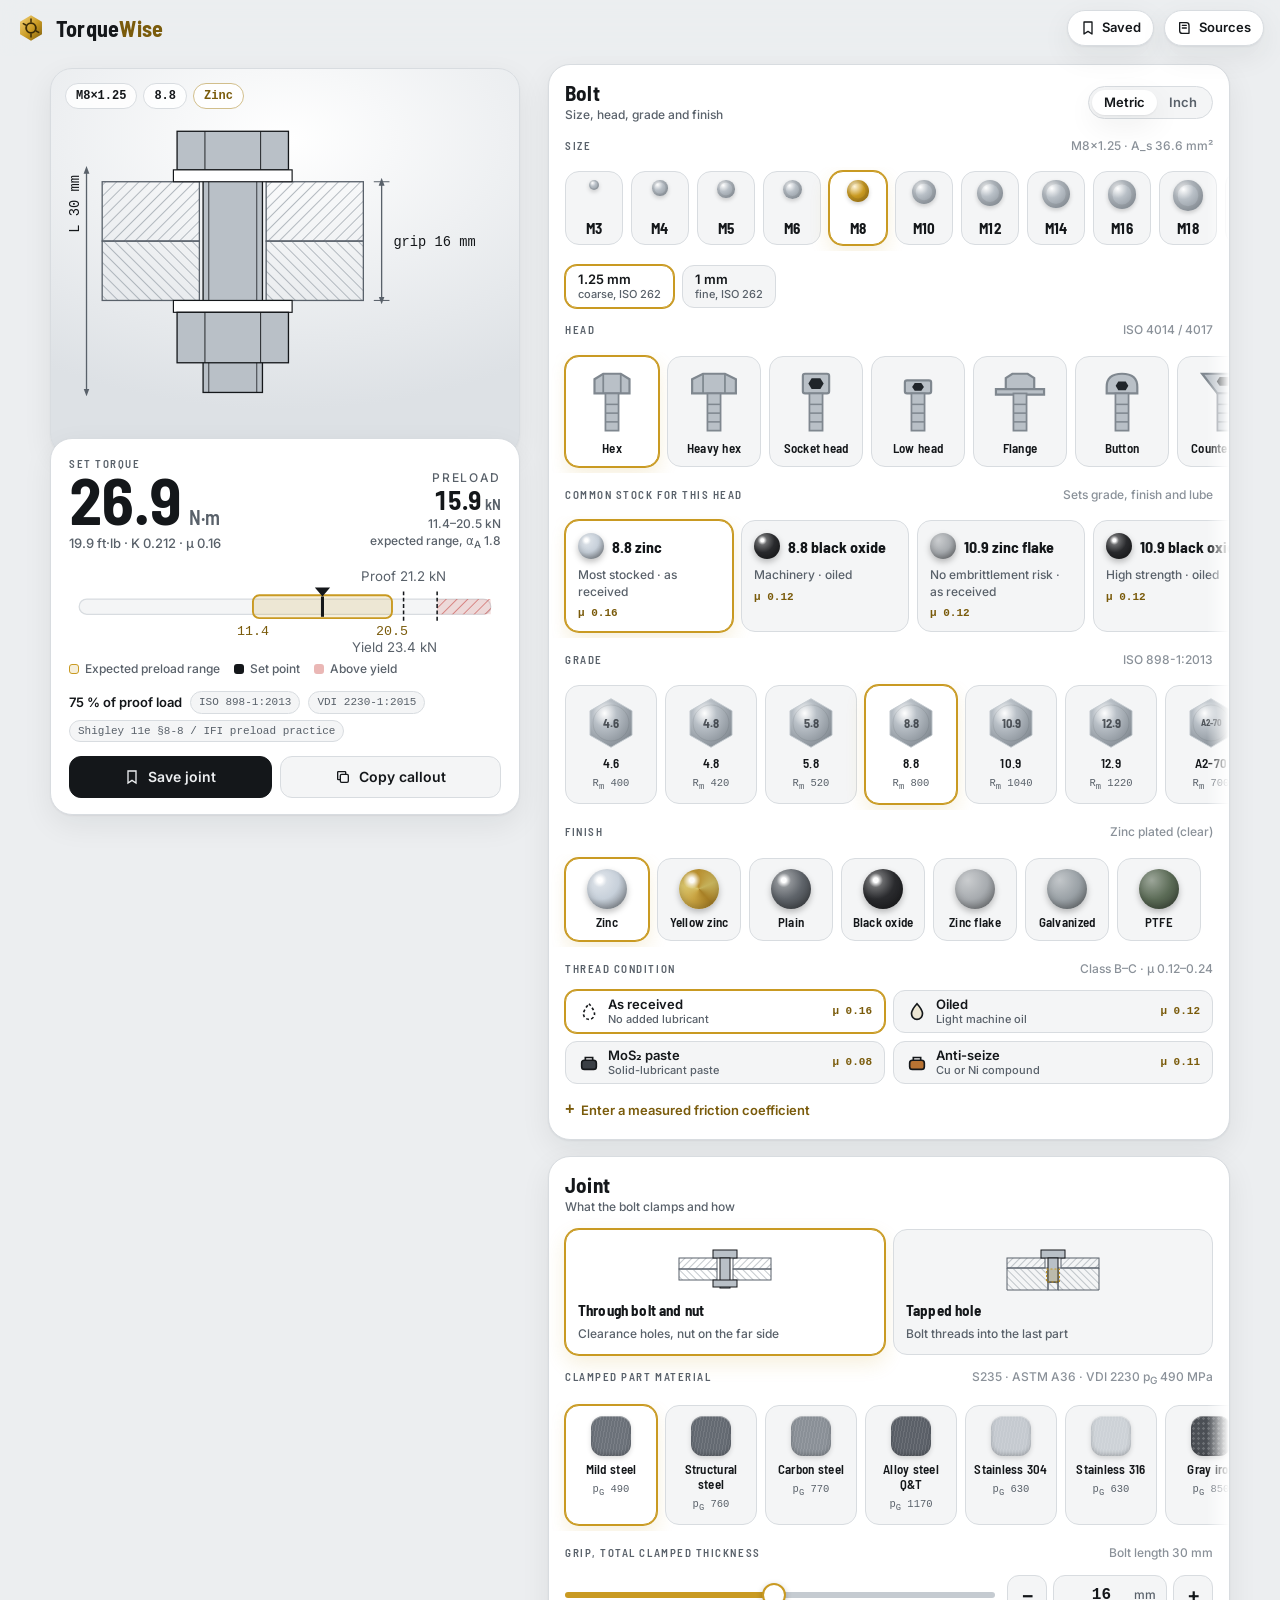
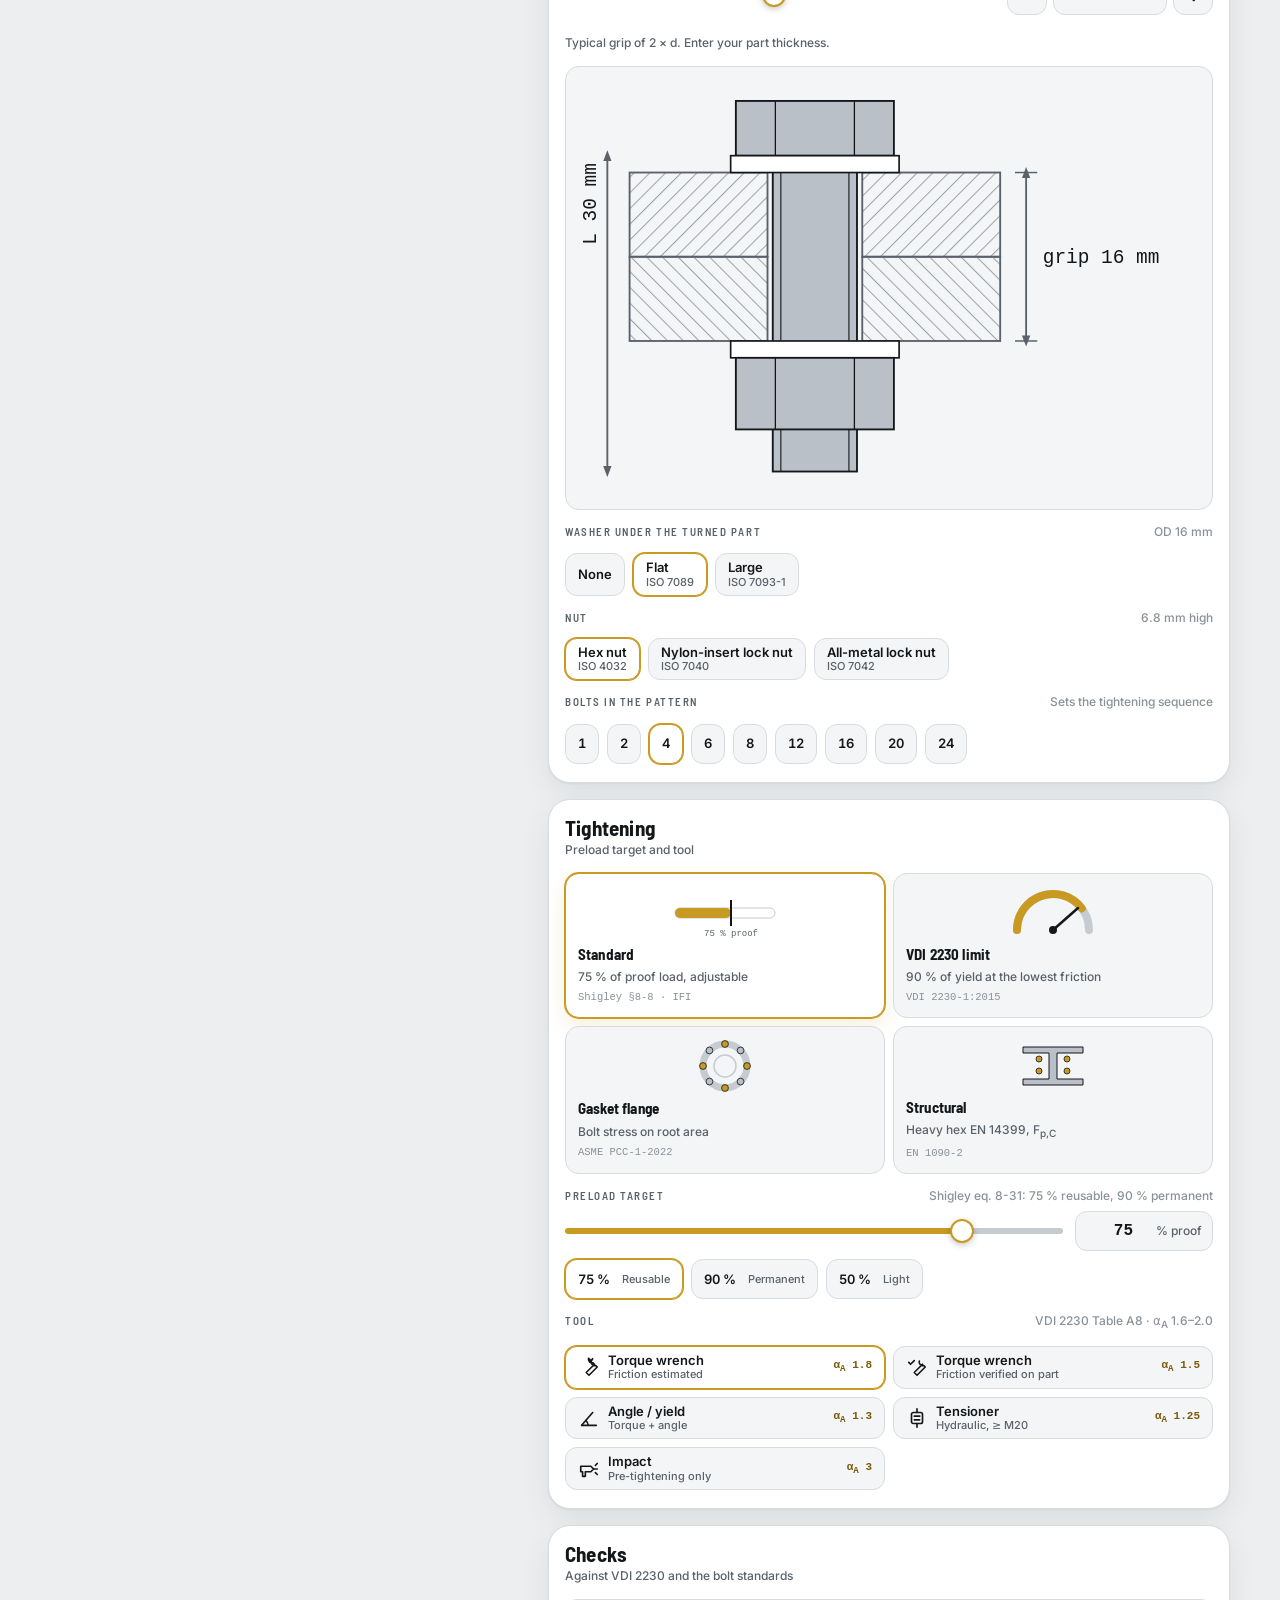
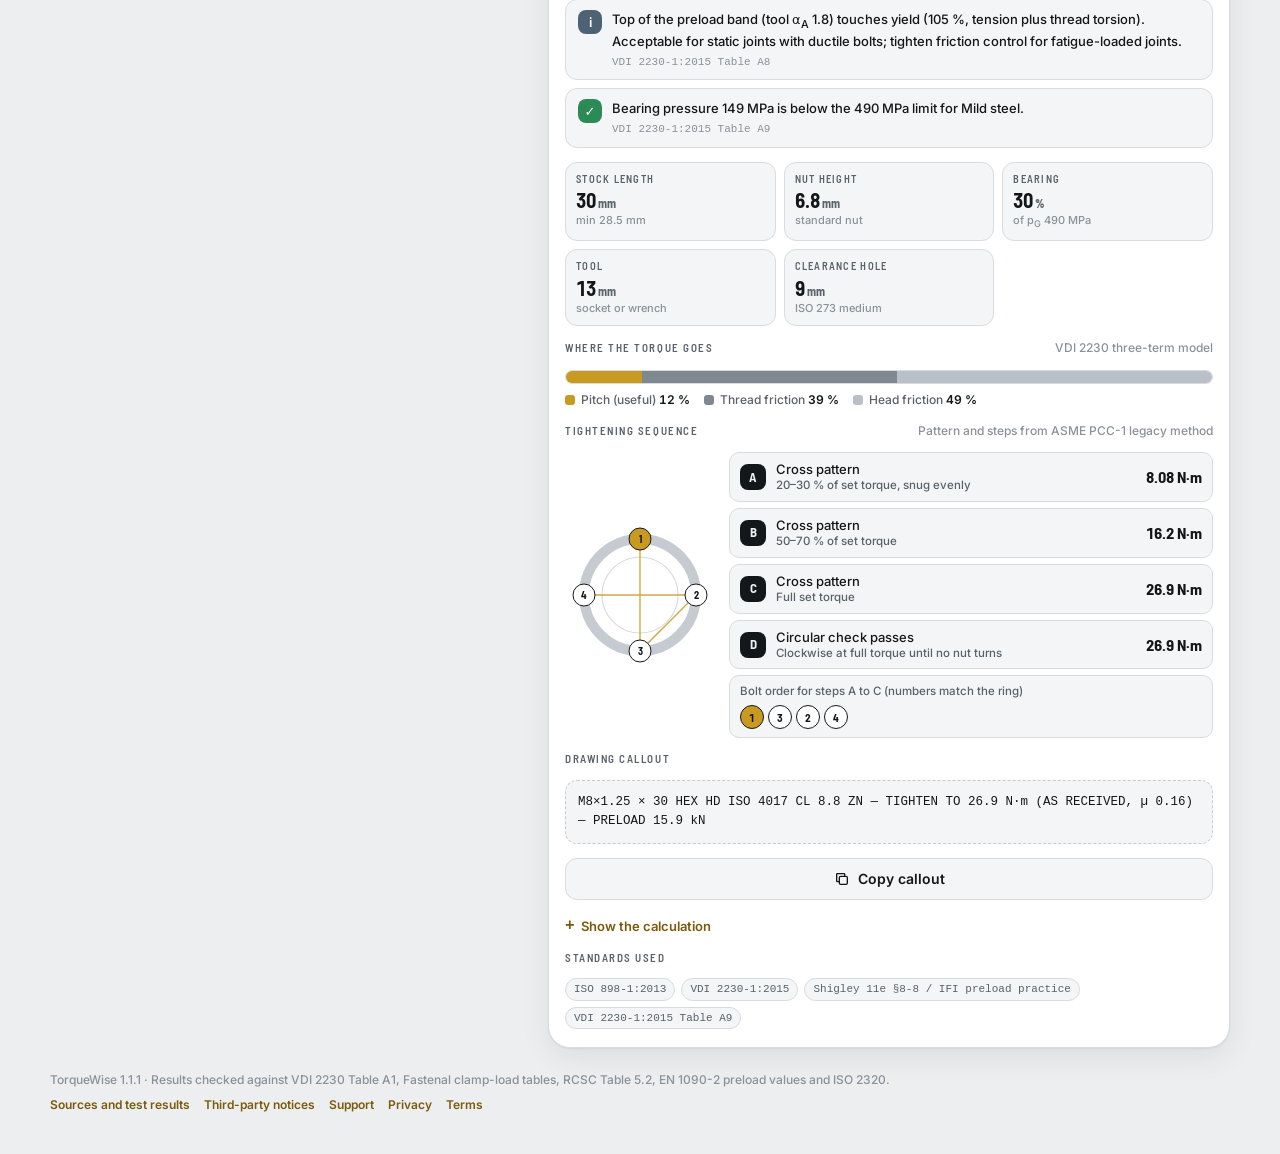
==== index.html @ 6f6f35ef "TorqueWise website: the calculator, support, privacy and terms The web edition of TorqueWise 1.1.1 a" ====
<!doctype html><html lang="en"><head><meta charset="utf-8"><meta name="viewport" content="width=device-width,initial-scale=1,viewport-fit=cover"><style>:root{color-scheme:light;padding-top:env(safe-area-inset-top);padding-bottom:env(safe-area-inset-bottom)}body{margin:0;font:14px system-ui}img{max-width:100%}[hidden]{display:none!important}</style>
<title>TorqueWise</title>
<meta name="claude:viewport-fit-sides" content="cover">
<meta name="description" content="Bolt torque and preload calculator built on VDI 2230, ISO 898-1, SAE J429, RCSC and ASME PCC-1.">
<style>
@font-face{font-family:"Barlow Semi Condensed";font-style:normal;font-weight:500;font-display:swap;src:url(fonts/barlow-semi-condensed-latin-500-normal.woff2) format("woff2");unicode-range:U+0000-00FF,U+0131,U+0152-0153,U+02BB-02BC,U+02C6,U+02DA,U+02DC,U+0304,U+0308,U+0329,U+2000-206F,U+20AC,U+2122,U+2191,U+2193,U+2212,U+2215,U+FEFF,U+FFFD}
@font-face{font-family:"Barlow Semi Condensed";font-style:normal;font-weight:500;font-display:swap;src:url(fonts/barlow-semi-condensed-latin-ext-500-normal.woff2) format("woff2");unicode-range:U+0100-02BA,U+02BD-02C5,U+02C7-02CC,U+02CE-02D7,U+02DD-02FF,U+0304,U+0308,U+0329,U+1D00-1DBF,U+1E00-1E9F,U+1EF2-1EFF,U+2020,U+20A0-20AB,U+20AD-20C0,U+2113,U+2C60-2C7F,U+A720-A7FF}
@font-face{font-family:"Barlow Semi Condensed";font-style:normal;font-weight:600;font-display:swap;src:url(fonts/barlow-semi-condensed-latin-600-normal.woff2) format("woff2");unicode-range:U+0000-00FF,U+0131,U+0152-0153,U+02BB-02BC,U+02C6,U+02DA,U+02DC,U+0304,U+0308,U+0329,U+2000-206F,U+20AC,U+2122,U+2191,U+2193,U+2212,U+2215,U+FEFF,U+FFFD}
@font-face{font-family:"Barlow Semi Condensed";font-style:normal;font-weight:600;font-display:swap;src:url(fonts/barlow-semi-condensed-latin-ext-600-normal.woff2) format("woff2");unicode-range:U+0100-02BA,U+02BD-02C5,U+02C7-02CC,U+02CE-02D7,U+02DD-02FF,U+0304,U+0308,U+0329,U+1D00-1DBF,U+1E00-1E9F,U+1EF2-1EFF,U+2020,U+20A0-20AB,U+20AD-20C0,U+2113,U+2C60-2C7F,U+A720-A7FF}
@font-face{font-family:"Barlow Semi Condensed";font-style:normal;font-weight:700;font-display:swap;src:url(fonts/barlow-semi-condensed-latin-700-normal.woff2) format("woff2");unicode-range:U+0000-00FF,U+0131,U+0152-0153,U+02BB-02BC,U+02C6,U+02DA,U+02DC,U+0304,U+0308,U+0329,U+2000-206F,U+20AC,U+2122,U+2191,U+2193,U+2212,U+2215,U+FEFF,U+FFFD}
@font-face{font-family:"Barlow Semi Condensed";font-style:normal;font-weight:700;font-display:swap;src:url(fonts/barlow-semi-condensed-latin-ext-700-normal.woff2) format("woff2");unicode-range:U+0100-02BA,U+02BD-02C5,U+02C7-02CC,U+02CE-02D7,U+02DD-02FF,U+0304,U+0308,U+0329,U+1D00-1DBF,U+1E00-1E9F,U+1EF2-1EFF,U+2020,U+20A0-20AB,U+20AD-20C0,U+2113,U+2C60-2C7F,U+A720-A7FF}
@font-face{font-family:"Inter";font-style:normal;font-weight:400;font-display:swap;src:url(fonts/inter-latin-400-normal.woff2) format("woff2");unicode-range:U+0000-00FF,U+0131,U+0152-0153,U+02BB-02BC,U+02C6,U+02DA,U+02DC,U+0304,U+0308,U+0329,U+2000-206F,U+20AC,U+2122,U+2191,U+2193,U+2212,U+2215,U+FEFF,U+FFFD}
@font-face{font-family:"Inter";font-style:normal;font-weight:400;font-display:swap;src:url(fonts/inter-latin-ext-400-normal.woff2) format("woff2");unicode-range:U+0100-02BA,U+02BD-02C5,U+02C7-02CC,U+02CE-02D7,U+02DD-02FF,U+0304,U+0308,U+0329,U+1D00-1DBF,U+1E00-1E9F,U+1EF2-1EFF,U+2020,U+20A0-20AB,U+20AD-20C0,U+2113,U+2C60-2C7F,U+A720-A7FF}
@font-face{font-family:"Inter";font-style:normal;font-weight:400;font-display:swap;src:url(fonts/inter-greek-400-normal.woff2) format("woff2");unicode-range:U+0370-0377,U+037A-037F,U+0384-038A,U+038C,U+038E-03A1,U+03A3-03FF}
@font-face{font-family:"Inter";font-style:normal;font-weight:500;font-display:swap;src:url(fonts/inter-latin-500-normal.woff2) format("woff2");unicode-range:U+0000-00FF,U+0131,U+0152-0153,U+02BB-02BC,U+02C6,U+02DA,U+02DC,U+0304,U+0308,U+0329,U+2000-206F,U+20AC,U+2122,U+2191,U+2193,U+2212,U+2215,U+FEFF,U+FFFD}
@font-face{font-family:"Inter";font-style:normal;font-weight:500;font-display:swap;src:url(fonts/inter-latin-ext-500-normal.woff2) format("woff2");unicode-range:U+0100-02BA,U+02BD-02C5,U+02C7-02CC,U+02CE-02D7,U+02DD-02FF,U+0304,U+0308,U+0329,U+1D00-1DBF,U+1E00-1E9F,U+1EF2-1EFF,U+2020,U+20A0-20AB,U+20AD-20C0,U+2113,U+2C60-2C7F,U+A720-A7FF}
@font-face{font-family:"Inter";font-style:normal;font-weight:500;font-display:swap;src:url(fonts/inter-greek-500-normal.woff2) format("woff2");unicode-range:U+0370-0377,U+037A-037F,U+0384-038A,U+038C,U+038E-03A1,U+03A3-03FF}
@font-face{font-family:"Inter";font-style:normal;font-weight:600;font-display:swap;src:url(fonts/inter-latin-600-normal.woff2) format("woff2");unicode-range:U+0000-00FF,U+0131,U+0152-0153,U+02BB-02BC,U+02C6,U+02DA,U+02DC,U+0304,U+0308,U+0329,U+2000-206F,U+20AC,U+2122,U+2191,U+2193,U+2212,U+2215,U+FEFF,U+FFFD}
@font-face{font-family:"Inter";font-style:normal;font-weight:600;font-display:swap;src:url(fonts/inter-latin-ext-600-normal.woff2) format("woff2");unicode-range:U+0100-02BA,U+02BD-02C5,U+02C7-02CC,U+02CE-02D7,U+02DD-02FF,U+0304,U+0308,U+0329,U+1D00-1DBF,U+1E00-1E9F,U+1EF2-1EFF,U+2020,U+20A0-20AB,U+20AD-20C0,U+2113,U+2C60-2C7F,U+A720-A7FF}
@font-face{font-family:"Inter";font-style:normal;font-weight:600;font-display:swap;src:url(fonts/inter-greek-600-normal.woff2) format("woff2");unicode-range:U+0370-0377,U+037A-037F,U+0384-038A,U+038C,U+038E-03A1,U+03A3-03FF}
@font-face{font-family:"JetBrains Mono";font-style:normal;font-weight:400;font-display:swap;src:url(fonts/jetbrains-mono-latin-400-normal.woff2) format("woff2");unicode-range:U+0000-00FF,U+0131,U+0152-0153,U+02BB-02BC,U+02C6,U+02DA,U+02DC,U+0304,U+0308,U+0329,U+2000-206F,U+20AC,U+2122,U+2191,U+2193,U+2212,U+2215,U+FEFF,U+FFFD}
@font-face{font-family:"JetBrains Mono";font-style:normal;font-weight:400;font-display:swap;src:url(fonts/jetbrains-mono-latin-ext-400-normal.woff2) format("woff2");unicode-range:U+0100-02BA,U+02BD-02C5,U+02C7-02CC,U+02CE-02D7,U+02DD-02FF,U+0304,U+0308,U+0329,U+1D00-1DBF,U+1E00-1E9F,U+1EF2-1EFF,U+2020,U+20A0-20AB,U+20AD-20C0,U+2113,U+2C60-2C7F,U+A720-A7FF}
@font-face{font-family:"JetBrains Mono";font-style:normal;font-weight:400;font-display:swap;src:url(fonts/jetbrains-mono-greek-400-normal.woff2) format("woff2");unicode-range:U+0370-0377,U+037A-037F,U+0384-038A,U+038C,U+038E-03A1,U+03A3-03FF}
@font-face{font-family:"JetBrains Mono";font-style:normal;font-weight:500;font-display:swap;src:url(fonts/jetbrains-mono-latin-500-normal.woff2) format("woff2");unicode-range:U+0000-00FF,U+0131,U+0152-0153,U+02BB-02BC,U+02C6,U+02DA,U+02DC,U+0304,U+0308,U+0329,U+2000-206F,U+20AC,U+2122,U+2191,U+2193,U+2212,U+2215,U+FEFF,U+FFFD}
@font-face{font-family:"JetBrains Mono";font-style:normal;font-weight:500;font-display:swap;src:url(fonts/jetbrains-mono-latin-ext-500-normal.woff2) format("woff2");unicode-range:U+0100-02BA,U+02BD-02C5,U+02C7-02CC,U+02CE-02D7,U+02DD-02FF,U+0304,U+0308,U+0329,U+1D00-1DBF,U+1E00-1E9F,U+1EF2-1EFF,U+2020,U+20A0-20AB,U+20AD-20C0,U+2113,U+2C60-2C7F,U+A720-A7FF}
@font-face{font-family:"JetBrains Mono";font-style:normal;font-weight:500;font-display:swap;src:url(fonts/jetbrains-mono-greek-500-normal.woff2) format("woff2");unicode-range:U+0370-0377,U+037A-037F,U+0384-038A,U+038C,U+038E-03A1,U+03A3-03FF}
@font-face{font-family:"JetBrains Mono";font-style:normal;font-weight:600;font-display:swap;src:url(fonts/jetbrains-mono-latin-600-normal.woff2) format("woff2");unicode-range:U+0000-00FF,U+0131,U+0152-0153,U+02BB-02BC,U+02C6,U+02DA,U+02DC,U+0304,U+0308,U+0329,U+2000-206F,U+20AC,U+2122,U+2191,U+2193,U+2212,U+2215,U+FEFF,U+FFFD}
@font-face{font-family:"JetBrains Mono";font-style:normal;font-weight:600;font-display:swap;src:url(fonts/jetbrains-mono-latin-ext-600-normal.woff2) format("woff2");unicode-range:U+0100-02BA,U+02BD-02C5,U+02C7-02CC,U+02CE-02D7,U+02DD-02FF,U+0304,U+0308,U+0329,U+1D00-1DBF,U+1E00-1E9F,U+1EF2-1EFF,U+2020,U+20A0-20AB,U+20AD-20C0,U+2113,U+2C60-2C7F,U+A720-A7FF}
@font-face{font-family:"JetBrains Mono";font-style:normal;font-weight:600;font-display:swap;src:url(fonts/jetbrains-mono-greek-600-normal.woff2) format("woff2");unicode-range:U+0370-0377,U+037A-037F,U+0384-038A,U+038C,U+038E-03A1,U+03A3-03FF}
</style>
<style>
/* Layout: workbench. A live 3D bolt sits on a studio stage with the torque readout pinned under it;
   tap-to-pick rails below set the bolt, joint and method; results read like instrument cards.
   Desktop splits into a sticky stage column and a controls column. */
:root {
  --bg: #eceef0;
  --surface: #ffffff;
  --surface-2: #f4f5f6;
  --line: #d8dce0;
  --line-2: #c5cbd1;
  --ink: #14171a;
  --muted: #59616a;
  --faint: #8a9199;
  --accent: #c99a22;          /* yellow zinc chromate */
  --accent-ink: #7a5b0b;
  --accent-soft: rgba(201, 154, 34, .16);
  --ok: #2c8a57;
  --warn: #c8560e;
  --stop: #c3302b;
  --info: #4d6272;
  --stage-1: #ffffff;
  --stage-2: #dde1e5;
  --shadow: 0 1px 2px rgba(20, 23, 26, .06), 0 10px 30px rgba(20, 23, 26, .07);
  --shadow-press: inset 0 1px 2px rgba(20, 23, 26, .10);
  --hatch: #9aa2aa;
  --bolt-fill: #b9c0c7;
  --bolt-dark: #7f878f;

  --f-display: "Barlow Semi Condensed", "Arial Narrow", "Helvetica Neue", system-ui, sans-serif;
  --f-body: "Inter", system-ui, -apple-system, "Segoe UI", Roboto, sans-serif;
  --f-mono: "JetBrains Mono", ui-monospace, "SF Mono", Menlo, Consolas, monospace;

  --r-lg: 22px;
  --r-md: 14px;
  --r-sm: 10px;
}
@media (prefers-color-scheme: dark) {
  :root:not([data-theme="light"]) {
    --bg: #0f1113; --surface: #171a1d; --surface-2: #1e2226; --line: #2a2f34; --line-2: #39404a;
    --ink: #eceff1; --muted: #a2aab2; --faint: #737c85;
    --accent: #e2b547; --accent-ink: #f0c96a; --accent-soft: rgba(226, 181, 71, .14);
    --ok: #4cc285; --warn: #f07a3a; --stop: #f0605b; --info: #8fa3b3;
    --stage-1: #23272c; --stage-2: #0f1113;
    --shadow: 0 1px 0 rgba(255,255,255,.03) inset, 0 12px 30px rgba(0,0,0,.35);
    --shadow-press: inset 0 1px 3px rgba(0,0,0,.4);
    --hatch: #59616a; --bolt-fill: #6f7780; --bolt-dark: #4a5158;
    color-scheme: dark;
  }
}
:root[data-theme="dark"] {
  --bg: #0f1113; --surface: #171a1d; --surface-2: #1e2226; --line: #2a2f34; --line-2: #39404a;
  --ink: #eceff1; --muted: #a2aab2; --faint: #737c85;
  --accent: #e2b547; --accent-ink: #f0c96a; --accent-soft: rgba(226, 181, 71, .14);
  --ok: #4cc285; --warn: #f07a3a; --stop: #f0605b; --info: #8fa3b3;
  --stage-1: #23272c; --stage-2: #0f1113;
  --shadow: 0 1px 0 rgba(255,255,255,.03) inset, 0 12px 30px rgba(0,0,0,.35);
  --shadow-press: inset 0 1px 3px rgba(0,0,0,.4);
  --hatch: #59616a; --bolt-fill: #6f7780; --bolt-dark: #4a5158;
  color-scheme: dark;
}

* { box-sizing: border-box; }
html { -webkit-text-size-adjust: 100%; }
body {
  background: var(--bg); color: var(--ink);
  font: 15px/1.5 var(--f-body);
  padding-left: max(16px, env(safe-area-inset-left, 0px));
  padding-right: max(16px, env(safe-area-inset-right, 0px));
  padding-block: 0 40px;
  -webkit-font-smoothing: antialiased;
}
body::before { content: ""; position: fixed; inset: 0 0 auto; height: env(safe-area-inset-top, 0px); z-index: 30; background: var(--bg); }
button, input, select { font: inherit; color: inherit; }
button { cursor: pointer; }
:focus-visible { outline: 2px solid var(--accent); outline-offset: 2px; border-radius: 8px; }
.num { font-variant-numeric: tabular-nums; }
.mono { font-family: var(--f-mono); }

/* ── Top bar ── */
.topbar {
  position: sticky; top: env(safe-area-inset-top, 0px); z-index: 20;
  display: flex; align-items: center; gap: 10px; height: 56px;
  margin-left: calc(-1 * max(16px, env(safe-area-inset-left, 0px))); margin-right: calc(-1 * max(16px, env(safe-area-inset-right, 0px)));
  padding-left: max(16px, env(safe-area-inset-left, 0px)); padding-right: max(16px, env(safe-area-inset-right, 0px));
  background: color-mix(in srgb, var(--bg) 86%, transparent);
  -webkit-backdrop-filter: saturate(140%) blur(14px); backdrop-filter: saturate(140%) blur(14px);
  border-bottom: 1px solid transparent; transition: border-color .2s;
}
.topbar.scrolled { border-bottom-color: var(--line); }
.brand { display: flex; align-items: center; gap: 10px; margin-right: auto; min-width: 0; }
.brand-mark { width: 30px; height: 30px; flex: none; }
.brand-name { font: 700 22px/1 var(--f-display); letter-spacing: .01em; }
.brand-name span { color: var(--accent-ink); }
.mini {
  display: flex; align-items: baseline; gap: 8px; min-width: 0;
  font: 600 15px/1 var(--f-display); opacity: 0; transform: translateY(4px); transition: .2s; pointer-events: none;
}
.topbar.show-mini .mini { opacity: 1; transform: none; pointer-events: auto; }
.topbar.show-mini .brand-name { display: none; }
.mini b { font-size: 22px; font-variant-numeric: tabular-nums; }
.mini small { color: var(--muted); font: 500 12px/1 var(--f-body); white-space: nowrap; overflow: hidden; text-overflow: ellipsis; }
.icon-btn {
  display: inline-flex; align-items: center; gap: 6px; height: 36px; padding: 0 12px; flex: none;
  border-radius: 999px; border: 1px solid var(--line); background: var(--surface); color: var(--ink);
  font: 600 13px/1 var(--f-body); box-shadow: var(--shadow);
}
.icon-btn svg { width: 16px; height: 16px; }
.icon-btn .count { font-variant-numeric: tabular-nums; color: var(--accent-ink); }
.icon-btn .count:empty { display: none; }
@media (max-width: 430px) { #open-refs .lbl { display: none; } #open-refs { padding: 0 10px; } }

/* ── Page grid ── */
.page { max-width: 1180px; margin: 0 auto; display: grid; gap: 18px; padding-top: 8px; }
.col-stage, .col-controls { display: grid; gap: 16px; align-content: start; min-width: 0; }
@media (min-width: 980px) {
  .page { grid-template-columns: minmax(0, 470px) minmax(0, 1fr); gap: 28px; align-items: start; }
  .col-stage { position: sticky; top: calc(env(safe-area-inset-top, 0px) + 68px); }
}

/* ── Stage ── */
.stage {
  position: relative; border-radius: var(--r-lg); overflow: hidden; isolation: isolate;
  background: radial-gradient(120% 90% at 50% 18%, var(--stage-1) 0%, var(--stage-2) 78%);
  border: 1px solid var(--line); box-shadow: var(--shadow);
  aspect-ratio: 4 / 3.3; max-width: 100%;
}
.stage canvas { position: absolute; inset: 0; width: 100% !important; height: 100% !important; touch-action: pan-y; }
.stage .fallback { position: absolute; inset: 0; display: grid; place-items: center; }
.stage .fallback svg { width: 46%; height: auto; }
.stage .fallback .fb-section { width: 100%; height: 100%; display: grid; place-items: center; padding: 44px 12px 44px; }
.stage .fallback .fb-section svg { width: min(100%, 560px); height: auto; max-height: 100%; }
.stage-tag {
  position: absolute; left: 14px; top: 14px; z-index: 2; display: flex; flex-wrap: wrap; gap: 6px; max-width: calc(100% - 28px);
}
.tag {
  display: inline-flex; align-items: center; gap: 6px; padding: 5px 10px; border-radius: 999px;
  background: color-mix(in srgb, var(--surface) 82%, transparent); border: 1px solid var(--line);
  -webkit-backdrop-filter: blur(8px); backdrop-filter: blur(8px);
  font: 600 12px/1.2 var(--f-mono); color: var(--ink); white-space: nowrap;
}
.tag.gold { color: var(--accent-ink); border-color: color-mix(in srgb, var(--accent) 45%, var(--line)); }
.stage-hint { position: absolute; right: 14px; bottom: 46px; z-index: 2; font: 500 11px/1 var(--f-body); color: var(--faint); display: flex; gap: 6px; align-items: center; }
.stage-len {
  position: absolute; left: 14px; bottom: 46px; z-index: 2; font: 600 12px/1 var(--f-mono); color: var(--muted);
}

/* ── Answer card ── */
.answer {
  position: relative; margin-top: -34px; z-index: 3;
  border-radius: var(--r-lg); background: var(--surface); border: 1px solid var(--line); box-shadow: var(--shadow);
  padding: 18px 18px 16px; display: grid; gap: 14px;
}
.answer-top { display: grid; grid-template-columns: minmax(0, 1fr) auto; align-items: end; gap: 12px; }
.answer-top > div:first-child { min-width: 0; }
.eyebrow { font: 600 11px/1.2 var(--f-display); letter-spacing: .14em; text-transform: uppercase; color: var(--muted); }
.big { display: flex; align-items: baseline; gap: 8px; }
.big b { font: 700 clamp(48px, 13vw, 64px)/0.95 var(--f-display); letter-spacing: -.01em; font-variant-numeric: tabular-nums; }
.big span { font: 600 20px/1 var(--f-display); color: var(--muted); }
.alt-unit { font: 500 13px/1.3 var(--f-body); color: var(--muted); margin-top: 4px; }
.preload-box { text-align: right; max-width: 158px; }
.preload-box b { font: 700 26px/1 var(--f-display); font-variant-numeric: tabular-nums; }
.preload-box b small { font-size: 15px; color: var(--muted); font-weight: 600; margin-left: 3px; }
.preload-box div { font: 500 12px/1.4 var(--f-body); color: var(--muted); }
.basis { font: 500 13px/1.45 var(--f-body); color: var(--muted); display: flex; flex-wrap: wrap; gap: 6px 8px; align-items: center; }
.basis strong { color: var(--ink); font-weight: 600; }
.pill {
  display: inline-flex; align-items: center; gap: 4px; padding: 2px 8px; border-radius: 999px;
  border: 1px solid var(--line); background: var(--surface-2); font: 500 11px/1.5 var(--f-mono); color: var(--muted); white-space: nowrap;
}
.actions { display: flex; gap: 8px; flex-wrap: wrap; }
.btn {
  display: inline-flex; align-items: center; justify-content: center; gap: 8px; min-height: 42px; padding: 0 16px;
  border-radius: 12px; border: 1px solid var(--line); background: var(--surface-2); color: var(--ink);
  font: 600 14px/1 var(--f-body); flex: 1 1 auto;
}
.btn svg { width: 16px; height: 16px; flex: none; }
.btn.primary { background: var(--ink); color: var(--bg); border-color: var(--ink); }
.btn:active { box-shadow: var(--shadow-press); transform: translateY(1px); }

/* Gauge */
.gauge { display: grid; gap: 6px; }
.gauge svg { width: 100%; height: auto; display: block; overflow: visible; }
.gauge-legend { display: flex; flex-wrap: wrap; gap: 4px 14px; font: 500 12px/1.4 var(--f-body); color: var(--muted); }
.gauge-legend i { display: inline-block; width: 10px; height: 10px; border-radius: 3px; margin-right: 6px; vertical-align: -1px; }

/* ── Panels & sections ── */
.panel { border-radius: var(--r-lg); background: var(--surface); border: 1px solid var(--line); box-shadow: var(--shadow); padding: 16px 0 18px; display: grid; gap: 14px; min-width: 0; }
.panel > .panel-head, .panel > .block, #nut-block > .block { padding-inline: 16px; }
#nut-block { display: grid; gap: 12px; }
.panel-head { display: flex; align-items: center; justify-content: space-between; gap: 10px; }
.panel-head h2 { margin: 0; font: 700 21px/1.1 var(--f-display); letter-spacing: .01em; text-wrap: balance; }
.panel-head h2 small { display: block; font: 500 12px/1.4 var(--f-body); color: var(--muted); letter-spacing: 0; margin-top: 3px; }
.block { display: grid; gap: 8px; min-width: 0; }
.label { display: flex; align-items: baseline; justify-content: space-between; gap: 10px; }
.label > span:first-child { font: 600 11px/1.2 var(--f-display); letter-spacing: .14em; text-transform: uppercase; color: var(--muted); }
.label > span:last-child { font: 500 12px/1.3 var(--f-body); color: var(--faint); text-align: right; }

.seg { display: inline-flex; padding: 3px; border-radius: 999px; background: var(--surface-2); border: 1px solid var(--line); }
.seg button { border: 0; background: transparent; padding: 6px 12px; border-radius: 999px; font: 600 13px/1 var(--f-body); color: var(--muted); }
.seg button[aria-pressed="true"] { background: var(--surface); color: var(--ink); box-shadow: var(--shadow); }

/* Horizontal rails */
.rail {
  display: flex; gap: 8px; overflow-x: auto; scroll-snap-type: x proximity; overscroll-behavior-x: contain; scroll-padding-inline: 16px;
  padding: 4px 16px 6px; scrollbar-width: none; -webkit-overflow-scrolling: touch;
  mask-image: linear-gradient(90deg, transparent 0, #000 14px, #000 calc(100% - 22px), transparent);
}
.rail::-webkit-scrollbar { display: none; }
.rail > * { scroll-snap-align: start; flex: none; }
.tile {
  position: relative; border: 1px solid var(--line); background: var(--surface-2); border-radius: var(--r-md);
  display: grid; justify-items: center; align-content: start; gap: 6px; padding: 10px 8px; color: var(--ink);
  transition: transform .15s, border-color .15s, background .15s;
}
.tile:active { transform: scale(.97); }
.tile[aria-pressed="true"] {
  border-color: var(--accent); background: var(--surface);
  box-shadow: 0 0 0 1px var(--accent), 0 8px 20px var(--accent-soft);
}
.tile[disabled] { opacity: .35; cursor: not-allowed; }
.tile .t-name { font: 600 13px/1.15 var(--f-display); letter-spacing: .02em; text-align: center; }
.tile .t-sub { font: 500 11px/1.25 var(--f-body); color: var(--muted); text-align: center; }

/* Size ruler */
.size { width: 58px; height: 74px; padding: 8px 4px; align-content: space-between; }
.size .disc { width: var(--s); height: var(--s); border-radius: 50%; align-self: center; margin-top: auto;
  background: radial-gradient(circle at 35% 30%, #fff 0%, var(--bolt-fill) 35%, var(--bolt-dark) 100%);
  box-shadow: inset 0 0 0 calc(var(--s) * .16) rgba(0,0,0,.08), 0 2px 4px rgba(0,0,0,.18); }
.size[aria-pressed="true"] .disc { background: radial-gradient(circle at 35% 30%, #fff6dc 0%, var(--accent) 45%, #8b6510 100%); }
.size .t-name { font: 700 15px/1 var(--f-display); }

/* Head tiles */
.head { width: 94px; padding: 8px 6px 10px; }
.head .thumb { width: 70px; height: 70px; display: grid; place-items: center; }
.head .thumb img, .head .thumb svg { width: 70px; height: 70px; object-fit: contain; }

/* Preset cards */
.preset { width: 168px; justify-items: start; text-align: left; padding: 12px; gap: 8px; }
.preset .p-row { display: flex; align-items: center; gap: 8px; }
.preset .p-name { font: 700 16px/1.1 var(--f-display); }
.preset .p-sub { font: 500 12px/1.35 var(--f-body); color: var(--muted); text-align: left; }
.preset .p-mu { font: 600 11px/1 var(--f-mono); color: var(--accent-ink); }

/* Grade stamp tiles */
.grade { width: 92px; padding: 10px 6px; }
.grade svg { width: 54px; height: 54px; }
.grade .t-sub { font-family: var(--f-mono); font-size: 10.5px; }

/* Finish spheres */
.finish { width: 84px; padding: 10px 6px; }
.sphere { width: 40px; height: 40px; border-radius: 50%;
  background: radial-gradient(circle at 32% 28%, rgba(255,255,255,.95) 0 6%, color-mix(in srgb, var(--c) 70%, #fff) 18%, var(--c) 48%, color-mix(in srgb, var(--c) 55%, #000) 100%);
  box-shadow: 0 3px 6px rgba(0,0,0,.25), inset 0 -3px 6px rgba(0,0,0,.18); }
.sphere.iri { background:
  radial-gradient(circle at 32% 28%, rgba(255,255,255,.95) 0 6%, transparent 22%),
  conic-gradient(from 210deg at 50% 50%, #c9a442, #d8c36a, #b98f2f, #c5b25c, #a77f25, #c9a442);
  }
.sphere.matte { background: radial-gradient(circle at 32% 28%, color-mix(in srgb, var(--c) 60%, #fff) 0%, var(--c) 50%, color-mix(in srgb, var(--c) 60%, #000) 100%); }

/* Chips row (wrapping) */
.chips { display: flex; flex-wrap: wrap; gap: 8px; padding-inline: 16px; }
.chip {
  display: inline-flex; align-items: center; gap: 8px; min-height: 40px; padding: 6px 12px;
  border-radius: 12px; border: 1px solid var(--line); background: var(--surface-2); color: var(--ink);
  font: 600 13px/1.2 var(--f-body); text-align: left;
}
.chip small { display: block; font: 500 11px/1.2 var(--f-body); color: var(--muted); }
.chip .mu { font: 600 11px/1 var(--f-mono); color: var(--accent-ink); margin-left: 2px; }
.chip[aria-pressed="true"] { border-color: var(--accent); background: var(--surface); box-shadow: 0 0 0 1px var(--accent); }
.chip[disabled] { opacity: .4; cursor: not-allowed; }
.chip svg { width: 22px; height: 22px; flex: none; }
.chips.stack { display: grid; grid-template-columns: repeat(auto-fill, minmax(230px, 1fr)); }
.chips.stack .chip { width: 100%; }
.chips.stack .chip .mu { margin-left: auto; padding-left: 4px; white-space: nowrap; }

/* Option cards (2-up / 4-up grids) */
.cards { display: grid; grid-template-columns: repeat(2, minmax(0, 1fr)); gap: 8px; padding-inline: 16px; }
.card-opt {
  display: grid; gap: 6px; text-align: left; padding: 12px; border-radius: var(--r-md);
  border: 1px solid var(--line); background: var(--surface-2); color: var(--ink); min-width: 0;
}
.card-opt svg { width: 100%; height: 54px; }
.card-opt b { font: 700 15px/1.15 var(--f-display); letter-spacing: .01em; }
.card-opt span { font: 500 12px/1.35 var(--f-body); color: var(--muted); }
.card-opt .src { font: 500 10.5px/1.3 var(--f-mono); color: var(--faint); }
.card-opt[aria-pressed="true"] { border-color: var(--accent); background: var(--surface); box-shadow: 0 0 0 1px var(--accent), 0 8px 20px var(--accent-soft); }
.card-opt[disabled] { opacity: .4; cursor: not-allowed; }

/* Material swatches */
.mat { width: 92px; padding: 10px 6px; }
.swatch { width: 40px; height: 40px; border-radius: 12px; background: var(--c); position: relative; overflow: hidden;
  box-shadow: inset 0 1px 0 rgba(255,255,255,.35), inset 0 -2px 4px rgba(0,0,0,.2), 0 2px 5px rgba(0,0,0,.15); }
.swatch::after { content: ""; position: absolute; inset: 0;
  background: repeating-linear-gradient(100deg, rgba(255,255,255,.10) 0 1px, transparent 1px 3px); }
.swatch.cast::after { background: radial-gradient(rgba(255,255,255,.18) 1px, transparent 1.5px) 0 0 / 5px 5px; }
.mat .t-sub { font-family: var(--f-mono); font-size: 10.5px; }

/* Grip control + section drawing */
.grip-row { display: grid; grid-template-columns: minmax(0, 1fr) auto; gap: 12px; align-items: center; padding-inline: 16px; }
@media (max-width: 520px) { .grip-row.grip { grid-template-columns: 1fr; } .grip-row.grip .stepper { justify-self: end; } }
.stepper { display: inline-flex; align-items: center; gap: 6px; }
.step { width: 40px; height: 40px; border-radius: 12px; border: 1px solid var(--line); background: var(--surface-2); color: var(--ink); font: 600 20px/1 var(--f-body); cursor: pointer; display: grid; place-items: center; }
.step:active { transform: scale(.96); }
.step:focus-visible { outline: 2px solid var(--accent); outline-offset: 2px; }
.grip-meta { display: flex; justify-content: space-between; align-items: center; gap: 10px; padding: 6px 16px 0; font: 500 12px/1.4 var(--f-body); color: var(--muted); }
.link { background: none; border: 0; padding: 4px 0; color: var(--accent-ink); font: 600 12.5px/1 var(--f-body); text-decoration: underline; text-underline-offset: 2px; cursor: pointer; white-space: nowrap; }
.alt-unit.plus { margin-top: 2px; color: var(--accent-ink); }
input[type="range"] { -webkit-appearance: none; appearance: none; width: 100%; height: 30px; background: transparent; margin: 0; --p: 50%; }
input[type="range"]::-webkit-slider-runnable-track { height: 6px; border-radius: 3px; background: linear-gradient(90deg, var(--accent) var(--p), var(--line-2) var(--p)); }
input[type="range"]::-webkit-slider-thumb { -webkit-appearance: none; width: 24px; height: 24px; margin-top: -9px; border-radius: 50%; background: var(--surface); border: 2px solid var(--accent); box-shadow: 0 2px 6px rgba(0,0,0,.22); }
input[type="range"]::-moz-range-track { height: 6px; border-radius: 3px; background: var(--line-2); }
input[type="range"]::-moz-range-progress { height: 6px; border-radius: 3px; background: var(--accent); }
input[type="range"]::-moz-range-thumb { width: 20px; height: 20px; border-radius: 50%; background: var(--surface); border: 2px solid var(--accent); box-shadow: 0 2px 6px rgba(0,0,0,.22); }
input[type="range"]:focus-visible { outline: none; }
input[type="range"]:focus-visible::-webkit-slider-thumb { box-shadow: 0 0 0 4px var(--accent-soft); }
.num-input { display: inline-flex; align-items: center; gap: 6px; border: 1px solid var(--line); background: var(--surface-2); border-radius: 12px; padding: 0 10px; height: 40px; }
.num-input input { width: 64px; border: 0; background: transparent; font: 600 16px/1 var(--f-mono); text-align: right; outline: none; }
.num-input span { font: 500 12px/1 var(--f-body); color: var(--muted); }
.section-draw { margin-inline: 16px; border-radius: var(--r-md); background: var(--surface-2); border: 1px solid var(--line); padding: 8px; }
.section-draw svg { width: 100%; height: auto; display: block; }

/* Details / disclosure */
details.more { padding-inline: 16px; }
details.more > summary { list-style: none; cursor: pointer; font: 600 13px/1.4 var(--f-body); color: var(--accent-ink); display: inline-flex; align-items: center; gap: 6px; }
details.more > summary::-webkit-details-marker { display: none; }
details.more > summary::before { content: "+"; font: 700 16px/1 var(--f-mono); }
details.more[open] > summary::before { content: "–"; }
details.more .more-body { display: grid; gap: 10px; padding-top: 10px; }
.field-row { display: flex; align-items: center; justify-content: space-between; gap: 10px; flex-wrap: wrap; font: 500 13px/1.4 var(--f-body); color: var(--muted); }

/* ── Results ── */
.results { display: grid; gap: 16px; min-width: 0; }
.note-list { display: grid; gap: 8px; padding-inline: 16px; }
.note { display: grid; grid-template-columns: 24px minmax(0, 1fr); gap: 10px; padding: 10px 12px; border-radius: 12px; background: var(--surface-2); border: 1px solid var(--line); }
.note .dot { width: 24px; height: 24px; border-radius: 8px; display: grid; place-items: center; font: 700 13px/1 var(--f-body); color: #fff; }
.note.ok .dot { background: var(--ok); } .note.info .dot { background: var(--info); } .note.warn .dot { background: var(--warn); } .note.stop .dot { background: var(--stop); }
.note p { margin: 0; font: 500 13px/1.45 var(--f-body); }
.note .ref { display: block; margin-top: 4px; font: 500 11px/1.3 var(--f-mono); color: var(--faint); }
.note .fix { margin-top: 8px; }
.note .fix button { border: 1px solid var(--line-2); background: var(--surface); border-radius: 10px; padding: 6px 10px; font: 600 12px/1 var(--f-body); }

.stats { display: grid; grid-template-columns: repeat(3, minmax(0, 1fr)); gap: 8px; padding-inline: 16px; }
.stat { border-radius: 12px; background: var(--surface-2); border: 1px solid var(--line); padding: 10px; min-width: 0; }
.stat .k { font: 600 10.5px/1.2 var(--f-display); letter-spacing: .12em; text-transform: uppercase; color: var(--muted); }
.stat .v { font: 700 20px/1.1 var(--f-display); font-variant-numeric: tabular-nums; margin-top: 4px; white-space: nowrap; }
.stat .v small { font-size: 12px; color: var(--muted); margin-left: 2px; }
.stat .s { font: 500 11px/1.3 var(--f-body); color: var(--faint); margin-top: 2px; }

.split { margin-inline: 16px; display: grid; gap: 8px; }
.split-bar { display: flex; height: 14px; border-radius: 999px; overflow: hidden; border: 1px solid var(--line); }
.split-bar i { display: block; height: 100%; }
.split-legend { display: flex; flex-wrap: wrap; gap: 4px 14px; font: 500 12px/1.4 var(--f-body); color: var(--muted); }
.split-legend b { color: var(--ink); font-variant-numeric: tabular-nums; }

.seq { display: grid; grid-template-columns: 150px minmax(0, 1fr); gap: 14px; padding-inline: 16px; align-items: center; }
@media (max-width: 620px) { .seq { grid-template-columns: 1fr; justify-items: center; } }
.seq svg { width: 150px; height: 150px; }
.passes { display: grid; gap: 6px; width: 100%; min-width: 0; }
.pass { display: grid; grid-template-columns: 26px minmax(0, 1fr) auto; gap: 10px; align-items: center; padding: 8px 10px; border-radius: 10px; background: var(--surface-2); border: 1px solid var(--line); }
.pass .n { width: 26px; height: 26px; border-radius: 8px; background: var(--ink); color: var(--bg); display: grid; place-items: center; font: 700 13px/1 var(--f-display); }
.pass .w { font: 500 13px/1.3 var(--f-body); min-width: 0; }
.pass .w small { display: block; color: var(--muted); font-size: 11.5px; }
.pass .t { font: 700 16px/1 var(--f-display); font-variant-numeric: tabular-nums; white-space: nowrap; }
.pass.order { grid-template-columns: 1fr; }
.pass.order .ord { display: flex; flex-wrap: wrap; gap: 4px; margin-top: 6px; }
.pass.order .ord i { font-style: normal; width: 24px; height: 24px; border-radius: 50%; border: 1.2px solid var(--ink); background: var(--surface); color: var(--ink); display: grid; place-items: center; font: 700 11px/1 var(--f-display); font-variant-numeric: tabular-nums; }
.pass.order .ord i:first-child { background: var(--accent); color: #1b1504; }

.callout { margin-inline: 16px; padding: 12px; border-radius: 12px; background: var(--surface-2); border: 1px dashed var(--line-2); font: 500 12.5px/1.55 var(--f-mono); word-break: break-word; }

.calc { margin-inline: 16px; overflow-x: auto; border-radius: 12px; border: 1px solid var(--line); }
.calc table { width: 100%; border-collapse: collapse; font: 500 12.5px/1.4 var(--f-body); min-width: 340px; }
.calc td, .calc th { padding: 7px 10px; border-bottom: 1px solid var(--line); text-align: left; vertical-align: top; }
.calc th { font: 600 11px/1.2 var(--f-display); letter-spacing: .1em; text-transform: uppercase; color: var(--muted); background: var(--surface-2); }
.calc td:last-child { text-align: right; font-family: var(--f-mono); white-space: nowrap; }
.calc tr:last-child td { border-bottom: 0; }
.formula { margin-inline: 16px; padding: 12px; border-radius: 12px; background: var(--surface-2); border: 1px solid var(--line); font: 500 13px/1.6 var(--f-mono); overflow-x: auto; white-space: nowrap; }

.cites { display: flex; flex-wrap: wrap; gap: 6px; padding-inline: 16px; }

/* ── Sheets ── */
.scrim { position: fixed; inset: 0; z-index: 40; background: rgba(10, 12, 14, .45); opacity: 0; transition: opacity .2s; }
.scrim.on { opacity: 1; }
.sheet {
  position: fixed; z-index: 41; left: 0; right: 0; bottom: 0; max-height: min(88vh, 900px);
  background: var(--surface); border-radius: 22px 22px 0 0; border: 1px solid var(--line); box-shadow: 0 -20px 60px rgba(0,0,0,.25);
  display: grid; grid-template-rows: auto minmax(0, 1fr); transform: translateY(100%); transition: transform .28s cubic-bezier(.2,.8,.2,1);
  padding-bottom: env(safe-area-inset-bottom, 0px);
}
.sheet.on { transform: none; }
@media (min-width: 760px) { .sheet { left: auto; right: max(16px, env(safe-area-inset-right, 0px)); top: calc(16px + env(safe-area-inset-top, 0px)); bottom: calc(16px + env(safe-area-inset-bottom, 0px)); width: 560px; max-height: none; border-radius: 22px; transform: translateX(110%); } .sheet.on { transform: none; } }
.sheet-head { flex: none; display: flex; align-items: center; justify-content: space-between; gap: 10px; padding: 16px max(18px, env(safe-area-inset-right, 0px)) 12px max(18px, env(safe-area-inset-left, 0px)); border-bottom: 1px solid var(--line); }
.sheet-head h3 { margin: 0; font: 700 22px/1.1 var(--f-display); }
.sheet-body { overflow-y: auto; padding: 16px max(18px, env(safe-area-inset-right, 0px)) 28px max(18px, env(safe-area-inset-left, 0px)); display: grid; gap: 18px; align-content: start; }
.sheet-body h4 { margin: 4px 0 0; font: 700 16px/1.2 var(--f-display); letter-spacing: .02em; }
.sheet-body p { margin: 0; font: 400 14px/1.6 var(--f-body); color: var(--ink); max-width: 66ch; }
.sheet-body p.muted { color: var(--muted); }
.refs { margin: 0; padding-left: 22px; display: grid; gap: 10px; font: 400 13px/1.5 var(--f-body); }
.refs li::marker { font: 600 12px var(--f-mono); color: var(--muted); }
.refs a { color: var(--accent-ink); word-break: break-word; }
.refs .use { display: block; color: var(--muted); font-size: 12px; }
.tests { width: 100%; border-collapse: collapse; font: 500 12px/1.4 var(--f-body); }
.tests td, .tests th { padding: 7px 6px; border-bottom: 1px solid var(--line); text-align: left; vertical-align: top; }
.tests th { font: 600 11px/1.2 var(--f-display); letter-spacing: .1em; text-transform: uppercase; color: var(--muted); }
.tests td.r { text-align: right; font-family: var(--f-mono); white-space: nowrap; }
.badge { display: inline-block; padding: 2px 8px; border-radius: 999px; font: 700 11px/1.4 var(--f-body); color: #fff; }
.badge.pass { background: var(--ok); } .badge.fail { background: var(--stop); }
.table-wrap { overflow-x: auto; border: 1px solid var(--line); border-radius: 12px; }

.saved-list { display: grid; gap: 8px; }
.saved-item { display: grid; grid-template-columns: minmax(0, 1fr) auto; gap: 8px; align-items: center; padding: 10px 12px; border-radius: 12px; border: 1px solid var(--line); background: var(--surface-2); }
.saved-item button.load { text-align: left; border: 0; background: transparent; padding: 0; display: grid; gap: 2px; min-width: 0; }
.saved-item b { font: 700 16px/1.2 var(--f-display); }
.saved-item span { font: 500 12px/1.3 var(--f-body); color: var(--muted); overflow: hidden; text-overflow: ellipsis; white-space: nowrap; }
.saved-item .del { border: 1px solid var(--line); background: var(--surface); border-radius: 10px; padding: 6px 10px; font: 600 12px/1 var(--f-body); color: var(--muted); }
.saved-item .del.confirm { color: #fff; background: var(--stop); border-color: var(--stop); }
.empty { padding: 18px; border-radius: 14px; border: 1px dashed var(--line-2); color: var(--muted); font: 500 13px/1.5 var(--f-body); }
.save-row { display: flex; gap: 8px; }
.save-row input { flex: 1; min-width: 0; height: 42px; border-radius: 12px; border: 1px solid var(--line); background: var(--surface-2); padding: 0 12px; }

.toast {
  position: fixed; left: 50%; bottom: calc(18px + env(safe-area-inset-bottom, 0px)); z-index: 60; transform: translate(-50%, 20px);
  background: var(--ink); color: var(--bg); padding: 10px 16px; border-radius: 999px; font: 600 13px/1.2 var(--f-body);
  opacity: 0; transition: .2s; pointer-events: none; max-width: calc(100% - 32px);
}
.toast.on { opacity: 1; transform: translate(-50%, 0); }

footer.foot { max-width: 1180px; margin: 22px auto 0; font: 500 12px/1.6 var(--f-body); color: var(--faint); display: flex; flex-wrap: wrap; gap: 6px 14px; justify-content: space-between; }
footer.foot button, footer.foot a { border: 0; background: none; padding: 0; color: var(--accent-ink); font-weight: 600; text-decoration: none; }
footer.foot a:hover { text-decoration: underline; } /* the website's Support, Privacy and Terms links (npm run site) */
footer.foot .foot-links { display: flex; flex-wrap: wrap; gap: 6px 14px; }
.notices { margin: 0; white-space: pre-wrap; overflow-wrap: anywhere; font: 400 12px/1.55 var(--f-mono); color: var(--muted); }

@media (prefers-reduced-motion: reduce) {
  *, *::before, *::after { transition: none !important; animation: none !important; scroll-behavior: auto !important; }
}

</style>
<script type="importmap">{"imports":{"three":"./vendor/three/build/three.module.min.js","three/addons/":"./vendor/three/examples/jsm/"}}</script>
<link rel="manifest" href="manifest.webmanifest">
<link rel="icon" href="icons/icon.svg" type="image/svg+xml">
<link rel="apple-touch-icon" href="icons/apple-touch-icon.png">
<meta name="apple-mobile-web-app-title" content="TorqueWise">
<meta name="theme-color" content="#eceef0" media="(prefers-color-scheme: light)">
<meta name="theme-color" content="#0f1113" media="(prefers-color-scheme: dark)">
</head><body>
<header class="topbar" id="topbar">
  <div class="brand">
    <svg class="brand-mark" viewBox="0 0 32 32" aria-hidden="true">
      <defs><linearGradient id="bm" x1="0" y1="0" x2="1" y2="1"><stop offset="0" stop-color="#f3d27a"/><stop offset=".55" stop-color="#c99a22"/><stop offset="1" stop-color="#7a5b0b"/></linearGradient></defs>
      <path d="M16 2.5 27.7 9.25v13.5L16 29.5 4.3 22.75V9.25Z" fill="url(#bm)"/>
      <circle cx="16" cy="16" r="5.2" fill="none" stroke="#3b2c06" stroke-width="2"/>
      <path d="M16 6.5v3M16 22.5v3M7.8 11.3l2.6 1.5M21.6 19.2l2.6 1.5" stroke="#3b2c06" stroke-width="1.6" stroke-linecap="round"/>
    </svg>
    <span class="brand-name">Torque<span>Wise</span></span>
    <button class="mini" id="mini" type="button" aria-label="Back to the result">
      <b id="mini-t">–</b><span id="mini-u" class="eyebrow"></span><small id="mini-s"></small>
    </button>
  </div>
  <button class="icon-btn" id="open-saved" type="button" aria-haspopup="dialog">
    <svg viewBox="0 0 24 24" fill="none" stroke="currentColor" stroke-width="2" stroke-linecap="round" stroke-linejoin="round" aria-hidden="true"><path d="M6 3h12v18l-6-4-6 4Z"/></svg>
    <span class="lbl">Saved</span> <span class="count" id="saved-count"></span>
  </button>
  <button class="icon-btn" id="open-refs" type="button" aria-haspopup="dialog" aria-label="Sources and method">
    <svg viewBox="0 0 24 24" fill="none" stroke="currentColor" stroke-width="2" stroke-linecap="round" stroke-linejoin="round" aria-hidden="true"><path d="M4 4h10a4 4 0 0 1 4 4v12H8a4 4 0 0 1-4-4Z"/><path d="M8 8h6M8 12h6"/></svg>
    <span class="lbl">Sources</span>
  </button>
</header>

<main class="page">
  <div class="col-stage">
    <section class="stage" id="stage" aria-label="3D view of the selected bolt and joint">
      <div class="stage-tag" id="stage-tag"></div>
      <div class="fallback" id="stage-fallback" aria-hidden="true"></div>
      <div class="stage-len" id="stage-len"></div>
      <div class="stage-hint" id="stage-hint" hidden>
        <svg width="14" height="14" viewBox="0 0 24 24" fill="none" stroke="currentColor" stroke-width="2" aria-hidden="true"><path d="M21 12a9 9 0 1 1-3-6.7"/><path d="M21 4v5h-5"/></svg>Drag to turn
      </div>
    </section>
    <section class="answer" id="answer" aria-live="polite"></section>
  </div>

  <div class="col-controls">
    <section class="panel" id="p-bolt" aria-labelledby="h-bolt">
      <div class="panel-head">
        <h2 id="h-bolt">Bolt<small>Size, head, grade and finish</small></h2>
        <div class="seg" id="units" role="group" aria-label="Unit system">
          <button type="button" data-act="sys" data-v="metric">Metric</button>
          <button type="button" data-act="sys" data-v="inch">Inch</button>
        </div>
      </div>
      <div class="block"><div class="label"><span>Size</span><span id="size-note"></span></div></div>
      <div class="rail" id="rail-size" role="group" aria-label="Thread size"></div>
      <div class="chips" id="pitch" role="group" aria-label="Thread pitch"></div>

      <div class="block"><div class="label"><span>Head</span><span id="head-std"></span></div></div>
      <div class="rail" id="rail-head" role="group" aria-label="Head type"></div>

      <div class="block"><div class="label"><span>Common stock for this head</span><span>Sets grade, finish and lube</span></div></div>
      <div class="rail" id="rail-preset" role="group" aria-label="Common bolts"></div>

      <div class="block"><div class="label"><span>Grade</span><span id="grade-std"></span></div></div>
      <div class="rail" id="rail-grade" role="group" aria-label="Grade or property class"></div>

      <div class="block"><div class="label"><span>Finish</span><span id="finish-note"></span></div></div>
      <div class="rail" id="rail-finish" role="group" aria-label="Finish"></div>

      <div class="block"><div class="label"><span>Thread condition</span><span id="lube-note"></span></div></div>
      <div class="chips stack" id="lube" role="group" aria-label="Thread lubrication"></div>
      <details class="more" id="mu-more">
        <summary>Enter a measured friction coefficient</summary>
        <div class="more-body">
          <div class="field-row">
            <label for="mu-input">Measured µ (thread and head, per ISO 16047)</label>
            <span class="num-input"><input id="mu-input" type="number" inputmode="decimal" min="0.03" max="0.6" step="0.01" placeholder="0.12"><span>µ</span></span>
          </div>
          <div class="field-row"><span>Leave empty to use the value for the selected condition.</span><button type="button" class="chip" data-act="mu-clear">Clear</button></div>
        </div>
      </details>
    </section>

    <section class="panel" id="p-joint" aria-labelledby="h-joint">
      <div class="panel-head"><h2 id="h-joint">Joint<small>What the bolt clamps and how</small></h2></div>
      <div class="cards" id="jtype" role="group" aria-label="Joint type"></div>
      <div class="block"><div class="label"><span>Clamped part material</span><span id="mat-note"></span></div></div>
      <div class="rail" id="rail-mat" role="group" aria-label="Clamped material"></div>
      <details class="more" id="pg-more" hidden>
        <summary>Custom material limits</summary>
        <div class="more-body">
          <div class="field-row"><label for="pg-input">Allowable bearing pressure p<sub>G</sub></label><span class="num-input"><input id="pg-input" type="number" inputmode="decimal" min="10" max="2000" step="5"><span>MPa</span></span></div>
          <div class="field-row"><label for="eng-input">Minimum engagement for tapped holes</label><span class="num-input"><input id="eng-input" type="number" inputmode="decimal" min="0.5" max="4" step="0.1"><span>× d</span></span></div>
        </div>
      </details>
      <div class="block"><div class="label"><span>Grip, total clamped thickness</span><span id="grip-note"></span></div></div>
      <div class="grip-row grip">
        <input type="range" id="grip-range" min="0" max="1000" step="1" aria-label="Grip length">
        <span class="stepper">
          <button type="button" class="step" data-act="grip-step" data-v="-1" aria-label="Thinner">−</button>
          <span class="num-input"><input id="grip-input" type="number" inputmode="decimal" min="0.5" aria-label="Grip length value"><span id="grip-unit">mm</span></span>
          <button type="button" class="step" data-act="grip-step" data-v="1" aria-label="Thicker">+</button>
        </span>
      </div>
      <div class="grip-meta"><span id="grip-auto-note"></span><button type="button" class="link" data-act="grip-auto" id="grip-reset" hidden>Reset to 2 × d</button></div>
      <div class="section-draw" id="section" aria-label="Section view of the joint"></div>
      <div class="block"><div class="label"><span>Washer under the turned part</span><span id="washer-note"></span></div></div>
      <div class="chips" id="washer" role="group" aria-label="Washer"></div>
      <div id="nut-block">
        <div class="block"><div class="label"><span>Nut</span><span id="nut-note"></span></div></div>
        <div class="chips" id="nut" role="group" aria-label="Nut type"></div>
      </div>
      <div class="block"><div class="label"><span>Bolts in the pattern</span><span>Sets the tightening sequence</span></div></div>
      <div class="chips" id="count" role="group" aria-label="Number of bolts"></div>
    </section>

    <section class="panel" id="p-tight" aria-labelledby="h-tight">
      <div class="panel-head"><h2 id="h-tight">Tightening<small>Preload target and tool</small></h2></div>
      <div class="cards" id="purpose" role="group" aria-label="Preload target"></div>
      <div class="block" id="pct-block"></div>
      <div class="block"><div class="label"><span>Tool</span><span id="tool-note"></span></div></div>
      <div class="chips stack" id="tool" role="group" aria-label="Tightening tool"></div>
    </section>

    <section class="panel" id="p-results" aria-labelledby="h-results">
      <div class="panel-head"><h2 id="h-results">Checks<small>Against VDI 2230 and the bolt standards</small></h2></div>
      <div class="note-list" id="notes"></div>
      <div class="stats" id="stats"></div>
      <div class="block"><div class="label"><span>Where the torque goes</span><span>VDI 2230 three-term model</span></div></div>
      <div class="split" id="split"></div>
      <div class="block"><div class="label"><span id="seq-title">Tightening sequence</span><span id="seq-note"></span></div></div>
      <div class="seq" id="seq"></div>
      <div class="block"><div class="label"><span>Drawing callout</span><span></span></div></div>
      <div class="callout" id="callout"></div>
      <div class="block"><div class="actions"><button class="btn" type="button" data-act="copy"><svg viewBox="0 0 24 24" fill="none" stroke="currentColor" stroke-width="2" aria-hidden="true"><rect x="8" y="8" width="12" height="12" rx="2"/><path d="M16 8V5a1 1 0 0 0-1-1H5a1 1 0 0 0-1 1v10a1 1 0 0 0 1 1h3"/></svg>Copy callout</button></div></div>
      <details class="more" id="calc-more">
        <summary>Show the calculation</summary>
        <div class="more-body" id="calc-body"></div>
      </details>
      <div class="block"><div class="label"><span>Standards used</span><span></span></div></div>
      <div class="cites" id="cites"></div>
    </section>
  </div>
</main>

<footer class="foot">
  <span>TorqueWise 1.1.1 · Results checked against VDI 2230 Table A1, Fastenal clamp-load tables, RCSC Table 5.2, EN 1090-2 preload values and ISO 2320.</span>
  <span class="foot-links"><button type="button" data-act="open-refs">Sources and test results</button><button type="button" data-act="open-notices">Third-party notices</button><a href="support/">Support</a><a href="privacy/">Privacy</a><a href="terms/">Terms</a></span>
</footer>

<div class="scrim" id="scrim" hidden></div>
<section class="sheet" id="sheet-refs" role="dialog" aria-modal="true" aria-labelledby="refs-title" hidden>
  <div class="sheet-head"><h3 id="refs-title">Sources and method</h3><button class="icon-btn" type="button" data-act="close-sheet">Close</button></div>
  <div class="sheet-body" id="refs-body"></div>
</section>
<section class="sheet" id="sheet-notices" role="dialog" aria-modal="true" aria-labelledby="notices-title" hidden>
  <div class="sheet-head"><h3 id="notices-title">Third-party notices</h3><button class="icon-btn" type="button" data-act="close-sheet">Close</button></div>
  <div class="sheet-body"><pre class="notices">TorqueWise uses the open-source software listed here. three.js and the three fonts are part of every edition of TorqueWise; Capacitor and its Haptics and Preferences plugins are part of the iPhone and iPad app.

------------------------------------------------------------

three.js 0.160.0

The MIT License

Copyright © 2010-2023 three.js authors

Permission is hereby granted, free of charge, to any person obtaining a copy of this software and associated documentation files (the "Software"), to deal in the Software without restriction, including without limitation the rights to use, copy, modify, merge, publish, distribute, sublicense, and/or sell copies of the Software, and to permit persons to whom the Software is furnished to do so, subject to the following conditions:

The above copyright notice and this permission notice shall be included in all copies or substantial portions of the Software.

THE SOFTWARE IS PROVIDED "AS IS", WITHOUT WARRANTY OF ANY KIND, EXPRESS OR IMPLIED, INCLUDING BUT NOT LIMITED TO THE WARRANTIES OF MERCHANTABILITY, FITNESS FOR A PARTICULAR PURPOSE AND NONINFRINGEMENT. IN NO EVENT SHALL THE AUTHORS OR COPYRIGHT HOLDERS BE LIABLE FOR ANY CLAIM, DAMAGES OR OTHER LIABILITY, WHETHER IN AN ACTION OF CONTRACT, TORT OR OTHERWISE, ARISING FROM, OUT OF OR IN CONNECTION WITH THE SOFTWARE OR THE USE OR OTHER DEALINGS IN
THE SOFTWARE.

------------------------------------------------------------

Capacitor 8.5.3 (@capacitor/core, @capacitor/ios)

MIT License

Copyright (c) 2017-present Drifty Co.

Permission is hereby granted, free of charge, to any person obtaining a copy of this software and associated documentation files (the "Software"), to deal in the Software without restriction, including without limitation the rights to use, copy, modify, merge, publish, distribute, sublicense, and/or sell copies of the Software, and to permit persons to whom the Software is furnished to do so, subject to the following conditions:

The above copyright notice and this permission notice shall be included in all copies or substantial portions of the Software.

THE SOFTWARE IS PROVIDED "AS IS", WITHOUT WARRANTY OF ANY KIND, EXPRESS OR IMPLIED, INCLUDING BUT NOT LIMITED TO THE WARRANTIES OF MERCHANTABILITY, FITNESS FOR A PARTICULAR PURPOSE AND NONINFRINGEMENT. IN NO EVENT SHALL THE AUTHORS OR COPYRIGHT HOLDERS BE LIABLE FOR ANY CLAIM, DAMAGES OR OTHER LIABILITY, WHETHER IN AN ACTION OF CONTRACT, TORT OR OTHERWISE, ARISING FROM, OUT OF OR IN CONNECTION WITH THE SOFTWARE OR THE USE OR OTHER DEALINGS IN THE
SOFTWARE.

------------------------------------------------------------

Capacitor Haptics 8.0.2 and Capacitor Preferences 8.0.1

Copyright 2020-present Ionic https://ionic.io

MIT License

Permission is hereby granted, free of charge, to any person obtaining a copy of this software and associated documentation files (the "Software"), to deal in the Software without restriction, including without limitation the rights to use, copy, modify, merge, publish, distribute, sublicense, and/or sell copies of the Software, and to permit persons to whom the Software is furnished to do so, subject to the following conditions:

The above copyright notice and this permission notice shall be included in all copies or substantial portions of the Software.

THE SOFTWARE IS PROVIDED "AS IS", WITHOUT WARRANTY OF ANY KIND, EXPRESS OR IMPLIED, INCLUDING BUT NOT LIMITED TO THE WARRANTIES OF MERCHANTABILITY, FITNESS FOR A PARTICULAR PURPOSE AND NONINFRINGEMENT. IN NO EVENT SHALL THE AUTHORS OR COPYRIGHT HOLDERS BE LIABLE FOR ANY CLAIM, DAMAGES OR OTHER LIABILITY, WHETHER IN AN ACTION OF CONTRACT, TORT OR OTHERWISE, ARISING FROM, OUT OF OR IN CONNECTION WITH THE SOFTWARE OR THE USE OR OTHER DEALINGS IN THE SOFTWARE.

------------------------------------------------------------

Barlow Semi Condensed, Inter and JetBrains Mono (Fontsource 5.3.0)

Copyright 2017 The Barlow Project Authors (https://github.com/jpt/barlow)
Copyright 2016 The Inter Project Authors (https://github.com/rsms/inter)
Copyright 2020 The JetBrains Mono Project Authors (https://github.com/JetBrains/JetBrainsMono)

This Font Software is licensed under the SIL Open Font License, Version 1.1. This license is copied below, and is also available with a FAQ at: http://scripts.sil.org/OFL

-----------------------------------------------------------
SIL OPEN FONT LICENSE Version 1.1 - 26 February 2007
-----------------------------------------------------------

PREAMBLE
The goals of the Open Font License (OFL) are to stimulate worldwide development of collaborative font projects, to support the font creation efforts of academic and linguistic communities, and to provide a free and open framework in which fonts may be shared and improved in partnership with others.

The OFL allows the licensed fonts to be used, studied, modified and redistributed freely as long as they are not sold by themselves. The fonts, including any derivative works, can be bundled, embedded, redistributed and/or sold with any software provided that any reserved names are not used by derivative works. The fonts and derivatives, however, cannot be released under any other type of license. The requirement for fonts to remain under this license does not apply to any document created using the fonts or their derivatives.

DEFINITIONS
"Font Software" refers to the set of files released by the Copyright Holder(s) under this license and clearly marked as such. This may include source files, build scripts and documentation.

"Reserved Font Name" refers to any names specified as such after the copyright statement(s).

"Original Version" refers to the collection of Font Software components as distributed by the Copyright Holder(s).

"Modified Version" refers to any derivative made by adding to, deleting, or substituting -- in part or in whole -- any of the components of the Original Version, by changing formats or by porting the Font Software to a new environment.

"Author" refers to any designer, engineer, programmer, technical writer or other person who contributed to the Font Software.

PERMISSION &amp; CONDITIONS
Permission is hereby granted, free of charge, to any person obtaining a copy of the Font Software, to use, study, copy, merge, embed, modify, redistribute, and sell modified and unmodified copies of the Font Software, subject to the following conditions:

1) Neither the Font Software nor any of its individual components, in Original or Modified Versions, may be sold by itself.

2) Original or Modified Versions of the Font Software may be bundled, redistributed and/or sold with any software, provided that each copy contains the above copyright notice and this license. These can be included either as stand-alone text files, human-readable headers or in the appropriate machine-readable metadata fields within text or binary files as long as those fields can be easily viewed by the user.

3) No Modified Version of the Font Software may use the Reserved Font Name(s) unless explicit written permission is granted by the corresponding Copyright Holder. This restriction only applies to the primary font name as presented to the users.

4) The name(s) of the Copyright Holder(s) or the Author(s) of the Font Software shall not be used to promote, endorse or advertise any Modified Version, except to acknowledge the contribution(s) of the Copyright Holder(s) and the Author(s) or with their explicit written permission.

5) The Font Software, modified or unmodified, in part or in whole, must be distributed entirely under this license, and must not be distributed under any other license. The requirement for fonts to remain under this license does not apply to any document created using the Font Software.

TERMINATION
This license becomes null and void if any of the above conditions are not met.

DISCLAIMER
THE FONT SOFTWARE IS PROVIDED "AS IS", WITHOUT WARRANTY OF ANY KIND, EXPRESS OR IMPLIED, INCLUDING BUT NOT LIMITED TO ANY WARRANTIES OF MERCHANTABILITY, FITNESS FOR A PARTICULAR PURPOSE AND NONINFRINGEMENT OF COPYRIGHT, PATENT, TRADEMARK, OR OTHER RIGHT. IN NO EVENT SHALL THE COPYRIGHT HOLDER BE LIABLE FOR ANY CLAIM, DAMAGES OR OTHER LIABILITY, INCLUDING ANY GENERAL, SPECIAL, INDIRECT, INCIDENTAL, OR CONSEQUENTIAL DAMAGES, WHETHER IN AN ACTION OF CONTRACT, TORT OR OTHERWISE, ARISING FROM, OUT OF THE USE OR INABILITY TO USE THE FONT SOFTWARE OR FROM
OTHER DEALINGS IN THE FONT SOFTWARE.
</pre></div>
</section>
<section class="sheet" id="sheet-saved" role="dialog" aria-modal="true" aria-labelledby="saved-title" hidden>
  <div class="sheet-head"><h3 id="saved-title">Saved joints</h3><button class="icon-btn" type="button" data-act="close-sheet">Close</button></div>
  <div class="sheet-body" id="saved-body"></div>
</section>
<div class="toast" id="toast" role="status" aria-live="polite"></div>

<script>
/* TorqueWise engine v1.1.1 — pure functions + reference data.
   Units inside the engine: mm, N, MPa, N·mm. Inch inputs are converted at the edges. */
(function (root) {
'use strict';

const IN = 25.4;            // mm per inch
const LBF = 4.4482216;      // N per lbf
const KSI = 6.894757;       // MPa per ksi
const NM_PER_FTLB = 1.3558179;
const NM_PER_INLB = 0.11298483;

/* ───────── Threads ───────── */
// Metric ISO 261/262. p in mm.
const METRIC = [
  ['M3',3,0.5],['M4',4,0.7],['M5',5,0.8],['M6',6,1.0],['M8',8,1.25,[1.0]],['M10',10,1.5,[1.25,1.0]],
  ['M12',12,1.75,[1.5,1.25]],['M14',14,2.0,[1.5]],['M16',16,2.0,[1.5]],['M18',18,2.5,[1.5]],
  ['M20',20,2.5,[1.5]],['M22',22,2.5,[1.5]],['M24',24,3.0,[2.0]],['M27',27,3.0,[2.0]],
  ['M30',30,3.5,[2.0]],['M36',36,4.0,[3.0]],
];
// Inch ASME B1.1. [label, d (in), UNC tpi, UNF tpi]
const INCH = [
  ['#4',0.112,40,48],['#6',0.138,32,40],['#8',0.164,32,36],['#10',0.190,24,32],
  ['1/4',0.250,20,28],['5/16',0.3125,18,24],['3/8',0.375,16,24],['7/16',0.4375,14,20],
  ['1/2',0.500,13,20],['9/16',0.5625,12,18],['5/8',0.625,11,18],['3/4',0.750,10,16],
  ['7/8',0.875,9,14],['1',1.000,8,12],['1-1/8',1.125,7,12],['1-1/4',1.250,7,12],
  ['1-3/8',1.375,6,12],['1-1/2',1.500,6,12],
];

// Thread geometry. ISO 724 / ISO 898-1 for metric; ASME B1.1 for inch.
function threadGeom(sys, sizeIdx, pitchKey) {
  if (sys === 'metric') {
    const [label, d, pc, fines = []] = METRIC[sizeIdx];
    const P = pitchKey === 'coarse' || pitchKey == null ? pc : Number(pitchKey);
    const fine = P !== pc;
    const d2 = d - 0.649519 * P;
    const d3 = d - 1.226869 * P;               // ISO 898-1 minor diameter of external thread
    const As = Math.PI / 4 * Math.pow((d2 + d3) / 2, 2);   // ISO 898-1 eq. for As,nom
    return { sys, label: fine ? `${label}×${fmt(P)}` : `${label}×${fmt(P)}`, name: label, d, P, d2, d3, dS: (d2 + d3) / 2, As,
      Aroot: Math.PI / 4 * d3 * d3, fine, pitches: [pc, ...fines], series: fine ? 'Fine (ISO 262)' : 'Coarse (ISO 262)' };
  }
  const [label, din, unc, unf] = INCH[sizeIdx];
  const tpi = pitchKey === 'fine' ? unf : unc;
  const d = din * IN, P = IN / tpi;
  const d2 = d - 0.649519 * P;
  const dS = d - 0.974279 * P;                 // ASME B1.1: As = 0.7854 (D − 0.9743/n)²
  const dRoot = d - 1.299038 * P;              // root (minor) diameter used by ASME PCC-1
  return { sys, label: `${label}-${tpi}`, name: label, d, P, tpi, d2, d3: dRoot, dS, As: Math.PI / 4 * dS * dS,
    Aroot: Math.PI / 4 * dRoot * dRoot, fine: pitchKey === 'fine', pitches: ['coarse', 'fine'], series: pitchKey === 'fine' ? 'UNF' : 'UNC' };
}

/* ───────── Grades ───────── */
// Each grade returns {Rm, Rp, Sp} in MPa for a given nominal diameter (mm). Sp = null where the standard defines no proof stress.
const ksi = v => v * KSI;
const GRADES = {
  // ISO 898-1:2013 Table 3. fub: nominal ultimate tensile strength from EN 1993-1-8 Table 3.1, used only for the EN 1090-2 preload.
  'iso4.6':  { sys:'metric', name:'4.6',  std:'ISO 898-1:2013', mark:'4.6',  fub:400,  props:()=>({Rm:400, Rp:240, Sp:225}) },
  'iso4.8':  { sys:'metric', name:'4.8',  std:'ISO 898-1:2013', mark:'4.8',  fub:400,  props:()=>({Rm:420, Rp:340, Sp:310}) },
  'iso5.8':  { sys:'metric', name:'5.8',  std:'ISO 898-1:2013', mark:'5.8',  fub:500,  props:()=>({Rm:520, Rp:420, Sp:380}) },
  'iso8.8':  { sys:'metric', name:'8.8',  std:'ISO 898-1:2013', mark:'8.8',  fub:800,  props:d=> d<=16 ? {Rm:800, Rp:640, Sp:580} : {Rm:830, Rp:660, Sp:600} },
  'iso10.9': { sys:'metric', name:'10.9', std:'ISO 898-1:2013', mark:'10.9', fub:1000, props:()=>({Rm:1040, Rp:940, Sp:830}) },
  'iso12.9': { sys:'metric', name:'12.9', std:'ISO 898-1:2013', mark:'12.9', props:()=>({Rm:1220, Rp:1100, Sp:970}) },
  // ISO 3506-1:2020 (no proof stress defined)
  'a2-70':   { sys:'metric', name:'A2-70', std:'ISO 3506-1:2020', mark:'A2-70', stainless:true, props:()=>({Rm:700, Rp:450, Sp:null}) },
  'a4-70':   { sys:'metric', name:'A4-70', std:'ISO 3506-1:2020', mark:'A4-70', stainless:true, props:()=>({Rm:700, Rp:450, Sp:null}) },
  'a4-80':   { sys:'metric', name:'A4-80', std:'ISO 3506-1:2020', mark:'A4-80', stainless:true, props:()=>({Rm:800, Rp:600, Sp:null}) },
  // SAE J429 (Grade 1 values are used for low-carbon machine screws below 1/4 in)
  'gr1': { sys:'inch', name:'Grade 1', std:'SAE J429', mark:'gr1', props:()=>({Rm:ksi(60),Rp:ksi(36),Sp:ksi(33)}) },
  'gr2': { sys:'inch', name:'Grade 2', std:'SAE J429', mark:'gr2', props:d=> d<=0.75*IN+0.01 ? {Rm:ksi(74),Rp:ksi(57),Sp:ksi(55)} : {Rm:ksi(60),Rp:ksi(36),Sp:ksi(33)} },
  'gr5': { sys:'inch', name:'Grade 5', std:'SAE J429', mark:'gr5', props:d=> d<=1.0*IN+0.01 ? {Rm:ksi(120),Rp:ksi(92),Sp:ksi(85)} : {Rm:ksi(105),Rp:ksi(81),Sp:ksi(74)} },
  'gr8': { sys:'inch', name:'Grade 8', std:'SAE J429', mark:'gr8', props:()=>({Rm:ksi(150),Rp:ksi(130),Sp:ksi(120)}) },
  // ASTM A574 (alloy socket head cap screws)
  'a574': { sys:'inch', name:'A574', std:'ASTM A574', mark:'a574', props:d=> d<=0.5*IN+0.01 ? {Rm:ksi(180),Rp:ksi(153),Sp:ksi(140)} : {Rm:ksi(170),Rp:ksi(153),Sp:ksi(135)} },
  // ASTM F3125 (structural) — Group 120 (A325) and Group 150 (A490)
  'a325': { sys:'inch', name:'F3125 A325', std:'ASTM F3125/F3125M', mark:'A325', group:120, props:()=>({Rm:ksi(120),Rp:ksi(92),Sp:ksi(85)}) },
  'a490': { sys:'inch', name:'F3125 A490', std:'ASTM F3125/F3125M', mark:'A490', group:150, noHDG:true, props:()=>({Rm:ksi(150),Rp:ksi(130),Sp:ksi(120)}) },
  // ASTM A193 B7 (no proof stress defined)
  'b7': { sys:'inch', name:'A193 B7', std:'ASTM A193/A193M', mark:'B7', props:d=> d<=2.5*IN+0.01 ? {Rm:ksi(125),Rp:ksi(105),Sp:null} : {Rm:ksi(115),Rp:ksi(95),Sp:null} },
  // ASTM F593 stainless, condition CW (no proof stress defined)
  'f593': { sys:'inch', name:'F593 18-8/316', std:'ASTM F593', mark:'F593', stainless:true, props:d=> d<=0.625*IN+0.01 ? {Rm:ksi(100),Rp:ksi(65),Sp:null} : {Rm:ksi(85),Rp:ksi(45),Sp:null} },
};

/* ───────── Heads (bearing geometry) ───────── */
// Metric bearing diameters dw (mm): ISO 4014/4017 (hex), ISO 4762 (socket), ISO 7380-1:2022 (button), ISO 4162 (flange, approx.),
// ISO 10642 (countersunk, theoretical dk). Hole dh: ISO 273 medium.
const M_HOLE = {M3:3.4,M4:4.5,M5:5.5,M6:6.6,M8:9,M10:11,M12:13.5,M14:15.5,M16:17.5,M18:20,M20:22,M22:24,M24:26,M27:30,M30:33,M36:39};
const M_HEX = { // s, dw min
  M3:[5.5,4.57],M4:[7,5.88],M5:[8,6.88],M6:[10,8.88],M8:[13,11.63],M10:[16,14.63],M12:[18,16.63],M14:[21,19.64],M16:[24,22.49],
  M18:[27,25.34],M20:[30,28.19],M22:[34,31.71],M24:[36,33.61],M27:[41,38.0],M30:[46,42.75],M36:[55,51.11] };
const M_SHCS = { // dk, dw min
  M3:[5.5,5.07],M4:[7,6.53],M5:[8.5,8.03],M6:[10,9.38],M8:[13,12.33],M10:[16,15.33],M12:[18,17.23],M14:[21,20.17],M16:[24,23.17],
  M18:[27,25.87],M20:[30,28.87],M22:[33,31.81],M24:[36,34.81],M27:[40,38.61],M30:[45,43.61],M36:[54,52.54] };
const M_BUTTON = { M3:[5.7,4.97],M4:[7.6,6.66],M5:[9.5,8.41],M6:[10.5,9.26],M8:[14,12.48],M10:[17.5,15.70],M12:[21,18.84],M16:[28,25.28] };
const M_FLANGE = { M5:[11.4],M6:[13.6],M8:[17],M10:[20.8],M12:[24.7],M14:[28.6],M16:[32.8] }; // dc max; dw taken as 0.9·dc
const M_CSK = { M3:6.72,M4:8.96,M5:11.2,M6:13.44,M8:17.92,M10:22.4,M12:26.88,M14:30.24,M16:33.6,M20:40.32 };
const M_NUT = { M3:2.4,M4:3.2,M5:4.7,M6:5.2,M8:6.8,M10:8.4,M12:10.8,M14:12.8,M16:14.8,M18:15.8,M20:18,M22:19.4,M24:21.5,M27:23.8,M30:25.6,M36:31 };
const M_W7089 = { M3:[7,0.5],M4:[9,0.8],M5:[10,1],M6:[12,1.6],M8:[16,1.6],M10:[20,2],M12:[24,2.5],M14:[28,2.5],M16:[30,3],M18:[34,3],M20:[37,3],M22:[39,3],M24:[44,4],M27:[50,4],M30:[56,4],M36:[66,5] };
const M_W7093 = { M3:[9,0.8],M4:[12,1],M5:[15,1],M6:[18,1.6],M8:[24,2],M10:[30,2.5],M12:[37,3],M14:[44,3],M16:[50,3],M18:[56,4],M20:[60,4],M22:[66,5],M24:[72,5],M27:[85,6],M30:[92,6],M36:[110,8] };
// Inch (in). Holes: ASME B18.2.8 normal fit. Hex F: ASME B18.2.1. Socket A: ASME B18.3. Nut H: ASME B18.2.2.
const I_HOLE = {'#4':0.128,'#6':0.170,'#8':0.196,'#10':0.221,'1/4':0.281,'5/16':0.344,'3/8':0.406,'7/16':0.469,'1/2':0.562,'9/16':0.625,'5/8':0.688,'3/4':0.812,'7/8':0.938,'1':1.094,'1-1/8':1.219,'1-1/4':1.344,'1-3/8':1.500,'1-1/2':1.625};
const I_HEXF = {'#4':0.1875,'#6':0.25,'#8':0.25,'#10':0.3125,'1/4':0.4375,'5/16':0.5,'3/8':0.5625,'7/16':0.625,'1/2':0.75,'9/16':0.8125,'5/8':0.9375,'3/4':1.125,'7/8':1.3125,'1':1.5,'1-1/8':1.6875,'1-1/4':1.875,'1-3/8':2.0625,'1-1/2':2.25};
const I_SHCS = {'#4':0.183,'#6':0.226,'#8':0.270,'#10':0.312};
const I_NUT = {'#4':0.094,'#6':0.109,'#8':0.125,'#10':0.125,'1/4':0.219,'5/16':0.266,'3/8':0.328,'7/16':0.375,'1/2':0.438,'9/16':0.484,'5/8':0.547,'3/4':0.641,'7/8':0.75,'1':0.859,'1-1/8':0.969,'1-1/4':1.062,'1-3/8':1.172,'1-1/2':1.281};
const I_HNUT = {'1/2':0.484,'9/16':0.547,'5/8':0.609,'3/4':0.734,'7/8':0.859,'1':0.984,'1-1/8':1.109,'1-1/4':1.219,'1-3/8':1.344,'1-1/2':1.469};
const I_SAE = {'#4':[0.25,0.022],'#6':[0.312,0.035],'#8':[0.375,0.049],'#10':[0.406,0.049],'1/4':[0.625,0.065],'5/16':[0.688,0.065],'3/8':[0.812,0.065],'7/16':[0.922,0.065],'1/2':[1.062,0.095],'9/16':[1.156,0.095],'5/8':[1.312,0.095],'3/4':[1.469,0.134],'7/8':[1.75,0.134],'1':[2.0,0.134],'1-1/8':[2.25,0.134],'1-1/4':[2.5,0.165],'1-3/8':[2.75,0.165],'1-1/2':[3.0,0.165]};
const I_USS = {'1/4':[0.734,0.065],'5/16':[0.875,0.083],'3/8':[1.0,0.083],'7/16':[1.25,0.083],'1/2':[1.375,0.109],'9/16':[1.469,0.109],'5/8':[1.75,0.134],'3/4':[2.0,0.148],'7/8':[2.25,0.165],'1':[2.5,0.165],'1-1/8':[2.75,0.165],'1-1/4':[3.0,0.165],'1-3/8':[3.25,0.18],'1-1/2':[3.5,0.18]};
// EN 14399-4 (HV) heavy hex structural bolts: [s, k, dw min (null: not available here, 0.92 s used), HV nut height m]
const M_HV = { M12:[22,8,null,10], M16:[27,10,24.9,13], M20:[32,13,29.5,16], M22:[36,14,null,18], M24:[41,15,38.0,20], M27:[46,17,null,22], M30:[50,19,null,24], M36:[60,23,null,29] };
// EN 14399-6 hardened washers [OD, thickness]
const M_W14399 = { M12:[24,3], M16:[30,4], M20:[37,4], M22:[39,4], M24:[44,4], M27:[50,5], M30:[56,5], M36:[66,6] };
// DIN 7984 low head socket cap screws [k max, hex key]; head diameter and bearing face as ISO 4762
const M_LOWHEAD = { M3:[2,2], M4:[2.8,2.5], M5:[3.5,3], M6:[4,4], M8:[5,5], M10:[6,7], M12:[7,8], M14:[8,10], M16:[9,12], M18:[10,12], M20:[11,14], M22:[12,14], M24:[13,17] };
// ISO 7045 / ISO 14583 pan head [dk max, k max, hexalobular drive]
const M_PAN = { M3:[5.6,2.4,'T10'], M4:[8,3.1,'T20'], M5:[9.5,3.7,'T25'], M6:[12,4.6,'T30'], M8:[16,6.0,'T45'], M10:[20,7.5,'T50'] };
// ASME B18.6.3 pan head machine screws (in) [A, H]
const I_PAN = { '#4':[0.219,0.068], '#6':[0.270,0.082], '#8':[0.322,0.096], '#10':[0.373,0.110], '1/4':[0.492,0.144], '5/16':[0.615,0.178], '3/8':[0.740,0.212] };
// DIN 603 cup head square neck (carriage) bolts [dk, k, square neck depth], nominal
const M_CARRIAGE = { M5:[13,3,3.5], M6:[16,3.5,4], M8:[20,4.5,5], M10:[24,5,6], M12:[30,6.5,8], M16:[38,8.5,12], M20:[46,10.5,15] };
// Tool sizes: hex keys (mm / in) and wrench sizes
const M_KEY_SHCS = { M3:2.5,M4:3,M5:4,M6:5,M8:6,M10:8,M12:10,M14:12,M16:14,M18:14,M20:17,M22:17,M24:19,M27:19,M30:22,M36:27 };
const M_KEY_BUTTON = { M3:2,M4:2.5,M5:3,M6:4,M8:5,M10:6,M12:8,M16:10 };
const M_KEY_CSK = { M3:2,M4:2.5,M5:3,M6:4,M8:5,M10:6,M12:8,M14:10,M16:10,M20:12 };
const M_FLANGE_S = { M5:7,M6:8,M8:10,M10:13,M12:15,M14:18,M16:21 };
const I_KEY_SHCS = { '#4':'3/32','#6':'7/64','#8':'9/64','#10':'5/32','1/4':'3/16','5/16':'1/4','3/8':'5/16','7/16':'3/8','1/2':'3/8','5/8':'1/2','3/4':'5/8','7/8':'3/4','1':'3/4' };
const I_KEY_BUTTON = { '#4':'1/16','#6':'5/64','#8':'3/32','#10':'1/8','1/4':'5/32','5/16':'3/16','3/8':'1/4','1/2':'5/16' };
const I_KEY_FLAT = { '#4':'1/16','#6':'5/64','#8':'3/32','#10':'1/8','1/4':'5/32','5/16':'3/16','3/8':'7/32','7/16':'1/4','1/2':'5/16','5/8':'3/8','3/4':'1/2' };
// ASME B18.3 flat countersunk head diameter, theoretical sharp (max), in
const I_FLAT_DK = { '#4':0.255,'#6':0.307,'#8':0.359,'#10':0.411,'1/4':0.531,'5/16':0.656,'3/8':0.781,'7/16':0.844,'1/2':0.938,'5/8':1.188,'3/4':1.438 };
// Hex nut across flats (in): machine screw nuts #4–#10, ASME B18.2.2 finished hex nuts from 1/4
const I_NUT_S = { '#4':0.25,'#6':0.3125,'#8':0.34375,'#10':0.375,'1/4':0.4375,'5/16':0.5,'3/8':0.5625,'7/16':0.6875,'1/2':0.75,'9/16':0.875,'5/8':0.9375,'3/4':1.125,'7/8':1.3125,'1':1.5,'1-1/8':1.6875,'1-1/4':1.875,'1-3/8':2.0625,'1-1/2':2.25 };
// Tap drills (in) [UNC, UNF]
const I_TAP = { '#4':['#43','#42'], '#6':['#36','#33'], '#8':['#29','#29'], '#10':['#25','#21'], '1/4':['#7','#3'], '5/16':['F','I'], '3/8':['5/16','Q'], '7/16':['U','W'], '1/2':['27/64','29/64'], '9/16':['31/64','33/64'], '5/8':['17/32','37/64'], '3/4':['21/32','11/16'], '7/8':['49/64','13/16'], '1':['7/8','15/16'], '1-1/8':['63/64','1-3/64'], '1-1/4':['1-7/64','1-11/64'], '1-1/2':['1-11/32','1-27/64'] };
// Metric coarse tap drills (DIN 13 core hole drills)
const M_TAP = { M3:2.5,M4:3.3,M5:4.2,M6:5,M8:6.8,M10:8.5,M12:10.2,M14:12,M16:14,M18:15.5,M20:17.5,M22:19.5,M24:21,M27:24,M30:26.5,M36:32 };
const DRILL_DEC = { '#43':0.089, '#42':0.0935, '#36':0.1065, '#33':0.113, '#29':0.136, '#25':0.1495, '#21':0.159, '#7':0.201, '#3':0.213, 'F':0.257, 'I':0.272, 'Q':0.332, 'U':0.368, 'W':0.386 };
// Counterbores for socket head cap screws: metric diameter (MISUMI), inch [diameter, depth] (Machinery's Handbook)
const M_CBORE = { M3:6.5,M4:8,M5:9.5,M6:11,M8:14,M10:17.5,M12:20,M14:23,M16:26,M18:29,M20:32,M22:35,M24:39,M27:43,M30:48 };
const I_CBORE = { '#4':['7/32',0.112], '#6':['9/32',0.138], '#8':['5/16',0.164], '#10':['3/8',0.190], '1/4':['7/16',0.250], '5/16':['17/32',0.312], '3/8':['5/8',0.375], '7/16':['23/32',0.438], '1/2':['13/16',0.500], '5/8':['1',0.625], '3/4':['1-3/16',0.750], '7/8':['1-3/8',0.875], '1':['1-5/8',1.000], '1-1/4':['2',1.250], '1-1/2':['2-3/8',1.500] };
// ISO 2320 maximum prevailing torque at first installation, N·m [nut classes 5 and 8, class 10]; nuts with a non-metallic insert: 50 %
const ISO2320 = { M3:[0.43,0.6], M4:[0.9,1.2], M5:[1.6,2.1], M6:[3,4], M8:[6,8], M10:[10.5,14], M12:[15.5,21], M14:[24,31], M16:[32,42], M18:[42,56], M20:[54,72], M22:[68,90], M24:[80,106], M27:[94,123], M30:[108,140], M36:[136,180] };
const fracIn = t => { const m = String(t).match(/^(?:(\d+)-)?(\d+)\/(\d+)$/); if (m) return (m[1] ? +m[1] : 0) + m[2] / m[3]; const n = parseFloat(t); return isNaN(n) ? null : n; };
const toFrac64 = x => { const w = Math.floor(x + 1e-9); let n = Math.round((x - w) * 64), d = 64; if (n === 64) return `${w + 1}`; if (!n) return `${w}`; while (n % 2 === 0) { n /= 2; d /= 2; } return w ? `${w}-${n}/${d}` : `${n}/${d}`; };
const I_F436 = {'1/2':[1.063,0.134],'5/8':[1.313,0.134],'3/4':[1.469,0.134],'7/8':[1.75,0.134],'1':[2.0,0.134],'1-1/8':[2.25,0.134],'1-1/4':[2.5,0.134],'1-3/8':[2.75,0.134],'1-1/2':[3.0,0.134]};

const HEADS = {
  hex:      { name:'Hex',          metricStd:'ISO 4014 / 4017', inchStd:'ASME B18.2.1 hex cap screw' },
  heavyhex: { name:'Heavy hex',    metricStd:'EN 14399-4 (HV) / -3 (HR)', inchStd:'ASME B18.2.6 heavy hex structural', structuralHead:true },
  socket:   { name:'Socket head',  metricStd:'ISO 4762',        inchStd:'ASME B18.3 socket head cap screw' },
  lowhead:  { name:'Low head',     metricStd:'DIN 7984',        inchStd:null, metricOnly:true, reduced:true, reducedRef:'DIN 7984' },
  flange:   { name:'Flange',       metricStd:'ISO 4162',        inchStd:'ASME B18.2.1 hex flange screw' },
  button:   { name:'Button',       metricStd:'ISO 7380-1',      inchStd:'ASME B18.3 button head', reduced:true, reducedRef:'ISO 7380-1:2022' },
  flat:     { name:'Countersunk',  metricStd:'ISO 10642',       inchStd:'ASME B18.3 flat countersunk', reduced:true, countersunk:true, reducedRef:'ISO 10642:2026' },
  pan:      { name:'Pan head',     metricStd:'ISO 7045 / ISO 14583', inchStd:'ASME B18.6.3 pan head machine screw', machine:true },
  carriage: { name:'Carriage',     metricStd:'DIN 603',         inchStd:'ASME B18.5 carriage bolt', turnNut:true },
  stud:     { name:'Stud + nuts',  metricStd:'Stud with ISO 4032 nuts', inchStd:'Stud with ASME B18.2.2 heavy hex nuts', stud:true },
};

// Returns bearing geometry in mm: { dw, dh, Dkm, cone (rad or 0), avail, approx, nutH, nutS, headH, washers, tool, tap, cbore, csink }
function headGeom(sys, head, size, th) {
  const out = { avail:true, approx:false, cone:0 };
  if (sys === 'metric') {
    const key = size;
    out.dh = M_HOLE[key];
    out.nutH = M_NUT[key];
    out.nutS = M_HEX[key][0];                         // ISO 4032 nut across flats
    if (head === 'hex' || head === 'stud') { const v = M_HEX[key]; out.s = v[0]; out.dw = v[1]; out.headH = 0.65 * th.d; out.tool = { kind:'wrench', mm:v[0] }; }
    else if (head === 'heavyhex') { const v = M_HV[key]; if (!v) out.avail = false; else { out.s = v[0]; out.headH = v[1]; out.dw = v[2] || 0.92 * v[0]; out.approx = !v[2]; out.nutH = v[3]; out.nutS = v[0]; out.tool = { kind:'wrench', mm:v[0] }; } }
    else if (head === 'socket') { const v = M_SHCS[key]; out.dk = v[0]; out.dw = v[1]; out.headH = th.d; out.tool = { kind:'key', mm:M_KEY_SHCS[key] }; if (M_CBORE[key]) out.cbore = { d:M_CBORE[key], depth:th.d }; }
    else if (head === 'lowhead') { const v = M_SHCS[key], l = M_LOWHEAD[key]; if (!v || !l) out.avail = false; else { out.dk = v[0]; out.dw = v[1]; out.headH = l[0]; out.tool = { kind:'key', mm:l[1] }; if (M_CBORE[key]) out.cbore = { d:M_CBORE[key], depth:l[0] }; } }
    else if (head === 'button') { const v = M_BUTTON[key]; if (!v) out.avail = false; else { out.dk = v[0]; out.dw = v[1]; out.headH = 0.55 * th.d; out.tool = { kind:'key', mm:M_KEY_BUTTON[key] }; } }
    else if (head === 'flange') { const v = M_FLANGE[key]; if (!v) out.avail = false; else { out.dk = v[0]; out.dw = 0.9 * v[0]; out.approx = true; out.headH = 0.8 * th.d; out.flangeS = M_FLANGE_S[key]; out.tool = { kind:'wrench', mm:M_FLANGE_S[key] }; } }
    else if (head === 'flat') { const v = M_CSK[key]; if (!v) out.avail = false; else { out.dk = v; out.cone = 90 * Math.PI / 180; out.headH = 0.6 * th.d; out.tool = { kind:'key', mm:M_KEY_CSK[key] }; out.csink = { d:v, angle:90 }; } }
    else if (head === 'pan') { const v = M_PAN[key]; if (!v) out.avail = false; else { out.dk = v[0]; out.headH = v[1]; out.dw = 0.9 * v[0]; out.approx = true; out.tool = { kind:'drive', label:`${v[2]} hexalobular (ISO 14583)` }; } }
    else if (head === 'carriage') { const v = M_CARRIAGE[key]; if (!v) out.avail = false; else { out.dk = v[0]; out.headH = v[1]; out.neck = v[2]; const n = M_HEX[key]; out.dw = n[1]; out.tool = { kind:'wrench', mm:n[0], nut:true }; } }
    out.w7089 = head === 'heavyhex' ? M_W14399[key] : M_W7089[key]; out.w7093 = M_W7093[key];
    const tmm = th.fine ? Math.round((th.d - th.P) * 10) / 10 : (M_TAP[key] || th.d - th.P);
    out.tap = { mm: tmm, label: `${+tmm.toFixed(2)} mm`, basis: th.fine ? 'd − P' : 'DIN 13 tap drill' };
  } else {
    const key = size, din = th.d / IN;
    out.dh = I_HOLE[key] * IN;
    const heavyNut = (head === 'heavyhex' || head === 'stud') && I_HNUT[key];
    out.nutH = heavyNut ? I_HNUT[key] * IN : I_NUT[key] * IN;
    out.nutS = (heavyNut ? 1.5 * din + 0.125 : I_NUT_S[key]) * IN;
    if (head === 'hex' || head === 'stud') { out.s = I_HEXF[key] * IN; out.dw = 0.92 * out.s; out.approx = true; out.headH = 0.65 * th.d; if (head === 'stud' && I_HNUT[key]) { out.s = (1.5 * din + 0.125) * IN; out.dw = 0.92 * out.s; } out.tool = { kind:'wrench', inch: out.s / IN }; }
    else if (head === 'heavyhex') { /* ASME B18.2.6 / ASTM F3125: 1/2 to 1-1/2 in, no 9/16 */ if (din < 0.5 - 1e-6 || key === '9/16') out.avail = false; else { out.s = (1.5 * din + 0.125) * IN; out.dw = 0.92 * out.s; out.approx = true; out.headH = 0.65 * th.d; out.tool = { kind:'wrench', inch: out.s / IN }; } }
    else if (head === 'socket') { const A = I_SHCS[key] != null ? I_SHCS[key] : 1.5 * din; out.dk = A * IN; out.dw = 0.95 * out.dk; out.approx = true; out.headH = th.d; if (I_KEY_SHCS[key]) out.tool = { kind:'key', frac:I_KEY_SHCS[key] }; if (I_CBORE[key]) out.cbore = { d: fracIn(I_CBORE[key][0]) * IN, frac: I_CBORE[key][0], depth: I_CBORE[key][1] * IN }; }
    else if (head === 'lowhead') out.avail = false;
    else if (head === 'button') { if (din > 0.625 + 1e-6) out.avail = false; else { const A = din <= 0.5 + 1e-6 ? 1.75 * din : 1.6 * din; out.dk = A * IN; out.dw = 0.92 * out.dk; out.approx = true; out.headH = 0.55 * th.d; if (I_KEY_BUTTON[key]) out.tool = { kind:'key', frac:I_KEY_BUTTON[key] }; } }
    else if (head === 'flange') { if (din < 0.25 - 1e-6 || din > 0.75 + 1e-6) out.avail = false; else { out.dk = 2.0 * th.d; out.dw = 0.9 * out.dk; out.approx = true; out.headH = 0.8 * th.d; } }
    else if (head === 'flat') { if (din > 1.0 + 1e-6) out.avail = false; else { const A = I_FLAT_DK[key]; out.dk = (A || 2.0 * din) * IN; out.approx = !A; out.cone = 82 * Math.PI / 180; out.headH = 0.6 * th.d; if (I_KEY_FLAT[key]) out.tool = { kind:'key', frac:I_KEY_FLAT[key] }; out.csink = { d: out.dk, angle:82 }; } }
    else if (head === 'pan') { const v = I_PAN[key]; if (!v) out.avail = false; else { out.dk = v[0] * IN; out.headH = v[1] * IN; out.dw = 0.9 * out.dk; out.approx = true; out.tool = { kind:'drive', label:'Phillips or slotted (ASME B18.6.3)' }; } }
    else if (head === 'carriage') { if (din < 0.19 - 1e-6 || din > 1.0 + 1e-6) out.avail = false; else { out.dk = 2.5 * th.d; out.headH = 0.55 * th.d; out.neck = 0.6 * th.d; out.dw = 0.92 * out.nutS; out.approx = true; out.tool = { kind:'wrench', inch: out.nutS / IN, nut:true }; } }
    out.wSAE = I_SAE[key] && I_SAE[key].map(v => v * IN);
    out.wUSS = I_USS[key] && I_USS[key].map(v => v * IN);
    out.wF436 = I_F436[key] && I_F436[key].map(v => v * IN);
    const td = I_TAP[key] && I_TAP[key][th.fine ? 1 : 0];
    if (td) { const dec = DRILL_DEC[td] != null ? DRILL_DEC[td] : fracIn(td); out.tap = { mm: dec * IN, label: `${td} (${dec.toFixed(4).replace(/0+$/, '')} in)`, basis: 'tap drill chart, 75 % thread' }; }
    else { const dec = din - 0.974 / th.tpi; out.tap = { mm: dec * IN, label: `≈ ${toFrac64(dec)} in`, basis: 'd − 0.974/n, 75 % thread' }; }
  }
  if (out.avail) {
    // Friction diameter of the bearing face (VDI 2230-1:2015): D_Km = (d_w + d_h)/2; countersunk: (d_k + d_h)/2
    out.Dkm = out.cone ? (out.dk + out.dh) / 2 : (out.dw + out.dh) / 2;
  }
  return out;
}

// Anodic index (V), Engineers Edge galvanic compatibility table
const ANODIC_FINISH = { zinc:1.25, yzinc:1.25, flake:1.25, hdg:1.20, plain:0.85, black:0.85, ptfe:0.85, ss:0.50 };
const ANODIC_PART = { s235:0.85, s355:0.85, c45:0.85, qt:0.85, gjl:0.85, gjs:0.85, ss304:0.50, ss316:0.50, al6082:0.90, al5083:0.90, al7075:0.90, alcast:0.90, mg:1.75, ti:0.30 };
function galvanic(finishId, materialId) {
  const b = ANODIC_FINISH[finishId], p = ANODIC_PART[materialId];
  if (b == null || p == null) return null;
  const dv = Math.abs(b - p);
  const nm = MATERIALS[materialId].name, part = nm.charAt(0).toLowerCase() + nm.slice(1);
  const coated = b >= 1.2, steelBolt = b === 0.85, ssBolt = b === 0.50;
  const txt = `Anodic index difference ${dv.toFixed(2)} V; keep it below 0.15 V outdoors and 0.25 V indoors.`;
  if ((coated || steelBolt) && p <= 0.50) return { tone:'warn', dv, text:`The ${coated ? 'zinc coating, then the steel bolt,' : 'steel bolt'} corrodes against ${part} in damp or salty service: a small anode next to a large cathode. Use stainless bolts. ${txt}` };
  if (materialId === 'mg') return { tone:'warn', dv, text:`Magnesium corrodes quickly in contact with ${ssBolt ? 'stainless' : 'steel or zinc'} when wet. Keep the joint dry or sealed, use aluminum (5052 or 6061) washers under the head and nut, and coated bolts. ${txt}` };
  if (ssBolt && p >= 0.90) return { tone:'info', dv, text:`Stainless bolts in ${part}: in wet or salty service the ${part} around the hole corrodes. Isolate with sealant or non-conductive washers, or use zinc-flake coated steel bolts. ${txt}` };
  return null;
}

/* ───────── Friction (VDI 2230-1:2015 Table A5 classes) ───────── */
const CLASS_RANGE = { A:[0.04,0.10], B:[0.08,0.16], C:[0.14,0.24], D:[0.20,0.35], E:[0.30,0.45] };
const FINISHES = {
  plain:   { name:'Plain steel', short:'Plain', color:'#5f646a' },
  black:   { name:'Black oxide', short:'Black oxide', color:'#2a2b2e' },
  zinc:    { name:'Zinc plated (clear)', short:'Zinc', color:'#c7d0da', zinc:true },
  yzinc:   { name:'Zinc plated (yellow)', short:'Yellow zinc', color:'#d4b65c', zinc:true },
  flake:   { name:'Zinc flake + top coat', short:'Zinc flake', color:'#a7abaf' },
  hdg:     { name:'Hot-dip galvanized', short:'Galvanized', color:'#9aa1a6', hdg:true },
  ptfe:    { name:'PTFE / fluoropolymer', short:'PTFE', color:'#5b6b56' },
  ss:      { name:'Stainless (passivated)', short:'Stainless', color:'#d3d7db', stainlessFinish:true },
};
const LUBES = {
  dry:   { name:'As received', sub:'No added lubricant' },
  oil:   { name:'Oiled', sub:'Light machine oil' },
  paste: { name:'MoS₂ paste', sub:'Solid-lubricant paste' },
  seize: { name:'Anti-seize', sub:'Cu or Ni compound' },
};
// Returns {min, nom, max, cls, basis}
function friction(finishId, lubeId, stainlessBolt) {
  const ss = stainlessBolt || finishId === 'ss';
  if (ss) {
    if (lubeId === 'paste' || lubeId === 'seize') return { min:0.10, nom:0.14, max:0.20, cls:'B–C', basis:'Stainless with MoS₂ paste: µ 0.10–0.20 (VDI 2230 data via TR Fastenings)' };
    return { min:0.23, nom:0.30, max:0.50, cls:'D–E', basis:'Stainless, oiled or dry: µ 0.23–0.50 (VDI 2230 data via TR Fastenings); galling risk' };
  }
  if (finishId === 'ptfe') return { min:0.06, nom:0.08, max:0.10, cls:'A', basis:'Fluoropolymer coating = solid lubricant in lacquer, class A (VDI 2230 Table A5)' };
  if (lubeId === 'paste') return { min:0.04, nom:0.08, max:0.10, cls:'A', basis:'Solid-lubricant paste, class A (VDI 2230 Table A5)' };
  if (lubeId === 'seize') return { min:0.08, nom:0.11, max:0.14, cls:'A–B', basis:'Anti-seize paste, class A–B (VDI 2230 Table A5); K ≈ 0.15 equivalent' };
  if (lubeId === 'oil') return { min:0.08, nom:0.12, max:0.16, cls:'B', basis:'Oiled steel, zinc, black oxide or phosphate, class B (VDI 2230 Table A5)' };
  // dry / as received
  if (finishId === 'flake') return { min:0.08, nom:0.12, max:0.16, cls:'B', basis:'Zinc flake with integrated lubricant, class B (VDI 2230 Table A5)' };
  if (finishId === 'hdg') return { min:0.20, nom:0.25, max:0.35, cls:'D', basis:'Hot-dip galvanized, unlubricated, class D (VDI 2230 Table A5)' };
  if (finishId === 'zinc' || finishId === 'yzinc') return { min:0.12, nom:0.16, max:0.24, cls:'B–C', basis:'Zinc plated as received: K ≈ 0.20 (Shigley Table 8-15) gives µ ≈ 0.16; range per VDI 2230 Table A5 class C' };
  return { min:0.10, nom:0.15, max:0.24, cls:'B–C', basis:'Plain or black oxide as received (residual oil), class B–C (VDI 2230 Table A5); matches the K = 0.20 "dry" basis of US torque charts' };
}

/* ───────── Tightening tools (VDI 2230-1:2015 Table A8) ───────── */
const TOOLS = {
  wrench:  { name:'Torque wrench', sub:'Friction estimated', aA:1.8, range:'1.6–2.0', note:'Torque-controlled, set point from estimated friction (VDI 2230 Table A8)' },
  wrenchT: { name:'Torque wrench', sub:'Friction verified on part', aA:1.5, range:'1.4–1.6', note:'Torque-controlled with tightening torque determined on the original part (VDI 2230 Table A8)' },
  angle:   { name:'Angle / yield', sub:'Torque + angle', aA:1.3, range:'1.2–1.4', note:'Rotation-angle or yield-point controlled tightening (VDI 2230 Table A8)' },
  tension: { name:'Tensioner', sub:'Hydraulic, ≥ M20', aA:1.25, range:'1.1–1.4', note:'Hydraulic, frictionless, torsion-free tightening (VDI 2230 Table A8)' },
  impact:  { name:'Impact', sub:'Pre-tightening only', aA:3.0, range:'2.5–4.0', note:'Impact wrench or hand tightening: only suitable for preliminary tightening (VDI 2230 Table A8)' },
};

/* ───────── Clamped materials (VDI 2230-1:2015 Table A9 limiting surface pressure p_G) ───────── */
// eng: minimum engaged length factors (×d) for tapped holes [8.8, 10.9, 12.9] (Bossard T F.044 / VDI 2230), null = not listed.
const MATERIALS = {
  s235:  { name:'Mild steel', sub:'S235 · ASTM A36', pG:490,  eng:[1.0,1.25,1.4], color:'#6b7179', E:210 },
  s355:  { name:'Structural steel', sub:'S355 · A572-50', pG:760, eng:[0.9,1.0,1.2], color:'#646a72', E:210 },
  c45:   { name:'Carbon steel', sub:'C45 · 1045', pG:770, eng:[0.9,1.0,1.2], color:'#8a9097', E:210 },
  qt:    { name:'Alloy steel Q&T', sub:'34CrMo4 · 4140', pG:1170, eng:[0.8,0.9,1.0], color:'#5b6068', E:210 },
  ss304: { name:'Stainless 304', sub:'1.4303', pG:630, eng:[0.9,1.0,1.2], engApprox:true, color:'#c5cad0', E:200 },
  ss316: { name:'Stainless 316', sub:'1.4401', pG:630, eng:[0.9,1.0,1.2], engApprox:true, color:'#cdd2d7', E:200 },
  gjl:   { name:'Gray iron', sub:'GJL-250', pG:850, eng:[1.0,1.25,1.4], color:'#4b4f55', E:110 },
  gjs:   { name:'Ductile iron', sub:'GJS-400', pG:600, eng:[1.0,1.25,1.4], engApprox:true, color:'#575b61', E:170 },
  al6082:{ name:'Aluminum 6082-T6', sub:'≈ 6061-T6', pG:360, eng:[1.4,1.6,null], color:'#d6dade', E:70 },
  al5083:{ name:'Aluminum 5083', sub:'AlMg4.5Mn', pG:325, eng:[1.4,1.6,null], color:'#d0d4d8', E:70 },
  al7075:{ name:'Aluminum 7075-T6', sub:'AlZnMgCu1.5', pG:540, eng:[1.0,null,null], color:'#c8ccd1', E:72 },
  alcast:{ name:'Die-cast aluminum', sub:'A380 · AlSi9Cu3', pG:300, eng:[2.0,2.0,2.0], engApprox:true, color:'#bcc0c3', E:71 },
  mg:    { name:'Magnesium', sub:'AZ91 die-cast', pG:280, eng:[1.4,1.6,null], color:'#b9bbb4', E:45 },
  ti:    { name:'Titanium', sub:'Ti-6Al-4V', pG:1340, eng:[0.8,0.9,1.0], engApprox:true, color:'#8f8a83', E:114 },
};

function classRow(grade, props) {
  // Map bolt strength to the 8.8 / 10.9 / 12.9 columns of the engagement table.
  if (props.Rm >= 1150) return 2;
  if (props.Rm >= 950) return 1;
  return 0;
}

/* ───────── Core VDI 2230 relations ───────── */
// Torsion term in the permissible-preload equation (VDI 2230-1:2015, Eq. R7 with k_τ giving the 3/2 factor)
function torsionFactor(th, muG) {
  const t = 1.5 * (th.d2 / th.dS) * (th.P / (Math.PI * th.d2) + 1.155 * muG);
  return Math.sqrt(1 + 3 * t * t);
}
// Permissible assembly preload for utilization ν of Rp (N)
function preloadVDI(th, Rp, muG, nu = 0.9) { return th.As * nu * Rp / torsionFactor(th, muG); }
// Tightening torque (N·mm) — VDI 2230-1:2015: M_A = F_M (0.16 P + 0.58 d2 µG + D_Km/2 µK)
function torqueParts(F, th, hg, muG, muK) {
  const pitch = 0.16 * th.P;
  const thread = 0.58 * th.d2 * muG;
  const head = (hg.Dkm / 2) * muK / (hg.cone ? Math.sin(hg.cone / 2) : 1);
  return { pitch: F * pitch, thread: F * thread, head: F * head, total: F * (pitch + thread + head), lever: pitch + thread + head };
}
// Equivalent von Mises utilization of Rp for preload F at friction µG
function utilization(F, th, Rp, muG) { return (F / th.As) * torsionFactor(th, muG) / Rp; }

/* ───────── RCSC 2020 Table 5.2 minimum pretension (kips) ───────── */
const RCSC = { '1/2':[12,15], '5/8':[19,24], '3/4':[28,35], '7/8':[39,49], '1':[51,64], '1-1/8':[64,80], '1-1/4':[81,102], '1-3/8':[97,121], '1-1/2':[118,148] };
// Turn-of-nut, RCSC Table 8.1 (both faces normal / one sloped / both sloped)
function turnOfNut(L, d, faces = 0) {
  const r = L / d;
  const table = [[1/3,1/2,2/3],[1/2,2/3,5/6],[2/3,5/6,1]];
  if (r > 12) return null;
  const row = r <= 4 ? 0 : r <= 8 ? 1 : 2;
  return table[row][faces];
}

/* ───────── Stocked lengths ───────── */
const M_LEN = [6,8,10,12,14,16,18,20,22,25,28,30,35,40,45,50,55,60,65,70,75,80,90,100,110,120,130,140,150,160,180,200,220,240,260,280,300];
const I_LEN = (() => { const a = [0.25,0.375,0.5,0.625,0.75,0.875,1]; for (let x = 1.25; x <= 6.001; x += 0.25) a.push(+x.toFixed(3)); for (let x = 6.5; x <= 12.001; x += 0.5) a.push(+x.toFixed(3)); return a; })();

/* ───────── Star tightening sequence ───────── */
function starSequence(N) {
  if (N <= 1) return [1];
  if (N === 2) return [1, 2];
  if (N % 4 === 0) {
    // Cross pattern for multiples of 4 (matches the ASME PCC-1 legacy numbering for 4, 8, 12, 16 bolts):
    // tighten one bolt in each quarter, then advance by a bisection of the quarter.
    const order = [];
    const quarters = N / 4;
    const bis = (lo, hi, acc) => { if (lo > hi) return; const m = Math.floor((lo + hi) / 2); acc.push(m); bis(lo, m - 1, acc); bis(m + 1, hi, acc); };
    const offs = [0]; if (quarters > 1) { const rest = []; bis(1, quarters - 1, rest); offs.push(...rest); }
    for (const o of offs) for (const q of [0, 2, 1, 3]) order.push(1 + o + q * quarters);
    return order;
  }
  if (N % 2 === 1) {
    // Odd count: star polygon, step floor(N/2)
    const step = Math.floor(N / 2), out = [];
    for (let i = 0, k = 0; i < N; i++, k = (k + step) % N) out.push(k + 1);
    return out;
  }
  // N = 2m with m odd: tighten opposite pairs, walking the pairs as a star
  const m = N / 2, step = m === 3 ? 1 : Math.floor(m / 2), out = [];
  for (let i = 0, k = 0; i < m; i++, k = (k + step) % m) out.push(k + 1, k + 1 + m);
  return out;
}

/* ───────── Main calculation ───────── */
// s: { sys, sizeIdx, pitch, grade, head, finish, lube, tool, purpose, material, grip, jointType, washer,
//      pctProof, flangePct, pGCustom, engCustom, muOverride, faces }
function calculate(s) {
  const th = threadGeom(s.sys, s.sizeIdx, s.pitch);
  const grade = GRADES[s.grade];
  const props = grade.props(th.d);
  const head = HEADS[s.head];
  const hg = headGeom(s.sys, s.head, th.name, th);
  const fr = friction(s.finish, s.lube, !!grade.stainless);
  const tool = TOOLS[s.tool] || TOOLS.wrench;
  const mat = MATERIALS[s.material] || MATERIALS.s235;
  const notes = [];
  const cites = new Set([grade.std, 'VDI 2230-1:2015']);
  if (!hg.avail) return { error: `${head.name} heads are not a standard item in ${th.name}. Pick another head or size.`, th, grade, props, head };

  const purpose = s.purpose || 'general';
  const reduced = head.reduced && purpose !== 'structural' ? 0.8 : 1;
  const alpha = purpose === 'structural' ? null : tool.aA;
  const proofBased = props.Sp != null;
  const Fzul = mu => preloadVDI(th, props.Rp, mu, 0.9);

  let muT, Fset, Fmin, Fmax, basis, capped = false, structural = null, flange = null;
  if (purpose === 'vdi') {
    // VDI 2230 method: tightening torque at the minimum friction so the preload never exceeds 90 % yield utilization.
    muT = s.muOverride != null ? s.muOverride : fr.min;
    Fset = Fzul(muT) * reduced;
    Fmax = Fset; Fmin = Fset / alpha;
    basis = `90 % yield utilization at µ_min ${muT.toFixed(2)} (VDI 2230 Table A1 method)`;
  } else {
    muT = s.muOverride != null ? s.muOverride : fr.nom;
    if (purpose === 'structural' && grade.group && RCSC[th.name]) {
      const row = RCSC[th.name];
      const Tm = (grade.group === 120 ? row[0] : row[1]) * 1000 * LBF;
      structural = { Tm, verify: 1.05 * Tm, rcsc: true };
      Fset = 1.05 * Tm;
      basis = `RCSC minimum pretension ${grade.group === 120 ? 'Group 120' : 'Group 150'} (70 % of tensile strength)`;
      cites.add('RCSC Specification 2020');
    } else if (purpose === 'structural') {
      // EN 1090-2 / EN 1993-1-8 §3.9: F_p,C = 0.7 · f_ub · A_s with the nominal f_ub of Table 3.1 (800 MPa for 8.8, 1000 MPa for 10.9)
      const Fp = 0.7 * (grade.fub || props.Rm) * th.As;
      structural = { Tm: Fp, verify: null, en: true };
      Fset = Fp;
      basis = 'F_p,C = 0.7 · f_ub · A_s (EN 1090-2)';
      cites.add('EN 1090-2:2018');
    } else if (purpose === 'flange') {
      const frac = (s.flangePct != null ? s.flangePct : 50) / 100;
      flange = { frac };
      Fset = frac * props.Rp * th.Aroot;
      basis = `${Math.round(frac * 100)} % of yield on root area (ASME PCC-1)`;
      cites.add('ASME PCC-1-2022');
    } else {
      const pct = (s.pctProof != null ? s.pctProof : 75) / 100;
      if (proofBased) { Fset = pct * props.Sp * th.As; basis = `${Math.round(pct * 100)} % of proof load`; }
      else { Fset = pct * (0.70 / 0.75) * props.Rp * th.As; basis = `${Math.round(pct * 70 / 0.75)} % of yield (no proof load in ${grade.std})`; }
      cites.add('Shigley 11e §8-8 / IFI preload practice');
    }
    if (reduced < 1) { Fset *= reduced; basis += ', × 0.8 head loadability'; }
    if (purpose !== 'structural' && Fset > Fzul(muT) * reduced * 1.0001) {
      Fset = Fzul(muT) * reduced; capped = true;
      notes.push({ tone:'warn', text:`Target reduced to the VDI 2230 limit. At µ ${muT.toFixed(2)} the thread torsion would push the bolt past 90 % of yield.`, ref:'VDI 2230-1:2015, permissible assembly preload' });
    }
    if (alpha) { Fmax = Fset * 2 * alpha / (1 + alpha); Fmin = Fset * 2 / (1 + alpha); }
    else { Fmax = Fset; Fmin = structural ? structural.Tm : Fset; }
  }
  if (reduced < 1) cites.add(head.reducedRef);

  // Torque
  const tq = torqueParts(Fset, th, hg, muT, muT);
  const K = tq.total / (Fset * th.d);
  const uSet = utilization(Fset, th, props.Rp, muT);
  const uMax = utilization(Fmax, th, props.Rp, muT);

  // Washer + bearing pressure (VDI 2230 Table A9)
  let washerOD = null, washerT = 0;
  if (s.washer && s.washer !== 'none' && !head.countersunk) {
    let w = null;
    if (s.sys === 'metric') w = s.washer === 'large' ? hg.w7093 : hg.w7089;
    else w = s.washer === 'large' ? (hg.wUSS || hg.wSAE) : s.washer === 'hard' ? (hg.wF436 || hg.wSAE) : hg.wSAE;
    if (w) { washerOD = w[0]; washerT = w[1]; }
  }
  const pG = s.material === 'custom' ? (s.pGCustom || 300) : mat.pG;
  const bearOD = head.countersunk ? hg.dk : (washerOD || hg.dw);
  const Abear = Math.PI / 4 * (bearOD * bearOD - hg.dh * hg.dh);
  const pBear = Fmax / Abear;
  const FbearMax = pG * Abear;
  cites.add('VDI 2230-1:2015 Table A9');

  // Thread engagement for tapped holes
  let eng = null;
  if (s.jointType === 'tapped' && !head.stud && !head.turnNut) {
    const col = props.Rm >= 1150 ? 2 : props.Rm >= 950 ? 1 : 0;
    let f = s.material === 'custom' ? (s.engCustom || 2.0) : mat.eng[col];
    let est = s.material !== 'custom' && !!mat.engApprox;
    if (f == null) { f = Math.max(...mat.eng.filter(v => v != null)) * 1.25; est = true; }
    if (th.fine && s.material !== 'custom') f *= 1.1;
    eng = { factor: f, len: f * th.d, est };
    cites.add('Bossard T F.044 (engagement)');
  }

  // Length
  const nutH = hg.nutH, protr = 2 * th.P, grip = s.grip;
  let Lmin;
  if (head.stud) Lmin = grip + 2 * (nutH + protr) + 2 * washerT;
  else if (head.turnNut) Lmin = grip + washerT + nutH + protr;            // carriage bolt: washer under the nut only
  else if (s.jointType === 'tapped') Lmin = grip + washerT + eng.len;
  else Lmin = grip + 2 * washerT + nutH + protr;
  const lens = s.sys === 'metric' ? M_LEN : I_LEN.map(v => v * IN);
  const Lstock = lens.find(v => v >= Lmin - 1e-6) || null;
  const turn = structural && structural.rcsc ? turnOfNut(Lstock || Lmin, th.d, s.faces || 0) : null;

  // Notes
  const fin = FINISHES[s.finish];
  if (alpha && uMax > 1.10) notes.push({ tone:'warn', text:`Top of the preload band (tool α_A ${alpha}) reaches ${Math.round(uMax * 100)} % of yield during tightening. Verify friction on the part, use anti-seize, or pick a more precise method.`, ref:'VDI 2230-1:2015 Table A8' });
  else if (alpha && uMax > 1.0) notes.push({ tone:'info', text:`Top of the preload band (tool α_A ${alpha}) touches yield (${Math.round(uMax * 100)} %, tension plus thread torsion). Acceptable for static joints with ductile bolts; tighten friction control for fatigue-loaded joints.`, ref:'VDI 2230-1:2015 Table A8' });
  if (pBear > pG) notes.push({ tone:'stop', text:`Bearing pressure ${Math.round(pBear)} MPa exceeds the ${Math.round(pG)} MPa limit for ${s.material === 'custom' ? 'this material' : mat.name}. Use a larger hardened washer or reduce preload to ${fmtForce(FbearMax / (alpha ? 2 * alpha / (1 + alpha) : 1), s.sys)}.`, ref:'VDI 2230-1:2015 Table A9', fix:'bearing' });
  else notes.push({ tone:'ok', text:`Bearing pressure ${Math.round(pBear)} MPa is below the ${Math.round(pG)} MPa limit for ${s.material === 'custom' ? 'this material' : mat.name}.`, ref:'VDI 2230-1:2015 Table A9' });
  if (eng) notes.push({ tone: eng.est ? 'info' : 'ok', text:`Engage at least ${fmtLen(eng.len, s.sys)} of thread (${eng.factor.toFixed(2)} × d)${eng.est ? '; estimated from the nearest-strength row' : ''}.`, ref:'Bossard T F.044 / VDI 2230' });
  if (grade.stainless && (s.lube === 'dry' || s.lube === 'oil')) notes.push({ tone:'warn', text:'Stainless on stainless galls when dry or only oiled. Anti-seize or MoS₂ paste brings friction to µ 0.10–0.20 and makes preload predictable.', ref:'VDI 2230 friction data' });
  if (props.Rm >= 1000 && fin && (fin.zinc || fin.hdg)) notes.push({ tone:'warn', text:`Electroplated or galvanized ${grade.name} bolts can suffer hydrogen embrittlement. Specify baking per ISO 4042 or switch to zinc flake.`, ref:'ISO 4042:2022 / ISO 10683:2018' });
  if (grade.noHDG && fin && fin.hdg) notes.push({ tone:'stop', text:'ASTM F3125 does not permit hot-dip galvanizing of Grade A490.', ref:'ASTM F3125/F3125M' });
  if (head.reduced) notes.push({ tone:'info', text:`${head.name} heads have reduced loadability: the head carries about 80 % of the thread load, so preload is multiplied by 0.8.`, ref: head.reducedRef });
  if (hg.approx) notes.push({ tone:'info', text:'Bearing diameter for this head is estimated from the head width. Torque may differ a few percent from vendor tables.', ref:'Method note' });
  if (s.tool === 'impact') notes.push({ tone:'stop', text:'Impact tools scatter preload by ±43–60 %. Use them to snug only, then finish with a torque wrench.', ref:'VDI 2230-1:2015 Table A8' });
  if (s.tool === 'tension' && th.d < 19.9) notes.push({ tone:'info', text:'Hydraulic tensioners are normally used from M20 (3/4 in) up.', ref:'VDI 2230-1:2015 Table A8' });
  if (structural && structural.rcsc) notes.push({ tone:'info', text:'RCSC does not accept torque values from tables or formulas. Pretension by turn-of-nut, or verify the wrench daily on a tension calibrator to at least 1.05 × the minimum pretension.', ref:'RCSC 2020 §7.2, §8.2.2' });
  const hasNut = head.stud || head.turnNut || s.jointType !== 'tapped';
  if (head.turnNut) notes.push({ tone:'info', text:'Turn the nut, not the head. The square neck locks into a square hole or into wood, so torque is calculated at the nut face.', ref: s.sys === 'metric' ? 'DIN 603' : 'ASME B18.5' });
  if (grip < th.d) notes.push({ tone:'info', text:`Short grip (${fmtLen(grip, s.sys)}, less than one bolt diameter). The few micrometres the contact surfaces settle after tightening are a large share of the bolt's stretch, so more preload is lost. Use a longer bolt with a sleeve, or conical spring washers, where preload must last.`, ref:'VDI 2230-1:2015, embedding' });
  if (s.grade === 'a490') notes.push({ tone:'info', text:'Group 150 (A490) bolts shall not be reused.', ref:'RCSC 2020 §2.11.2' });
  else if (s.grade === 'a325') notes.push({ tone:'info', text: fin && (fin.hdg || fin.zinc || s.finish === 'flake' || s.finish === 'ptfe') ? 'Galvanized or coated A325 bolts shall not be reused.' : 'Plain A325 bolts may be reused in snug-tightened joints, and in pretensioned or slip-critical joints only with Engineer of Record approval. A bolt is fit for reuse if the nut runs up the full thread by hand.', ref:'RCSC 2020 §2.11' });
  const galv = s.material !== 'custom' ? galvanic(s.finish, s.material) : null;
  if (galv) notes.push({ tone: galv.tone, text: galv.text, ref:'Anodic index (Engineers Edge galvanic table)' });
  let prevail = null;
  if (hasNut && (s.nut === 'nyloc' || s.nut === 'metal')) {
    const row = s.sys === 'metric' ? ISO2320[th.name] : null;
    const maxNm = row ? row[props.Rm >= 950 ? 1 : 0] * (s.nut === 'nyloc' ? 0.5 : 1) : null;
    prevail = { maxNm, nyloc: s.nut === 'nyloc' };
    notes.push({ tone:'info', text:`Run the lock nut down and read the torque just before it seats: that prevailing torque is added to the set torque${maxNm != null ? `. ISO 2320 allows at most ${fmt(maxNm)} N·m at first installation for this size` : ''}. Prevailing torque drops with each reuse; replace the nut where the joint matters.`, ref: s.sys === 'metric' ? 'ISO 2320' : 'IFI-100/107 (measure on the part)' });
    cites.add(s.sys === 'metric' ? 'ISO 2320' : 'IFI-100/107');
  }
  if (purpose === 'vdi' && s.muOverride == null) notes.push({ tone:'info', text:`VDI 2230 sets the torque at the lowest friction of class ${fr.cls} (µ ${fr.min.toFixed(2)}), so the bolt stays below 90 % of yield even on the slipperiest parts. Preload on average parts is lower.`, ref:'VDI 2230-1:2015 §5.4.3' });

  return {
    th, grade, props, head, hg, fr, muT, tool, mat, pG, purpose,
    F: Fset, Fmin, Fmax, basis, capped, K, tq, uSet, uMax,
    pBear, FbearMax, Abear, eng, Lmin, Lstock, washerOD, washerT, nutH,
    structural, flange, turn, notes, cites: [...cites], alpha, reduced, prevail, hasNut,
    tool: hg.tool || null, nutS: hasNut ? hg.nutS : null, tap: s.jointType === 'tapped' && !head.stud && !head.turnNut ? hg.tap : null, cbore: hg.cbore || null, csink: hg.csink || null,
    proof: props.Sp != null ? props.Sp * th.As : null, yieldLoad: props.Rp * th.As, FzulNom: Fzul(muT),
  };
}

function fmtLen(mm, sys) { return sys === 'metric' ? `${mm.toFixed(1)} mm` : `${(mm / IN).toFixed(2)} in`; }
function fmt(v) { return String(+(+v).toFixed(3)); }
function fmtForce(N, sys) { return sys === 'metric' ? `${(N / 1000).toFixed(1)} kN` : `${Math.round(N / LBF).toLocaleString()} lbf`; }

const api = { IN, LBF, KSI, NM_PER_FTLB, NM_PER_INLB, METRIC, INCH, GRADES, HEADS, FINISHES, LUBES, TOOLS, MATERIALS, CLASS_RANGE, RCSC, ISO2320,
  fracIn, toFrac64, galvanic, threadGeom, headGeom, friction, torsionFactor, preloadVDI, torqueParts, utilization, turnOfNut, starSequence, calculate, M_LEN, I_LEN };
if (typeof module !== 'undefined') module.exports = api; else root.TW = api;
})(typeof window !== 'undefined' ? window : globalThis);

</script>
<script>
(function () {
'use strict';
const TW = window.TW;
const $ = (s, el = document) => el.querySelector(s);
const IN = TW.IN, LBF = TW.LBF, KSI = TW.KSI;

/* ───────── State ───────── */
// Defaults: the most stocked bolt (M8 8.8 zinc hex, as received), a steel through-bolted joint with a grip of 2 × d,
// flat washers and a click torque wrench at 75 % of proof load.
const DEFAULT = {
  sys: 'metric', sizeIdx: 4, pitch: 'coarse', head: 'hex', grade: 'iso8.8', finish: 'zinc', lube: 'dry',
  purpose: 'general', pctProof: 75, flangePct: 50, tool: 'wrench', material: 's235', jointType: 'through',
  grip: 16, gripAuto: true, washer: 'std', nut: 'std', boltCount: 4, faces: 0, muOverride: null, pGCustom: 300, engCustom: 2.0,
};
const KEY = 'torquewise-v1.1-state';
let S = Object.assign({}, DEFAULT, readJSON(KEY) || {});
let R = null;

function readJSON(k) { try { const v = localStorage.getItem(k); return v ? JSON.parse(v) : null; } catch (e) { return null; } }
function writeJSON(k, v) { try { localStorage.setItem(k, JSON.stringify(v)); } catch (e) { /* storage blocked */ } }

const METRIC_SIZES = TW.METRIC, INCH_SIZES = TW.INCH;
const sizes = () => (S.sys === 'metric' ? METRIC_SIZES : INCH_SIZES);
const sizeName = (sys, i) => (sys === 'metric' ? METRIC_SIZES : INCH_SIZES)[i][0];
const sizeDiaMM = (sys, i) => sys === 'metric' ? METRIC_SIZES[i][1] : INCH_SIZES[i][1] * IN;

function headAvailable(sys, head, i) {
  const th = TW.threadGeom(sys, i, 'coarse');
  return TW.headGeom(sys, head, th.name, th).avail;
}
function nearestAvailable(sys, head, i) {
  const n = (sys === 'metric' ? METRIC_SIZES : INCH_SIZES).length;
  for (let k = 0; k < n; k++) {
    for (const j of [i - k, i + k]) if (j >= 0 && j < n && headAvailable(sys, head, j)) return j;
  }
  return -1;
}

const GRADE_MAP = {
  toInch: { 'iso4.6': 'gr2', 'iso4.8': 'gr1', 'iso5.8': 'gr2', 'iso8.8': 'gr5', 'iso10.9': 'gr8', 'iso12.9': 'a574', 'a2-70': 'f593', 'a4-70': 'f593', 'a4-80': 'f593' },
  toMetric: { gr1: 'iso4.8', gr2: 'iso5.8', gr5: 'iso8.8', gr8: 'iso10.9', a574: 'iso12.9', a325: 'iso8.8', a490: 'iso10.9', b7: 'iso8.8', f593: 'a2-70' },
};
const GRADE_ORDER = {
  metric: ['iso4.6', 'iso4.8', 'iso5.8', 'iso8.8', 'iso10.9', 'iso12.9', 'a2-70', 'a4-70', 'a4-80'],
  inch: ['gr1', 'gr2', 'gr5', 'gr8', 'a574', 'a325', 'a490', 'b7', 'f593'],
};
const HEAD_ORDER = { metric: ['hex', 'heavyhex', 'socket', 'lowhead', 'flange', 'button', 'flat', 'pan', 'carriage', 'stud'], inch: ['hex', 'heavyhex', 'socket', 'flange', 'button', 'flat', 'pan', 'carriage', 'stud'] };
const FINISH_ORDER = ['zinc', 'yzinc', 'plain', 'black', 'flake', 'hdg', 'ptfe', 'ss'];

const PRESETS = {
  metric: {
    hex: [['iso8.8', 'zinc', 'dry', '8.8 zinc', 'Most stocked'], ['iso8.8', 'black', 'oil', '8.8 black oxide', 'Machinery'], ['iso10.9', 'flake', 'dry', '10.9 zinc flake', 'No embrittlement risk'], ['iso10.9', 'black', 'oil', '10.9 black oxide', 'High strength'], ['a2-70', 'ss', 'seize', 'A2-70 stainless', '304 type'], ['a4-70', 'ss', 'seize', 'A4-70 stainless', '316 type, marine']],
    socket: [['iso12.9', 'black', 'oil', '12.9 black oxide', 'Standard cap screw'], ['iso8.8', 'zinc', 'dry', '8.8 zinc', 'Light duty'], ['iso10.9', 'flake', 'dry', '10.9 zinc flake', 'Coated alloy'], ['a2-70', 'ss', 'seize', 'A2-70 stainless', '304 type']],
    flange: [['iso8.8', 'zinc', 'dry', '8.8 zinc', 'ISO 4162 / DIN 6921'], ['iso10.9', 'flake', 'dry', '10.9 zinc flake', 'Automotive'], ['a2-70', 'ss', 'seize', 'A2-70 stainless', '304 type']],
    button: [['iso10.9', 'black', 'oil', '010.9 black oxide', 'ISO 7380 standard'], ['a2-70', 'ss', 'seize', 'A2-70 stainless', '304 type']],
    flat: [['iso10.9', 'black', 'oil', '010.9 black oxide', 'ISO 10642 standard'], ['a2-70', 'ss', 'seize', 'A2-70 stainless', '304 type']],
    stud: [['iso8.8', 'plain', 'seize', '8.8 plain', 'Threaded rod or stud'], ['iso10.9', 'black', 'paste', '10.9 black oxide', 'High strength stud']],
    heavyhex: [['iso10.9', 'black', 'oil', '10.9 HV black', 'EN 14399-4, lubricated nut'], ['iso10.9', 'hdg', 'oil', '10.9 HV galvanized', 'EN 14399-4, lubricated nut'], ['iso8.8', 'black', 'oil', '8.8 HR black', 'EN 14399-3']],
    lowhead: [['iso8.8', 'zinc', 'dry', '08.8 zinc', 'DIN 7984 standard'], ['iso8.8', 'black', 'oil', '08.8 black oxide', 'DIN 7984 oiled'], ['a2-70', 'ss', 'seize', 'A2-70 stainless', '304 type']],
    pan: [['iso4.8', 'zinc', 'dry', '4.8 zinc', 'Most stocked'], ['a2-70', 'ss', 'seize', 'A2-70 stainless', '304 type']],
    carriage: [['iso4.6', 'zinc', 'dry', '4.6 zinc', 'DIN 603 standard'], ['iso8.8', 'zinc', 'dry', '8.8 zinc', 'High-strength variant'], ['iso4.6', 'hdg', 'dry', '4.6 galvanized', 'Outdoor timber'], ['a2-70', 'ss', 'seize', 'A2-70 stainless', '304 type']],
  },
  inch: {
    hex: [['gr5', 'zinc', 'dry', 'Grade 5 zinc', 'Most stocked'], ['gr8', 'yzinc', 'dry', 'Grade 8 yellow zinc', 'High strength'], ['gr2', 'zinc', 'dry', 'Grade 2 zinc', 'Low strength'], ['f593', 'ss', 'seize', '18-8 stainless', 'ASTM F593']],
    heavyhex: [['a325', 'plain', 'oil', 'A325 plain', 'Group 120'], ['a325', 'hdg', 'oil', 'A325 galvanized', 'Group 120, waxed nut'], ['a490', 'plain', 'oil', 'A490 plain', 'Group 150, no galvanizing']],
    socket: [['a574', 'black', 'oil', 'A574 black oxide', 'Standard cap screw'], ['f593', 'ss', 'seize', '18-8 stainless', 'ASTM F593']],
    flange: [['gr5', 'zinc', 'dry', 'Grade 5 zinc', 'Hex flange screw'], ['gr8', 'yzinc', 'dry', 'Grade 8 yellow zinc', 'High strength']],
    button: [['a574', 'black', 'oil', 'Alloy black oxide', 'ASME B18.3'], ['f593', 'ss', 'seize', '18-8 stainless', 'ASTM F593']],
    flat: [['a574', 'black', 'oil', 'Alloy black oxide', '82° countersink'], ['f593', 'ss', 'seize', '18-8 stainless', 'ASTM F593']],
    stud: [['b7', 'plain', 'seize', 'B7 plain', '2H heavy hex nuts'], ['b7', 'ptfe', 'dry', 'B7 PTFE coated', 'Fluoropolymer, 2H nuts']],
    pan: [['gr1', 'zinc', 'dry', 'Low-carbon zinc', 'Most stocked'], ['f593', 'ss', 'seize', '18-8 stainless', 'ASTM F593 values']],
    carriage: [['gr2', 'zinc', 'dry', 'Grade 2 zinc', 'Most stocked'], ['gr5', 'zinc', 'dry', 'Grade 5 zinc', 'High strength'], ['gr2', 'hdg', 'dry', 'Grade 2 galvanized', 'Outdoor timber'], ['f593', 'ss', 'seize', '18-8 stainless', 'ASTM F593']],
  },
};

// Structural pretension needs heavy hex structural assemblies: F3125 A325/A490 (RCSC) or EN 14399 8.8/10.9 (EN 1090-2)
function structuralAllowed() {
  if (S.head !== 'heavyhex') return false;
  const g = TW.GRADES[S.grade];
  if (S.sys === 'inch') return !!g.group;
  return S.grade === 'iso8.8' || S.grade === 'iso10.9';
}
// Typical grip of 2 × d, rounded to 1 mm or 1/16 in
function autoGrip() {
  const d = sizeDiaMM(S.sys, S.sizeIdx);
  return S.sys === 'metric' ? Math.max(2, Math.round(2 * d)) : Math.max(1, Math.round(2 * d / IN * 16)) / 16 * IN;
}

function normalize() {
  if (!['metric', 'inch'].includes(S.sys)) S.sys = 'metric';
  const list = sizes();
  if (!(S.sizeIdx >= 0 && S.sizeIdx < list.length)) S.sizeIdx = S.sys === 'metric' ? 4 : 8;
  if (!TW.GRADES[S.grade] || TW.GRADES[S.grade].sys !== S.sys) S.grade = (S.sys === 'metric' ? GRADE_MAP.toMetric : GRADE_MAP.toInch)[S.grade] || (S.sys === 'metric' ? 'iso8.8' : 'gr5');
  if (!HEAD_ORDER[S.sys].includes(S.head)) S.head = 'hex';
  if (!headAvailable(S.sys, S.head, S.sizeIdx)) {
    const j = nearestAvailable(S.sys, S.head, S.sizeIdx);
    if (j >= 0) { toast(`${TW.HEADS[S.head].name} heads come in ${sizeName(S.sys, j)} at the nearest size`); S.sizeIdx = j; }
    else S.head = 'hex';
  }
  // pitch
  if (S.sys === 'metric') {
    const fines = METRIC_SIZES[S.sizeIdx][3] || [];
    if (S.pitch !== 'coarse' && !fines.includes(Number(S.pitch))) S.pitch = 'coarse';
  } else if (S.pitch !== 'coarse' && S.pitch !== 'fine') S.pitch = 'coarse';
  // finish
  const g = TW.GRADES[S.grade];
  if (g.stainless) S.finish = 'ss';
  else if (S.finish === 'ss' || !TW.FINISHES[S.finish]) S.finish = 'zinc';
  if (!TW.LUBES[S.lube]) S.lube = 'dry';
  if (!TW.MATERIALS[S.material] && S.material !== 'custom') S.material = 's235';
  if (TW.HEADS[S.head].stud || TW.HEADS[S.head].turnNut) S.jointType = 'through';
  if (!['std', 'nyloc', 'metal'].includes(S.nut)) S.nut = 'std';
  if (TW.HEADS[S.head].countersunk && S.washer !== 'none') S.washer = 'none';
  if (S.purpose === 'structural' && !structuralAllowed()) S.purpose = 'general';
  if (!TW.TOOLS[S.tool]) S.tool = 'wrench';
  if (S.gripAuto || !(S.grip > 0)) S.grip = autoGrip();
  S.boltCount = Math.max(1, Math.min(24, S.boltCount | 0 || 1));
}

function args() {
  return {
    sys: S.sys, sizeIdx: S.sizeIdx, pitch: S.pitch, grade: S.grade, head: S.head, finish: S.finish, lube: S.lube,
    tool: S.tool, purpose: S.purpose, material: S.material, grip: S.grip, jointType: S.jointType, washer: S.washer,
    pctProof: S.pctProof, flangePct: S.flangePct, pGCustom: S.pGCustom, engCustom: S.engCustom,
    muOverride: S.muOverride, faces: S.faces, nut: S.nut,
  };
}

/* ───────── Formatting ───────── */
const sig = (v, n = 3) => { if (!isFinite(v)) return '–'; const a = Math.abs(v); const dp = a >= 100 ? 0 : a >= 10 ? Math.max(0, n - 2) : a >= 1 ? n - 1 : n; return v.toFixed(Math.min(dp, 3)); };
const comma = v => Math.round(v).toLocaleString('en-US');
function torqueParts(Nmm) {
  const Nm = Nmm / 1000;
  if (S.sys === 'metric') {
    const ft = Nm / TW.NM_PER_FTLB;
    return { v: sig(Nm), u: 'N·m', alt: ft < 10 ? `${sig(Nm / TW.NM_PER_INLB)} in·lb` : `${sig(ft)} ft·lb` };
  }
  const ft = Nm / TW.NM_PER_FTLB;
  if (ft < 10) return { v: sig(Nm / TW.NM_PER_INLB), u: 'in·lb', alt: `${sig(Nm)} N·m` };
  return { v: sig(ft), u: 'ft·lb', alt: `${sig(Nm)} N·m` };
}
const tStr = Nmm => { const t = torqueParts(Nmm); return `${t.v} ${t.u}`; };
function fStr(N, unit = true) {
  if (S.sys === 'metric') return `${sig(N / 1000)}${unit ? ' kN' : ''}`;
  return `${comma(N / LBF)}${unit ? ' lbf' : ''}`;
}
function fParts(N) { return S.sys === 'metric' ? { v: sig(N / 1000), u: 'kN' } : { v: comma(N / LBF), u: 'lbf' }; }
function frac(x) {
  const w = Math.floor(x + 1e-9); const r = Math.round((x - w) * 16);
  if (r === 0) return `${w}`; if (r === 16) return `${w + 1}`;
  let n = r, d = 16; while (n % 2 === 0) { n /= 2; d /= 2; }
  return w ? `${w}-${n}/${d}` : `${n}/${d}`;
}
// Nut rotations in RCSC Table 8.1 are thirds and sixths of a turn
function turnStr(t) {
  const known = [[1 / 3, '1/3'], [1 / 2, '1/2'], [2 / 3, '2/3'], [5 / 6, '5/6'], [1, '1']];
  const hit = known.find(([v]) => Math.abs(v - t) < 0.01);
  return hit ? hit[1] : (+t.toFixed(2)).toString();
}
function lenStr(mm, opts = {}) {
  if (S.sys === 'metric') return `${mm >= 100 ? Math.round(mm) : +mm.toFixed(1)} mm`;
  const inch = mm / IN;
  return opts.dec ? `${inch.toFixed(3)} in` : `${frac(inch)} in`;
}
const stress = MPa => S.sys === 'metric' ? `${Math.round(MPa)} MPa` : `${+(MPa / KSI).toFixed(1)} ksi`;
// Subscripts for engineering symbols written with underscores in plain-text notes
const SUBS = [['α_A', 'α<sub>A</sub>'], ['p_G', 'p<sub>G</sub>'], ['F_p,C', 'F<sub>p,C</sub>'], ['f_ub', 'f<sub>ub</sub>'], ['A_s', 'A<sub>s</sub>'], ['µ_min', 'µ<sub>min</sub>'], ['R_p0.2', 'R<sub>p0.2</sub>'], ['d_w', 'd<sub>w</sub>'], ['d_h', 'd<sub>h</sub>'], ['D_Km', 'D<sub>Km</sub>'], ['d_S', 'd<sub>S</sub>'], ['F_M', 'F<sub>M</sub>']];
const fmtSub = h => SUBS.reduce((t, [a, b]) => t.split(a).join(b), h);
const esc = s => String(s).replace(/[&<>"]/g, c => ({ '&': '&amp;', '<': '&lt;', '>': '&gt;', '"': '&quot;' }[c]));

/* ───────── Small SVG helpers ───────── */
const TONE_ICON = { ok: '✓', info: 'i', warn: '!', stop: '×' };
function hexPoints(cx, cy, r, rot = 0) {
  const pts = [];
  for (let k = 0; k < 6; k++) { const a = rot + Math.PI / 6 + k * Math.PI / 3; pts.push(`${(cx + r * Math.cos(a)).toFixed(2)},${(cy + r * Math.sin(a)).toFixed(2)}`); }
  return pts.join(' ');
}
function stampSVG(id) {
  const g = TW.GRADES[id];
  const metalGrad = `<defs><radialGradient id="mg-${id}" cx="35%" cy="30%" r="80%"><stop offset="0" stop-color="#ffffff" stop-opacity=".9"/><stop offset=".35" stop-color="var(--bolt-fill)"/><stop offset="1" stop-color="var(--bolt-dark)"/></radialGradient></defs>`;
  const ink = 'fill="#2b3036" opacity=".78"';
  let body = '', mark = '';
  if (id === 'a574') {
    body = `<circle cx="30" cy="30" r="26" fill="url(#mg-${id})" stroke="var(--line-2)"/><polygon points="${hexPoints(30, 30, 10)}" fill="#1d2125"/>`;
    mark = `<text x="30" y="52" text-anchor="middle" font-family="var(--f-mono)" font-size="6" ${ink}>A574</text>`;
  } else if (id === 'b7') {
    body = `<circle cx="30" cy="30" r="24" fill="url(#mg-${id})" stroke="var(--line-2)"/><circle cx="30" cy="30" r="19" fill="none" stroke="#2b3036" stroke-opacity=".25" stroke-dasharray="2 2"/>`;
    mark = `<text x="30" y="35" text-anchor="middle" font-family="var(--f-display)" font-weight="700" font-size="15" ${ink}>B7</text>`;
  } else {
    body = `<polygon points="${hexPoints(30, 30, 27)}" fill="url(#mg-${id})" stroke="var(--line-2)"/><circle cx="30" cy="30" r="20" fill="none" stroke="#2b3036" stroke-opacity=".12"/>`;
    if (id === 'gr2' || id === 'gr1') mark = '';
    else if (id === 'gr5' || id === 'gr8') {
      const n = id === 'gr5' ? 3 : 6;
      for (let k = 0; k < n; k++) { const a = -Math.PI / 2 + k * 2 * Math.PI / n; mark += `<line x1="${30 + 6 * Math.cos(a)}" y1="${30 + 6 * Math.sin(a)}" x2="${30 + 17 * Math.cos(a)}" y2="${30 + 17 * Math.sin(a)}" stroke="#2b3036" stroke-opacity=".8" stroke-width="2.4" stroke-linecap="round"/>`; }
    } else {
      const txt = g.mark; const fs = txt.length > 4 ? 10 : 14;
      mark = `<text x="30" y="${30 + fs * 0.36}" text-anchor="middle" font-family="var(--f-display)" font-weight="700" font-size="${fs}" ${ink}>${esc(txt)}</text>`;
    }
  }
  return `<svg viewBox="0 0 60 60" aria-hidden="true">${metalGrad}${body}${mark}</svg>`;
}
// Side-view head icons used until the 3D thumbnails are ready (or if WebGL is unavailable)
function headIconSVG(h) {
  const head = 'fill="var(--bolt-fill)" stroke="var(--bolt-dark)" stroke-width="1"';
  const shank = '<rect x="13" y="13" width="6" height="17" fill="var(--bolt-fill)" stroke="var(--bolt-dark)" stroke-width=".8"/><g stroke="var(--bolt-dark)" stroke-width=".7"><line x1="13" y1="18" x2="19" y2="18"/><line x1="13" y1="22" x2="19" y2="22"/><line x1="13" y1="26" x2="19" y2="26"/></g>';
  const map = {
    hex: `<path d="M8 13V6.5L12 4h8l4 2.5V13Z" ${head}/><path d="M12 4v9M20 4v9" stroke="var(--bolt-dark)" stroke-width=".8"/>${shank}`,
    heavyhex: `<path d="M6 13V6.5L11 4h10l5 2.5V13Z" ${head}/><path d="M11 4v9M21 4v9" stroke="var(--bolt-dark)" stroke-width=".8"/>${shank}`,
    socket: `<rect x="10" y="4" width="12" height="9" rx="1" ${head}/><path d="M14 6h4l1.5 2.5L18 11h-4l-1.5-2.5Z" fill="#20252a"/>${shank}`,
    flange: `<path d="M9.5 11V6l3-2h7l3 2v5Z" ${head}/><path d="M5 11h22v2.5H5Z" ${head}/>${shank}`,
    button: `<path d="M9 13v-3q0-6 7-6t7 6v3Z" ${head}/><path d="M14.3 7.5h3.4l1.2 2-1.2 2h-3.4l-1.2-2Z" fill="#20252a"/>${shank}`,
    flat: `<path d="M6 4h20l-7 9h-6Z" ${head}/><path d="M14 5.5h4l1.3 2-1.3 2h-4l-1.3-2Z" fill="#20252a"/>${shank}`,
    lowhead: `<rect x="10" y="7" width="12" height="6" rx="1" ${head}/><path d="M14.5 8.2h3l1.2 1.8-1.2 1.8h-3L13.3 10Z" fill="#20252a"/>${shank}`,
    pan: `<path d="M9 13v-4.5Q9 6 11.5 6h9Q23 6 23 8.5V13Z" ${head}/><path d="M14 8.5h4M16 7v3" stroke="#20252a" stroke-width="1.4"/>${shank}`,
    carriage: `<path d="M6 11q0-6 10-6t10 6v1H6Z" ${head}/><rect x="12.5" y="12" width="7" height="4" fill="var(--bolt-dark)" stroke="var(--bolt-dark)" stroke-width=".6"/><rect x="13" y="16" width="6" height="14" fill="var(--bolt-fill)" stroke="var(--bolt-dark)" stroke-width=".8"/><g stroke="var(--bolt-dark)" stroke-width=".7"><line x1="13" y1="21" x2="19" y2="21"/><line x1="13" y1="25" x2="19" y2="25"/></g>`,
    stud: `<rect x="13" y="2" width="6" height="28" fill="var(--bolt-fill)" stroke="var(--bolt-dark)" stroke-width=".8"/><g stroke="var(--bolt-dark)" stroke-width=".7"><line x1="13" y1="5" x2="19" y2="5"/><line x1="13" y1="8" x2="19" y2="8"/><line x1="13" y1="24" x2="19" y2="24"/><line x1="13" y1="27" x2="19" y2="27"/></g><path d="M9 10h14v4H9ZM9 18h14v4H9Z" ${head}/>`,
  };
  return `<svg viewBox="0 0 32 32" aria-hidden="true">${map[h] || map.hex}</svg>`;
}
const ICONS = {
  through: `<svg viewBox="0 0 120 54" aria-hidden="true"><defs><pattern id="hA" width="5" height="5" patternUnits="userSpaceOnUse" patternTransform="rotate(45)"><line x1="0" y1="0" x2="0" y2="5" stroke="var(--hatch)" stroke-width="1.2"/></pattern><pattern id="hB" width="5" height="5" patternUnits="userSpaceOnUse" patternTransform="rotate(-45)"><line x1="0" y1="0" x2="0" y2="5" stroke="var(--hatch)" stroke-width="1.2"/></pattern></defs><rect x="14" y="16" width="38" height="11" fill="url(#hA)" stroke="var(--muted)"/><rect x="68" y="16" width="38" height="11" fill="url(#hA)" stroke="var(--muted)"/><rect x="14" y="27" width="38" height="11" fill="url(#hB)" stroke="var(--muted)"/><rect x="68" y="27" width="38" height="11" fill="url(#hB)" stroke="var(--muted)"/><rect x="48" y="8" width="24" height="8" fill="var(--bolt-fill)" stroke="var(--ink)"/><rect x="55" y="16" width="10" height="30" fill="var(--bolt-fill)" stroke="var(--ink)"/><rect x="48" y="38" width="24" height="7" fill="var(--bolt-fill)" stroke="var(--ink)"/></svg>`,
  tapped: `<svg viewBox="0 0 120 54" aria-hidden="true"><rect x="14" y="16" width="38" height="10" fill="url(#hA)" stroke="var(--muted)"/><rect x="68" y="16" width="38" height="10" fill="url(#hA)" stroke="var(--muted)"/><path d="M14 26h41v22H14ZM65 26h41v22H65Z" fill="url(#hB)" stroke="var(--muted)"/><rect x="55" y="40" width="10" height="8" fill="url(#hB)" stroke="var(--muted)"/><rect x="48" y="8" width="24" height="8" fill="var(--bolt-fill)" stroke="var(--ink)"/><rect x="55" y="16" width="10" height="24" fill="var(--bolt-fill)" stroke="var(--ink)"/><rect x="53.5" y="27" width="13" height="13" fill="var(--accent-soft)" stroke="var(--accent)" stroke-dasharray="2 2"/></svg>`,
  general: `<svg viewBox="0 0 120 54" aria-hidden="true"><rect x="10" y="22" width="100" height="10" rx="5" fill="var(--surface)" stroke="var(--line-2)"/><rect x="10" y="22" width="56" height="10" rx="5" fill="var(--accent)"/><line x1="66" y1="14" x2="66" y2="40" stroke="var(--ink)" stroke-width="2"/><text x="66" y="50" text-anchor="middle" font-size="9" font-family="var(--f-mono)" fill="var(--muted)">75 % proof</text></svg>`,
  vdi: `<svg viewBox="0 0 120 54" aria-hidden="true"><path d="M24 44a36 36 0 0 1 72 0" fill="none" stroke="var(--line-2)" stroke-width="8" stroke-linecap="round"/><path d="M24 44a36 36 0 0 1 64.8-21.6" fill="none" stroke="var(--accent)" stroke-width="8" stroke-linecap="round"/><line x1="60" y1="44" x2="85" y2="22" stroke="var(--ink)" stroke-width="2.5" stroke-linecap="round"/><circle cx="60" cy="44" r="4" fill="var(--ink)"/></svg>`,
  flange: `<svg viewBox="0 0 120 54" aria-hidden="true"><circle cx="60" cy="27" r="22" fill="none" stroke="var(--line-2)" stroke-width="7"/><circle cx="60" cy="27" r="11" fill="none" stroke="var(--line-2)" stroke-width="1.5"/>${[0, 1, 2, 3, 4, 5, 6, 7].map(k => { const a = k * Math.PI / 4; return `<circle cx="${60 + 22 * Math.cos(a)}" cy="${27 + 22 * Math.sin(a)}" r="3.4" fill="${k % 2 ? 'var(--bolt-fill)' : 'var(--accent)'}" stroke="var(--ink)" stroke-width=".8"/>`; }).join('')}</svg>`,
  structural: `<svg viewBox="0 0 120 54" aria-hidden="true"><path d="M30 8h60v6H64v26h26v6H30v-6h26V14H30Z" fill="var(--bolt-fill)" stroke="var(--ink)"/>${[20, 32].map(y => `<circle cx="74" cy="${y}" r="3" fill="var(--accent)" stroke="var(--ink)" stroke-width=".8"/><circle cx="46" cy="${y}" r="3" fill="var(--accent)" stroke="var(--ink)" stroke-width=".8"/>`).join('')}</svg>`,
};
const TOOL_ICONS = {
  wrench: '<svg viewBox="0 0 24 24" fill="none" stroke="currentColor" stroke-width="1.8" stroke-linecap="round" stroke-linejoin="round"><path d="M14.5 5.5a4 4 0 0 0 4.9 4.9L21 12l-9 9-3-3 9-9-1.6-1.6a4 4 0 0 1-4.9-4.9l2.5 2.5 2-2Z"/></svg>',
  wrenchT: '<svg viewBox="0 0 24 24" fill="none" stroke="currentColor" stroke-width="1.8" stroke-linecap="round" stroke-linejoin="round"><path d="M14.5 5.5a4 4 0 0 0 4.9 4.9L21 12l-9 9-3-3 9-9"/><path d="m3 7 2 2 4-4"/></svg>',
  angle: '<svg viewBox="0 0 24 24" fill="none" stroke="currentColor" stroke-width="1.8" stroke-linecap="round" stroke-linejoin="round"><path d="M4 20h16"/><path d="M4 20 16 6"/><path d="M11 20a7 7 0 0 0-2.3-5.2"/></svg>',
  tension: '<svg viewBox="0 0 24 24" fill="none" stroke="currentColor" stroke-width="1.8" stroke-linecap="round" stroke-linejoin="round"><rect x="6" y="6" width="12" height="12" rx="2"/><path d="M12 2v4M12 18v4M9 10h6M9 14h6"/></svg>',
  impact: '<svg viewBox="0 0 24 24" fill="none" stroke="currentColor" stroke-width="1.8" stroke-linecap="round" stroke-linejoin="round"><path d="M3 9h11l3 3-3 3H8v5H5v-5H3Z"/><path d="M17 12h4"/><path d="m19 8 2-2M19 16l2 2"/></svg>',
};
const LUBE_ICONS = {
  dry: '<svg viewBox="0 0 24 24" fill="none" stroke="currentColor" stroke-width="1.8"><path d="M12 3s6 6.5 6 11a6 6 0 0 1-12 0c0-4.5 6-11 6-11Z" stroke-dasharray="3 2.5"/></svg>',
  oil: '<svg viewBox="0 0 24 24" fill="none" stroke="currentColor" stroke-width="1.8"><path d="M12 3s6 6.5 6 11a6 6 0 0 1-12 0c0-4.5 6-11 6-11Z" fill="var(--accent-soft)"/></svg>',
  paste: '<svg viewBox="0 0 24 24" fill="none" stroke="currentColor" stroke-width="1.8"><rect x="4" y="9" width="16" height="10" rx="3" fill="#3a3f45" stroke="currentColor"/><path d="M8 9V6h8v3"/></svg>',
  seize: '<svg viewBox="0 0 24 24" fill="none" stroke="currentColor" stroke-width="1.8"><rect x="4" y="9" width="16" height="10" rx="3" fill="#b87333" stroke="currentColor"/><path d="M8 9V6h8v3"/></svg>',
};
const WASHER_INFO = () => S.sys === 'metric'
  ? (S.head === 'heavyhex' ? { none: ['None', ''], std: ['Hardened', 'EN 14399-6'], large: ['Large', 'ISO 7093-1'] } : { none: ['None', ''], std: ['Flat', 'ISO 7089'], large: ['Large', 'ISO 7093-1'] })
  : { none: ['None', ''], std: ['SAE flat', 'B18.21.1'], large: ['USS wide', 'B18.21.1'], hard: ['Hardened', 'ASTM F436'] };
const NUT_INFO = () => S.sys === 'metric'
  ? { std: ['Hex nut', 'ISO 4032'], nyloc: ['Nylon-insert lock nut', 'ISO 7040'], metal: ['All-metal lock nut', 'ISO 7042'] }
  : { std: ['Hex nut', 'ASME B18.2.2'], nyloc: ['Nylon-insert lock nut', 'IFI-100/107'], metal: ['All-metal lock nut', 'IFI-100/107'] };
// Grip slider runs on a log scale so thin plates and long stacks are both easy to set
const GRIP_RANGE = () => S.sys === 'metric' ? [1, 300] : [IN / 16, 12 * IN];
const gripToPos = g => { const [a, b] = GRIP_RANGE(); return Math.round(1000 * Math.log(Math.min(b, Math.max(a, g)) / a) / Math.log(b / a)); };
const posToGrip = p => { const [a, b] = GRIP_RANGE(); return a * Math.pow(b / a, p / 1000); };
function snapGrip(g) {
  if (S.sys === 'metric') return g < 20 ? Math.max(0.5, Math.round(g * 2) / 2) : Math.round(g);
  return Math.max(1, Math.round(g / IN * 16)) / 16 * IN;
}

/* ───────── Rendering ───────── */
function paintRange(el) { if (!el) return; const lo = +el.min || 0, hi = +el.max || 100; el.style.setProperty('--p', `${Math.max(0, Math.min(100, (el.value - lo) / (hi - lo) * 100))}%`); }
function setHTML(el, html) {
  const x = el.scrollLeft;
  const focused = document.activeElement && el.contains(document.activeElement) ? document.activeElement : null;
  const fk = focused ? [focused.dataset.act, focused.dataset.v] : null;
  el.innerHTML = html;
  el.scrollLeft = x;
  if (fk) { const n = el.querySelector(`[data-act="${fk[0]}"][data-v="${CSS.escape(String(fk[1]))}"]`); if (n) n.focus({ preventScroll: true }); }
}
const pressed = b => `aria-pressed="${b ? 'true' : 'false'}"`;

let thumbs = {}; // head id → dataURL rendered by the 3D view
function renderBolt() {
  $('#units').querySelectorAll('button').forEach(b => b.setAttribute('aria-pressed', b.dataset.v === S.sys));
  // Size ruler: disc diameter proportional to the thread diameter
  const list = sizes();
  const dmin = sizeDiaMM(S.sys, 0), dmax = sizeDiaMM(S.sys, list.length - 1);
  setHTML($('#rail-size'), list.map((r, i) => {
    const d = sizeDiaMM(S.sys, i);
    const px = 10 + 30 * Math.sqrt((d - dmin) / (dmax - dmin));
    const ok = headAvailable(S.sys, S.head, i);
    return `<button type="button" class="tile size" data-act="size" data-v="${i}" ${pressed(i === S.sizeIdx)} ${ok ? '' : 'disabled title="Not standard for this head"'}><span class="disc" style="--s:${px.toFixed(1)}px"></span><span class="t-name">${esc(r[0])}</span></button>`;
  }).join(''));
  // Pitch
  const th = R.th;
  let pitchHTML = '';
  if (S.sys === 'metric') {
    const [, , pc, fines = []] = METRIC_SIZES[S.sizeIdx];
    if (fines.length) pitchHTML = [['coarse', pc, 'coarse'], ...fines.map(p => [String(p), p, 'fine'])]
      .map(([v, p, t]) => `<button type="button" class="chip" data-act="pitch" data-v="${v}" ${pressed(S.pitch === v)}><span>${p} mm <small>${t}, ISO 262</small></span></button>`).join('');
  } else {
    const [, , unc, unf] = INCH_SIZES[S.sizeIdx];
    pitchHTML = [['coarse', `UNC ${unc} tpi`], ['fine', `UNF ${unf} tpi`]].map(([v, t]) => `<button type="button" class="chip" data-act="pitch" data-v="${v}" ${pressed(S.pitch === v)}><span>${t} <small>ASME B1.1</small></span></button>`).join('');
  }
  setHTML($('#pitch'), pitchHTML);
  $('#pitch').hidden = !pitchHTML;
  $('#size-note').textContent = `${th.label} · A_s ${S.sys === 'metric' ? th.As.toFixed(1) + ' mm²' : (th.As / IN / IN).toFixed(4) + ' in²'}`;

  // Heads
  const head = TW.HEADS[S.head];
  $('#head-std').textContent = S.sys === 'metric' ? head.metricStd : head.inchStd;
  setHTML($('#rail-head'), HEAD_ORDER[S.sys].map(h => {
    const H = TW.HEADS[h];
    const img = thumbs[h] ? `<img src="${thumbs[h]}" alt="">` : headIconSVG(h);
    return `<button type="button" class="tile head" data-act="head" data-v="${h}" ${pressed(h === S.head)}><span class="thumb">${img}</span><span class="t-name">${esc(H.name)}</span></button>`;
  }).join(''));

  // Presets for this head
  const pre = (PRESETS[S.sys][S.head] || []);
  setHTML($('#rail-preset'), pre.map((p, i) => {
    const [g, f, l, name, sub] = p;
    const on = S.grade === g && S.finish === f && S.lube === l;
    const fr = TW.friction(f, l, !!TW.GRADES[g].stainless);
    const fin = TW.FINISHES[f];
    const sph = f === 'yzinc' ? 'sphere iri' : (f === 'flake' || f === 'ptfe' || f === 'hdg') ? 'sphere matte' : 'sphere';
    return `<button type="button" class="tile preset" data-act="preset" data-v="${i}" ${pressed(on)}><span class="p-row"><span class="${sph}" style="--c:${fin.color};width:26px;height:26px"></span><span class="p-name">${esc(name)}</span></span><span class="p-sub">${esc(sub)} · ${esc(TW.LUBES[l].name.toLowerCase())}</span><span class="p-mu">µ ${fr.nom.toFixed(2)}</span></button>`;
  }).join(''));

  // Grades
  const gObj = TW.GRADES[S.grade];
  $('#grade-std').textContent = gObj.std;
  setHTML($('#rail-grade'), GRADE_ORDER[S.sys].map(id => {
    const G = TW.GRADES[id]; const p = G.props(R.th.d);
    const sub = S.sys === 'metric' ? `R<sub>m</sub> ${p.Rm}` : `${Math.round(p.Rm / KSI)} ksi`;
    return `<button type="button" class="tile grade" data-act="grade" data-v="${id}" ${pressed(id === S.grade)}>${stampSVG(id)}<span class="t-name">${esc(G.name)}</span><span class="t-sub">${sub}</span></button>`;
  }).join(''));

  // Finishes
  const stainless = !!gObj.stainless;
  setHTML($('#rail-finish'), FINISH_ORDER.filter(f => stainless ? f === 'ss' : f !== 'ss').map(f => {
    const F = TW.FINISHES[f];
    const cls = f === 'yzinc' ? 'sphere iri' : (f === 'flake' || f === 'ptfe' || f === 'hdg') ? 'sphere matte' : 'sphere';
    return `<button type="button" class="tile finish" data-act="finish" data-v="${f}" ${pressed(f === S.finish)}><span class="${cls}" style="--c:${F.color}"></span><span class="t-name">${esc(F.short)}</span></button>`;
  }).join(''));
  $('#finish-note').textContent = stainless ? 'Stainless grades are passivated' : (TW.FINISHES[S.finish].name);

  // Lube
  setHTML($('#lube'), Object.entries(TW.LUBES).map(([id, L]) => {
    const fr = TW.friction(S.finish, id, stainless);
    return `<button type="button" class="chip" data-act="lube" data-v="${id}" ${pressed(id === S.lube)}>${LUBE_ICONS[id]}<span>${esc(L.name)}<small>${esc(L.sub)}</small></span><span class="mu">µ ${fr.nom.toFixed(2)}</span></button>`;
  }).join(''));
  const fr = R.fr;
  $('#lube-note').textContent = S.muOverride != null ? `Measured µ ${S.muOverride}` : `Class ${fr.cls} · µ ${fr.min.toFixed(2)}–${fr.max.toFixed(2)}`;
  const mi = $('#mu-input'); if (document.activeElement !== mi) mi.value = S.muOverride != null ? S.muOverride : '';
}

function renderJoint() {
  const head = TW.HEADS[S.head];
  setHTML($('#jtype'), [['through', 'Through bolt and nut', 'Clearance holes, nut on the far side'], ['tapped', 'Tapped hole', 'Bolt threads into the last part']].map(([v, b, s]) =>
    `<button type="button" class="card-opt" data-act="jtype" data-v="${v}" ${pressed(S.jointType === v)} ${(head.stud || head.turnNut) && v === 'tapped' ? 'disabled' : ''}>${ICONS[v]}<b>${b}</b><span>${s}</span></button>`).join(''));
  setHTML($('#rail-mat'), [...Object.entries(TW.MATERIALS).map(([id, M]) =>
    `<button type="button" class="tile mat" data-act="mat" data-v="${id}" ${pressed(S.material === id)}><span class="swatch${/gjl|gjs/.test(id) ? ' cast' : ''}" style="--c:${M.color}"></span><span class="t-name">${esc(M.name)}</span><span class="t-sub">p<sub>G</sub> ${M.pG}</span></button>`),
    `<button type="button" class="tile mat" data-act="mat" data-v="custom" ${pressed(S.material === 'custom')}><span class="swatch" style="--c:repeating-linear-gradient(45deg,var(--surface),var(--surface) 4px,var(--line) 4px,var(--line) 8px)"></span><span class="t-name">Other</span><span class="t-sub">enter p<sub>G</sub></span></button>`].join(''));
  const M = TW.MATERIALS[S.material];
  $('#mat-note').innerHTML = S.material === 'custom' ? 'Your limits' : `${esc(M.sub)} · VDI 2230 p<sub>G</sub> ${M.pG} MPa`;
  $('#pg-more').hidden = S.material !== 'custom';
  if (S.material === 'custom') { const pi = $('#pg-input'), ei = $('#eng-input'); if (document.activeElement !== pi) pi.value = S.pGCustom; if (document.activeElement !== ei) ei.value = S.engCustom; $('#pg-more').open = true; }

  // Grip
  const gr = $('#grip-range'), gi = $('#grip-input');
  $('#grip-unit').textContent = S.sys === 'metric' ? 'mm' : 'in';
  gi.step = S.sys === 'metric' ? '0.5' : '0.0625';
  const gv = S.sys === 'metric' ? S.grip : S.grip / IN;
  if (document.activeElement !== gr) gr.value = gripToPos(S.grip);
  paintRange(gr);
  if (document.activeElement !== gi) gi.value = S.sys === 'metric' ? +gv.toFixed(1) : +gv.toFixed(4);
  $('#grip-note').textContent = R.error ? '' : `Bolt length ${lenStr(R.Lstock || R.Lmin)}`;
  const ratio = S.grip / R.th.d;
  $('#grip-auto-note').textContent = S.gripAuto ? `Typical grip of 2 × d. Enter your part thickness.` : `Grip is ${ratio.toFixed(1)} × d`;
  $('#grip-reset').hidden = !!S.gripAuto;
  $('#section').innerHTML = R.error ? '' : sectionSVG();

  // Washer
  const W = WASHER_INFO();
  setHTML($('#washer'), Object.entries(W).map(([id, [n, s]]) =>
    `<button type="button" class="chip" data-act="washer" data-v="${id}" ${pressed(S.washer === id)} ${head.countersunk && id !== 'none' ? 'disabled' : ''}><span>${n}${s ? `<small>${s}</small>` : ''}</span></button>`).join(''));
  $('#washer-note').textContent = head.countersunk ? 'Countersunk heads sit in the part' : head.turnNut ? (R.washerOD ? `Under the nut, OD ${lenStr(R.washerOD, { dec: S.sys !== 'metric' })}` : 'Nut bears on the part') : (R.washerOD ? `OD ${lenStr(R.washerOD, { dec: S.sys !== 'metric' })}` : 'Head bears on the part');
  const showNut = !R.error && R.hasNut && S.head !== 'heavyhex';
  $('#nut-block').hidden = !showNut;
  if (showNut) {
    setHTML($('#nut'), Object.entries(NUT_INFO()).map(([id, [n, sub]]) => `<button type="button" class="chip" data-act="nut" data-v="${id}" ${pressed(S.nut === id)}><span>${n}<small>${sub}</small></span></button>`).join(''));
    $('#nut-note').textContent = R.prevail ? (R.prevail.maxNm != null ? `Prevailing torque up to ${R.prevail.maxNm} N·m, add to set torque` : 'Measure the prevailing torque and add it') : `${lenStr(R.nutH, { dec: S.sys !== 'metric' })} high`;
  }
  setHTML($('#count'), [1, 2, 4, 6, 8, 12, 16, 20, 24].map(n => `<button type="button" class="chip" data-act="count" data-v="${n}" ${pressed(S.boltCount === n)}><span class="num">${n}</span></button>`).join(''));
}

let pctKey = '';
function renderTight() {
  const sAllowed = structuralAllowed();
  const P = [
    ['general', 'Standard', '75 % of proof load, adjustable', 'Shigley §8-8 · IFI'],
    ['vdi', 'VDI 2230 limit', '90 % of yield at the lowest friction', 'VDI 2230-1:2015'],
    ['flange', 'Gasket flange', 'Bolt stress on root area', 'ASME PCC-1-2022'],
    ['structural', 'Structural', S.sys === 'inch' ? 'Heavy hex F3125, turn-of-nut' : 'Heavy hex EN 14399, F_p,C', S.sys === 'inch' ? 'RCSC 2020' : 'EN 1090-2'],
  ];
  setHTML($('#purpose'), P.map(([v, b, s, src]) =>
    `<button type="button" class="card-opt" data-act="purpose" data-v="${v}" ${pressed(S.purpose === v)} ${v === 'structural' && !sAllowed ? `title="${S.sys === 'inch' ? 'Switches to F3125 heavy hex structural bolts' : 'Switches to EN 14399 heavy hex structural bolts'}"` : ''}>${ICONS[v]}<b>${b}</b><span>${fmtSub(s)}</span><span class="src">${src}</span></button>`).join(''));
  let pct = '';
  const proofBased = R.props && R.props.Sp != null;
  const pctNote = proofBased ? 'Shigley eq. 8-31: 75 % reusable, 90 % permanent' : `No proof load in ${esc(R.grade.std)}: ${S.pctProof} % here = ${Math.round(S.pctProof * 70 / 75)} % of yield`;
  if (S.purpose === 'general') {
    pct = `<div class="label"><span>Preload target</span><span id="pct-note">${pctNote}</span></div>
      <div class="grip-row" style="padding-inline:0"><input type="range" id="pct-range" min="10" max="90" step="5" value="${S.pctProof}" aria-label="Preload target, percent of proof load">
      <span class="num-input"><input id="pct-input" type="number" min="10" max="90" step="5" value="${S.pctProof}" aria-label="Preload target percent"><span>${proofBased ? '% proof' : '% proof eq.'}</span></span></div>
      <div class="chips" style="padding-inline:0">${[[75, 'Reusable'], [90, 'Permanent'], [50, 'Light']].map(([v, n]) => `<button type="button" class="chip" data-act="pct" data-v="${v}" ${pressed(S.pctProof === v)}><span class="num">${v} %</span><small style="margin-left:4px">${n}</small></button>`).join('')}</div>`;
  } else if (S.purpose === 'flange') {
    pct = `<div class="label"><span>Target bolt stress</span><span>Select with PCC-1 Appendix O for your gasket</span></div>
      <div class="grip-row" style="padding-inline:0"><input type="range" id="fl-range" min="30" max="70" step="5" value="${S.flangePct}" aria-label="Target bolt stress, percent of yield">
      <span class="num-input"><input id="fl-input" type="number" min="30" max="70" step="5" value="${S.flangePct}" aria-label="Target bolt stress percent"><span>% yield</span></span></div>`;
  } else if (S.purpose === 'structural' && S.sys === 'inch') {
    pct = `<div class="label"><span>Outer faces of the joint</span><span>RCSC Table 8.1</span></div>
      <div class="chips" style="padding-inline:0">${[[0, 'Both normal'], [1, 'One sloped ≤ 1:20'], [2, 'Both sloped ≤ 1:20']].map(([v, n]) => `<button type="button" class="chip" data-act="faces" data-v="${v}" ${pressed(S.faces === v)}><span>${n}</span></button>`).join('')}</div>`;
  }
  // Rebuild only when the kind of control changes, so a slider being dragged or a field being typed in keeps focus
  const key = `${S.purpose}|${proofBased}|${S.sys}`;
  const blk = $('#pct-block');
  if (key !== pctKey) { blk.innerHTML = pct; pctKey = key; }
  else {
    const note = $('#pct-note'); if (note) note.innerHTML = pctNote;
    const val = S.purpose === 'flange' ? S.flangePct : S.pctProof;
    blk.querySelectorAll('input').forEach(el => { if (document.activeElement !== el) el.value = val; });
    blk.querySelectorAll('[data-act="pct"],[data-act="faces"]').forEach(b => b.setAttribute('aria-pressed', String(b.dataset.act === 'pct' ? +b.dataset.v === S.pctProof : +b.dataset.v === S.faces)));
  }
  paintRange($('#pct-range')); paintRange($('#fl-range'));
  blk.hidden = !pct;
  setHTML($('#tool'), Object.entries(TW.TOOLS).map(([id, T]) =>
    `<button type="button" class="chip" data-act="tool" data-v="${id}" ${pressed(S.tool === id)} ${S.purpose === 'structural' ? 'disabled' : ''}>${TOOL_ICONS[id]}<span>${esc(T.name)}<small>${esc(T.sub)}</small></span><span class="mu">α<sub>A</sub> ${T.aA}</span></button>`).join(''));
  $('#tool-note').innerHTML = S.purpose === 'structural' ? 'Set by the structural method' : `VDI 2230 Table A8 · α<sub>A</sub> ${TW.TOOLS[S.tool].range}`;
}

function gaugeSVG() {
  const W = 340, H = 70, x0 = 8, x1 = W - 8;
  const yl = R.yieldLoad;
  const max = Math.max(yl * 1.15, R.Fmax * 1.06);
  const X = F => x0 + (x1 - x0) * Math.min(F, max) / max;
  const y = 26, h = 12;
  let s = `<svg viewBox="0 0 ${W} ${H}" role="img" aria-label="Preload band against proof and yield load">
    <defs><pattern id="gz" width="6" height="6" patternUnits="userSpaceOnUse" patternTransform="rotate(45)"><rect width="6" height="6" fill="color-mix(in srgb, var(--stop) 14%, transparent)"/><line x1="0" y1="0" x2="0" y2="6" stroke="var(--stop)" stroke-width="1.4" stroke-opacity=".55"/></pattern></defs>
    <rect x="${x0}" y="${y}" width="${x1 - x0}" height="${h}" rx="6" fill="var(--surface-2)" stroke="var(--line)"/>
    <rect x="${X(yl)}" y="${y}" width="${x1 - X(yl)}" height="${h}" fill="url(#gz)"/>
    <rect x="${X(R.Fmin)}" y="${y - 3}" width="${Math.max(3, X(R.Fmax) - X(R.Fmin))}" height="${h + 6}" rx="5" fill="var(--accent-soft)" stroke="var(--accent)" stroke-width="1.5"/>`;
  const tick = (F, lab, dy, anchor) => `<line x1="${X(F)}" y1="${y - 6}" x2="${X(F)}" y2="${y + h + 6}" stroke="var(--ink)" stroke-width="1.2" stroke-dasharray="3 2"/><text x="${X(F)}" y="${dy}" text-anchor="${anchor}" font-size="10.5" font-family="var(--f-body)" fill="var(--muted)">${lab}</text>`;
  const anch = F => X(F) > W - 60 ? 'end' : X(F) < 60 ? 'start' : 'middle';
  if (R.proof) s += tick(R.proof, `Proof ${fStr(R.proof)}`, 12, anch(R.proof));
  s += tick(yl, `Yield ${fStr(yl)}`, H - 2, anch(yl));
  // Set point
  const xs = X(R.F);
  s += `<path d="M${xs - 6} ${y - 9} L${xs + 6} ${y - 9} L${xs} ${y - 2} Z" fill="var(--ink)"/><line x1="${xs}" y1="${y - 2}" x2="${xs}" y2="${y + h + 2}" stroke="var(--ink)" stroke-width="2.4"/>`;
  s += `<text x="${X(R.Fmin)}" y="${y + h + 16}" text-anchor="${anch(R.Fmin)}" font-size="10.5" font-family="var(--f-mono)" fill="var(--accent-ink)">${fStr(R.Fmin, false)}</text>`;
  if (R.Fmax - R.Fmin > max * 0.08) s += `<text x="${X(R.Fmax)}" y="${y + h + 16}" text-anchor="${anch(R.Fmax)}" font-size="10.5" font-family="var(--f-mono)" fill="var(--accent-ink)">${fStr(R.Fmax, false)}</text>`;
  return s + '</svg>';
}

function renderAnswer() {
  const el = $('#answer');
  if (R.error) {
    el.innerHTML = `<div class="note stop"><span class="dot">×</span><p>${esc(R.error)}</p></div>`;
    return;
  }
  const t = torqueParts(R.tq.total);
  const f = fParts(R.F);
  const isStruct = R.structural && R.structural.rcsc;
  const title = isStruct ? 'Turn-of-nut after snug' : 'Set torque';
  const turnTxt = R.turn != null ? `${turnStr(R.turn)} turn` : 'Test on calibrator';
  const main = isStruct
    ? `<div><div class="eyebrow">${title}</div><div class="big"><b>${R.turn != null ? turnStr(R.turn) : '—'}</b><span>${R.turn != null ? `turn · ${Math.round(R.turn * 360)}°` : ''}</span></div><div class="alt-unit">+60° / −0° tolerance · torque estimate ${t.v} ${t.u}, verify on a calibrator</div></div>`
    : `<div><div class="eyebrow">${title}</div><div class="big"><b>${t.v}</b><span>${t.u}</span></div><div class="alt-unit">${t.alt} · K ${R.K.toFixed(3)} · µ ${R.muT.toFixed(2)}</div>${R.prevail ? `<div class="alt-unit plus">+ the lock nut's prevailing torque, read just before it seats${R.prevail.maxNm != null ? ` (at most ${R.prevail.maxNm} N·m, ISO 2320)` : ''}</div>` : ''}</div>`;
  const preTitle = isStruct ? 'Min pretension' : R.structural ? 'Preload F<sub>p,C</sub>' : 'Preload';
  const preVal = isStruct ? fParts(R.structural.Tm) : f;
  const band = R.alpha ? `${fStr(R.Fmin, false)}–${fStr(R.Fmax)}<br>expected range, α<sub>A</sub> ${R.alpha}` : (isStruct ? `Calibrate to ≥ ${fStr(R.structural.verify)}` : '');
  const cites = R.cites.slice(0, 3).map(c => `<span class="pill">${esc(c)}</span>`).join('');
  el.innerHTML = `
    <div class="answer-top">${main}
      <div class="preload-box"><div class="eyebrow">${preTitle}</div><b>${preVal.v}<small>${preVal.u}</small></b><div>${band}</div></div>
    </div>
    <div class="gauge">${gaugeSVG()}
      <div class="gauge-legend"><span><i style="background:var(--accent-soft);border:1px solid var(--accent)"></i>Expected preload range</span><span><i style="background:var(--ink)"></i>Set point</span><span><i style="background:color-mix(in srgb,var(--stop) 35%,transparent)"></i>Above yield</span></div>
    </div>
    <div class="basis"><strong>${fmtSub(esc(R.basis))}</strong>${R.capped ? '<span class="pill" style="color:var(--warn)">capped by VDI 2230</span>' : ''}${cites}</div>
    <div class="actions">
      <button class="btn primary" type="button" data-act="save"><svg viewBox="0 0 24 24" fill="none" stroke="currentColor" stroke-width="2" aria-hidden="true"><path d="M6 3h12v18l-6-4-6 4Z"/></svg>Save joint</button>
      <button class="btn" type="button" data-act="copy"><svg viewBox="0 0 24 24" fill="none" stroke="currentColor" stroke-width="2" aria-hidden="true"><rect x="8" y="8" width="12" height="12" rx="2"/><path d="M16 8V5a1 1 0 0 0-1-1H5a1 1 0 0 0-1 1v10a1 1 0 0 0 1 1h3"/></svg>Copy callout</button>
    </div>`;
  // Mini bar
  $('#mini-t').textContent = isStruct ? turnTxt : t.v;
  $('#mini-u').textContent = isStruct ? '' : t.u;
  $('#mini-s').textContent = `${R.th.label} · ${R.grade.name} · ${R.head.name}`;
  // Stage tags
  const fin = TW.FINISHES[S.finish];
  $('#stage-tag').innerHTML = `<span class="tag">${esc(R.th.label)}</span><span class="tag">${esc(R.grade.name)}</span><span class="tag gold">${esc(fin.short)}</span>`;
  $('#stage-len').textContent = `L ${lenStr(R.Lstock || R.Lmin)}${R.head.countersunk ? ' overall' : ''}`;
}

// Tool needed for the turned part, and the nut tool when it differs
function toolText(t) {
  if (!t) return null;
  if (t.kind === 'drive') return { v: esc(t.label.split(' ')[0]), s: esc(t.label.split(' ').slice(1).join(' ')) };
  const size = t.mm != null ? `${+t.mm}<small>mm</small>` : t.frac ? `${t.frac}<small>in</small>` : `${TW.toFrac64(t.inch)}<small>in</small>`;
  return { v: size, s: t.kind === 'key' ? 'hex key' : t.nut ? 'wrench on the nut' : 'socket or wrench' };
}
function toolCard() {
  const t = toolText(R.tool);
  if (!t) return '';
  let sub = t.s;
  if (R.nutS && R.tool && R.tool.kind !== 'wrench') sub += ` · nut ${S.sys === 'metric' ? +R.nutS.toFixed(1) + ' mm' : TW.toFrac64(R.nutS / IN) + ' in'}`;
  else if (R.nutS && R.tool && R.tool.kind === 'wrench' && !R.tool.nut && Math.abs(R.nutS - (R.tool.mm || R.tool.inch * IN)) > 0.3) sub += ` · nut ${S.sys === 'metric' ? +R.nutS.toFixed(1) + ' mm' : TW.toFrac64(R.nutS / IN) + ' in'}`;
  return `<div class="stat"><div class="k">Tool</div><div class="v">${t.v}</div><div class="s">${sub}</div></div>`;
}
function holeCards() {
  let h = '';
  const L = v => S.sys === 'metric' ? `${+v.toFixed(1)}<small>mm</small>` : `${(v / IN).toFixed(3)}<small>in</small>`;
  if (R.tap) h += `<div class="stat"><div class="k">Tap drill</div><div class="v">${S.sys === 'metric' ? `${+R.tap.mm.toFixed(2)}<small>mm</small>` : esc(R.tap.label.replace(/ \(.*\)$/, ''))}</div><div class="s">${esc(S.sys === 'metric' ? R.tap.basis : R.tap.label.includes('(') ? R.tap.label.match(/\((.*)\)/)[1] + ', ' + R.tap.basis : R.tap.basis)}</div></div>`;
  else h += `<div class="stat"><div class="k">Clearance hole</div><div class="v">${L(R.hg.dh)}</div><div class="s">${S.sys === 'metric' ? 'ISO 273 medium' : 'ASME B18.2.8 normal fit'}</div></div>`;
  if (R.cbore) h += `<div class="stat"><div class="k">Counterbore</div><div class="v">Ø${S.sys === 'metric' ? `${+R.cbore.d.toFixed(1)}<small>mm</small>` : `${R.cbore.frac}<small>in</small>`}</div><div class="s">at least ${S.sys === 'metric' ? +R.cbore.depth.toFixed(1) + ' mm' : (R.cbore.depth / IN).toFixed(3) + ' in'} deep${R.washerT ? ' + washer' : ''}</div></div>`;
  if (R.csink) h += `<div class="stat"><div class="k">Countersink</div><div class="v">Ø${L(R.csink.d)}</div><div class="s">${R.csink.angle}° included</div></div>`;
  return h;
}
function renderResults() {
  if (R.error) { ['#notes', '#stats', '#split', '#seq', '#callout', '#calc-body', '#cites'].forEach(s => { $(s).innerHTML = ''; }); return; }
  // Notes (stop and warn first)
  const order = { stop: 0, warn: 1, info: 2, ok: 3 };
  const notes = [...R.notes].sort((a, b) => order[a.tone] - order[b.tone]);
  $('#notes').innerHTML = notes.map(n => `<div class="note ${n.tone}"><span class="dot">${TONE_ICON[n.tone]}</span><div><p>${fmtSub(esc(n.text))}</p><span class="ref">${esc(n.ref)}</span>${n.fix === 'bearing' ? `<div class="fix"><button type="button" data-act="fix-bearing">Limit preload to the part</button> <button type="button" data-act="fix-washer">Add a large washer</button></div>` : ''}</div></div>`).join('');

  // Stats
  const L = R.Lstock || R.Lmin;
  const engTxt = R.eng ? lenStr(R.eng.len, { dec: S.sys !== 'metric' }) : lenStr(R.nutH, { dec: S.sys !== 'metric' });
  $('#stats').innerHTML = `
    <div class="stat"><div class="k">Stock length</div><div class="v">${R.Lstock ? lenStr(R.Lstock).replace(/ (mm|in)$/, '<small>$1</small>') : '—'}</div><div class="s">min ${lenStr(R.Lmin, { dec: S.sys !== 'metric' })}</div></div>
    <div class="stat"><div class="k">${R.eng ? 'Engagement' : 'Nut height'}</div><div class="v">${engTxt.replace(/ (mm|in)$/, '<small>$1</small>')}</div><div class="s">${R.eng ? `${R.eng.factor.toFixed(2)} × d min` : 'standard nut'}</div></div>
    <div class="stat"><div class="k">Bearing</div><div class="v" style="color:${R.pBear > R.pG ? 'var(--stop)' : 'inherit'}">${Math.round(R.pBear / R.pG * 100)}<small>%</small></div><div class="s">of p<sub>G</sub> ${R.pG} MPa</div></div>
    ${toolCard()}${holeCards()}`;

  // Torque split
  const tq = R.tq, tot = tq.total;
  const parts = [['Pitch (useful)', tq.pitch, 'var(--accent)'], ['Thread friction', tq.thread, 'var(--bolt-dark)'], ['Head friction', tq.head, 'var(--bolt-fill)']];
  $('#split').innerHTML = `<div class="split-bar">${parts.map(([n, v, c]) => `<i style="width:${(v / tot * 100).toFixed(1)}%;background:${c}" title="${n}"></i>`).join('')}</div>
    <div class="split-legend">${parts.map(([n, v, c]) => `<span><i style="display:inline-block;width:10px;height:10px;border-radius:3px;background:${c};margin-right:6px;vertical-align:-1px"></i>${n} <b>${Math.round(v / tot * 100)} %</b></span>`).join('')}</div>`;

  renderSequence();
  $('#callout').textContent = calloutText();
  $('#calc-body').innerHTML = calcHTML();
  $('#cites').innerHTML = R.cites.map(c => `<span class="pill">${esc(c)}</span>`).join('');
}

function renderSequence() {
  const N = S.boltCount;
  const isStruct = R.structural && R.structural.rcsc;
  const T = R.tq.total;
  const ring = () => {
    const seq = TW.starSequence(N);
    const c = 75, rr = N > 12 ? 60 : 56, pts = [];
    for (let i = 0; i < N; i++) { const a = -Math.PI / 2 + i * 2 * Math.PI / N; pts.push([c + rr * Math.cos(a), c + rr * Math.sin(a)]); }
    const path = seq.map((b, i) => `${i ? 'L' : 'M'}${pts[b - 1][0].toFixed(1)} ${pts[b - 1][1].toFixed(1)}`).join(' ');
    const r = N > 16 ? 7.5 : N > 8 ? 9 : 11;
    return `<svg viewBox="0 0 150 150" role="img" aria-label="Bolt positions and cross pattern"><circle cx="75" cy="75" r="${rr}" fill="none" stroke="var(--line-2)" stroke-width="10"/><circle cx="75" cy="75" r="${rr - 18}" fill="none" stroke="var(--line)" stroke-width="1.2"/>
      ${N > 1 ? `<path d="${path}" fill="none" stroke="var(--accent)" stroke-width="1.4" stroke-opacity=".85"/>` : ''}
      ${pts.map((p, i) => `<circle cx="${p[0].toFixed(1)}" cy="${p[1].toFixed(1)}" r="${r}" fill="${seq[0] === i + 1 ? 'var(--accent)' : 'var(--surface)'}" stroke="var(--ink)" stroke-width="1"/><text x="${p[0].toFixed(1)}" y="${(p[1] + r * 0.38).toFixed(1)}" text-anchor="middle" font-size="${r * 0.95}" font-weight="700" font-family="var(--f-display)" fill="var(--ink)">${i + 1}</text>`).join('')}</svg>`;
  };
  const dial = () => {
    const f = R.turn || 0; const a = f * 2 * Math.PI; const cx = 75, cy = 75, r = 52;
    const x = cx + r * Math.sin(a), y = cy - r * Math.cos(a);
    const large = f > 0.5 ? 1 : 0;
    return `<svg viewBox="0 0 150 150" role="img" aria-label="Nut rotation from snug-tight"><circle cx="${cx}" cy="${cy}" r="${r}" fill="none" stroke="var(--line-2)" stroke-width="12"/>
      ${f >= 1 ? `<circle cx="${cx}" cy="${cy}" r="${r}" fill="none" stroke="var(--accent)" stroke-width="12"/>` : `<path d="M${cx} ${cy - r} A${r} ${r} 0 ${large} 1 ${x.toFixed(1)} ${y.toFixed(1)}" fill="none" stroke="var(--accent)" stroke-width="12" stroke-linecap="round"/>`}
      <polygon points="${hexPoints(cx, cy, 24, a)}" fill="var(--bolt-fill)" stroke="var(--ink)"/><line x1="${cx}" y1="${cy}" x2="${cx + 24 * Math.sin(a)}" y2="${cy - 24 * Math.cos(a)}" stroke="var(--stop)" stroke-width="2.5"/>
      <line x1="${cx}" y1="${cy - r - 9}" x2="${cx}" y2="${cy - r + 9}" stroke="var(--ink)" stroke-width="2"/><text x="${cx}" y="${cy + r + 18}" text-anchor="middle" font-size="12" font-weight="700" font-family="var(--f-display)" fill="var(--ink)">${f ? turnStr(f) + ' turn' : '> 12 d: test'}</text></svg>`;
  };
  let left = '', rows = '', title = 'Tightening sequence', note = '';
  // Steps are lettered so they are not read as bolt numbers, which the ring and the order line use
  const step = i => 'ABCDEFGH'[i];
  if (isStruct) {
    title = 'Turn-of-nut'; note = 'RCSC 2020 §8.2.1, Table 8.1';
    left = dial();
    rows = [
      ['Snug-tight every bolt', 'Work from the most rigid part of the joint outward (RCSC §8.1)', ''],
      ['Match-mark', 'Mark nut, bolt end and steel so rotation can be checked', ''],
      [`Turn the nut ${R.turn != null ? turnStr(R.turn) + ' turn' : 'per test'}`, 'Hold the head; tolerance +60° / −0°; same order as snugging. Valid only when all material in the grip is steel', R.turn != null ? `${Math.round(R.turn * 360)}°` : ''],
    ].map((r, i) => `<div class="pass"><span class="n" aria-label="Step ${step(i)}">${step(i)}</span><span class="w">${r[0]}<small>${r[1]}</small></span><span class="t">${r[2]}</span></div>`).join('');
  } else if (N > 1) {
    const seq = TW.starSequence(N);
    note = 'Pattern and steps from ASME PCC-1 legacy method';
    left = ring();
    rows = [
      ['Cross pattern', '20–30 % of set torque, snug evenly', 0.3],
      ['Cross pattern', '50–70 % of set torque', 0.6],
      ['Cross pattern', 'Full set torque', 1],
      ['Circular check passes', 'Clockwise at full torque until no nut turns', 1],
    ].map((r, i) => `<div class="pass"><span class="n" aria-label="Step ${step(i)}">${step(i)}</span><span class="w">${r[0]}<small>${r[1]}</small></span><span class="t">${tStr(T * r[2])}</span></div>`).join('')
      + `<div class="pass order"><span class="w"><small>Bolt order for steps A to C (numbers match the ring)</small><span class="ord" aria-label="Bolt order: ${seq.join(', ')}">${seq.map(n => `<i>${n}</i>`).join('')}</span></span></div>`;
  } else {
    note = 'One bolt';
    left = ring();
    rows = `<div class="pass"><span class="n" aria-label="Step A">A</span><span class="w">Run down and snug<small>Seat the head and parts by hand</small></span><span class="t"></span></div>
      <div class="pass"><span class="n" aria-label="Step B">B</span><span class="w">Pull smoothly to the set torque<small>One steady pull, stop at the click</small></span><span class="t">${tStr(T)}</span></div>`;
  }
  if (R.structural && R.structural.en) { note = 'EN 1090-2 §8.5'; rows += `<div class="pass" style="grid-template-columns:1fr"><span class="w"><small>Structural preloaded bolts: use the torque or combined method of EN 1090-2 with the k-class data supplied with the bolt assemblies.</small></span></div>`; }
  $('#seq-title').textContent = title;
  $('#seq-note').textContent = note;
  $('#seq').innerHTML = `${left}<div class="passes">${rows}</div>`;
}

// Thread length per the product standards; hex bolts switch from ISO 4017 (fully threaded) to ISO 4014 once a plain shank of about 1.5 d remains
function threadLen(L) {
  const d = R.th.d;
  if (S.head === 'button' || S.head === 'flat' || S.head === 'stud') return L;
  let b;
  if (S.sys === 'inch') b = S.head === 'heavyhex' ? 1.5 * d + 0.25 * IN : S.head === 'socket' ? 2 * d + 0.5 * IN : 2 * d + (L > 6 * IN ? 0.5 : 0.25) * IN;
  else b = S.head === 'socket' ? 2 * d + 12 : 2 * d + (L <= 125 ? 6 : L <= 200 ? 12 : 25);
  return L - b < (S.sys === 'metric' && S.head === 'hex' ? 1.5 : 0.5) * d ? L : b;
}
const fullyThreaded = L => threadLen(L) >= L;
function calloutText() {
  const head = R.head, th = R.th;
  const L = R.Lstock || R.Lmin;
  const abbr = { hex: 'HEX HD', heavyhex: 'HVY HEX', socket: 'SOC HD CAP', lowhead: 'LOW HD SOC CAP', flange: 'HEX FLG', button: 'BTN HD SOC', flat: 'FLAT HD SOC', pan: 'PAN HD', carriage: 'CARRIAGE BOLT', stud: 'STUD' }[S.head];
  let std = S.sys === 'metric' ? head.metricStd : head.inchStd.replace(/ hex cap screw| heavy hex structural| socket head cap screw| hex flange screw| button head| flat countersunk| heavy hex nuts| pan head machine screw| carriage bolt/, '');
  if (S.sys === 'metric' && S.head === 'hex') std = fullyThreaded(L) ? 'ISO 4017' : 'ISO 4014';
  if (S.sys === 'metric' && S.head === 'heavyhex') std = S.grade === 'iso10.9' ? 'EN 14399-4 HV' : 'EN 14399-3 HR';
  if (S.sys === 'metric' && S.head === 'pan') std = 'ISO 14583';
  if (S.head === 'stud') std = S.sys === 'metric' ? 'W/ ISO 4032 NUTS' : 'W/ B18.2.2 HVY HEX NUTS';
  const gname = S.sys === 'metric' && /^iso/.test(S.grade) ? `CL ${(head.reduced ? '0' : '') + R.grade.name}` : R.grade.name.toUpperCase();
  const fin = { zinc: 'ZN', yzinc: 'YEL ZN', plain: 'PLAIN', black: 'BLK OX', flake: 'ZN FLAKE', hdg: 'HDG', ptfe: 'PTFE', ss: 'PASSIVATED' }[S.finish];
  const len = S.sys === 'metric' ? `${Math.round(L)}` : frac(L / IN);
  const lube = { dry: 'AS RECEIVED', oil: 'OILED', paste: 'MoS₂ PASTE', seize: 'ANTI-SEIZE' }[S.lube];
  const lead = `${th.label} × ${len} ${abbr} ${std.toUpperCase()} ${gname} ${fin}`.replace(/\s+/g, ' ');
  if (R.structural && R.structural.rcsc) return `${lead} — PRETENSION BY TURN-OF-NUT, ${R.turn != null ? turnStr(R.turn) + ' TURN PAST SNUG' : 'ROTATION BY TEST'} (RCSC TABLE 8.1) — MIN PRETENSION ${fStr(R.structural.Tm)}`;
  if (R.structural) return `${lead} — PRELOAD F_p,C ${fStr(R.F)} (EN 1090-2), TORQUE ${tStr(R.tq.total)} AT µ ${R.muT.toFixed(2)}, VERIFY BY PROCEDURE TEST`;
  const nutTxt = R.prevail ? (R.prevail.nyloc ? ' W/ NYLON-INSERT LOCK NUT' : ' W/ ALL-METAL LOCK NUT') : '';
  const plus = R.prevail ? ' + PREVAILING TORQUE' : '';
  return `${lead}${nutTxt} — TIGHTEN TO ${tStr(R.tq.total)}${plus} (${lube}, µ ${R.muT.toFixed(2)}) — PRELOAD ${fStr(R.F)}`;
}

function calcHTML() {
  const th = R.th, hg = R.hg, p = R.props;
  const L = v => S.sys === 'metric' ? `${v.toFixed(3)} mm` : `${(v / IN).toFixed(4)} in`;
  const A = v => S.sys === 'metric' ? `${v.toFixed(2)} mm²` : `${(v / IN / IN).toFixed(4)} in²`;
  const rows = [
    ['Nominal diameter d', L(th.d)], ['Pitch P', S.sys === 'metric' ? `${th.P} mm` : `${th.tpi} tpi (${(th.P / IN).toFixed(5)} in)`],
    ['Pitch diameter d₂', L(th.d2)], ['Stress diameter d_S', L(th.dS)], ['Tensile stress area A_s', A(th.As)], ['Root area (PCC-1)', A(th.Aroot)],
    ['Tensile strength', stress(p.Rm)], ['Yield strength', stress(p.Rp)], ['Proof stress', p.Sp != null ? stress(p.Sp) : 'not specified'],
    ['Bearing diameter d_w', L(R.head.countersunk ? hg.dk : hg.dw)], ['Hole d_h', L(hg.dh)], ['Friction diameter D_Km', L(hg.Dkm)],
    ['Friction µ_G = µ_K', `${R.muT.toFixed(3)}`], ['Preload at set point', fStr(R.F)],
    ['Pitch term', tStr(R.tq.pitch)], ['Thread friction term', tStr(R.tq.thread)], ['Head friction term', tStr(R.tq.head)], ['Tightening torque', tStr(R.tq.total)],
    ['Nut factor K = T / (F·d)', R.K.toFixed(4)], ['Equivalent stress at set point', `${Math.round(R.uSet * 100)} % of yield`],
  ];
  const cone = R.hg.cone ? ` / sin(${Math.round(R.hg.cone * 180 / Math.PI / 2)}°)` : '';
  return `<div class="formula">M<sub>A</sub> = F<sub>M</sub> · (0.16·P + 0.58·d₂·µ<sub>G</sub> + D<sub>Km</sub>/2 · µ<sub>K</sub>${cone})</div>
    <div class="formula">F<sub>M,zul</sub> = A<sub>s</sub>·ν·R<sub>p0.2</sub> / √(1 + 3·[1.5·(d₂/d<sub>S</sub>)·(P/(π·d₂) + 1.155·µ<sub>G</sub>)]²), ν = 0.90</div>
    <div class="calc"><table><thead><tr><th>Quantity</th><th style="text-align:right">Value</th></tr></thead><tbody>${rows.map(r => `<tr><td>${r[0]}</td><td>${r[1]}</td></tr>`).join('')}</tbody></table></div>
    <p style="margin:0;font:500 12px/1.5 var(--f-body);color:var(--muted)">Both formulas are VDI 2230-1:2015. Thread friction and head friction use the same µ unless you enter a measured value. ${esc(R.fr.basis)}.</p>`;
}

/* ───────── Section drawing (ISO 128 conventions: parts hatched, bolts and nuts not) ───────── */
function sectionSVG() {
  const th = R.th, hg = R.hg, head = R.head;
  const d = th.d, k = hg.headH || 0.65 * d;
  const wT = R.washerT || 0, wOD = R.washerOD || 0;
  const tapped = S.jointType === 'tapped' && !head.stud;
  const grip = S.grip, m = R.nutH, P = th.P;
  const L = R.Lstock || R.Lmin;
  const sHead = head.countersunk || head.turnNut || S.head === 'pan' ? hg.dk : (hg.s ? hg.s * 1.1547 : (hg.dk || 1.6 * d));
  const wTop = head.turnNut ? 0 : wT;   // carriage bolts: the head sits on the part, the washer goes under the nut
  // vertical layout in mm (y down, 0 = top face of the clamped parts)
  let yTop, yTip, headY0, headY1, nutY0 = null;
  const engAct = tapped ? Math.max(0, L - wT - grip) : 0;
  const blockH = tapped ? Math.max(engAct + 2.5 * P, (R.eng ? R.eng.len : d) * 1.35) : 0;
  if (head.stud) {
    yTop = -(wT + m + 2 * P); yTip = grip + wT + m + 2 * P; nutY0 = grip + wT;
  } else if (head.countersunk) {
    headY0 = 0; headY1 = (hg.dk - d) / 2 / Math.tan(hg.cone / 2); yTop = 0; yTip = L;
    if (!tapped) nutY0 = grip;
  } else {
    headY1 = -wTop; headY0 = -wTop - k; yTop = headY0; yTip = -wTop + L;
    if (!tapped || head.turnNut) nutY0 = grip + wT;
  }
  const yBottom = Math.max(yTip, tapped ? grip + blockH : (nutY0 != null ? nutY0 + m : yTip));
  const plateW = Math.max(4.4 * d, wOD * 1.5, sHead * 1.8);
  const VW = 340, VH = 230, padT = 14, padB = 16;
  const sc = Math.min((VH - padT - padB) / (yBottom - yTop), 210 / plateW);
  const cx = 130, Y = v => padT + (v - yTop) * sc, Xw = v => v * sc;
  const pw = Xw(plateW), hw = Xw(hg.dh) / 2, bw = Xw(d) / 2, bw3 = Xw(th.d3) / 2;
  let s = `<svg viewBox="0 0 ${VW} ${VH}" role="img" aria-label="Section through the joint">
    <defs><pattern id="sA" width="6" height="6" patternUnits="userSpaceOnUse" patternTransform="rotate(45)"><line x1="0" y1="0" x2="0" y2="6" stroke="var(--hatch)" stroke-width="1.1"/></pattern>
    <pattern id="sB" width="6" height="6" patternUnits="userSpaceOnUse" patternTransform="rotate(-45)"><line x1="0" y1="0" x2="0" y2="6" stroke="var(--hatch)" stroke-width="1.1"/></pattern>
    <marker id="ar" viewBox="0 0 8 8" refX="4" refY="4" markerWidth="6" markerHeight="6" orient="auto-start-reverse"><path d="M0 1 L8 4 L0 7 Z" fill="var(--muted)"/></marker></defs>`;
  const plate = (y0, y1, pat) => {
    const a = Y(y0), b = Y(y1);
    let p = `<rect x="${cx - pw / 2}" y="${a}" width="${pw / 2 - hw}" height="${b - a}" fill="url(#${pat})" stroke="var(--muted)" stroke-width="1"/>
      <rect x="${cx + hw}" y="${a}" width="${pw / 2 - hw}" height="${b - a}" fill="url(#${pat})" stroke="var(--muted)" stroke-width="1"/>`;
    return p;
  };
  // clamped parts
  if (head.countersunk) {
    // upper plate with countersink
    const a = Y(0), b = Y(tapped ? grip : grip / 2), ck = Y(headY1);
    const xk = Xw(hg.dk) / 2;
    s += `<path d="M${cx - pw / 2} ${a}H${cx - xk}L${cx - hw} ${ck}V${b}H${cx - pw / 2}Z" fill="url(#sA)" stroke="var(--muted)"/><path d="M${cx + pw / 2} ${a}H${cx + xk}L${cx + hw} ${ck}V${b}H${cx + pw / 2}Z" fill="url(#sA)" stroke="var(--muted)"/>`;
    if (!tapped) s += plate(grip / 2, grip, 'sB');
  } else if (tapped) s += plate(0, grip, 'sA');
  else { s += plate(0, grip / 2, 'sA') + plate(grip / 2, grip, 'sB'); }
  if (tapped) {
    const a = Y(grip), holeB = Y(grip + Math.max(engAct + 1.5 * P, engAct * 1.1)), b = Y(grip + blockH);
    s += `<path d="M${cx - pw / 2} ${a}H${cx - bw}V${holeB}L${cx} ${holeB + bw * 0.58}L${cx + bw} ${holeB}V${a}H${cx + pw / 2}V${b}H${cx - pw / 2}Z" fill="url(#sB)" stroke="var(--muted)"/>`;
    // engaged thread zone
    s += `<rect x="${cx - bw - 2}" y="${a}" width="${2 * bw + 4}" height="${Y(grip + engAct) - a}" fill="var(--accent-soft)" stroke="var(--accent)" stroke-dasharray="3 2"/>`;
  }
  // bolt (not hatched)
  const shankTop = head.stud ? yTop : (head.countersunk ? headY1 : headY1);
  s += `<rect x="${cx - bw}" y="${Y(shankTop)}" width="${2 * bw}" height="${Y(yTip) - Y(shankTop)}" fill="var(--bolt-fill)" stroke="var(--ink)" stroke-width="1"/>`;
  // thread convention: thin line at minor diameter over threaded length
  const bLen = head.stud ? (yTip - yTop) : Math.min(L - (head.countersunk ? headY1 : 0), threadLen(L));
  const thrTop = head.stud ? yTop : Math.max(shankTop, yTip - bLen);
  s += `<line x1="${cx - bw3}" y1="${Y(thrTop)}" x2="${cx - bw3}" y2="${Y(yTip)}" stroke="var(--ink)" stroke-width=".6"/><line x1="${cx + bw3}" y1="${Y(thrTop)}" x2="${cx + bw3}" y2="${Y(yTip)}" stroke="var(--ink)" stroke-width=".6"/>`;
  if (!head.stud) s += `<line x1="${cx - bw}" y1="${Y(thrTop)}" x2="${cx + bw}" y2="${Y(thrTop)}" stroke="var(--ink)" stroke-width="1"/>`;
  // head
  if (!head.stud) {
    const h0 = Y(headY0), h1 = Y(headY1);
    if (head.countersunk) {
      const xk = Xw(hg.dk) / 2;
      s += `<path d="M${cx - xk} ${h0}H${cx + xk}L${cx + bw} ${h1}H${cx - bw}Z" fill="var(--bolt-fill)" stroke="var(--ink)"/>`;
    } else if (S.head === 'button') {
      const xk = Xw(hg.dk) / 2;
      s += `<path d="M${cx - xk} ${h1}V${h1 - (h1 - h0) * 0.3}Q${cx - xk} ${h0} ${cx} ${h0}Q${cx + xk} ${h0} ${cx + xk} ${h1 - (h1 - h0) * 0.3}V${h1}Z" fill="var(--bolt-fill)" stroke="var(--ink)"/>`;
    } else if (S.head === 'pan') {
      const xk = Xw(hg.dk) / 2, hh = h1 - h0, rec = Xw(0.35 * hg.dk) / 2;
      s += `<path d="M${cx - xk} ${h1}V${h1 - 0.5 * hh}Q${cx - xk} ${h0} ${cx - 0.7 * xk} ${h0}H${cx + 0.7 * xk}Q${cx + xk} ${h0} ${cx + xk} ${h1 - 0.5 * hh}V${h1}Z" fill="var(--bolt-fill)" stroke="var(--ink)"/><path d="M${cx - rec} ${h0}V${h0 + hh * 0.5}H${cx + rec}V${h0}" fill="none" stroke="var(--ink)" stroke-dasharray="3 2" stroke-width=".8"/>`;
    } else if (S.head === 'carriage') {
      const xk = Xw(hg.dk) / 2, nk = Xw(hg.neck || 0.6 * d);
      s += `<path d="M${cx - xk} ${h1}Q${cx - xk} ${h0} ${cx} ${h0}Q${cx + xk} ${h0} ${cx + xk} ${h1}Z" fill="var(--bolt-fill)" stroke="var(--ink)"/><rect x="${cx - bw}" y="${h1}" width="${2 * bw}" height="${nk}" fill="var(--bolt-dark)" fill-opacity=".35" stroke="var(--ink)" stroke-width=".8"/>`;
    } else if (S.head === 'socket' || S.head === 'lowhead') {
      const xk = Xw(hg.dk) / 2, key = Xw(R.tool && R.tool.mm ? R.tool.mm * 1.1547 : 0.8 * d) / 2;
      s += `<rect x="${cx - xk}" y="${h0}" width="${2 * xk}" height="${h1 - h0}" rx="2" fill="var(--bolt-fill)" stroke="var(--ink)"/><path d="M${cx - key} ${h0}V${h0 + (h1 - h0) * 0.55}H${cx + key}V${h0}" fill="none" stroke="var(--ink)" stroke-dasharray="3 2" stroke-width=".8"/>`;
    } else if (S.head === 'flange') {
      const xs = Xw(hg.dk) / 2, xh = Xw(hg.dk * 0.62) / 2, fl = (h1 - h0) * 0.22;
      s += `<rect x="${cx - xh}" y="${h0}" width="${2 * xh}" height="${h1 - h0 - fl}" fill="var(--bolt-fill)" stroke="var(--ink)"/><rect x="${cx - xs}" y="${h1 - fl}" width="${2 * xs}" height="${fl}" fill="var(--bolt-fill)" stroke="var(--ink)"/>`;
    } else {
      const xe = Xw(sHead) / 2;
      s += `<rect x="${cx - xe}" y="${h0}" width="${2 * xe}" height="${h1 - h0}" fill="var(--bolt-fill)" stroke="var(--ink)"/><line x1="${cx - xe / 2}" y1="${h0}" x2="${cx - xe / 2}" y2="${h1}" stroke="var(--ink)" stroke-width=".7"/><line x1="${cx + xe / 2}" y1="${h0}" x2="${cx + xe / 2}" y2="${h1}" stroke="var(--ink)" stroke-width=".7"/>`;
    }
    if (wT > 0 && !head.turnNut) s += `<rect x="${cx - Xw(wOD) / 2}" y="${Y(-wT)}" width="${Xw(wOD)}" height="${Math.max(1.5, Xw(wT))}" fill="var(--surface)" stroke="var(--ink)" stroke-width=".9"/>`;
  }
  // nuts and nut-side washers
  const nutW = Xw(nutAcross() * 1.1547) / 2;
  const drawNut = (y0) => `<rect x="${cx - nutW}" y="${Y(y0)}" width="${2 * nutW}" height="${Xw(m)}" fill="var(--bolt-fill)" stroke="var(--ink)"/><line x1="${cx - nutW / 2}" y1="${Y(y0)}" x2="${cx - nutW / 2}" y2="${Y(y0) + Xw(m)}" stroke="var(--ink)" stroke-width=".7"/><line x1="${cx + nutW / 2}" y1="${Y(y0)}" x2="${cx + nutW / 2}" y2="${Y(y0) + Xw(m)}" stroke="var(--ink)" stroke-width=".7"/>`;
  if (head.stud) {
    s += drawNut(-(wT + m)) + drawNut(grip + wT);
    if (wT > 0) s += `<rect x="${cx - Xw(wOD) / 2}" y="${Y(-wT)}" width="${Xw(wOD)}" height="${Math.max(1.5, Xw(wT))}" fill="var(--surface)" stroke="var(--ink)" stroke-width=".9"/><rect x="${cx - Xw(wOD) / 2}" y="${Y(grip)}" width="${Xw(wOD)}" height="${Math.max(1.5, Xw(wT))}" fill="var(--surface)" stroke="var(--ink)" stroke-width=".9"/>`;
  } else if (nutY0 != null) {
    if (wT > 0) s += `<rect x="${cx - Xw(wOD) / 2}" y="${Y(grip)}" width="${Xw(wOD)}" height="${Math.max(1.5, Xw(wT))}" fill="var(--surface)" stroke="var(--ink)" stroke-width=".9"/>`;
    s += drawNut(nutY0);
  }
  // dimensions (right side): grip and engagement
  const dx = cx + pw / 2 + 14;
  const dim = (y0, y1, label, x) => {
    const a = Y(y0), b = Y(y1);
    return `<line x1="${x}" y1="${a}" x2="${x}" y2="${b}" stroke="var(--muted)" stroke-width="1" marker-start="url(#ar)" marker-end="url(#ar)"/><line x1="${x - 6}" y1="${a}" x2="${x + 6}" y2="${a}" stroke="var(--muted)" stroke-width=".8"/><line x1="${x - 6}" y1="${b}" x2="${x + 6}" y2="${b}" stroke="var(--muted)" stroke-width=".8"/>
      <text x="${x + 9}" y="${(a + b) / 2 + 3.5}" font-size="10.5" font-family="var(--f-mono)" fill="var(--ink)">${label}</text>`;
  };
  s += dim(0, grip, `grip ${lenStr(grip, { dec: S.sys !== 'metric' })}`, dx);
  if (tapped && engAct > 0) s += dim(grip, grip + engAct, `eng ${lenStr(engAct, { dec: S.sys !== 'metric' })}`, dx);
  // overall length (left)
  const lx = cx - pw / 2 - 12;
  const l0 = head.stud ? yTop : (head.countersunk ? 0 : headY1);
  s += `<line x1="${lx}" y1="${Y(l0)}" x2="${lx}" y2="${Y(yTip)}" stroke="var(--muted)" stroke-width="1" marker-start="url(#ar)" marker-end="url(#ar)"/><text x="${lx - 4}" y="${(Y(l0) + Y(yTip)) / 2}" font-size="10.5" font-family="var(--f-mono)" fill="var(--ink)" text-anchor="end" transform="rotate(-90 ${lx - 4} ${(Y(l0) + Y(yTip)) / 2})" dx="${(Y(yTip) - Y(l0)) / 2 - 4}" dy="-2">L ${lenStr(L)}</text>`;
  return s + '</svg>';
}

/* ───────── References and tests ───────── */
const REFS = [
  ['VDI 2230 Part 1:2015', 'Systematic calculation of highly stressed bolted joints. Joints with one cylindrical bolt. Verein Deutscher Ingenieure, Düsseldorf.', 'Tightening-torque equation, permissible assembly preload (ν = 0.90), Table A1 values, friction classes (Table A5), tightening factors α_A (Table A8), limiting surface pressure p_G (Table A9).', ''],
  ['ISO 898-1:2013', 'Mechanical properties of fasteners made of carbon steel and alloy steel. Part 1: Bolts, screws and studs with specified property classes.', 'R_m, R_p0.2 and proof stress S_p for classes 4.6 to 12.9, including the 8.8 split at M16.', 'https://www.iso.org/standard/60610.html'],
  ['ISO 3506-1:2020', 'Fasteners. Mechanical properties of corrosion-resistant stainless steel fasteners. Part 1: Bolts, screws and studs.', 'Classes 50, 70 and 80 (R_m 500/700/800 MPa, R_p0.2 210/450/600 MPa). No proof stress is defined.', ''],
  ['SAE J429', 'Mechanical and Material Requirements for Externally Threaded Fasteners. SAE International.', 'Grades 2, 5 and 8 with their diameter splits.', ''],
  ['ASTM A574', 'Standard Specification for Alloy Steel Socket-Head Cap Screws. ASTM International.', 'Proof stress 140 ksi to 1/2 in, 135 ksi above; tensile 180 ksi to 1/2 in, 170 ksi above (Table 1).', ''],
  ['ASTM F3125/F3125M-25', 'Standard Specification for High Strength Structural Bolts and Assemblies. ASTM International.', 'Grades A325 (Group 120) and A490 (Group 150); A490 may not be hot-dip galvanized.', 'https://store.astm.org/f3125_f3125m-25.html'],
  ['ASTM A193/A193M', 'Alloy-Steel and Stainless Steel Bolting for High Temperature or High Pressure Service. ASTM International.', 'Grade B7: 125 ksi tensile, 105 ksi yield up to 2-1/2 in.', ''],
  ['ASTM F593', 'Standard Specification for Stainless Steel Bolts, Hex Cap Screws, and Studs. ASTM International.', 'Condition CW: 65 ksi yield to 5/8 in, 45 ksi above.', 'https://portlandbolt.com/print/?table=3435'],
  ['RCSC Specification for Structural Joints Using High-Strength Bolts (2020)', 'Research Council on Structural Connections, published as AISC A348-20.', 'Table 5.2 minimum pretension (70 % of tensile strength), Table 8.1 turn-of-nut rotation, §7.2 and §8.2.2 calibrated-wrench rules.', 'https://www.aisc.org/globalassets/aisc/publications/standards/a348-20w.pdf'],
  ['ASME PCC-1-2022', 'Pressure Boundary Bolted Flange Joint Assembly. ASME.', 'Legacy cross-pattern passes (20–30 %, 50–70 %, 100 %, circular check passes); bolt load on root area; target stress selection in Appendix O.', ''],
  ['EN 1090-2:2018', 'Execution of steel structures and aluminium structures. Part 2: Technical requirements for steel structures. CEN.', 'Preload level F_p,C = 0.7 · f_ub · A_s for preloaded structural bolts.', ''],
  ['ISO 7380-1:2022 and ISO 10642:2026', 'Button head and hexagon socket countersunk head screws with reduced loadability. ISO.', 'Head loadability taken as 80 % of the thread; zero-prefixed property class marking.', 'https://www.evs.ee/en/evs-en-iso-10642-2026'],
  ['ISO 4014 / ISO 4017, ISO 4762, ISO 4162, ISO 4032, ISO 273, ISO 7089, ISO 7093-1', 'Hexagon head bolts and screws, socket head cap screws, hexagon flange bolts, hexagon nuts, clearance holes (medium series), plain washers.', 'Bearing diameters d_w, hole diameters d_h, nut heights and washer sizes. Hex and socket d_w values per Bossard tables.', 'https://media.bossard.com/-/media/bossard-group/website/documents/technical-resources/en/f-040-en.pdf'],
  ['ASME B1.1, B18.2.1, B18.2.2, B18.2.6, B18.2.8, B18.3, B18.21.1 and ASTM F436', 'Unified inch threads, hex and heavy hex bolts and nuts, clearance holes, socket cap screws, plain and hardened washers.', 'A_s = 0.7854 (D − 0.9743/n)²; normal-fit clearance holes; head and nut sizes for inch fasteners.', 'https://mechanicalc.com/reference/fastener-size-tables'],
  ['ISO 16047', 'Fasteners. Torque/clamp force testing.', 'Defines thread and head friction coefficients and the nut factor used here.', ''],
  ['ISO 4042:2022 and ISO 10683:2018', 'Electroplated coating systems; non-electrolytically applied zinc flake coatings.', 'Hydrogen embrittlement risk of electroplated high-strength fasteners and the zinc flake alternative.', ''],
  ['Budynas, R. G. and Nisbett, J. K. Shigley’s Mechanical Engineering Design, 11th ed. McGraw-Hill, 2020.', '§8-8, eq. 8-31 and Table 8-15.', 'F_i = 0.75 F_p for reusable joints, 0.90 F_p for permanent joints; K = 0.20 for zinc-plated bolts.', ''],
  ['Fastenal Engineering. Torque-Tension Relationship for A307A, Grade 5, 8 & 9, and A574, Coarse Thread.', 'Fastenal Company.', 'Clamp load at 75 % of proof; K = 0.20 dry, 0.15 lubricated. Used to check inch results.', 'https://www.fastenal.com/content/feds/pdf/2016/01/Torque-Tension%20Relationship%20for%20A307%20A,%20Grade%205,%208%20&%209,%20and%20A574%20Coarse%20Thread.pdf'],
  ['Würth Industrie. DINO technical chapter 06, Tab. 5.', 'Würth Industrie Service.', 'VDI 2230 preload and torque table (ν = 0.90, µ_G = µ_K) used to check metric results.', 'https://prueflabor.wuerth-industrie.com/web/media/en/pictures/wuerthindustrie/technikportal/dinokapitel/Kapitel_06_DINO_techn_Teil.pdf'],
  ['Bossard. Technical information F.044, F.045, TF.045 and T F.044.', 'Bossard Group.', 'VDI 2230 friction classes, tightening factors, limiting surface pressures and minimum engagement lengths in tapped holes.', 'https://media.bossard.com/-/media/bossard-group/website/documents/technical-resources/en/f-045-en.pdf'],
  ['TR Fastenings. Guidelines for coefficients of friction, stainless steel fasteners.', 'TR Fastenings knowledge base.', 'Stainless friction from VDI 2230: oiled 0.23–0.50, MoS₂ paste 0.10–0.20.', 'https://www.trfastenings.com/knowledge-base/tolerances/coefficients-of-friction-stainless-steel'],
  ['EN 14399-4 (HV) and EN 14399-6', 'High-strength structural bolting assemblies for preloading, system HV hexagon bolt and nut assemblies; plain chamfered washers. CEN.', 'Heavy hex head and nut across flats, head height and nut height per Fasten.it (DIN EN 14399-4:2015); bearing diameter and washer size per NSS Fasteners data sheet for M16, M20 and M24.', 'https://fasten.it/Norms/Norm/DIN_EN_14399_4'],
  ['DIN 7984', 'Hexagon socket head cap screws with low head. DIN.', 'Head height and hex key; head diameter as ISO 4762. Reduced loadability, so preload is taken as 80 % (Westfield Fasteners summary).', 'https://www.westfieldfasteners.co.uk/Standards/ScrewBolt_SHCapLow_M.html'],
  ['ISO 7045 and ISO 14583; ASME B18.6.3', 'Pan head screws with cross recess and with hexalobular socket; inch machine screws.', 'Head diameter and height; hexalobular drive sizes T10 to T50 (Westfield Fasteners ISO 14583 table; Engineers Edge for ISO 7045 and ASME B18.6.3). Inch machine screws use SAE J429 Grade 1 strength values.', 'https://www.westfieldfasteners.co.uk/Standards/ScrewBolt-TXPan14583-M.html'],
  ['DIN 603 and ASME B18.5', 'Cup head square neck bolts (carriage bolts).', 'Head diameter, head height and square neck depth (Westfield Fasteners DIN 603 table). The nut is turned, so torque is taken at the nut bearing face. Inch head size is estimated.', 'https://www.westfieldfasteners.co.uk/Standards/ScrewBolt-CrgBlt-M.html'],
  ['ISO 2320', 'Prevailing torque type steel nuts. Mechanical and performance properties.', 'Maximum prevailing torque at first installation for nut classes 5, 8 and 10; nuts with a non-metallic insert at most 50 % of those values.', 'https://fasteners.eu/tech-info/ISO/2320'],
  ['RCSC 2020 §2.11 (reuse)', 'Research Council on Structural Connections.', 'Plain Group 120 bolts may be reused with Engineer of Record approval in pretensioned joints; galvanized or coated bolts and Group 150 bolts shall not be reused.', 'https://www.aisc.org/globalassets/aisc/publications/standards/a348-20w.pdf'],
  ['Galvanic compatibility, anodic index', 'Engineers Edge.', 'Anodic index of metals and finishes; differences up to 0.15 V for harsh, 0.25 V for normal and 0.50 V for controlled environments.', 'https://www.engineersedge.com/galvanic_capatability.htm'],
  ['Tap drills and holes', 'DIN 13 core-hole drills (norelem technical notes); ANSI tap drill chart (Engineers Edge); counterbores for socket head cap screws (MISUMI metric table; Machinery\'s Handbook via AmesWeb for inch).', 'Tap drill, counterbore diameter and depth shown in the Checks panel.', 'https://engineersedge.com/tap_drill_chart.htm'],
  ['Hex key and wrench sizes', 'Eugene Fasteners socket screw chart (ASME B18.3, ISO 4762); SC Fastening flat head socket cap screw table; AFT Fasteners ISO 4162 hex flange bolt table.', 'Tool size shown for each head.', 'https://www.eugenefast.com/Home/Page/resources/socket-screw-torque-hex-key-chart'],
];

const TESTS = (() => {
  const mi = l => TW.METRIC.findIndex(r => r[0] === l), ii = l => TW.INCH.findIndex(r => r[0] === l);
  const vdi = (size, g, mu, F, T) => ({
    name: `${size} ${g.replace('iso', '')}, µ ${mu}: VDI 2230 Table A1`, src: 'Würth DINO Tab. 5',
    run() {
      const th = TW.threadGeom('metric', mi(size), 'coarse'), hg = TW.headGeom('metric', 'hex', size, th);
      const Fc = TW.preloadVDI(th, TW.GRADES[g].props(th.d).Rp, mu, 0.9), Tc = TW.torqueParts(Fc, th, hg, mu, mu).total / 1000;
      const ok = Math.abs(Fc / 1000 - F) / F < 0.015 && Math.abs(Tc - T) / T < 0.025;
      return { exp: `${F} kN · ${T} N·m`, got: `${(Fc / 1000).toFixed(1)} kN · ${Tc.toFixed(1)} N·m`, ok };
    },
  });
  const clamp = (size, g, F) => ({
    name: `${size} ${TW.GRADES[g].name}: clamp load at 75 % proof`, src: 'Fastenal chart',
    run() { const th = TW.threadGeom('inch', ii(size), 'coarse'); const Fc = 0.75 * TW.GRADES[g].props(th.d).Sp * th.As / LBF; return { exp: `${F.toLocaleString('en-US')} lbf`, got: `${Math.round(Fc).toLocaleString('en-US')} lbf`, ok: Math.abs(Fc - F) / F < 0.003 }; },
  });
  const rcsc = (size, grp, k) => ({
    name: `${size} in Group ${grp}: 70 % of tensile × A_s`, src: 'RCSC 2020 Table 5.2',
    run() { const th = TW.threadGeom('inch', ii(size), 'coarse'); const v = 0.7 * (grp === 120 ? 120 : 150) * th.As / IN / IN; return { exp: `${k} kips`, got: `${v.toFixed(1)} kips`, ok: Math.abs(v - k) < 0.6 }; },
  });
  return [
    vdi('M6', 'iso10.9', 0.10, 15.3, 13.2), vdi('M8', 'iso8.8', 0.12, 18.6, 24.6), vdi('M10', 'iso12.9', 0.12, 50.8, 83),
    vdi('M12', 'iso10.9', 0.12, 63.2, 123), vdi('M16', 'iso8.8', 0.14, 78.8, 230), vdi('M20', 'iso8.8', 0.12, 130, 415),
    vdi('M24', 'iso12.9', 0.12, 313, 1190), vdi('M8', 'iso8.8', 0.20, 16.5, 34.3),
    clamp('1/2', 'gr5', 9046), clamp('3/4', 'gr5', 21322), clamp('1', 'gr5', 38616), clamp('1/2', 'gr8', 12771), clamp('1/2', 'a574', 14899),
    rcsc('3/4', 120, 28), rcsc('1', 150, 64), rcsc('1-1/8', 120, 64), rcsc('1-1/2', 150, 148),
    { name: 'M20 10.9 HV preload F_p,C', src: 'EN 1090-2 · EN 1993-1-8', run() {
      const r = TW.calculate({ sys: 'metric', sizeIdx: mi('M20'), pitch: 'coarse', grade: 'iso10.9', head: 'heavyhex', finish: 'black', lube: 'oil', tool: 'wrench', purpose: 'structural', material: 's355', grip: 40, jointType: 'through', washer: 'std' });
      const v = r.F / 1000; return { exp: '171.5 kN', got: `${v.toFixed(1)} kN`, ok: Math.abs(v - 171.5) / 171.5 < 0.005 }; } },
    { name: 'M10 tensile stress area', src: 'ISO 898-1', run() { const v = TW.threadGeom('metric', mi('M10'), 'coarse').As; return { exp: '58.0 mm²', got: `${v.toFixed(1)} mm²`, ok: Math.abs(v - 58.0) < 0.1 }; } },
    { name: '1/2-13 tensile stress area', src: 'ASME B1.1', run() { const v = TW.threadGeom('inch', ii('1/2'), 'coarse').As / IN / IN; return { exp: '0.1419 in²', got: `${v.toFixed(4)} in²`, ok: Math.abs(v - 0.1419) < 0.0001 }; } },
    { name: '8-bolt cross pattern', src: 'ASME PCC-1 legacy', run() { const v = TW.starSequence(8).join('-'); return { exp: '1-5-3-7-2-6-4-8', got: v, ok: v === '1-5-3-7-2-6-4-8' }; } },
    { name: '12-bolt cross pattern', src: 'ASME PCC-1 legacy', run() { const v = TW.starSequence(12).join('-'); return { exp: '1-7-4-10-2-8-5-11-3-9-6-12', got: v, ok: v === '1-7-4-10-2-8-5-11-3-9-6-12' }; } },
    { name: 'Turn-of-nut, L = 3.5 d / 6 d / 10 d', src: 'RCSC Table 8.1', run() { const v = [3.5, 6, 10].map(r => turnStr(TW.turnOfNut(r, 1, 0))).join(' / '); return { exp: '1/3 / 1/2 / 2/3', got: v, ok: v === '1/3 / 1/2 / 2/3' }; } },
    { name: 'Button head preload = 0.8 × hex', src: 'ISO 7380-1:2022', run() {
      const base = { sys: 'metric', sizeIdx: mi('M8'), pitch: 'coarse', grade: 'iso10.9', finish: 'black', lube: 'oil', tool: 'wrench', purpose: 'general', material: 'qt', grip: 10, jointType: 'tapped', washer: 'none' };
      const a = TW.calculate(Object.assign({}, base, { head: 'hex' })), b = TW.calculate(Object.assign({}, base, { head: 'button' }));
      const r = b.F / a.F; return { exp: '0.800', got: r.toFixed(3), ok: Math.abs(r - 0.8) < 0.001 }; } },
    { name: 'Carriage bolt torque = hex bolt torque (same nut)', src: 'DIN 603: nut is turned', run() {
      const base = { sys: 'metric', sizeIdx: mi('M10'), pitch: 'coarse', grade: 'iso8.8', finish: 'zinc', lube: 'dry', tool: 'wrench', purpose: 'general', material: 's235', grip: 20, jointType: 'through', washer: 'none' };
      const a = TW.calculate(Object.assign({}, base, { head: 'hex' })), b = TW.calculate(Object.assign({}, base, { head: 'carriage' }));
      const r = b.tq.total / a.tq.total; return { exp: '1.000', got: r.toFixed(3), ok: Math.abs(r - 1) < 0.001 }; } },
    { name: 'M8 nylon-insert nut, max prevailing torque', src: 'ISO 2320 (50 % of 6 N·m)', run() {
      const r = TW.calculate({ sys: 'metric', sizeIdx: mi('M8'), pitch: 'coarse', grade: 'iso8.8', head: 'hex', finish: 'zinc', lube: 'dry', tool: 'wrench', purpose: 'general', material: 's235', grip: 16, jointType: 'through', washer: 'std', nut: 'nyloc' });
      return { exp: '3 N·m', got: `${r.prevail.maxNm} N·m`, ok: r.prevail.maxNm === 3 }; } },
    { name: 'Tap drills M8, M12, 1/2-13, 1/4-28', src: 'DIN 13 · ANSI chart', run() {
      const t = (sys, i, p) => { const th = TW.threadGeom(sys, i, p); return TW.headGeom(sys, 'socket', th.name, th).tap.label.split(' ')[0]; };
      const v = [t('metric', mi('M8'), 'coarse'), t('metric', mi('M12'), 'coarse'), t('inch', ii('1/2'), 'coarse'), t('inch', ii('1/4'), 'fine')].join(' / ');
      return { exp: '6.8 / 10.2 / 27/64 / #3', got: v, ok: v === '6.8 / 10.2 / 27/64 / #3' }; } },
  ];
})();

function refsHTML() {
  const results = TESTS.map(t => { try { return Object.assign({ t }, t.run()); } catch (e) { return { t, exp: '', got: 'error', ok: false }; } });
  const passed = results.filter(r => r.ok).length;
  return `
    <p>TorqueWise computes torque with the VDI 2230 three-term model: one term lifts the bolt along the thread, one overcomes thread friction, one overcomes friction under the turned head or nut. Bearing and hole diameters come from the head and hole standards, so torque changes with head type and size the way published tables do.</p>
    <h4>Preload targets</h4>
    <p><b>Standard</b> uses a share of the proof load (Shigley §8-8 and the IFI practice behind US torque charts). For grades with no proof stress (stainless, B7, F593) the same share is applied to 0.70 × yield. <b>VDI 2230 limit</b> applies ν = 0.90 to the yield strength at the lowest friction of the selected condition. <b>Gasket flange</b> applies a share of yield to the thread root area, as ASME PCC-1 does. <b>Structural</b> uses the RCSC minimum pretension (inch) or EN 1090-2 preload level (metric). Every target except Structural is capped where tension plus thread torsion would take the bolt past 90 % of yield (VDI 2230).</p>
    <h4>Scatter and checks</h4>
    <p>The expected preload range comes from the tightening factor α<sub>A</sub> of the selected tool (VDI 2230 Table A8). Bearing pressure is checked at the top of that range against p<sub>G</sub> of the clamped material (VDI 2230 Table A9). Engagement in tapped holes uses the Bossard table derived from VDI 2230.</p>
    <h4>Test results <span class="pill" style="margin-left:6px">${passed}/${results.length} pass</span></h4>
    <div class="table-wrap"><table class="tests"><thead><tr><th>Check</th><th>Source</th><th style="text-align:right">Expected</th><th style="text-align:right">TorqueWise</th><th></th></tr></thead><tbody>
    ${results.map(r => `<tr><td>${esc(r.t.name)}</td><td>${esc(r.t.src)}</td><td class="r">${esc(r.exp)}</td><td class="r">${esc(r.got)}</td><td><span class="badge ${r.ok ? 'pass' : 'fail'}">${r.ok ? 'Pass' : 'Fail'}</span></td></tr>`).join('')}
    </tbody></table></div>
    <h4>References</h4>
    <ol class="refs">${REFS.map(([t, d, use, url]) => `<li><b>${esc(t)}</b>. ${esc(d)}<span class="use">${esc(use)}</span>${url ? `<a href="${esc(url)}" target="_blank" rel="noopener">${esc(url.replace(/^https?:\/\//, '').slice(0, 72))}${url.length > 80 ? '…' : ''}</a>` : ''}</li>`).join('')}</ol>
    <p class="muted">Limits: values assume room temperature, steel or listed clamped materials, and standard heads and holes. Inch head bearing diameters are estimated from the head width. Friction varies with the actual lot; for critical joints, measure friction per ISO 16047 and enter it, or verify preload directly.</p>`;
}

/* ───────── Saved joints (account sync when available, this device otherwise) ───────── */
const SAVED_KEY = 'torquewise-v1-saved';
const store = { mode: 'local', items: readJSON(SAVED_KEY) || [], col: null, note: '' };
async function initStore() {
  renderSavedCount();
  try {
    if (!window.claude || typeof window.claude.use !== 'function') return;
    const [db, user] = await Promise.all([window.claude.use('db'), window.claude.use('user')]);
    if (!db || !user) return;
    const uid = await user.id();
    if (!uid) return;
    const col = db.collection('data/users/' + uid);
    store.col = col; store.mode = 'cloud'; store.note = 'Loading your saved joints…';
    const local = store.items.slice();
    let timer = setTimeout(() => { store.note = 'Your saved joints could not be reached yet. Showing what is on this device.'; renderSavedBody(); }, 10000);
    col.onSnapshot(snap => {
      if (!snap.metadata.fromCache) { clearTimeout(timer); store.note = ''; }
      store.items = snap.docs.map(d => Object.assign({ id: d.id }, d.data())).sort((a, b) => (b.t || 0) - (a.t || 0));
      renderSavedCount(); renderSavedBody();
    }, err => { clearTimeout(timer); store.mode = 'local'; store.col = null; store.items = readJSON(SAVED_KEY) || []; store.note = ''; renderSavedCount(); renderSavedBody(); });
    // Move anything saved on this device before sync was available; keep any that fail to copy
    const keep = [];
    for (const it of local) { try { const { id, ...body } = it; await col.add(body); } catch (e) { keep.push(it); } }
    if (local.length) writeJSON(SAVED_KEY, keep);
  } catch (e) { /* stay local */ }
}
function renderSavedCount() { $('#saved-count').textContent = store.items.length ? store.items.length : ''; }
async function saveCurrent(name) {
  if (R.error) return;
  const t = torqueParts(R.tq.total);
  const item = {
    name: name || `${R.th.label} ${R.grade.name} ${R.head.name}`,
    torque: R.structural && R.structural.rcsc ? `${R.turn != null ? turnStr(R.turn) + ' turn' : 'test'}` : `${t.v} ${t.u}`,
    spec: `${R.th.label} · ${R.grade.name} · ${TW.FINISHES[S.finish].short} · ${TW.LUBES[S.lube].name.toLowerCase()} · ${R.mat ? (S.material === 'custom' ? 'custom part' : R.mat.name) : ''}`,
    state: Object.assign({}, S), t: Date.now(),
  };
  if (store.mode === 'cloud' && store.col) {
    try { await store.col.add(item); toast('Saved to your account'); return; }
    catch (e) { toast(e && e.code === 'quota_exceeded' ? 'Saved list is full. Delete some joints first.' : 'Could not save to your account. Saved on this device.'); }
  }
  item.id = 'l' + Date.now().toString(36);
  store.items.unshift(item); writeJSON(SAVED_KEY, store.items.filter(i => String(i.id).startsWith('l')));
  renderSavedCount(); renderSavedBody(); toast('Saved on this device');
}
async function deleteSaved(id) {
  if (store.mode === 'cloud' && store.col && !String(id).startsWith('l')) { try { await store.col.doc(id).delete(); } catch (e) { toast('Could not delete. Try again.'); } return; }
  store.items = store.items.filter(i => i.id !== id); writeJSON(SAVED_KEY, store.items); renderSavedCount(); renderSavedBody();
}
function renderSavedBody() {
  const el = $('#saved-body'); if (!el) return;
  const t = R && !R.error ? torqueParts(R.tq.total) : null;
  el.innerHTML = `
    <div class="save-row"><input id="save-name" type="text" maxlength="80" placeholder="Name this joint, e.g. Pump flange" aria-label="Joint name"><button class="btn primary" type="button" data-act="save-named" style="flex:none">Save current</button></div>
    ${t ? `<p class="muted" style="margin:0;font-size:13px">Current: ${esc(R.th.label)} · ${esc(R.grade.name)} · ${esc(R.head.name)} · ${esc(t.v)} ${esc(t.u)}</p>` : ''}
    <p class="muted" style="margin:0;font-size:12.5px">${store.mode === 'cloud' ? 'Saved to your Claude account and available on your other devices.' : window.TWNative ? 'Saved on this device.' : 'Saved in this browser only.'}${store.note ? ' ' + esc(store.note) : ''}</p>
    <div class="saved-list">${store.items.length ? store.items.map(i => `<div class="saved-item"><button type="button" class="load" data-act="load" data-v="${esc(i.id)}"><b>${esc(i.name)} · ${esc(i.torque)}</b><span>${esc(i.spec || '')} · ${new Date(i.t || Date.now()).toLocaleDateString()}</span></button><button type="button" class="del" data-act="del" data-v="${esc(i.id)}">Delete</button></div>`).join('') : '<div class="empty">No saved joints yet. Set up a joint and tap Save joint.</div>'}</div>`;
}

/* ───────── Sheets, toast ───────── */
let openSheet = null, lastFocus = null;
function showSheet(id) {
  closeSheet(true);
  lastFocus = document.activeElement;
  const sh = $(id), sc = $('#scrim');
  if (id === '#sheet-refs') $('#refs-body').innerHTML = refsHTML();
  if (id === '#sheet-saved') renderSavedBody();
  sh.hidden = false; sc.hidden = false;
  requestAnimationFrame(() => { sh.classList.add('on'); sc.classList.add('on'); const b = sh.querySelector('[data-act="close-sheet"]'); if (b) b.focus({ preventScroll: true }); });
  openSheet = sh; document.body.style.overflow = 'hidden';
}
function closeSheet(immediate) {
  if (!openSheet) return;
  const sh = openSheet, sc = $('#scrim');
  sh.classList.remove('on'); sc.classList.remove('on');
  const done = () => { sh.hidden = true; sc.hidden = true; };
  if (immediate) done(); else setTimeout(done, 260);
  openSheet = null; document.body.style.overflow = '';
  if (lastFocus && lastFocus.focus) lastFocus.focus({ preventScroll: true });
}
let toastTimer;
function toast(msg) { const t = $('#toast'); t.textContent = msg; t.classList.add('on'); clearTimeout(toastTimer); toastTimer = setTimeout(() => t.classList.remove('on'), 2200); }

/* ───────── Update cycle ───────── */
// Bring the selected tile of each rail into view (first paint, unit switch, loading a saved joint)
function revealSelected() {
  document.querySelectorAll('.rail').forEach(rail => {
    const on = rail.querySelector('[aria-pressed="true"]');
    if (!on) return;
    const l = on.offsetLeft - rail.offsetLeft, r = l + on.offsetWidth;
    if (l < rail.scrollLeft + 16 || r > rail.scrollLeft + rail.clientWidth - 16) rail.scrollLeft = Math.max(0, l - (rail.clientWidth - on.offsetWidth) / 2);
  });
}
let scenePending = false;
function commit(opts = {}) {
  normalize();
  writeJSON(KEY, S);
  R = TW.calculate(args());
  renderBolt(); renderJoint(); renderTight(); renderAnswer(); renderResults();
  if (opts.reveal) requestAnimationFrame(revealSelected);
  if (window.TW3D) { if (!scenePending) { scenePending = true; requestAnimationFrame(() => { scenePending = false; window.TW3D.update(model()); }); } }
  else { $('#stage-fallback').innerHTML = R.error ? headIconSVG(S.head) : `<div class="fb-section">${sectionSVG()}</div>`; $('#stage-len').hidden = true; }
  if (opts.thumbs && window.TW3D) requestThumbs();
}
function model() {
  if (R.error) return null;
  const mat = S.material === 'custom' ? { color: '#9aa1a8' } : TW.MATERIALS[S.material];
  return {
    head: S.head, sys: S.sys, d: R.th.d, P: R.th.P, d3: R.th.d3, s: R.hg.s, dk: R.hg.dk, dh: R.hg.dh, cone: R.hg.cone, headH: R.hg.headH,
    L: R.Lstock || R.Lmin, grip: S.grip, tapped: S.jointType === 'tapped' && !R.head.stud, washerOD: R.washerOD, washerT: R.washerT,
    nutH: R.nutH, nutS: nutAcross(), finish: S.finish, mark: S.grade, material: S.material, plateColor: mat.color, engLen: R.eng ? R.eng.len : null,
    flangeS: R.hg.flangeS || null, neck: R.hg.neck || null, nut: R.hasNut ? S.nut : null, hasNut: !!R.hasNut,
    key: R.tool && R.tool.kind === 'key' ? (R.tool.mm || TW.fracIn(R.tool.frac) * IN) : null,
  };
}
// Across-flats of the nut used with the selected head (heavy hex nut for structural bolts and inch studs)
function nutAcross() {
  return R.hg.nutS || R.hg.s || 1.6 * R.th.d;
}
let thumbKey = '';
function requestThumbs() {
  const key = S.finish;
  if (!window.TW3D || key === thumbKey) return;
  thumbKey = key;
  window.TW3D.thumbs(S.finish).then(m => { thumbs = m || {}; renderBolt(); }).catch(() => {});
}
window.addEventListener('tw3d-ready', () => { $('#stage-fallback').innerHTML = ''; $('#stage-hint').hidden = false; $('#stage-len').hidden = false; window.TW3D.update(model()); requestThumbs(); });

/* ───────── Events ───────── */
document.addEventListener('click', e => {
  const b = e.target.closest('[data-act]');
  if (!b || b.disabled) return;
  const v = b.dataset.v, act = b.dataset.act;
  switch (act) {
    case 'sys': if (S.sys !== v) {
      const dmm = sizeDiaMM(S.sys, S.sizeIdx);
      S.sys = v; const list = sizes(); let best = 0, bd = 1e9;
      list.forEach((r, i) => { const dd = Math.abs(sizeDiaMM(v, i) - dmm); if (dd < bd) { bd = dd; best = i; } });
      S.sizeIdx = best; S.pitch = 'coarse';
      if (!HEAD_ORDER[v].includes(S.head)) S.head = 'socket';
      if (S.washer === 'hard' && v === 'metric') S.washer = 'std';
      { const p0 = (PRESETS[v][S.head] || PRESETS[v].hex)[0]; S.grade = p0[0]; S.finish = p0[1]; S.lube = p0[2]; S.muOverride = null; }
      if (S.purpose === 'structural') S.purpose = 'general';
      commit({ thumbs: true, reveal: true });
    } break;
    case 'size': S.sizeIdx = +v; S.pitch = 'coarse'; commit(); break;
    case 'pitch': S.pitch = v; commit(); break;
    case 'head': {
      // Keep a customized grade; otherwise switch to the most common stock for the new head (stainless stays stainless)
      const before = PRESETS[S.sys][S.head] || [], after = PRESETS[S.sys][v] || [];
      const wasPreset = before.some(p => p[0] === S.grade && p[1] === S.finish && p[2] === S.lube);
      S.head = v;
      if (TW.GRADES[S.grade].stainless) { const ss = after.find(p => TW.GRADES[p[0]].stainless); if (ss) [S.grade, S.finish, S.lube] = ss; }
      else if (wasPreset && after.length) [S.grade, S.finish, S.lube] = after[0];
      if (TW.HEADS[v].stud || TW.HEADS[v].turnNut) S.jointType = 'through';
      if (v !== 'heavyhex' && S.purpose === 'structural') S.purpose = 'general';
      commit({ thumbs: true });
    } break;
    case 'preset': { const p = PRESETS[S.sys][S.head][+v]; S.grade = p[0]; S.finish = p[1]; S.lube = p[2]; S.muOverride = null; commit({ thumbs: true }); } break;
    case 'grade': S.grade = v; commit({ thumbs: true }); break;
    case 'finish': S.finish = v; commit({ thumbs: true }); break;
    case 'lube': S.lube = v; S.muOverride = null; commit(); break;
    case 'mu-clear': S.muOverride = null; $('#mu-input').value = ''; commit(); break;
    case 'jtype': S.jointType = v; commit(); break;
    case 'mat': S.material = v; commit(); break;
    case 'washer': S.washer = v; commit(); break;
    case 'count': S.boltCount = +v; commit(); break;
    case 'purpose':
      if (v === 'structural' && (S.head !== 'heavyhex' || !structuralAllowed())) {
        S.head = 'heavyhex'; const p0 = PRESETS[S.sys].heavyhex[0]; [S.grade, S.finish, S.lube] = p0; S.jointType = 'through'; S.muOverride = null;
        toast(S.sys === 'inch' ? 'Switched to F3125 heavy hex structural bolts' : 'Switched to EN 14399 heavy hex structural bolts');
      }
      S.purpose = v; commit({ thumbs: true }); break;
    case 'nut': S.nut = v; commit(); break;
    case 'grip-step': {
      const step = S.sys === 'metric' ? (S.grip < 10 ? 0.5 : 1) : IN / 16;
      S.grip = snapGrip(Math.max(step, S.grip + (+v) * step)); S.gripAuto = false; commit(); } break;
    case 'grip-auto': S.gripAuto = true; commit(); break;
    case 'pct': S.pctProof = +v; commit(); break;
    case 'faces': S.faces = +v; commit(); break;
    case 'tool': S.tool = v; commit(); break;
    case 'fix-bearing': {
      const mult = R.alpha ? 2 * R.alpha / (1 + R.alpha) : 1;
      const Fallow = R.FbearMax / mult;
      const basisLoad = R.props.Sp != null ? R.props.Sp * R.th.As : 0.7 / 0.75 * R.props.Rp * R.th.As;
      const pct = Math.max(10, Math.floor(Fallow / (basisLoad * R.reduced) * 100 / 5) * 5);
      S.purpose = 'general'; S.pctProof = Math.min(90, pct); commit(); toast(`Preload target set to ${S.pctProof} %`); } break;
    case 'fix-washer': { S.washer = 'large'; commit(); toast('Large washer added'); } break;
    case 'copy': copyText(calloutText()); break;
    case 'save': showSheet('#sheet-saved'); setTimeout(() => { const n = $('#save-name'); if (n) n.focus(); }, 300); break;
    case 'save-named': saveCurrent(($('#save-name') || {}).value.trim()); break;
    case 'load': { const it = store.items.find(i => i.id === v); if (it) { S = Object.assign({}, DEFAULT, { gripAuto: false }, it.state); closeSheet(); commit({ thumbs: true, reveal: true }); window.scrollTo({ top: 0, behavior: 'smooth' }); toast(`Loaded ${it.name}`); } } break;
    case 'del': if (b.classList.contains('confirm')) deleteSaved(v); else { b.classList.add('confirm'); b.textContent = 'Confirm'; setTimeout(() => { if (b.isConnected) { b.classList.remove('confirm'); b.textContent = 'Delete'; } }, 3000); } break;
    case 'open-refs': showSheet('#sheet-refs'); break;
    case 'open-notices': showSheet('#sheet-notices'); break;
    case 'close-sheet': closeSheet(); break;
  }
});
$('#open-refs').addEventListener('click', () => showSheet('#sheet-refs'));
$('#open-saved').addEventListener('click', () => showSheet('#sheet-saved'));
$('#scrim').addEventListener('click', () => closeSheet());
document.addEventListener('keydown', e => { if (e.key === 'Escape') closeSheet(); });
$('#mini').addEventListener('click', () => window.scrollTo({ top: 0, behavior: 'smooth' }));

function copyText(text) {
  const done = () => toast('Callout copied');
  const fallback = () => { const c = $('#callout'); const r = document.createRange(); r.selectNodeContents(c); const sel = getSelection(); sel.removeAllRanges(); sel.addRange(r); toast('Selected. Copy with your keyboard or menu.'); };
  try { if (navigator.clipboard && navigator.clipboard.writeText) navigator.clipboard.writeText(text).then(done, fallback); else fallback(); } catch (e) { fallback(); }
}

// Numeric inputs
let gripTimer;
function setGrip(val, fromRange) {
  const v = parseFloat(val); if (!(v > 0)) return;
  S.grip = fromRange ? snapGrip(posToGrip(v)) : (S.sys === 'metric' ? v : v * IN);
  S.gripAuto = false;
  clearTimeout(gripTimer);
  if (fromRange) commit(); else gripTimer = setTimeout(commit, 350);
}
$('#grip-range').addEventListener('input', e => { paintRange(e.target); setGrip(e.target.value, true); });
$('#grip-input').addEventListener('input', e => setGrip(e.target.value, false));
$('#mu-input').addEventListener('input', e => { const v = parseFloat(e.target.value); S.muOverride = v >= 0.03 && v <= 0.6 ? v : null; clearTimeout(gripTimer); gripTimer = setTimeout(commit, 300); });
$('#pg-input').addEventListener('input', e => { const v = parseFloat(e.target.value); if (v > 0) { S.pGCustom = v; clearTimeout(gripTimer); gripTimer = setTimeout(commit, 300); } });
$('#eng-input').addEventListener('input', e => { const v = parseFloat(e.target.value); if (v > 0) { S.engCustom = v; clearTimeout(gripTimer); gripTimer = setTimeout(commit, 300); } });
document.addEventListener('input', e => {
  const id = e.target.id;
  if (e.target.type === 'range') paintRange(e.target);
  if (id === 'pct-range' || id === 'pct-input') { const v = parseFloat(e.target.value); if (v >= 10 && v <= 90) { S.pctProof = v; clearTimeout(gripTimer); gripTimer = setTimeout(commit, id === 'pct-range' ? 0 : 300); } }
  if (id === 'fl-range' || id === 'fl-input') { const v = parseFloat(e.target.value); if (v >= 30 && v <= 70) { S.flangePct = v; clearTimeout(gripTimer); gripTimer = setTimeout(commit, id === 'fl-range' ? 0 : 300); } }
});

// Mini readout in the top bar once the answer scrolls away
const topbar = $('#topbar');
window.addEventListener('scroll', () => topbar.classList.toggle('scrolled', window.scrollY > 4), { passive: true });
if ('IntersectionObserver' in window) {
  new IntersectionObserver(([en]) => topbar.classList.toggle('show-mini', !en.isIntersecting && en.boundingClientRect.top < 0), { threshold: 0 }).observe($('#answer'));
}

commit({ reveal: true });
initStore();
window.TWApp = { model: () => model(), state: () => Object.assign({}, S), set(patch) { Object.assign(S, patch); commit(); return R && !R.error; } };
})();

</script>
<script type="module">
// TorqueWise 3D view (three.js r160). If the library or WebGL is unavailable, the SVG drawing stays in place.
(async function () {
  'use strict';
  const stage = document.getElementById('stage');
  const TW = window.TW;
  if (!stage || !TW) return;
  const reduceMotion = !!(window.matchMedia && window.matchMedia('(prefers-reduced-motion: reduce)').matches);

  async function loadThree() {
    const routes = [
      () => Promise.all([import('three'), import('three/addons/controls/OrbitControls.js'), import('three/addons/environments/RoomEnvironment.js')]),
    ];
    for (const route of routes) { try { return await route(); } catch (e) { /* try the next route */ } }
    return null;
  }
  const libs = await loadThree();
  if (!libs) return;
  const THREE = libs[0], OrbitControls = libs[1].OrbitControls, RoomEnvironment = libs[2].RoomEnvironment;

  let renderer;
  try { renderer = new THREE.WebGLRenderer({ antialias: true, alpha: true, powerPreference: 'low-power' }); }
  catch (e) { return; }

  const TAU = Math.PI * 2, AZ0 = 0.62, POLAR0 = 0.385 * Math.PI;
  const V2 = (x, y) => new THREE.Vector2(x, y);
  const col = c => new THREE.Color(c);

  /* ───────── Renderer, scene, camera ───────── */
  renderer.setPixelRatio(Math.min(window.devicePixelRatio || 1, 2));
  renderer.setClearColor(0x000000, 0);
  renderer.outputColorSpace = THREE.SRGBColorSpace;
  renderer.toneMapping = THREE.ACESFilmicToneMapping;
  renderer.toneMappingExposure = 1.0;
  const canvas = renderer.domElement;
  canvas.setAttribute('aria-hidden', 'true');
  stage.insertBefore(canvas, stage.firstChild);

  function makeEnv(r) {
    const pm = new THREE.PMREMGenerator(r);
    const room = new RoomEnvironment(r);
    const tex = pm.fromScene(room, 0.04).texture;
    if (typeof room.dispose === 'function') room.dispose();
    pm.dispose();
    return tex;
  }
  function addLights(sc) {
    const key = new THREE.DirectionalLight(0xffffff, 1.5); key.position.set(-3, 6, 4); sc.add(key);
    const rim = new THREE.DirectionalLight(0xfff0d0, 0.6); rim.position.set(4, 2, -4); sc.add(rim);
  }
  const scene = new THREE.Scene();
  scene.environment = makeEnv(renderer);
  addLights(scene);

  const camera = new THREE.PerspectiveCamera(28, 1, 0.5, 5000);
  const controls = new OrbitControls(camera, canvas);
  controls.enableDamping = true; controls.dampingFactor = 0.08;
  controls.enablePan = false; controls.enableZoom = false; controls.rotateSpeed = 0.7;
  controls.minPolarAngle = 0.12 * Math.PI; controls.maxPolarAngle = 0.64 * Math.PI;
  canvas.style.touchAction = 'pan-y'; // keep page scrolling on phones; horizontal drags turn the model

  /* ───────── Materials ───────── */
  const finishCache = {};
  function finishMat(id) {
    if (finishCache[id]) return finishCache[id];
    let m;
    switch (id) {
      case 'zinc': m = new THREE.MeshStandardMaterial({ color: col('#c9d3dd'), metalness: 1, roughness: 0.3 }); break;
      case 'yzinc': m = new THREE.MeshPhysicalMaterial({ color: col('#dcb75a'), metalness: 1, roughness: 0.32, iridescence: 1, iridescenceIOR: 1.7, iridescenceThicknessRange: [220, 560] }); break;
      case 'black': m = new THREE.MeshPhysicalMaterial({ color: col('#1f2023'), metalness: 0.7, roughness: 0.42, clearcoat: 0.55, clearcoatRoughness: 0.32 }); break;
      case 'flake': m = new THREE.MeshStandardMaterial({ color: col('#a9adb1'), metalness: 0.5, roughness: 0.62 }); break;
      case 'hdg': m = new THREE.MeshStandardMaterial({ color: col('#a2a9ae'), metalness: 0.8, roughness: 0.58 }); break;
      case 'ptfe': m = new THREE.MeshPhysicalMaterial({ color: col('#58705b'), metalness: 0.05, roughness: 0.5, clearcoat: 0.35 }); break;
      case 'ss': m = new THREE.MeshStandardMaterial({ color: col('#d5d9dd'), metalness: 1, roughness: 0.17 }); break;
      default: m = new THREE.MeshPhysicalMaterial({ color: col('#5f646a'), metalness: 0.85, roughness: 0.44, clearcoat: 0.25, clearcoatRoughness: 0.4 });
    }
    return (finishCache[id] = m);
  }
  const recessCache = {};
  function recessMats(id) {
    if (recessCache[id]) return recessCache[id];
    const base = finishMat(id).color.clone().multiplyScalar(0.32);
    return (recessCache[id] = {
      wall: new THREE.MeshStandardMaterial({ color: base, metalness: 0.8, roughness: 0.5, side: THREE.DoubleSide }),
      floor: new THREE.MeshBasicMaterial({ color: col('#0d0e10') }),
    });
  }
  // Clamped-part looks: hot-rolled steel has blue-grey mill scale, machined steel and wrought aluminum are bright and
  // finely turned, cast iron and cast aluminum are dark or dull and grainy, titanium is a warm grey.
  const PLATE_LOOK = {
    s235:   { color: '#6b7179', metal: 0.55, rough: 0.62, tex: 'mottle' },
    s355:   { color: '#646a72', metal: 0.55, rough: 0.6, tex: 'mottle' },
    c45:    { color: '#8a9097', metal: 0.85, rough: 0.36, tex: 'brush' },
    qt:     { color: '#5b6068', metal: 0.8, rough: 0.42, tex: 'brush' },
    ss304:  { color: '#c5cad0', metal: 0.95, rough: 0.24, tex: 'brush' },
    ss316:  { color: '#cdd2d7', metal: 0.95, rough: 0.22, tex: 'brush' },
    gjl:    { color: '#4b4f55', metal: 0.35, rough: 0.86, tex: 'grain' },
    gjs:    { color: '#575b61', metal: 0.4, rough: 0.8, tex: 'grain' },
    al6082: { color: '#d6dade', metal: 0.9, rough: 0.3, tex: 'brush' },
    al5083: { color: '#d0d4d8', metal: 0.9, rough: 0.32, tex: 'brush' },
    al7075: { color: '#c8ccd1', metal: 0.9, rough: 0.3, tex: 'brush' },
    alcast: { color: '#bcc0c3', metal: 0.6, rough: 0.7, tex: 'grain' },
    mg:     { color: '#b9bbb4', metal: 0.5, rough: 0.62, tex: 'grain' },
    ti:     { color: '#8f8a83', metal: 0.85, rough: 0.38, tex: 'brush' },
  };
  const texCache = {};
  function surfaceTex(kind) {
    if (texCache[kind]) return texCache[kind];
    const N = 256, c = document.createElement('canvas'); c.width = c.height = N;
    const g = c.getContext('2d');
    let seed = kind.length * 977;
    const rnd = () => { seed = (seed * 16807) % 2147483647; return seed / 2147483647; };
    if (kind === 'grain') {
      const img = g.createImageData(N, N);
      for (let i = 0; i < N * N; i++) { const v = 205 + rnd() * 50; img.data[i * 4] = img.data[i * 4 + 1] = img.data[i * 4 + 2] = v; img.data[i * 4 + 3] = 255; }
      g.putImageData(img, 0, 0);
    } else if (kind === 'brush') {
      g.fillStyle = '#ececec'; g.fillRect(0, 0, N, N);
      for (let i = 0; i < 900; i++) { const y = rnd() * N, w = 30 + rnd() * 160, x = rnd() * N, v = 200 + Math.floor(rnd() * 55); g.fillStyle = `rgba(${v},${v},${v},0.55)`; g.fillRect(x, y, w, 0.6 + rnd()); g.fillRect(x - N, y, w, 0.6 + rnd()); }
    } else {
      g.fillStyle = '#e6e6e6'; g.fillRect(0, 0, N, N);
      for (let i = 0; i < 70; i++) {
        const x = rnd() * N, y = rnd() * N, r = 10 + rnd() * 46, v = 170 + Math.floor(rnd() * 70);
        for (const [dx, dy] of [[0, 0], [N, 0], [-N, 0], [0, N], [0, -N]]) {
          const gr = g.createRadialGradient(x + dx, y + dy, 0, x + dx, y + dy, r);
          gr.addColorStop(0, `rgba(${v},${v},${v + 6},0.55)`); gr.addColorStop(1, `rgba(${v},${v},${v},0)`);
          g.fillStyle = gr; g.fillRect(x + dx - r, y + dy - r, 2 * r, 2 * r);
        }
      }
    }
    const map = new THREE.CanvasTexture(c); map.wrapS = map.wrapT = THREE.RepeatWrapping; map.colorSpace = THREE.SRGBColorSpace; map.repeat.set(kind === 'brush' ? 3 : 4, 1); map.anisotropy = 4;
    const rough = new THREE.CanvasTexture(c); rough.wrapS = rough.wrapT = THREE.RepeatWrapping; rough.repeat.copy(map.repeat);
    return (texCache[kind] = { map, rough });
  }
  function plateLook(id, fallbackColor) {
    return PLATE_LOOK[id] || { color: fallbackColor || '#9aa1a8', metal: 0.5, rough: 0.5, tex: null };
  }
  let nylonMat = null;
  const getNylonMat = () => nylonMat || (nylonMat = new THREE.MeshStandardMaterial({ color: col('#ece6d6'), metalness: 0, roughness: 0.55 }));
  const hatchCache = {};
  function hatchTex(dir) {
    if (hatchCache[dir]) return hatchCache[dir];
    const c = document.createElement('canvas'); c.width = c.height = 64;
    const g = c.getContext('2d');
    g.fillStyle = '#ffffff'; g.fillRect(0, 0, 64, 64);
    g.strokeStyle = '#4d535a'; g.lineWidth = 7; g.beginPath();
    if (dir > 0) { g.moveTo(-8, 72); g.lineTo(72, -8); g.moveTo(-8, 8); g.lineTo(8, -8); g.moveTo(56, 72); g.lineTo(72, 56); }
    else { g.moveTo(-8, -8); g.lineTo(72, 72); g.moveTo(56, -8); g.lineTo(72, 8); g.moveTo(-8, 56); g.lineTo(8, 72); }
    g.stroke();
    const t = new THREE.CanvasTexture(c);
    t.wrapS = t.wrapT = THREE.RepeatWrapping; t.colorSpace = THREE.SRGBColorSpace; t.anisotropy = 4;
    return (hatchCache[dir] = t);
  }
  let shadowMat = null;
  function getShadowMat() {
    if (shadowMat) return shadowMat;
    const c = document.createElement('canvas'); c.width = c.height = 128;
    const g = c.getContext('2d');
    const gr = g.createRadialGradient(64, 64, 0, 64, 64, 64);
    gr.addColorStop(0, 'rgba(0,0,0,0.34)'); gr.addColorStop(0.45, 'rgba(0,0,0,0.14)'); gr.addColorStop(1, 'rgba(0,0,0,0)');
    g.fillStyle = gr; g.fillRect(0, 0, 128, 128);
    const t = new THREE.CanvasTexture(c); t.colorSpace = THREE.SRGBColorSpace;
    return (shadowMat = new THREE.MeshBasicMaterial({ map: t, transparent: true, depthWrite: false, toneMapped: false }));
  }
  const decalCache = {};
  function decalMat(kind, text, dark) {
    const key = `${kind}|${text}|${dark}`;
    if (decalCache[key]) return decalCache[key];
    const c = document.createElement('canvas'); c.width = c.height = 256;
    const g = c.getContext('2d');
    const ink = dark ? 'rgba(232,235,238,0.62)' : 'rgba(22,25,29,0.66)';
    const hi = dark ? 'rgba(0,0,0,0.4)' : 'rgba(255,255,255,0.6)';
    g.translate(128, 128);
    if (kind === 'lines') {
      const n = +text;
      [[hi, 3], [ink, 0]].forEach(([stroke, off]) => {
        g.strokeStyle = stroke; g.lineWidth = 15; g.lineCap = 'round';
        for (let i = 0; i < n; i++) {
          const a = -Math.PI / 2 + i * TAU / n;
          g.beginPath(); g.moveTo(off + 30 * Math.cos(a), off + 30 * Math.sin(a)); g.lineTo(off + 96 * Math.cos(a), off + 96 * Math.sin(a)); g.stroke();
        }
      });
    } else {
      const fs = text.length > 4 ? 66 : text.length > 3 ? 78 : 96;
      g.font = `700 ${fs}px "Barlow Semi Condensed", "Arial Narrow", Arial, sans-serif`;
      g.textAlign = 'center'; g.textBaseline = 'middle';
      g.fillStyle = hi; g.fillText(text, 3, 5);
      g.fillStyle = ink; g.fillText(text, 0, 2);
    }
    const t = new THREE.CanvasTexture(c); t.colorSpace = THREE.SRGBColorSpace; t.anisotropy = 4;
    return (decalCache[key] = new THREE.MeshBasicMaterial({ map: t, transparent: true, depthWrite: false, toneMapped: false, polygonOffset: true, polygonOffsetFactor: -4 }));
  }
  function markFor(gradeId) {
    const G = TW.GRADES[gradeId];
    if (!G || gradeId === 'gr2' || gradeId === 'a574') return null;
    if (gradeId === 'gr5') return ['lines', '3'];
    if (gradeId === 'gr8') return ['lines', '6'];
    return ['text', G.mark];
  }
  let engageMat = null;
  const getEngageMat = () => engageMat || (engageMat = new THREE.MeshBasicMaterial({ color: col('#e3b33d'), transparent: true, opacity: 0.32, depthWrite: false, side: THREE.DoubleSide, toneMapped: false }));

  /* ───────── Geometry helpers ───────── */
  function mergeGeos(list, withUV) {
    const parts = list.map(g => (g.index ? g.toNonIndexed() : g));
    let n = 0; parts.forEach(p => { n += p.attributes.position.count; });
    const P = new Float32Array(n * 3), N = new Float32Array(n * 3), U = withUV ? new Float32Array(n * 2) : null;
    let o = 0;
    parts.forEach(p => {
      P.set(p.attributes.position.array, o * 3);
      N.set(p.attributes.normal.array, o * 3);
      if (U && p.attributes.uv) U.set(p.attributes.uv.array, o * 2);
      o += p.attributes.position.count;
    });
    list.forEach(g => g.dispose()); parts.forEach(g => g.dispose());
    const out = new THREE.BufferGeometry();
    out.setAttribute('position', new THREE.BufferAttribute(P, 3));
    out.setAttribute('normal', new THREE.BufferAttribute(N, 3));
    if (U) out.setAttribute('uv', new THREE.BufferAttribute(U, 2));
    return out;
  }
  // Solid of revolution from a closed (r, y) profile, one lathe per edge so every edge keeps a crisp normal
  function latheEdges(profile, phiStart, phiLen, segs, closed = true, withUV = false) {
    const parts = [];
    const n = closed ? profile.length : profile.length - 1;
    for (let i = 0; i < n; i++) {
      const a = profile[i], b = profile[(i + 1) % profile.length];
      if (a[0] < 1e-6 && b[0] < 1e-6) continue;
      if (Math.abs(a[0] - b[0]) < 1e-9 && Math.abs(a[1] - b[1]) < 1e-9) continue;
      parts.push(new THREE.LatheGeometry([V2(Math.max(a[0], 1e-4), a[1]), V2(Math.max(b[0], 1e-4), b[1])], segs, phiStart, phiLen));
    }
    return mergeGeos(parts, withUV);
  }
  // Section face of a cut part, lying in the half-plane at angle phi; UVs in world units for the hatch
  function cutFace(profile, phi, period) {
    const g = new THREE.ShapeGeometry(new THREE.Shape(profile.map(p => V2(p[0], p[1]))));
    const pos = g.attributes.position, uv = g.attributes.uv;
    const s = Math.sin(phi), c = Math.cos(phi);
    for (let i = 0; i < pos.count; i++) {
      const r = pos.getX(i), y = pos.getY(i);
      pos.setXYZ(i, r * s, y, r * c);
      uv.setXY(i, r / period, y / period);
    }
    g.computeVertexNormals();
    return g;
  }
  function disc(r, y, up, segs = 40) {
    const g = new THREE.CircleGeometry(r, segs);
    g.rotateX(up ? -Math.PI / 2 : Math.PI / 2);
    g.translate(0, y, 0);
    return g;
  }
  function cylOpen(r, y0, y1, segs = 48) {
    const g = new THREE.CylinderGeometry(r, r, y1 - y0, segs, 1, true);
    g.translate(0, (y0 + y1) / 2, 0);
    return g;
  }
  // Hex prism with chamfered edges; across flats s, height h, bottom at y = 0
  function hexPrismGeo(s, h, bevel, holeR = 0) {
    const bs = Math.min(bevel, h * 0.2);
    const rc = (s - 2 * bs) / Math.sqrt(3);
    const shape = new THREE.Shape();
    for (let k = 0; k < 6; k++) { const a = Math.PI / 6 + k * Math.PI / 3; const x = rc * Math.cos(a), y = rc * Math.sin(a); if (k) shape.lineTo(x, y); else shape.moveTo(x, y); }
    shape.closePath();
    if (holeR) { const hole = new THREE.Path(); hole.absarc(0, 0, holeR, 0, TAU, true); shape.holes.push(hole); }
    const g = new THREE.ExtrudeGeometry(shape, { depth: Math.max(0.01, h - 2 * bs), bevelEnabled: true, bevelThickness: bs, bevelSize: bs, bevelSegments: 1, curveSegments: 36 });
    g.rotateX(-Math.PI / 2);
    g.translate(0, bs, 0);
    return g;
  }
  // Drive recess outlines in the (x, z) plane: hex socket, hexalobular (Torx-type) and cross
  const hexPts = keyS => { const rc = keyS / Math.sqrt(3), p = []; for (let k = 0; k < 6; k++) { const a = k * Math.PI / 3; p.push([rc * Math.cos(a), rc * Math.sin(a)]); } return p; };
  const lobePts = rOut => { const p = []; for (let k = 0; k < 48; k++) { const a = k / 48 * TAU, r = rOut * (0.8 + 0.2 * Math.cos(6 * a)); p.push([r * Math.cos(a), r * Math.sin(a)]); } return p; };
  const crossPts = (rOut, w) => [[w, w], [rOut, w], [rOut, -w], [w, -w], [w, -rOut], [-w, -rOut], [-w, -w], [-rOut, -w], [-rOut, w], [-w, w], [-w, rOut], [w, rOut]].map(([x, z]) => [x, z]);
  // Flat ring with a recess opening, facing up at height y. Points are (x, z); the shape works in (x, −z).
  function ringWithHole(rOuter, pts, y) {
    const shape = new THREE.Shape(); shape.absarc(0, 0, rOuter, 0, TAU, false);
    const hole = new THREE.Path();
    pts.forEach(([x, z], i) => { if (i) hole.lineTo(x, -z); else hole.moveTo(x, -z); });
    hole.closePath(); shape.holes.push(hole);
    const g = new THREE.ShapeGeometry(shape, 48);
    g.rotateX(-Math.PI / 2); g.translate(0, y, 0);
    return g;
  }
  const ringWithHex = (rOuter, keyS, y) => ringWithHole(rOuter, hexPts(keyS), y);
  function polyRecess(pts, depth, yTop, finish) {
    const pos = [], yb = yTop - depth, n = pts.length;
    for (let k = 0; k < n; k++) {
      const [x0, z0] = pts[k], [x1, z1] = pts[(k + 1) % n];
      pos.push(x0, yTop, z0, x1, yb, z1, x1, yTop, z1, x0, yTop, z0, x0, yb, z0, x1, yb, z1);
    }
    const walls = new THREE.BufferGeometry();
    walls.setAttribute('position', new THREE.Float32BufferAttribute(pos, 3));
    walls.computeVertexNormals();
    const fs = new THREE.Shape(); pts.forEach(([x, z], i) => { if (i) fs.lineTo(x, -z); else fs.moveTo(x, -z); }); fs.closePath();
    const floor = new THREE.ShapeGeometry(fs); floor.rotateX(-Math.PI / 2); floor.translate(0, yb, 0);
    const m = recessMats(finish);
    return [new THREE.Mesh(walls, m.wall), new THREE.Mesh(floor, m.floor)];
  }
  const hexRecess = (keyS, depth, yTop, finish) => polyRecess(hexPts(keyS), depth, yTop, finish);

  // Screw thread as one helical strip: crest P/8, root P/4, 60° flanks. Right-hand: y rises with the angle.
  function threadGeo(R, r3, P, yBot, yTop, o) {
    const segs = o.segs || 40, rTip = r3 * 0.94;
    const turns = (yTop - yBot) / P + 2;
    const nU = Math.max(8, Math.ceil(turns * segs));
    const base = yBot - P;
    const bands = [[0, 0.125], [0.125, 0.4375], [0.4375, 0.6875], [0.6875, 1]];
    const prof = s => (s <= 0.125 ? R : s <= 0.4375 ? R - (R - r3) * (s - 0.125) / 0.3125 : s <= 0.6875 ? r3 : r3 + (R - r3) * (s - 0.6875) / 0.3125);
    const pos = new Float32Array(bands.length * (nU + 1) * 2 * 3);
    const idx = [];
    let v = 0;
    bands.forEach(([s0, s1], bi) => {
      const start = bi * (nU + 1) * 2;
      for (let i = 0; i <= nU; i++) {
        const u = i / segs * TAU, su = Math.sin(u), cu = Math.cos(u);
        for (const s of [s0, s1]) {
          let y = base + (i / segs) * P + s * P;
          let r = prof(s);
          if (o.runoutTop) { const f = Math.min(1, Math.max(0, (y - (yTop - 2 * P)) / (2 * P))); r = Math.max(r, r3 + (R - r3) * f); }
          if (o.chamferTop) r = Math.min(r, rTip + Math.max(0, yTop - y));
          if (o.chamferBot) r = Math.min(r, rTip + Math.max(0, y - yBot));
          if (y >= yTop) { y = yTop; r = o.runoutTop ? R : rTip; }
          if (y <= yBot) { y = yBot; r = rTip; }
          pos[v++] = r * su; pos[v++] = y; pos[v++] = r * cu;
        }
      }
      for (let i = 0; i < nU; i++) { const a = start + i * 2, b = a + 1, c = a + 2, d = a + 3; idx.push(a, c, b, b, c, d); }
    });
    const g = new THREE.BufferGeometry();
    g.setAttribute('position', new THREE.BufferAttribute(pos, 3));
    g.setIndex(idx);
    g.computeVertexNormals();
    return g;
  }

  function threadLength(m) {
    const d = m.d, L = m.L, IN = 25.4;
    let b;
    if (m.head === 'button' || m.head === 'flat') b = L;
    else if (m.sys === 'inch') b = m.head === 'heavyhex' ? 1.5 * d + 0.25 * IN : m.head === 'socket' ? 2 * d + 0.5 * IN : 2 * d + (L > 6 * IN ? 0.5 : 0.25) * IN;
    else b = m.head === 'socket' ? 2 * d + 12 : 2 * d + (L <= 125 ? 6 : L <= 200 ? 12 : 25);
    if (L - b < (m.sys === 'metric' && m.head === 'hex' ? 1.5 : 0.5) * d) b = L;
    return Math.min(b, L);
  }
  function headOuter(m) {
    if (m.head === 'hex' || m.head === 'heavyhex') return m.s * 1.1547;
    if (m.head === 'stud') return (m.nutS || m.s || 1.6 * m.d) * 1.1547;
    return m.dk || 1.6 * m.d;
  }

  // Bolt in its own frame: bearing face (or countersunk top face) at y = 0, tip at y = -L
  function boltGroup(m, preview) {
    const R = m.d / 2, r3 = m.d3 / 2, P = m.P;
    const fin = finishMat(m.finish);
    const dark = m.finish === 'black' || m.finish === 'ptfe';
    const g = new THREE.Group();
    const add = (geo, mat) => { const mesh = new THREE.Mesh(geo, mat); g.add(mesh); return mesh; };
    const segs = preview ? 28 : m.d < 6 ? 32 : 40;
    const mark = !preview && m.mark ? markFor(m.mark) : null;
    if (m.head === 'stud') {
      const L = m.L;
      add(threadGeo(R, r3, P, -L / 2, L / 2, { chamferBot: true, chamferTop: true, segs }), fin);
      add(disc(r3 * 0.94, -L / 2, false), fin);
      add(disc(r3 * 0.94, L / 2, true), fin);
      if (mark && mark[0] === 'text') add(disc(r3 * 0.9, L / 2 + 0.002 * m.d, true, 32), decalMat(mark[0], mark[1], dark));
      return g;
    }
    let yHead = 0;
    const k = m.headH || 0.65 * m.d;
    if (m.head === 'hex' || m.head === 'heavyhex') {
      add(hexPrismGeo(m.s, k, 0.055 * m.s), fin);
      if (mark) add(disc(0.4 * m.s, k + 0.003 * m.s, true, 48), decalMat(mark[0], mark[1], dark));
    } else if (m.head === 'flange') {
      const rc = m.dk / 2, t1 = 0.07 * m.d, t2 = 0.14 * m.d, sH = m.flangeS || 1.3 * m.d;
      add(latheEdges([[R, 0], [rc, 0], [rc, t1], [sH / Math.sqrt(3) * 0.97, t1 + t2]], 0, TAU, 64, false), fin);
      const hy = t1 + 0.55 * t2, hex = hexPrismGeo(sH, Math.max(0.3 * m.d, k - hy), 0.05 * sH); hex.translate(0, hy, 0);
      add(hex, fin);
      if (mark) add(disc(0.38 * sH, k + 0.003 * m.d, true, 48), decalMat(mark[0], mark[1], dark));
    } else if (m.head === 'socket' || m.head === 'lowhead') {
      const rk = m.dk / 2, c = Math.min(0.08 * m.dk, 0.25 * k), keyS = m.key || 0.78 * m.d;
      add(latheEdges([[rk, 0], [rk, k - c], [rk - c, k]], 0, TAU, 64, false), fin);
      add(ringWithHex(rk - c, keyS, k), fin);
      hexRecess(keyS, (m.head === 'lowhead' ? 0.6 : 0.5) * k, k, m.finish).forEach(x => g.add(x));
    } else if (m.head === 'pan') {
      // Pan head: flat top, rounded shoulder; hexalobular drive (metric) or cross recess (inch)
      const rk = m.dk / 2, rTop = 0.72 * rk, pts = [V2(rk, 0), V2(rk, 0.4 * k)];
      for (let i = 1; i <= 14; i++) { const t = i / 14 * Math.PI / 2; pts.push(V2(rTop + (rk - rTop) * Math.cos(t), 0.4 * k + 0.6 * k * Math.sin(t))); }
      add(new THREE.LatheGeometry(pts, 64), fin);
      const recess = m.sys === 'inch' ? crossPts(0.42 * rk, 0.1 * rk) : lobePts(0.46 * rk);
      add(ringWithHole(rTop, recess, k), fin);
      polyRecess(recess, 0.55 * k, k, m.finish).forEach(x => g.add(x));
    } else if (m.head === 'carriage') {
      // Carriage bolt: low dome and a square neck that locks into the part
      const rk = m.dk / 2, pts = [];
      for (let i = 0; i <= 20; i++) { const t = i / 20 * Math.PI / 2; pts.push(V2(Math.max(1e-4, rk * Math.cos(t)), k * Math.sin(t))); }
      add(new THREE.LatheGeometry(pts, 64), fin);
      const nk = m.neck || 0.6 * m.d, neck = new THREE.BoxGeometry(m.d, nk, m.d); neck.translate(0, -nk / 2, 0);
      add(neck, fin);
      yHead = -nk;
    } else if (m.head === 'button') {
      const rk = m.dk / 2, keyS = 0.62 * m.d, rTop = Math.min(rk * 0.8, keyS / Math.sqrt(3) * 1.35);
      const pts = [V2(rk, 0), V2(rk, 0.12 * k)];
      for (let i = 1; i <= 18; i++) { const t = i / 18 * Math.PI / 2; pts.push(V2(rTop + (rk - rTop) * Math.cos(t), 0.12 * k + 0.88 * k * Math.sin(t))); }
      add(new THREE.LatheGeometry(pts, 64), fin);
      add(ringWithHex(rTop, keyS, k), fin);
      hexRecess(keyS, 0.55 * k, k, m.finish).forEach(x => g.add(x));
    } else if (m.head === 'flat') {
      const rk = m.dk / 2, cone = m.cone || Math.PI / 2, kc = (rk - R) / Math.tan(cone / 2), keyS = 0.62 * m.d;
      add(latheEdges([[R, -kc], [rk, 0]], 0, TAU, 64, false), fin);
      add(ringWithHex(rk, keyS, 0), fin);
      hexRecess(keyS, Math.min(0.7 * kc, 0.62 * m.d), 0, m.finish).forEach(x => g.add(x));
      yHead = -kc;
    }
    const yTip = -m.L;
    const b = threadLength(m);
    const yT = Math.min(yHead - 0.6 * P, yTip + b);
    add(threadGeo(R, r3, P, yTip, yT, { chamferBot: true, runoutTop: true, segs }), fin);
    add(disc(r3 * 0.94, yTip, false), fin);
    if (yHead - yT > 1e-3) add(cylOpen(R, yT, yHead), fin);
    return g;
  }

  function washerGeo(ri, ro, t) { return latheEdges([[ri, 0], [ro, 0], [ro, t], [ri, t]], 0, TAU, 64); }

  function cskProfile(rH, rCs, cone, Rp, yb) {
    const depth = (rCs - rH) / Math.tan(cone / 2);
    if (depth < -yb - 1e-6) return [[rH, yb], [Rp, yb], [Rp, 0], [rCs, 0], [rH, -depth]];
    const rB = Math.max(rH, rCs + yb * Math.tan(cone / 2));
    return [[rB, yb], [Rp, yb], [Rp, 0], [rCs, 0]];
  }

  // Whole joint: clamped parts cut away in the quadrant facing the camera (bolts, nuts and washers stay whole, as in ISO 128)
  function buildAssembly(m) {
    const R = m.d / 2, r3 = m.d3 / 2, P = m.P;
    const group = new THREE.Group(), own = [];
    const fin = finishMat(m.finish);
    const wT = m.washerT || 0, wOD = m.washerOD || 0;
    const nutS = m.nutS || 1.6 * m.d;
    const Rp = Math.max(headOuter(m), wOD, 1.6 * m.d) * 0.5 * 1.7;
    const grip = m.grip, rH = (m.dh || 1.1 * m.d) / 2;
    const bolt = boltGroup(m, false);
    group.add(bolt);
    let anim = bolt, animDir = 1;
    const seated = m.head === 'flat' || m.head === 'carriage';   // head sits directly on the part
    if (m.head === 'stud') bolt.position.y = wT + m.nutH + 2 * P - m.L / 2;
    else bolt.position.y = seated ? 0 : wT;
    const ri = Math.max(R * 1.06, rH * 0.96);
    const addWasher = y0 => { const w = new THREE.Mesh(washerGeo(ri, wOD / 2, wT), fin); w.position.y = y0; group.add(w); };
    if (wT > 0 && !seated) addWasher(0);
    // Nut with optional prevailing-torque collar: nylon insert (white ring) or all-metal (coned crown); the collar faces outward
    const nutMesh = (y0, crownUp) => {
      const grp = new THREE.Group();
      grp.add(new THREE.Mesh(hexPrismGeo(nutS, m.nutH, 0.05 * nutS, R * 1.02 + 0.05 * nutS), fin));
      if (m.nut === 'nyloc' || m.nut === 'metal') {
        const ch = 0.28 * m.nutH, rTop = nutS * 0.46;
        const prof = m.nut === 'nyloc' ? [[R * 1.04, 0], [rTop, 0], [rTop, ch], [R * 1.04, ch]] : [[R * 1.04, 0], [rTop, 0], [rTop * 0.84, ch], [R * 1.04, ch]];
        const collar = new THREE.Mesh(latheEdges(prof, 0, TAU, 48), fin);
        collar.position.y = crownUp ? m.nutH : 0; if (!crownUp) collar.scale.y = -1;
        grp.add(collar);
        if (m.nut === 'nyloc') {
          const ring = new THREE.Mesh(new THREE.RingGeometry(R * 1.04, rTop * 0.8, 40), getNylonMat());
          ring.rotation.x = crownUp ? -Math.PI / 2 : Math.PI / 2; ring.position.y = crownUp ? m.nutH + ch + 0.004 * m.d : -ch - 0.004 * m.d;
          grp.add(ring);
        }
      }
      grp.position.y = y0;
      return grp;
    };
    if (m.head === 'stud') {
      const top = nutMesh(wT, true); group.add(top);
      group.add(nutMesh(-grip - wT - m.nutH, false));
      if (wT > 0) addWasher(-grip - wT);
      anim = top;
    } else if (!m.tapped || m.head === 'carriage') {
      if (wT > 0) addWasher(-grip - wT);
      const nut = nutMesh(-grip - wT - m.nutH, false); group.add(nut);
      if (m.head === 'carriage') { anim = nut; animDir = -1; }
    }
    // Clamped parts
    const phiS = AZ0 + Math.PI / 4, phiL = 1.5 * Math.PI;
    const period = Math.max(2 * Rp, grip) / 20;
    const look = plateLook(m.material, m.plateColor), base = col(look.color);
    const addPart = (profile, shade, dir) => {
      const c = base.clone().multiplyScalar(shade);
      const t = look.tex ? surfaceTex(look.tex) : null;
      const wall = new THREE.MeshStandardMaterial({ color: c, metalness: look.metal, roughness: look.rough, map: t ? t.map : null, roughnessMap: t ? t.rough : null });
      const hatch = new THREE.MeshStandardMaterial({ color: c.clone().lerp(col('#ffffff'), 0.32), map: hatchTex(dir), metalness: 0, roughness: 0.85, side: THREE.DoubleSide });
      own.push(wall, hatch);
      group.add(new THREE.Mesh(latheEdges(profile, phiS, phiL, 72, true, true), wall));
      group.add(new THREE.Mesh(mergeGeos([cutFace(profile, phiS, period), cutFace(profile, phiS + phiL, period)], true), hatch));
    };
    const csk = m.head === 'flat';
    const rCs = csk ? m.dk / 2 * 1.01 : 0, cone = m.cone || Math.PI / 2;
    if (m.tapped) {
      addPart(csk ? cskProfile(rH, rCs, cone, Rp, -grip) : [[rH, -grip], [Rp, -grip], [Rp, 0], [rH, 0]], 1, 1);
      const tipY = (csk ? 0 : wT) - m.L;
      const engaged = Math.max(0, -grip - tipY);
      const rT = (R + r3) / 2;
      const holeB = -grip - engaged - Math.max(2 * P, 0.4 * m.d);
      const Rb = Rp * 1.1, yBot = holeB - Math.max(0.8 * m.d, 4 * P);
      addPart([[0, yBot], [Rb, yBot], [Rb, -grip], [rT, -grip], [rT, holeB], [0, holeB - rT * 0.6]], 0.82, -1);
      if (engaged > 0) {
        const shell = new THREE.Mesh(cylOpen(R * 1.035, -grip - engaged, -grip, 48), getEngageMat());
        shell.renderOrder = 2; group.add(shell);
      }
    } else {
      let t1 = grip / 2;
      if (csk) { const depth = (rCs - rH) / Math.tan(cone / 2); t1 = Math.min(grip * 0.8, Math.max(grip / 2, depth * 1.25)); }
      addPart(csk ? cskProfile(rH, rCs, cone, Rp, -t1) : [[rH, -t1], [Rp, -t1], [Rp, 0], [rH, 0]], 1, 1);
      addPart([[rH, -grip], [Rp, -grip], [Rp, -t1], [rH, -t1]], 0.82, -1);
    }
    const box = new THREE.Box3().setFromObject(group);
    const span = Math.max(box.max.x - box.min.x, box.max.z - box.min.z) * 1.9;
    const sh = new THREE.Mesh(new THREE.PlaneGeometry(1, 1), getShadowMat());
    sh.scale.set(span, span, 1); sh.rotation.x = -Math.PI / 2; sh.position.y = box.min.y - 0.003 * span; sh.renderOrder = -1;
    group.add(sh);
    return { group, anim, animDir, box, own };
  }

  function disposeTree(obj, own) {
    obj.traverse(o => { if (o.isMesh) o.geometry.dispose(); });
    (own || []).forEach(mt => mt.dispose());
  }

  /* ───────── Camera fit, animation loop ───────── */
  const tmp = new THREE.Vector3();
  const sph = new THREE.Spherical(100, POLAR0, AZ0);
  let built = null, anim = null, animBase = 0, lastKey = '', lastBoltKey = '', fitFrom = null, fitTo = null, fitT = 0, fitted = false;
  let idle = true, visible = true, dirty = true;
  controls.addEventListener('start', () => { idle = false; });

  function computeFit(box) {
    const size = box.getSize(new THREE.Vector3()), center = box.getCenter(new THREE.Vector3());
    const vfov = camera.fov * Math.PI / 180, hfov = 2 * Math.atan(Math.tan(vfov / 2) * camera.aspect);
    const rxz = Math.max(size.x, size.z) / 2;
    const dV = (size.y / 2 + rxz * 0.35) / Math.tan(vfov / 2) + rxz;
    const dH = rxz / Math.tan(hfov / 2) + rxz;
    const dist = Math.max(dV, dH) * 1.1;
    return { target: new THREE.Vector3(center.x, center.y - size.y * 0.02, center.z), dist };
  }
  function placeCamera() {
    camera.position.copy(controls.target).add(tmp.setFromSpherical(sph));
    camera.near = Math.max(0.05, sph.radius / 60); camera.far = sph.radius * 12; camera.updateProjectionMatrix();
    camera.lookAt(controls.target);
  }
  function update(m) {
    if (built) { scene.remove(built.group); disposeTree(built.group, built.own); built = null; }
    if (!m) { dirty = true; return; }
    built = buildAssembly(m);
    scene.add(built.group);
    animBase = built.anim.position.y;
    const key = [m.head, m.sys, m.d, m.P, m.L, m.grip, m.tapped, m.washerT, m.washerOD, m.nutH].join('|');
    const changed = key !== lastKey; lastKey = key;
    const boltKey = [m.head, m.sys, m.d, m.P].join('|');
    const newBolt = boltKey !== lastBoltKey; lastBoltKey = boltKey;
    const f = computeFit(built.box);
    if (!fitted) { controls.target.copy(f.target); sph.radius = f.dist; placeCamera(); fitted = true; }
    else if (changed) { fitFrom = { target: controls.target.clone(), dist: sph.radius }; fitTo = f; fitT = performance.now(); }
    anim = newBolt && !reduceMotion ? { t0: performance.now(), dur: 950, turns: 1.25, P: m.P } : null;
    dirty = true;
  }
  function frame() {
    requestAnimationFrame(frame);
    if (!visible || document.hidden) return;
    const now = performance.now();
    const moved = controls.update();
    sph.setFromVector3(tmp.copy(camera.position).sub(controls.target));
    let cam = false;
    if (fitFrom) {
      const k = Math.min(1, (now - fitT) / 700), e = k < 0.5 ? 4 * k * k * k : 1 - Math.pow(-2 * k + 2, 3) / 2;
      controls.target.lerpVectors(fitFrom.target, fitTo.target, e);
      sph.radius = fitFrom.dist + (fitTo.dist - fitFrom.dist) * e;
      if (k >= 1) fitFrom = null;
      cam = true;
    }
    if (idle && !reduceMotion) { sph.theta = AZ0 + 0.2 * Math.sin(now / 1000 * 0.32); cam = true; }
    if (cam) placeCamera();
    if (anim && built) {
      const k = Math.min(1, (now - anim.t0) / anim.dur), e = 1 - Math.pow(1 - k, 3), rem = (1 - e) * anim.turns;
      built.anim.position.y = animBase + built.animDir * rem * anim.P;
      built.anim.rotation.y = built.animDir * rem * TAU;
      if (k >= 1) anim = null;
      dirty = true;
    }
    if (moved || cam || dirty) { renderer.render(scene, camera); dirty = false; }
  }
  function resize() {
    const w = stage.clientWidth, h = stage.clientHeight;
    if (!w || !h) return;
    renderer.setSize(w, h, false);
    camera.aspect = w / h; camera.updateProjectionMatrix();
    if (built) {
      const f = computeFit(built.box);
      if (fitFrom) fitTo = f; else { controls.target.copy(f.target); sph.radius = f.dist; placeCamera(); }
    }
    dirty = true;
  }
  if ('ResizeObserver' in window) new ResizeObserver(resize).observe(stage); else window.addEventListener('resize', resize);
  if ('IntersectionObserver' in window) new IntersectionObserver(([en]) => { visible = en.isIntersecting; if (visible) dirty = true; }).observe(stage);
  canvas.addEventListener('webglcontextlost', e => { e.preventDefault(); canvas.style.visibility = 'hidden'; });

  /* ───────── Head thumbnails for the picker ───────── */
  let tR = null, tScene = null, tCam = null;
  const PREVIEW = {
    hex: { headH: 6.5, s: 16 }, heavyhex: { headH: 6.4, s: 17.5 }, socket: { headH: 10, dk: 15 }, flange: { headH: 8, dk: 21 },
    button: { headH: 5.5, dk: 17.5 }, flat: { dk: 20, cone: Math.PI / 2 }, stud: { s: 16 },
    lowhead: { headH: 5.5, dk: 15, key: 7 }, pan: { headH: 6.5, dk: 18 }, carriage: { headH: 5, dk: 24, neck: 6 },
  };
  function previewGroup(head, finish) {
    const P = 1.5, d = 10;
    const m = Object.assign({ head, sys: 'metric', d, d3: d - 1.226869 * P, P, L: head === 'flat' ? 20 : 15, finish, mark: null }, PREVIEW[head]);
    if (head === 'stud') {
      const g = new THREE.Group();
      const st = boltGroup(Object.assign({}, m, { L: 30 }), true); g.add(st);
      const nut = new THREE.Mesh(hexPrismGeo(16, 8, 0.8, 5.3), finishMat(finish)); nut.position.y = 1; g.add(nut);
      return g;
    }
    return boltGroup(m, true);
  }
  function thumbs(finish) {
    return new Promise(resolve => {
      setTimeout(() => {
        try {
          if (!tR) {
            tR = new THREE.WebGLRenderer({ antialias: true, alpha: true, preserveDrawingBuffer: true });
            tR.setPixelRatio(1); tR.setSize(144, 144, false); tR.setClearColor(0x000000, 0);
            tR.outputColorSpace = THREE.SRGBColorSpace; tR.toneMapping = THREE.ACESFilmicToneMapping;
            tScene = new THREE.Scene(); tScene.environment = makeEnv(tR); addLights(tScene);
            tCam = new THREE.PerspectiveCamera(26, 1, 0.5, 600);
          }
          const out = {};
          for (const h of ['hex', 'heavyhex', 'socket', 'lowhead', 'flange', 'button', 'flat', 'pan', 'carriage', 'stud']) {
            const g = previewGroup(h, finish);
            tScene.add(g);
            const box = new THREE.Box3().setFromObject(g), c = box.getCenter(new THREE.Vector3());
            const r = box.getSize(new THREE.Vector3()).length() / 2;
            const dist = r / Math.sin(tCam.fov * Math.PI / 360) * 0.94;
            tCam.position.copy(c).add(new THREE.Vector3().setFromSpherical(new THREE.Spherical(dist, 0.3 * Math.PI, 0.7)));
            tCam.lookAt(c);
            tR.render(tScene, tCam);
            out[h] = tR.domElement.toDataURL('image/png');
            tScene.remove(g); disposeTree(g);
          }
          resolve(out);
        } catch (e) { resolve(null); }
      }, 30);
    });
  }

  window.TW3D = { update, thumbs };
  resize();
  requestAnimationFrame(frame);
  window.dispatchEvent(new Event('tw3d-ready'));
})();

</script>

<script>
if ('serviceWorker' in navigator && location.protocol === 'https:') navigator.serviceWorker.register('sw.js').catch(function () {});
</script>
</body></html>
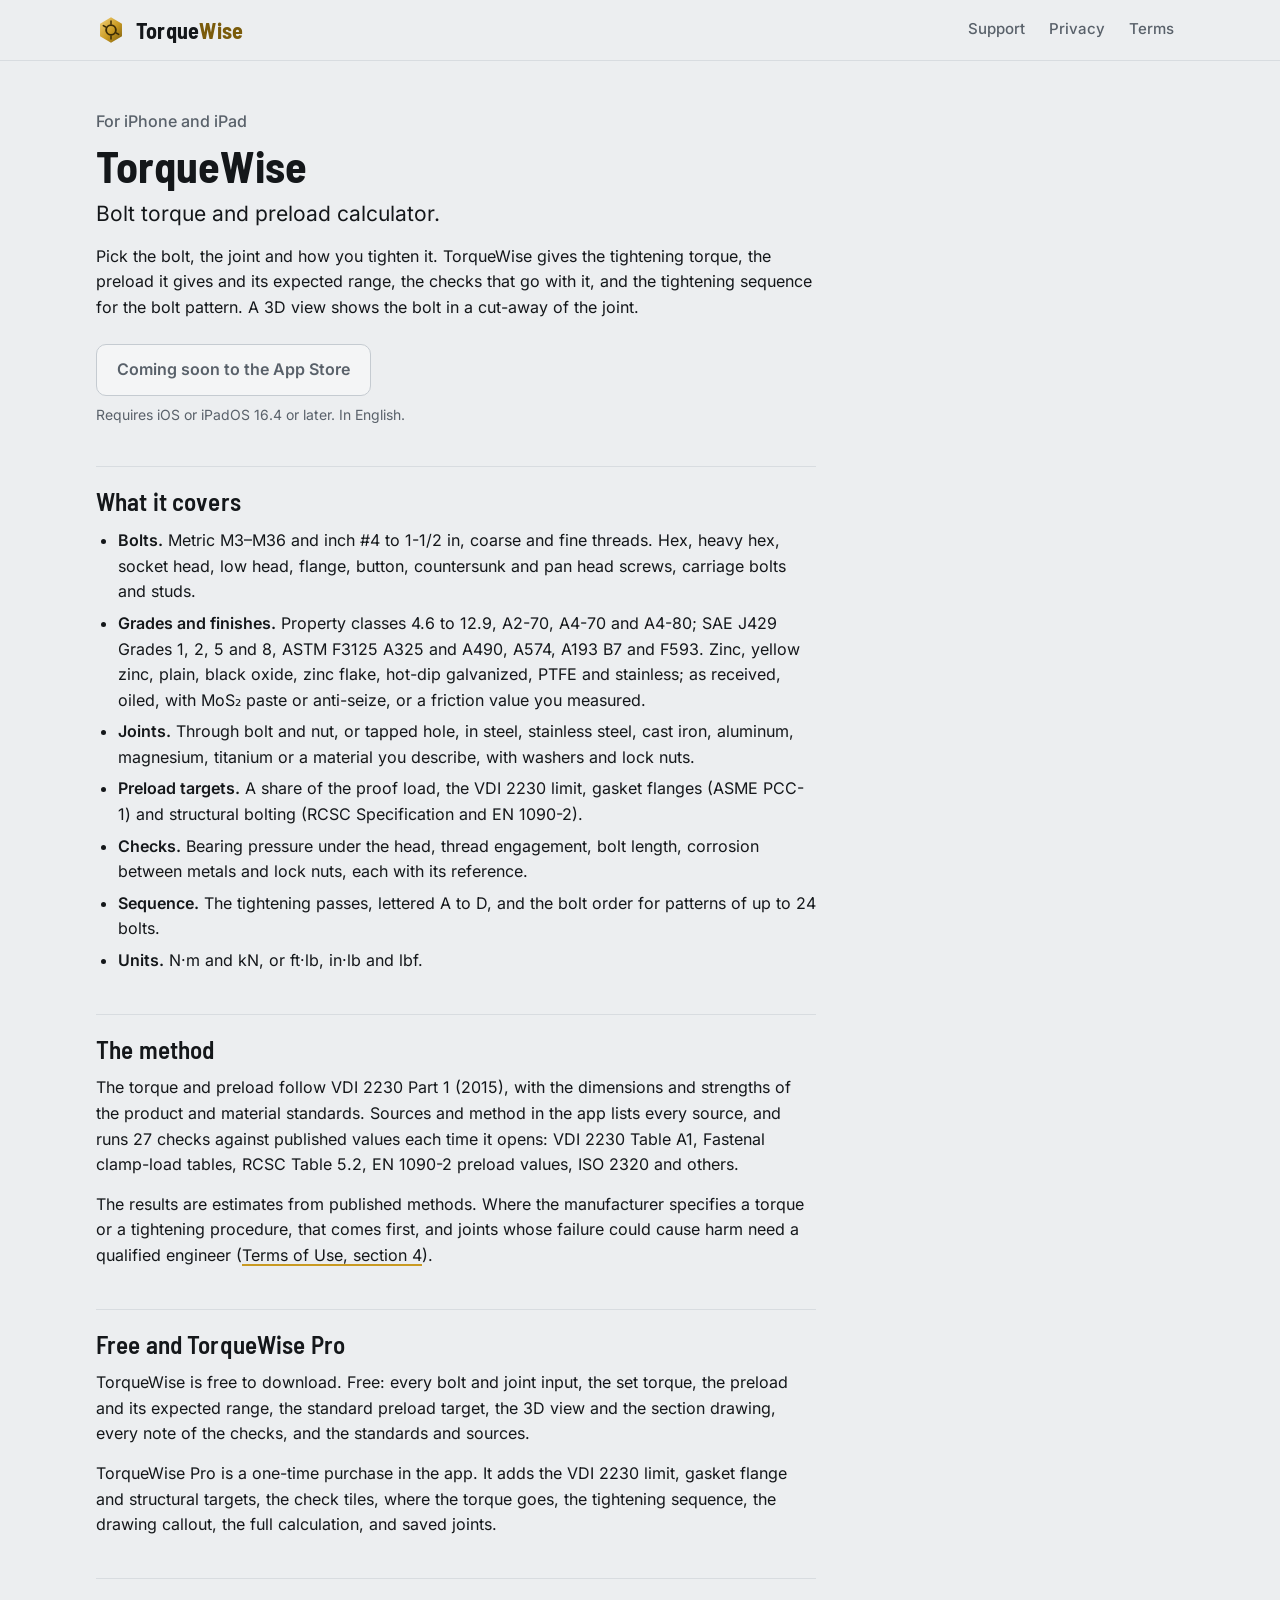
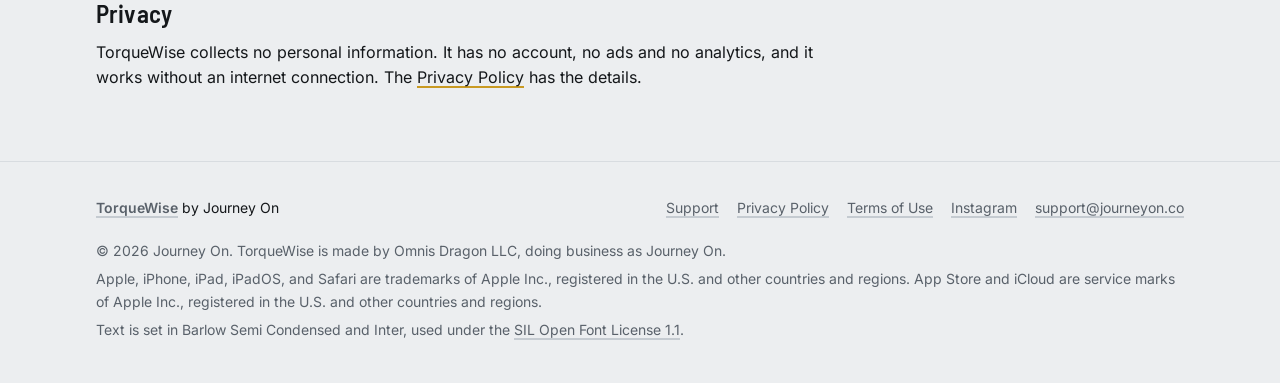
==== commit 36c413ec: "A short TorqueWise page at the root in place of the calculator The web edition is published once it " ====
--- a/index.html
+++ b/index.html
@@ -1,3016 +1,91 @@
-<!doctype html><html lang="en"><head><meta charset="utf-8"><meta name="viewport" content="width=device-width,initial-scale=1,viewport-fit=cover"><style>:root{color-scheme:light;padding-top:env(safe-area-inset-top);padding-bottom:env(safe-area-inset-bottom)}body{margin:0;font:14px system-ui}img{max-width:100%}[hidden]{display:none!important}</style>
-<title>TorqueWise</title>
-<meta name="claude:viewport-fit-sides" content="cover">
-<meta name="description" content="Bolt torque and preload calculator built on VDI 2230, ISO 898-1, SAE J429, RCSC and ASME PCC-1.">
-<style>
-@font-face{font-family:"Barlow Semi Condensed";font-style:normal;font-weight:500;font-display:swap;src:url(fonts/barlow-semi-condensed-latin-500-normal.woff2) format("woff2");unicode-range:U+0000-00FF,U+0131,U+0152-0153,U+02BB-02BC,U+02C6,U+02DA,U+02DC,U+0304,U+0308,U+0329,U+2000-206F,U+20AC,U+2122,U+2191,U+2193,U+2212,U+2215,U+FEFF,U+FFFD}
-@font-face{font-family:"Barlow Semi Condensed";font-style:normal;font-weight:500;font-display:swap;src:url(fonts/barlow-semi-condensed-latin-ext-500-normal.woff2) format("woff2");unicode-range:U+0100-02BA,U+02BD-02C5,U+02C7-02CC,U+02CE-02D7,U+02DD-02FF,U+0304,U+0308,U+0329,U+1D00-1DBF,U+1E00-1E9F,U+1EF2-1EFF,U+2020,U+20A0-20AB,U+20AD-20C0,U+2113,U+2C60-2C7F,U+A720-A7FF}
-@font-face{font-family:"Barlow Semi Condensed";font-style:normal;font-weight:600;font-display:swap;src:url(fonts/barlow-semi-condensed-latin-600-normal.woff2) format("woff2");unicode-range:U+0000-00FF,U+0131,U+0152-0153,U+02BB-02BC,U+02C6,U+02DA,U+02DC,U+0304,U+0308,U+0329,U+2000-206F,U+20AC,U+2122,U+2191,U+2193,U+2212,U+2215,U+FEFF,U+FFFD}
-@font-face{font-family:"Barlow Semi Condensed";font-style:normal;font-weight:600;font-display:swap;src:url(fonts/barlow-semi-condensed-latin-ext-600-normal.woff2) format("woff2");unicode-range:U+0100-02BA,U+02BD-02C5,U+02C7-02CC,U+02CE-02D7,U+02DD-02FF,U+0304,U+0308,U+0329,U+1D00-1DBF,U+1E00-1E9F,U+1EF2-1EFF,U+2020,U+20A0-20AB,U+20AD-20C0,U+2113,U+2C60-2C7F,U+A720-A7FF}
-@font-face{font-family:"Barlow Semi Condensed";font-style:normal;font-weight:700;font-display:swap;src:url(fonts/barlow-semi-condensed-latin-700-normal.woff2) format("woff2");unicode-range:U+0000-00FF,U+0131,U+0152-0153,U+02BB-02BC,U+02C6,U+02DA,U+02DC,U+0304,U+0308,U+0329,U+2000-206F,U+20AC,U+2122,U+2191,U+2193,U+2212,U+2215,U+FEFF,U+FFFD}
-@font-face{font-family:"Barlow Semi Condensed";font-style:normal;font-weight:700;font-display:swap;src:url(fonts/barlow-semi-condensed-latin-ext-700-normal.woff2) format("woff2");unicode-range:U+0100-02BA,U+02BD-02C5,U+02C7-02CC,U+02CE-02D7,U+02DD-02FF,U+0304,U+0308,U+0329,U+1D00-1DBF,U+1E00-1E9F,U+1EF2-1EFF,U+2020,U+20A0-20AB,U+20AD-20C0,U+2113,U+2C60-2C7F,U+A720-A7FF}
-@font-face{font-family:"Inter";font-style:normal;font-weight:400;font-display:swap;src:url(fonts/inter-latin-400-normal.woff2) format("woff2");unicode-range:U+0000-00FF,U+0131,U+0152-0153,U+02BB-02BC,U+02C6,U+02DA,U+02DC,U+0304,U+0308,U+0329,U+2000-206F,U+20AC,U+2122,U+2191,U+2193,U+2212,U+2215,U+FEFF,U+FFFD}
-@font-face{font-family:"Inter";font-style:normal;font-weight:400;font-display:swap;src:url(fonts/inter-latin-ext-400-normal.woff2) format("woff2");unicode-range:U+0100-02BA,U+02BD-02C5,U+02C7-02CC,U+02CE-02D7,U+02DD-02FF,U+0304,U+0308,U+0329,U+1D00-1DBF,U+1E00-1E9F,U+1EF2-1EFF,U+2020,U+20A0-20AB,U+20AD-20C0,U+2113,U+2C60-2C7F,U+A720-A7FF}
-@font-face{font-family:"Inter";font-style:normal;font-weight:400;font-display:swap;src:url(fonts/inter-greek-400-normal.woff2) format("woff2");unicode-range:U+0370-0377,U+037A-037F,U+0384-038A,U+038C,U+038E-03A1,U+03A3-03FF}
-@font-face{font-family:"Inter";font-style:normal;font-weight:500;font-display:swap;src:url(fonts/inter-latin-500-normal.woff2) format("woff2");unicode-range:U+0000-00FF,U+0131,U+0152-0153,U+02BB-02BC,U+02C6,U+02DA,U+02DC,U+0304,U+0308,U+0329,U+2000-206F,U+20AC,U+2122,U+2191,U+2193,U+2212,U+2215,U+FEFF,U+FFFD}
-@font-face{font-family:"Inter";font-style:normal;font-weight:500;font-display:swap;src:url(fonts/inter-latin-ext-500-normal.woff2) format("woff2");unicode-range:U+0100-02BA,U+02BD-02C5,U+02C7-02CC,U+02CE-02D7,U+02DD-02FF,U+0304,U+0308,U+0329,U+1D00-1DBF,U+1E00-1E9F,U+1EF2-1EFF,U+2020,U+20A0-20AB,U+20AD-20C0,U+2113,U+2C60-2C7F,U+A720-A7FF}
-@font-face{font-family:"Inter";font-style:normal;font-weight:500;font-display:swap;src:url(fonts/inter-greek-500-normal.woff2) format("woff2");unicode-range:U+0370-0377,U+037A-037F,U+0384-038A,U+038C,U+038E-03A1,U+03A3-03FF}
-@font-face{font-family:"Inter";font-style:normal;font-weight:600;font-display:swap;src:url(fonts/inter-latin-600-normal.woff2) format("woff2");unicode-range:U+0000-00FF,U+0131,U+0152-0153,U+02BB-02BC,U+02C6,U+02DA,U+02DC,U+0304,U+0308,U+0329,U+2000-206F,U+20AC,U+2122,U+2191,U+2193,U+2212,U+2215,U+FEFF,U+FFFD}
-@font-face{font-family:"Inter";font-style:normal;font-weight:600;font-display:swap;src:url(fonts/inter-latin-ext-600-normal.woff2) format("woff2");unicode-range:U+0100-02BA,U+02BD-02C5,U+02C7-02CC,U+02CE-02D7,U+02DD-02FF,U+0304,U+0308,U+0329,U+1D00-1DBF,U+1E00-1E9F,U+1EF2-1EFF,U+2020,U+20A0-20AB,U+20AD-20C0,U+2113,U+2C60-2C7F,U+A720-A7FF}
-@font-face{font-family:"Inter";font-style:normal;font-weight:600;font-display:swap;src:url(fonts/inter-greek-600-normal.woff2) format("woff2");unicode-range:U+0370-0377,U+037A-037F,U+0384-038A,U+038C,U+038E-03A1,U+03A3-03FF}
-@font-face{font-family:"JetBrains Mono";font-style:normal;font-weight:400;font-display:swap;src:url(fonts/jetbrains-mono-latin-400-normal.woff2) format("woff2");unicode-range:U+0000-00FF,U+0131,U+0152-0153,U+02BB-02BC,U+02C6,U+02DA,U+02DC,U+0304,U+0308,U+0329,U+2000-206F,U+20AC,U+2122,U+2191,U+2193,U+2212,U+2215,U+FEFF,U+FFFD}
-@font-face{font-family:"JetBrains Mono";font-style:normal;font-weight:400;font-display:swap;src:url(fonts/jetbrains-mono-latin-ext-400-normal.woff2) format("woff2");unicode-range:U+0100-02BA,U+02BD-02C5,U+02C7-02CC,U+02CE-02D7,U+02DD-02FF,U+0304,U+0308,U+0329,U+1D00-1DBF,U+1E00-1E9F,U+1EF2-1EFF,U+2020,U+20A0-20AB,U+20AD-20C0,U+2113,U+2C60-2C7F,U+A720-A7FF}
-@font-face{font-family:"JetBrains Mono";font-style:normal;font-weight:400;font-display:swap;src:url(fonts/jetbrains-mono-greek-400-normal.woff2) format("woff2");unicode-range:U+0370-0377,U+037A-037F,U+0384-038A,U+038C,U+038E-03A1,U+03A3-03FF}
-@font-face{font-family:"JetBrains Mono";font-style:normal;font-weight:500;font-display:swap;src:url(fonts/jetbrains-mono-latin-500-normal.woff2) format("woff2");unicode-range:U+0000-00FF,U+0131,U+0152-0153,U+02BB-02BC,U+02C6,U+02DA,U+02DC,U+0304,U+0308,U+0329,U+2000-206F,U+20AC,U+2122,U+2191,U+2193,U+2212,U+2215,U+FEFF,U+FFFD}
-@font-face{font-family:"JetBrains Mono";font-style:normal;font-weight:500;font-display:swap;src:url(fonts/jetbrains-mono-latin-ext-500-normal.woff2) format("woff2");unicode-range:U+0100-02BA,U+02BD-02C5,U+02C7-02CC,U+02CE-02D7,U+02DD-02FF,U+0304,U+0308,U+0329,U+1D00-1DBF,U+1E00-1E9F,U+1EF2-1EFF,U+2020,U+20A0-20AB,U+20AD-20C0,U+2113,U+2C60-2C7F,U+A720-A7FF}
-@font-face{font-family:"JetBrains Mono";font-style:normal;font-weight:500;font-display:swap;src:url(fonts/jetbrains-mono-greek-500-normal.woff2) format("woff2");unicode-range:U+0370-0377,U+037A-037F,U+0384-038A,U+038C,U+038E-03A1,U+03A3-03FF}
-@font-face{font-family:"JetBrains Mono";font-style:normal;font-weight:600;font-display:swap;src:url(fonts/jetbrains-mono-latin-600-normal.woff2) format("woff2");unicode-range:U+0000-00FF,U+0131,U+0152-0153,U+02BB-02BC,U+02C6,U+02DA,U+02DC,U+0304,U+0308,U+0329,U+2000-206F,U+20AC,U+2122,U+2191,U+2193,U+2212,U+2215,U+FEFF,U+FFFD}
-@font-face{font-family:"JetBrains Mono";font-style:normal;font-weight:600;font-display:swap;src:url(fonts/jetbrains-mono-latin-ext-600-normal.woff2) format("woff2");unicode-range:U+0100-02BA,U+02BD-02C5,U+02C7-02CC,U+02CE-02D7,U+02DD-02FF,U+0304,U+0308,U+0329,U+1D00-1DBF,U+1E00-1E9F,U+1EF2-1EFF,U+2020,U+20A0-20AB,U+20AD-20C0,U+2113,U+2C60-2C7F,U+A720-A7FF}
-@font-face{font-family:"JetBrains Mono";font-style:normal;font-weight:600;font-display:swap;src:url(fonts/jetbrains-mono-greek-600-normal.woff2) format("woff2");unicode-range:U+0370-0377,U+037A-037F,U+0384-038A,U+038C,U+038E-03A1,U+03A3-03FF}
-</style>
-<style>
-/* Layout: workbench. A live 3D bolt sits on a studio stage with the torque readout pinned under it;
-   tap-to-pick rails below set the bolt, joint and method; results read like instrument cards.
-   Desktop splits into a sticky stage column and a controls column. */
-:root {
-  --bg: #eceef0;
-  --surface: #ffffff;
-  --surface-2: #f4f5f6;
-  --line: #d8dce0;
-  --line-2: #c5cbd1;
-  --ink: #14171a;
-  --muted: #59616a;
-  --faint: #8a9199;
-  --accent: #c99a22;          /* yellow zinc chromate */
-  --accent-ink: #7a5b0b;
-  --accent-soft: rgba(201, 154, 34, .16);
-  --ok: #2c8a57;
-  --warn: #c8560e;
-  --stop: #c3302b;
-  --info: #4d6272;
-  --stage-1: #ffffff;
-  --stage-2: #dde1e5;
-  --shadow: 0 1px 2px rgba(20, 23, 26, .06), 0 10px 30px rgba(20, 23, 26, .07);
-  --shadow-press: inset 0 1px 2px rgba(20, 23, 26, .10);
-  --hatch: #9aa2aa;
-  --bolt-fill: #b9c0c7;
-  --bolt-dark: #7f878f;
-
-  --f-display: "Barlow Semi Condensed", "Arial Narrow", "Helvetica Neue", system-ui, sans-serif;
-  --f-body: "Inter", system-ui, -apple-system, "Segoe UI", Roboto, sans-serif;
-  --f-mono: "JetBrains Mono", ui-monospace, "SF Mono", Menlo, Consolas, monospace;
-
-  --r-lg: 22px;
-  --r-md: 14px;
-  --r-sm: 10px;
-}
-@media (prefers-color-scheme: dark) {
-  :root:not([data-theme="light"]) {
-    --bg: #0f1113; --surface: #171a1d; --surface-2: #1e2226; --line: #2a2f34; --line-2: #39404a;
-    --ink: #eceff1; --muted: #a2aab2; --faint: #737c85;
-    --accent: #e2b547; --accent-ink: #f0c96a; --accent-soft: rgba(226, 181, 71, .14);
-    --ok: #4cc285; --warn: #f07a3a; --stop: #f0605b; --info: #8fa3b3;
-    --stage-1: #23272c; --stage-2: #0f1113;
-    --shadow: 0 1px 0 rgba(255,255,255,.03) inset, 0 12px 30px rgba(0,0,0,.35);
-    --shadow-press: inset 0 1px 3px rgba(0,0,0,.4);
-    --hatch: #59616a; --bolt-fill: #6f7780; --bolt-dark: #4a5158;
-    color-scheme: dark;
-  }
-}
-:root[data-theme="dark"] {
-  --bg: #0f1113; --surface: #171a1d; --surface-2: #1e2226; --line: #2a2f34; --line-2: #39404a;
-  --ink: #eceff1; --muted: #a2aab2; --faint: #737c85;
-  --accent: #e2b547; --accent-ink: #f0c96a; --accent-soft: rgba(226, 181, 71, .14);
-  --ok: #4cc285; --warn: #f07a3a; --stop: #f0605b; --info: #8fa3b3;
-  --stage-1: #23272c; --stage-2: #0f1113;
-  --shadow: 0 1px 0 rgba(255,255,255,.03) inset, 0 12px 30px rgba(0,0,0,.35);
-  --shadow-press: inset 0 1px 3px rgba(0,0,0,.4);
-  --hatch: #59616a; --bolt-fill: #6f7780; --bolt-dark: #4a5158;
-  color-scheme: dark;
-}
-
-* { box-sizing: border-box; }
-html { -webkit-text-size-adjust: 100%; }
-body {
-  background: var(--bg); color: var(--ink);
-  font: 15px/1.5 var(--f-body);
-  padding-left: max(16px, env(safe-area-inset-left, 0px));
-  padding-right: max(16px, env(safe-area-inset-right, 0px));
-  padding-block: 0 40px;
-  -webkit-font-smoothing: antialiased;
-}
-body::before { content: ""; position: fixed; inset: 0 0 auto; height: env(safe-area-inset-top, 0px); z-index: 30; background: var(--bg); }
-button, input, select { font: inherit; color: inherit; }
-button { cursor: pointer; }
-:focus-visible { outline: 2px solid var(--accent); outline-offset: 2px; border-radius: 8px; }
-.num { font-variant-numeric: tabular-nums; }
-.mono { font-family: var(--f-mono); }
-
-/* ── Top bar ── */
-.topbar {
-  position: sticky; top: env(safe-area-inset-top, 0px); z-index: 20;
-  display: flex; align-items: center; gap: 10px; height: 56px;
-  margin-left: calc(-1 * max(16px, env(safe-area-inset-left, 0px))); margin-right: calc(-1 * max(16px, env(safe-area-inset-right, 0px)));
-  padding-left: max(16px, env(safe-area-inset-left, 0px)); padding-right: max(16px, env(safe-area-inset-right, 0px));
-  background: color-mix(in srgb, var(--bg) 86%, transparent);
-  -webkit-backdrop-filter: saturate(140%) blur(14px); backdrop-filter: saturate(140%) blur(14px);
-  border-bottom: 1px solid transparent; transition: border-color .2s;
-}
-.topbar.scrolled { border-bottom-color: var(--line); }
-.brand { display: flex; align-items: center; gap: 10px; margin-right: auto; min-width: 0; }
-.brand-mark { width: 30px; height: 30px; flex: none; }
-.brand-name { font: 700 22px/1 var(--f-display); letter-spacing: .01em; }
-.brand-name span { color: var(--accent-ink); }
-.mini {
-  display: flex; align-items: baseline; gap: 8px; min-width: 0;
-  font: 600 15px/1 var(--f-display); opacity: 0; transform: translateY(4px); transition: .2s; pointer-events: none;
-}
-.topbar.show-mini .mini { opacity: 1; transform: none; pointer-events: auto; }
-.topbar.show-mini .brand-name { display: none; }
-.mini b { font-size: 22px; font-variant-numeric: tabular-nums; }
-.mini small { color: var(--muted); font: 500 12px/1 var(--f-body); white-space: nowrap; overflow: hidden; text-overflow: ellipsis; }
-.icon-btn {
-  display: inline-flex; align-items: center; gap: 6px; height: 36px; padding: 0 12px; flex: none;
-  border-radius: 999px; border: 1px solid var(--line); background: var(--surface); color: var(--ink);
-  font: 600 13px/1 var(--f-body); box-shadow: var(--shadow);
-}
-.icon-btn svg { width: 16px; height: 16px; }
-.icon-btn .count { font-variant-numeric: tabular-nums; color: var(--accent-ink); }
-.icon-btn .count:empty { display: none; }
-@media (max-width: 430px) { #open-refs .lbl { display: none; } #open-refs { padding: 0 10px; } }
-
-/* ── Page grid ── */
-.page { max-width: 1180px; margin: 0 auto; display: grid; gap: 18px; padding-top: 8px; }
-.col-stage, .col-controls { display: grid; gap: 16px; align-content: start; min-width: 0; }
-@media (min-width: 980px) {
-  .page { grid-template-columns: minmax(0, 470px) minmax(0, 1fr); gap: 28px; align-items: start; }
-  .col-stage { position: sticky; top: calc(env(safe-area-inset-top, 0px) + 68px); }
-}
-
-/* ── Stage ── */
-.stage {
-  position: relative; border-radius: var(--r-lg); overflow: hidden; isolation: isolate;
-  background: radial-gradient(120% 90% at 50% 18%, var(--stage-1) 0%, var(--stage-2) 78%);
-  border: 1px solid var(--line); box-shadow: var(--shadow);
-  aspect-ratio: 4 / 3.3; max-width: 100%;
-}
-.stage canvas { position: absolute; inset: 0; width: 100% !important; height: 100% !important; touch-action: pan-y; }
-.stage .fallback { position: absolute; inset: 0; display: grid; place-items: center; }
-.stage .fallback svg { width: 46%; height: auto; }
-.stage .fallback .fb-section { width: 100%; height: 100%; display: grid; place-items: center; padding: 44px 12px 44px; }
-.stage .fallback .fb-section svg { width: min(100%, 560px); height: auto; max-height: 100%; }
-.stage-tag {
-  position: absolute; left: 14px; top: 14px; z-index: 2; display: flex; flex-wrap: wrap; gap: 6px; max-width: calc(100% - 28px);
-}
-.tag {
-  display: inline-flex; align-items: center; gap: 6px; padding: 5px 10px; border-radius: 999px;
-  background: color-mix(in srgb, var(--surface) 82%, transparent); border: 1px solid var(--line);
-  -webkit-backdrop-filter: blur(8px); backdrop-filter: blur(8px);
-  font: 600 12px/1.2 var(--f-mono); color: var(--ink); white-space: nowrap;
-}
-.tag.gold { color: var(--accent-ink); border-color: color-mix(in srgb, var(--accent) 45%, var(--line)); }
-.stage-hint { position: absolute; right: 14px; bottom: 46px; z-index: 2; font: 500 11px/1 var(--f-body); color: var(--faint); display: flex; gap: 6px; align-items: center; }
-.stage-len {
-  position: absolute; left: 14px; bottom: 46px; z-index: 2; font: 600 12px/1 var(--f-mono); color: var(--muted);
-}
-
-/* ── Answer card ── */
-.answer {
-  position: relative; margin-top: -34px; z-index: 3;
-  border-radius: var(--r-lg); background: var(--surface); border: 1px solid var(--line); box-shadow: var(--shadow);
-  padding: 18px 18px 16px; display: grid; gap: 14px;
-}
-.answer-top { display: grid; grid-template-columns: minmax(0, 1fr) auto; align-items: end; gap: 12px; }
-.answer-top > div:first-child { min-width: 0; }
-.eyebrow { font: 600 11px/1.2 var(--f-display); letter-spacing: .14em; text-transform: uppercase; color: var(--muted); }
-.big { display: flex; align-items: baseline; gap: 8px; }
-.big b { font: 700 clamp(48px, 13vw, 64px)/0.95 var(--f-display); letter-spacing: -.01em; font-variant-numeric: tabular-nums; }
-.big span { font: 600 20px/1 var(--f-display); color: var(--muted); }
-.alt-unit { font: 500 13px/1.3 var(--f-body); color: var(--muted); margin-top: 4px; }
-.preload-box { text-align: right; max-width: 158px; }
-.preload-box b { font: 700 26px/1 var(--f-display); font-variant-numeric: tabular-nums; }
-.preload-box b small { font-size: 15px; color: var(--muted); font-weight: 600; margin-left: 3px; }
-.preload-box div { font: 500 12px/1.4 var(--f-body); color: var(--muted); }
-.basis { font: 500 13px/1.45 var(--f-body); color: var(--muted); display: flex; flex-wrap: wrap; gap: 6px 8px; align-items: center; }
-.basis strong { color: var(--ink); font-weight: 600; }
-.pill {
-  display: inline-flex; align-items: center; gap: 4px; padding: 2px 8px; border-radius: 999px;
-  border: 1px solid var(--line); background: var(--surface-2); font: 500 11px/1.5 var(--f-mono); color: var(--muted); white-space: nowrap;
-}
-.actions { display: flex; gap: 8px; flex-wrap: wrap; }
-.btn {
-  display: inline-flex; align-items: center; justify-content: center; gap: 8px; min-height: 42px; padding: 0 16px;
-  border-radius: 12px; border: 1px solid var(--line); background: var(--surface-2); color: var(--ink);
-  font: 600 14px/1 var(--f-body); flex: 1 1 auto;
-}
-.btn svg { width: 16px; height: 16px; flex: none; }
-.btn.primary { background: var(--ink); color: var(--bg); border-color: var(--ink); }
-.btn:active { box-shadow: var(--shadow-press); transform: translateY(1px); }
-
-/* Gauge */
-.gauge { display: grid; gap: 6px; }
-.gauge svg { width: 100%; height: auto; display: block; overflow: visible; }
-.gauge-legend { display: flex; flex-wrap: wrap; gap: 4px 14px; font: 500 12px/1.4 var(--f-body); color: var(--muted); }
-.gauge-legend i { display: inline-block; width: 10px; height: 10px; border-radius: 3px; margin-right: 6px; vertical-align: -1px; }
-
-/* ── Panels & sections ── */
-.panel { border-radius: var(--r-lg); background: var(--surface); border: 1px solid var(--line); box-shadow: var(--shadow); padding: 16px 0 18px; display: grid; gap: 14px; min-width: 0; }
-.panel > .panel-head, .panel > .block, #nut-block > .block { padding-inline: 16px; }
-#nut-block { display: grid; gap: 12px; }
-.panel-head { display: flex; align-items: center; justify-content: space-between; gap: 10px; }
-.panel-head h2 { margin: 0; font: 700 21px/1.1 var(--f-display); letter-spacing: .01em; text-wrap: balance; }
-.panel-head h2 small { display: block; font: 500 12px/1.4 var(--f-body); color: var(--muted); letter-spacing: 0; margin-top: 3px; }
-.block { display: grid; gap: 8px; min-width: 0; }
-.label { display: flex; align-items: baseline; justify-content: space-between; gap: 10px; }
-.label > span:first-child { font: 600 11px/1.2 var(--f-display); letter-spacing: .14em; text-transform: uppercase; color: var(--muted); }
-.label > span:last-child { font: 500 12px/1.3 var(--f-body); color: var(--faint); text-align: right; }
-
-.seg { display: inline-flex; padding: 3px; border-radius: 999px; background: var(--surface-2); border: 1px solid var(--line); }
-.seg button { border: 0; background: transparent; padding: 6px 12px; border-radius: 999px; font: 600 13px/1 var(--f-body); color: var(--muted); }
-.seg button[aria-pressed="true"] { background: var(--surface); color: var(--ink); box-shadow: var(--shadow); }
-
-/* Horizontal rails */
-.rail {
-  display: flex; gap: 8px; overflow-x: auto; scroll-snap-type: x proximity; overscroll-behavior-x: contain; scroll-padding-inline: 16px;
-  padding: 4px 16px 6px; scrollbar-width: none; -webkit-overflow-scrolling: touch;
-  mask-image: linear-gradient(90deg, transparent 0, #000 14px, #000 calc(100% - 22px), transparent);
-}
-.rail::-webkit-scrollbar { display: none; }
-.rail > * { scroll-snap-align: start; flex: none; }
-.tile {
-  position: relative; border: 1px solid var(--line); background: var(--surface-2); border-radius: var(--r-md);
-  display: grid; justify-items: center; align-content: start; gap: 6px; padding: 10px 8px; color: var(--ink);
-  transition: transform .15s, border-color .15s, background .15s;
-}
-.tile:active { transform: scale(.97); }
-.tile[aria-pressed="true"] {
-  border-color: var(--accent); background: var(--surface);
-  box-shadow: 0 0 0 1px var(--accent), 0 8px 20px var(--accent-soft);
-}
-.tile[disabled] { opacity: .35; cursor: not-allowed; }
-.tile .t-name { font: 600 13px/1.15 var(--f-display); letter-spacing: .02em; text-align: center; }
-.tile .t-sub { font: 500 11px/1.25 var(--f-body); color: var(--muted); text-align: center; }
-
-/* Size ruler */
-.size { width: 58px; height: 74px; padding: 8px 4px; align-content: space-between; }
-.size .disc { width: var(--s); height: var(--s); border-radius: 50%; align-self: center; margin-top: auto;
-  background: radial-gradient(circle at 35% 30%, #fff 0%, var(--bolt-fill) 35%, var(--bolt-dark) 100%);
-  box-shadow: inset 0 0 0 calc(var(--s) * .16) rgba(0,0,0,.08), 0 2px 4px rgba(0,0,0,.18); }
-.size[aria-pressed="true"] .disc { background: radial-gradient(circle at 35% 30%, #fff6dc 0%, var(--accent) 45%, #8b6510 100%); }
-.size .t-name { font: 700 15px/1 var(--f-display); }
-
-/* Head tiles */
-.head { width: 94px; padding: 8px 6px 10px; }
-.head .thumb { width: 70px; height: 70px; display: grid; place-items: center; }
-.head .thumb img, .head .thumb svg { width: 70px; height: 70px; object-fit: contain; }
-
-/* Preset cards */
-.preset { width: 168px; justify-items: start; text-align: left; padding: 12px; gap: 8px; }
-.preset .p-row { display: flex; align-items: center; gap: 8px; }
-.preset .p-name { font: 700 16px/1.1 var(--f-display); }
-.preset .p-sub { font: 500 12px/1.35 var(--f-body); color: var(--muted); text-align: left; }
-.preset .p-mu { font: 600 11px/1 var(--f-mono); color: var(--accent-ink); }
-
-/* Grade stamp tiles */
-.grade { width: 92px; padding: 10px 6px; }
-.grade svg { width: 54px; height: 54px; }
-.grade .t-sub { font-family: var(--f-mono); font-size: 10.5px; }
-
-/* Finish spheres */
-.finish { width: 84px; padding: 10px 6px; }
-.sphere { width: 40px; height: 40px; border-radius: 50%;
-  background: radial-gradient(circle at 32% 28%, rgba(255,255,255,.95) 0 6%, color-mix(in srgb, var(--c) 70%, #fff) 18%, var(--c) 48%, color-mix(in srgb, var(--c) 55%, #000) 100%);
-  box-shadow: 0 3px 6px rgba(0,0,0,.25), inset 0 -3px 6px rgba(0,0,0,.18); }
-.sphere.iri { background:
-  radial-gradient(circle at 32% 28%, rgba(255,255,255,.95) 0 6%, transparent 22%),
-  conic-gradient(from 210deg at 50% 50%, #c9a442, #d8c36a, #b98f2f, #c5b25c, #a77f25, #c9a442);
-  }
-.sphere.matte { background: radial-gradient(circle at 32% 28%, color-mix(in srgb, var(--c) 60%, #fff) 0%, var(--c) 50%, color-mix(in srgb, var(--c) 60%, #000) 100%); }
-
-/* Chips row (wrapping) */
-.chips { display: flex; flex-wrap: wrap; gap: 8px; padding-inline: 16px; }
-.chip {
-  display: inline-flex; align-items: center; gap: 8px; min-height: 40px; padding: 6px 12px;
-  border-radius: 12px; border: 1px solid var(--line); background: var(--surface-2); color: var(--ink);
-  font: 600 13px/1.2 var(--f-body); text-align: left;
-}
-.chip small { display: block; font: 500 11px/1.2 var(--f-body); color: var(--muted); }
-.chip .mu { font: 600 11px/1 var(--f-mono); color: var(--accent-ink); margin-left: 2px; }
-.chip[aria-pressed="true"] { border-color: var(--accent); background: var(--surface); box-shadow: 0 0 0 1px var(--accent); }
-.chip[disabled] { opacity: .4; cursor: not-allowed; }
-.chip svg { width: 22px; height: 22px; flex: none; }
-.chips.stack { display: grid; grid-template-columns: repeat(auto-fill, minmax(230px, 1fr)); }
-.chips.stack .chip { width: 100%; }
-.chips.stack .chip .mu { margin-left: auto; padding-left: 4px; white-space: nowrap; }
-
-/* Option cards (2-up / 4-up grids) */
-.cards { display: grid; grid-template-columns: repeat(2, minmax(0, 1fr)); gap: 8px; padding-inline: 16px; }
-.card-opt {
-  display: grid; gap: 6px; text-align: left; padding: 12px; border-radius: var(--r-md);
-  border: 1px solid var(--line); background: var(--surface-2); color: var(--ink); min-width: 0;
-}
-.card-opt svg { width: 100%; height: 54px; }
-.card-opt b { font: 700 15px/1.15 var(--f-display); letter-spacing: .01em; }
-.card-opt span { font: 500 12px/1.35 var(--f-body); color: var(--muted); }
-.card-opt .src { font: 500 10.5px/1.3 var(--f-mono); color: var(--faint); }
-.card-opt[aria-pressed="true"] { border-color: var(--accent); background: var(--surface); box-shadow: 0 0 0 1px var(--accent), 0 8px 20px var(--accent-soft); }
-.card-opt[disabled] { opacity: .4; cursor: not-allowed; }
-
-/* Material swatches */
-.mat { width: 92px; padding: 10px 6px; }
-.swatch { width: 40px; height: 40px; border-radius: 12px; background: var(--c); position: relative; overflow: hidden;
-  box-shadow: inset 0 1px 0 rgba(255,255,255,.35), inset 0 -2px 4px rgba(0,0,0,.2), 0 2px 5px rgba(0,0,0,.15); }
-.swatch::after { content: ""; position: absolute; inset: 0;
-  background: repeating-linear-gradient(100deg, rgba(255,255,255,.10) 0 1px, transparent 1px 3px); }
-.swatch.cast::after { background: radial-gradient(rgba(255,255,255,.18) 1px, transparent 1.5px) 0 0 / 5px 5px; }
-.mat .t-sub { font-family: var(--f-mono); font-size: 10.5px; }
-
-/* Grip control + section drawing */
-.grip-row { display: grid; grid-template-columns: minmax(0, 1fr) auto; gap: 12px; align-items: center; padding-inline: 16px; }
-@media (max-width: 520px) { .grip-row.grip { grid-template-columns: 1fr; } .grip-row.grip .stepper { justify-self: end; } }
-.stepper { display: inline-flex; align-items: center; gap: 6px; }
-.step { width: 40px; height: 40px; border-radius: 12px; border: 1px solid var(--line); background: var(--surface-2); color: var(--ink); font: 600 20px/1 var(--f-body); cursor: pointer; display: grid; place-items: center; }
-.step:active { transform: scale(.96); }
-.step:focus-visible { outline: 2px solid var(--accent); outline-offset: 2px; }
-.grip-meta { display: flex; justify-content: space-between; align-items: center; gap: 10px; padding: 6px 16px 0; font: 500 12px/1.4 var(--f-body); color: var(--muted); }
-.link { background: none; border: 0; padding: 4px 0; color: var(--accent-ink); font: 600 12.5px/1 var(--f-body); text-decoration: underline; text-underline-offset: 2px; cursor: pointer; white-space: nowrap; }
-.alt-unit.plus { margin-top: 2px; color: var(--accent-ink); }
-input[type="range"] { -webkit-appearance: none; appearance: none; width: 100%; height: 30px; background: transparent; margin: 0; --p: 50%; }
-input[type="range"]::-webkit-slider-runnable-track { height: 6px; border-radius: 3px; background: linear-gradient(90deg, var(--accent) var(--p), var(--line-2) var(--p)); }
-input[type="range"]::-webkit-slider-thumb { -webkit-appearance: none; width: 24px; height: 24px; margin-top: -9px; border-radius: 50%; background: var(--surface); border: 2px solid var(--accent); box-shadow: 0 2px 6px rgba(0,0,0,.22); }
-input[type="range"]::-moz-range-track { height: 6px; border-radius: 3px; background: var(--line-2); }
-input[type="range"]::-moz-range-progress { height: 6px; border-radius: 3px; background: var(--accent); }
-input[type="range"]::-moz-range-thumb { width: 20px; height: 20px; border-radius: 50%; background: var(--surface); border: 2px solid var(--accent); box-shadow: 0 2px 6px rgba(0,0,0,.22); }
-input[type="range"]:focus-visible { outline: none; }
-input[type="range"]:focus-visible::-webkit-slider-thumb { box-shadow: 0 0 0 4px var(--accent-soft); }
-.num-input { display: inline-flex; align-items: center; gap: 6px; border: 1px solid var(--line); background: var(--surface-2); border-radius: 12px; padding: 0 10px; height: 40px; }
-.num-input input { width: 64px; border: 0; background: transparent; font: 600 16px/1 var(--f-mono); text-align: right; outline: none; }
-.num-input span { font: 500 12px/1 var(--f-body); color: var(--muted); }
-.section-draw { margin-inline: 16px; border-radius: var(--r-md); background: var(--surface-2); border: 1px solid var(--line); padding: 8px; }
-.section-draw svg { width: 100%; height: auto; display: block; }
-
-/* Details / disclosure */
-details.more { padding-inline: 16px; }
-details.more > summary { list-style: none; cursor: pointer; font: 600 13px/1.4 var(--f-body); color: var(--accent-ink); display: inline-flex; align-items: center; gap: 6px; }
-details.more > summary::-webkit-details-marker { display: none; }
-details.more > summary::before { content: "+"; font: 700 16px/1 var(--f-mono); }
-details.more[open] > summary::before { content: "–"; }
-details.more .more-body { display: grid; gap: 10px; padding-top: 10px; }
-.field-row { display: flex; align-items: center; justify-content: space-between; gap: 10px; flex-wrap: wrap; font: 500 13px/1.4 var(--f-body); color: var(--muted); }
-
-/* ── Results ── */
-.results { display: grid; gap: 16px; min-width: 0; }
-.note-list { display: grid; gap: 8px; padding-inline: 16px; }
-.note { display: grid; grid-template-columns: 24px minmax(0, 1fr); gap: 10px; padding: 10px 12px; border-radius: 12px; background: var(--surface-2); border: 1px solid var(--line); }
-.note .dot { width: 24px; height: 24px; border-radius: 8px; display: grid; place-items: center; font: 700 13px/1 var(--f-body); color: #fff; }
-.note.ok .dot { background: var(--ok); } .note.info .dot { background: var(--info); } .note.warn .dot { background: var(--warn); } .note.stop .dot { background: var(--stop); }
-.note p { margin: 0; font: 500 13px/1.45 var(--f-body); }
-.note .ref { display: block; margin-top: 4px; font: 500 11px/1.3 var(--f-mono); color: var(--faint); }
-.note .fix { margin-top: 8px; }
-.note .fix button { border: 1px solid var(--line-2); background: var(--surface); border-radius: 10px; padding: 6px 10px; font: 600 12px/1 var(--f-body); }
-
-.stats { display: grid; grid-template-columns: repeat(3, minmax(0, 1fr)); gap: 8px; padding-inline: 16px; }
-.stat { border-radius: 12px; background: var(--surface-2); border: 1px solid var(--line); padding: 10px; min-width: 0; }
-.stat .k { font: 600 10.5px/1.2 var(--f-display); letter-spacing: .12em; text-transform: uppercase; color: var(--muted); }
-.stat .v { font: 700 20px/1.1 var(--f-display); font-variant-numeric: tabular-nums; margin-top: 4px; white-space: nowrap; }
-.stat .v small { font-size: 12px; color: var(--muted); margin-left: 2px; }
-.stat .s { font: 500 11px/1.3 var(--f-body); color: var(--faint); margin-top: 2px; }
-
-.split { margin-inline: 16px; display: grid; gap: 8px; }
-.split-bar { display: flex; height: 14px; border-radius: 999px; overflow: hidden; border: 1px solid var(--line); }
-.split-bar i { display: block; height: 100%; }
-.split-legend { display: flex; flex-wrap: wrap; gap: 4px 14px; font: 500 12px/1.4 var(--f-body); color: var(--muted); }
-.split-legend b { color: var(--ink); font-variant-numeric: tabular-nums; }
-
-.seq { display: grid; grid-template-columns: 150px minmax(0, 1fr); gap: 14px; padding-inline: 16px; align-items: center; }
-@media (max-width: 620px) { .seq { grid-template-columns: 1fr; justify-items: center; } }
-.seq svg { width: 150px; height: 150px; }
-.passes { display: grid; gap: 6px; width: 100%; min-width: 0; }
-.pass { display: grid; grid-template-columns: 26px minmax(0, 1fr) auto; gap: 10px; align-items: center; padding: 8px 10px; border-radius: 10px; background: var(--surface-2); border: 1px solid var(--line); }
-.pass .n { width: 26px; height: 26px; border-radius: 8px; background: var(--ink); color: var(--bg); display: grid; place-items: center; font: 700 13px/1 var(--f-display); }
-.pass .w { font: 500 13px/1.3 var(--f-body); min-width: 0; }
-.pass .w small { display: block; color: var(--muted); font-size: 11.5px; }
-.pass .t { font: 700 16px/1 var(--f-display); font-variant-numeric: tabular-nums; white-space: nowrap; }
-.pass.order { grid-template-columns: 1fr; }
-.pass.order .ord { display: flex; flex-wrap: wrap; gap: 4px; margin-top: 6px; }
-.pass.order .ord i { font-style: normal; width: 24px; height: 24px; border-radius: 50%; border: 1.2px solid var(--ink); background: var(--surface); color: var(--ink); display: grid; place-items: center; font: 700 11px/1 var(--f-display); font-variant-numeric: tabular-nums; }
-.pass.order .ord i:first-child { background: var(--accent); color: #1b1504; }
-
-.callout { margin-inline: 16px; padding: 12px; border-radius: 12px; background: var(--surface-2); border: 1px dashed var(--line-2); font: 500 12.5px/1.55 var(--f-mono); word-break: break-word; }
-
-.calc { margin-inline: 16px; overflow-x: auto; border-radius: 12px; border: 1px solid var(--line); }
-.calc table { width: 100%; border-collapse: collapse; font: 500 12.5px/1.4 var(--f-body); min-width: 340px; }
-.calc td, .calc th { padding: 7px 10px; border-bottom: 1px solid var(--line); text-align: left; vertical-align: top; }
-.calc th { font: 600 11px/1.2 var(--f-display); letter-spacing: .1em; text-transform: uppercase; color: var(--muted); background: var(--surface-2); }
-.calc td:last-child { text-align: right; font-family: var(--f-mono); white-space: nowrap; }
-.calc tr:last-child td { border-bottom: 0; }
-.formula { margin-inline: 16px; padding: 12px; border-radius: 12px; background: var(--surface-2); border: 1px solid var(--line); font: 500 13px/1.6 var(--f-mono); overflow-x: auto; white-space: nowrap; }
-
-.cites { display: flex; flex-wrap: wrap; gap: 6px; padding-inline: 16px; }
-
-/* ── Sheets ── */
-.scrim { position: fixed; inset: 0; z-index: 40; background: rgba(10, 12, 14, .45); opacity: 0; transition: opacity .2s; }
-.scrim.on { opacity: 1; }
-.sheet {
-  position: fixed; z-index: 41; left: 0; right: 0; bottom: 0; max-height: min(88vh, 900px);
-  background: var(--surface); border-radius: 22px 22px 0 0; border: 1px solid var(--line); box-shadow: 0 -20px 60px rgba(0,0,0,.25);
-  display: grid; grid-template-rows: auto minmax(0, 1fr); transform: translateY(100%); transition: transform .28s cubic-bezier(.2,.8,.2,1);
-  padding-bottom: env(safe-area-inset-bottom, 0px);
-}
-.sheet.on { transform: none; }
-@media (min-width: 760px) { .sheet { left: auto; right: max(16px, env(safe-area-inset-right, 0px)); top: calc(16px + env(safe-area-inset-top, 0px)); bottom: calc(16px + env(safe-area-inset-bottom, 0px)); width: 560px; max-height: none; border-radius: 22px; transform: translateX(110%); } .sheet.on { transform: none; } }
-.sheet-head { flex: none; display: flex; align-items: center; justify-content: space-between; gap: 10px; padding: 16px max(18px, env(safe-area-inset-right, 0px)) 12px max(18px, env(safe-area-inset-left, 0px)); border-bottom: 1px solid var(--line); }
-.sheet-head h3 { margin: 0; font: 700 22px/1.1 var(--f-display); }
-.sheet-body { overflow-y: auto; padding: 16px max(18px, env(safe-area-inset-right, 0px)) 28px max(18px, env(safe-area-inset-left, 0px)); display: grid; gap: 18px; align-content: start; }
-.sheet-body h4 { margin: 4px 0 0; font: 700 16px/1.2 var(--f-display); letter-spacing: .02em; }
-.sheet-body p { margin: 0; font: 400 14px/1.6 var(--f-body); color: var(--ink); max-width: 66ch; }
-.sheet-body p.muted { color: var(--muted); }
-.refs { margin: 0; padding-left: 22px; display: grid; gap: 10px; font: 400 13px/1.5 var(--f-body); }
-.refs li::marker { font: 600 12px var(--f-mono); color: var(--muted); }
-.refs a { color: var(--accent-ink); word-break: break-word; }
-.refs .use { display: block; color: var(--muted); font-size: 12px; }
-.tests { width: 100%; border-collapse: collapse; font: 500 12px/1.4 var(--f-body); }
-.tests td, .tests th { padding: 7px 6px; border-bottom: 1px solid var(--line); text-align: left; vertical-align: top; }
-.tests th { font: 600 11px/1.2 var(--f-display); letter-spacing: .1em; text-transform: uppercase; color: var(--muted); }
-.tests td.r { text-align: right; font-family: var(--f-mono); white-space: nowrap; }
-.badge { display: inline-block; padding: 2px 8px; border-radius: 999px; font: 700 11px/1.4 var(--f-body); color: #fff; }
-.badge.pass { background: var(--ok); } .badge.fail { background: var(--stop); }
-.table-wrap { overflow-x: auto; border: 1px solid var(--line); border-radius: 12px; }
-
-.saved-list { display: grid; gap: 8px; }
-.saved-item { display: grid; grid-template-columns: minmax(0, 1fr) auto; gap: 8px; align-items: center; padding: 10px 12px; border-radius: 12px; border: 1px solid var(--line); background: var(--surface-2); }
-.saved-item button.load { text-align: left; border: 0; background: transparent; padding: 0; display: grid; gap: 2px; min-width: 0; }
-.saved-item b { font: 700 16px/1.2 var(--f-display); }
-.saved-item span { font: 500 12px/1.3 var(--f-body); color: var(--muted); overflow: hidden; text-overflow: ellipsis; white-space: nowrap; }
-.saved-item .del { border: 1px solid var(--line); background: var(--surface); border-radius: 10px; padding: 6px 10px; font: 600 12px/1 var(--f-body); color: var(--muted); }
-.saved-item .del.confirm { color: #fff; background: var(--stop); border-color: var(--stop); }
-.empty { padding: 18px; border-radius: 14px; border: 1px dashed var(--line-2); color: var(--muted); font: 500 13px/1.5 var(--f-body); }
-.save-row { display: flex; gap: 8px; }
-.save-row input { flex: 1; min-width: 0; height: 42px; border-radius: 12px; border: 1px solid var(--line); background: var(--surface-2); padding: 0 12px; }
-
-.toast {
-  position: fixed; left: 50%; bottom: calc(18px + env(safe-area-inset-bottom, 0px)); z-index: 60; transform: translate(-50%, 20px);
-  background: var(--ink); color: var(--bg); padding: 10px 16px; border-radius: 999px; font: 600 13px/1.2 var(--f-body);
-  opacity: 0; transition: .2s; pointer-events: none; max-width: calc(100% - 32px);
-}
-.toast.on { opacity: 1; transform: translate(-50%, 0); }
-
-footer.foot { max-width: 1180px; margin: 22px auto 0; font: 500 12px/1.6 var(--f-body); color: var(--faint); display: flex; flex-wrap: wrap; gap: 6px 14px; justify-content: space-between; }
-footer.foot button, footer.foot a { border: 0; background: none; padding: 0; color: var(--accent-ink); font-weight: 600; text-decoration: none; }
-footer.foot a:hover { text-decoration: underline; } /* the website's Support, Privacy and Terms links (npm run site) */
-footer.foot .foot-links { display: flex; flex-wrap: wrap; gap: 6px 14px; }
-.notices { margin: 0; white-space: pre-wrap; overflow-wrap: anywhere; font: 400 12px/1.55 var(--f-mono); color: var(--muted); }
-
-@media (prefers-reduced-motion: reduce) {
-  *, *::before, *::after { transition: none !important; animation: none !important; scroll-behavior: auto !important; }
-}
-
-</style>
-<script type="importmap">{"imports":{"three":"./vendor/three/build/three.module.min.js","three/addons/":"./vendor/three/examples/jsm/"}}</script>
-<link rel="manifest" href="manifest.webmanifest">
+<!doctype html>
+<html lang="en">
+<head>
+<meta charset="utf-8">
+<meta name="viewport" content="width=device-width, initial-scale=1, viewport-fit=cover">
+<meta http-equiv="Content-Security-Policy" content="default-src 'none'; style-src 'self'; font-src 'self'; img-src 'self'; base-uri 'none'; form-action 'none'">
+<meta name="color-scheme" content="light dark">
+<meta name="theme-color" content="#eceef0" media="(prefers-color-scheme: light)">
+<meta name="theme-color" content="#0f1113" media="(prefers-color-scheme: dark)">
+<title>TorqueWise: bolt torque and preload calculator for iPhone and iPad</title>
+<meta name="description" content="TorqueWise gives the tightening torque and preload for a bolted joint, with the checks that go with it and the tightening sequence, following VDI 2230. An app for iPhone and iPad.">
+<link rel="canonical" href="https://torquewise.journeyon.co/">
 <link rel="icon" href="icons/icon.svg" type="image/svg+xml">
 <link rel="apple-touch-icon" href="icons/apple-touch-icon.png">
-<meta name="apple-mobile-web-app-title" content="TorqueWise">
-<meta name="theme-color" content="#eceef0" media="(prefers-color-scheme: light)">
-<meta name="theme-color" content="#0f1113" media="(prefers-color-scheme: dark)">
-</head><body>
-<header class="topbar" id="topbar">
-  <div class="brand">
-    <svg class="brand-mark" viewBox="0 0 32 32" aria-hidden="true">
-      <defs><linearGradient id="bm" x1="0" y1="0" x2="1" y2="1"><stop offset="0" stop-color="#f3d27a"/><stop offset=".55" stop-color="#c99a22"/><stop offset="1" stop-color="#7a5b0b"/></linearGradient></defs>
-      <path d="M16 2.5 27.7 9.25v13.5L16 29.5 4.3 22.75V9.25Z" fill="url(#bm)"/>
-      <circle cx="16" cy="16" r="5.2" fill="none" stroke="#3b2c06" stroke-width="2"/>
-      <path d="M16 6.5v3M16 22.5v3M7.8 11.3l2.6 1.5M21.6 19.2l2.6 1.5" stroke="#3b2c06" stroke-width="1.6" stroke-linecap="round"/>
-    </svg>
-    <span class="brand-name">Torque<span>Wise</span></span>
-    <button class="mini" id="mini" type="button" aria-label="Back to the result">
-      <b id="mini-t">–</b><span id="mini-u" class="eyebrow"></span><small id="mini-s"></small>
-    </button>
+<link rel="stylesheet" href="assets/site.css">
+</head>
+<body>
+<a class="skip" href="#main">Skip to content</a>
+
+<header class="site-head">
+  <div class="wrap">
+    <a class="brand" href="./" aria-current="page">
+      <svg viewBox="0 0 32 32" aria-hidden="true"><defs><linearGradient id="bm" x1="0" y1="0" x2="1" y2="1"><stop offset="0" stop-color="#f3d27a"/><stop offset=".55" stop-color="#c99a22"/><stop offset="1" stop-color="#7a5b0b"/></linearGradient></defs><path d="M16 2.5 27.7 9.25v13.5L16 29.5 4.3 22.75V9.25Z" fill="url(#bm)"/><circle cx="16" cy="16" r="5.2" fill="none" stroke="#3b2c06" stroke-width="2"/><path d="M16 6.5v3M16 22.5v3M7.8 11.3l2.6 1.5M21.6 19.2l2.6 1.5" stroke="#3b2c06" stroke-width="1.6" stroke-linecap="round"/></svg>
+      <span class="brand-name">Torque<span>Wise</span></span>
+    </a>
+    <nav class="site-nav" aria-label="Main">
+      <ul>
+        <li><a href="support/">Support</a></li>
+        <li><a href="privacy/">Privacy</a></li>
+        <li><a href="terms/">Terms</a></li>
+      </ul>
+    </nav>
   </div>
-  <button class="icon-btn" id="open-saved" type="button" aria-haspopup="dialog">
-    <svg viewBox="0 0 24 24" fill="none" stroke="currentColor" stroke-width="2" stroke-linecap="round" stroke-linejoin="round" aria-hidden="true"><path d="M6 3h12v18l-6-4-6 4Z"/></svg>
-    <span class="lbl">Saved</span> <span class="count" id="saved-count"></span>
-  </button>
-  <button class="icon-btn" id="open-refs" type="button" aria-haspopup="dialog" aria-label="Sources and method">
-    <svg viewBox="0 0 24 24" fill="none" stroke="currentColor" stroke-width="2" stroke-linecap="round" stroke-linejoin="round" aria-hidden="true"><path d="M4 4h10a4 4 0 0 1 4 4v12H8a4 4 0 0 1-4-4Z"/><path d="M8 8h6M8 12h6"/></svg>
-    <span class="lbl">Sources</span>
-  </button>
 </header>
 
-<main class="page">
-  <div class="col-stage">
-    <section class="stage" id="stage" aria-label="3D view of the selected bolt and joint">
-      <div class="stage-tag" id="stage-tag"></div>
-      <div class="fallback" id="stage-fallback" aria-hidden="true"></div>
-      <div class="stage-len" id="stage-len"></div>
-      <div class="stage-hint" id="stage-hint" hidden>
-        <svg width="14" height="14" viewBox="0 0 24 24" fill="none" stroke="currentColor" stroke-width="2" aria-hidden="true"><path d="M21 12a9 9 0 1 1-3-6.7"/><path d="M21 4v5h-5"/></svg>Drag to turn
-      </div>
-    </section>
-    <section class="answer" id="answer" aria-live="polite"></section>
-  </div>
+<main id="main" tabindex="-1">
+  <div class="wrap">
+    <article class="prose">
+      <p class="eyebrow">For iPhone and iPad</p>
+      <h1 class="page-title">TorqueWise</h1>
+      <p class="lead">Bolt torque and preload calculator.</p>
+      <p>Pick the bolt, the joint and how you tighten it. TorqueWise gives the tightening torque, the preload it gives and its expected range, the checks that go with it, and the tightening sequence for the bolt pattern. A 3D view shows the bolt in a cut-away of the joint.</p>
+      <p class="soon">Coming soon to the App Store</p>
+      <p class="small muted">Requires iOS or iPadOS 16.4 or later. In English.</p>
 
-  <div class="col-controls">
-    <section class="panel" id="p-bolt" aria-labelledby="h-bolt">
-      <div class="panel-head">
-        <h2 id="h-bolt">Bolt<small>Size, head, grade and finish</small></h2>
-        <div class="seg" id="units" role="group" aria-label="Unit system">
-          <button type="button" data-act="sys" data-v="metric">Metric</button>
-          <button type="button" data-act="sys" data-v="inch">Inch</button>
-        </div>
-      </div>
-      <div class="block"><div class="label"><span>Size</span><span id="size-note"></span></div></div>
-      <div class="rail" id="rail-size" role="group" aria-label="Thread size"></div>
-      <div class="chips" id="pitch" role="group" aria-label="Thread pitch"></div>
+      <h2 id="covers">What it covers</h2>
+      <ul>
+        <li><strong>Bolts.</strong> Metric M3–M36 and inch #4 to 1-1/2 in, coarse and fine threads. Hex, heavy hex, socket head, low head, flange, button, countersunk and pan head screws, carriage bolts and studs.</li>
+        <li><strong>Grades and finishes.</strong> Property classes 4.6 to 12.9, A2-70, A4-70 and A4-80; SAE J429 Grades 1, 2, 5 and 8, ASTM F3125 A325 and A490, A574, A193 B7 and F593. Zinc, yellow zinc, plain, black oxide, zinc flake, hot-dip galvanized, PTFE and stainless; as received, oiled, with MoS₂ paste or anti-seize, or a friction value you measured.</li>
+        <li><strong>Joints.</strong> Through bolt and nut, or tapped hole, in steel, stainless steel, cast iron, aluminum, magnesium, titanium or a material you describe, with washers and lock nuts.</li>
+        <li><strong>Preload targets.</strong> A share of the proof load, the VDI 2230 limit, gasket flanges (ASME PCC-1) and structural bolting (RCSC Specification and EN 1090-2).</li>
+        <li><strong>Checks.</strong> Bearing pressure under the head, thread engagement, bolt length, corrosion between metals and lock nuts, each with its reference.</li>
+        <li><strong>Sequence.</strong> The tightening passes, lettered A to D, and the bolt order for patterns of up to 24 bolts.</li>
+        <li><strong>Units.</strong> N·m and kN, or ft·lb, in·lb and lbf.</li>
+      </ul>
 
-      <div class="block"><div class="label"><span>Head</span><span id="head-std"></span></div></div>
-      <div class="rail" id="rail-head" role="group" aria-label="Head type"></div>
+      <h2 id="method">The method</h2>
+      <p>The torque and preload follow VDI 2230 Part 1 (2015), with the dimensions and strengths of the product and material standards. Sources and method in the app lists every source, and runs 27 checks against published values each time it opens: VDI 2230 Table A1, Fastenal clamp-load tables, RCSC Table 5.2, EN 1090-2 preload values, ISO 2320 and others.</p>
+      <p>The results are estimates from published methods. Where the manufacturer specifies a torque or a tightening procedure, that comes first, and joints whose failure could cause harm need a qualified engineer (<a href="terms/#use">Terms of Use, section 4</a>).</p>
 
-      <div class="block"><div class="label"><span>Common stock for this head</span><span>Sets grade, finish and lube</span></div></div>
-      <div class="rail" id="rail-preset" role="group" aria-label="Common bolts"></div>
+      <h2 id="free-pro">Free and TorqueWise Pro</h2>
+      <p>TorqueWise is free to download. Free: every bolt and joint input, the set torque, the preload and its expected range, the standard preload target, the 3D view and the section drawing, every note of the checks, and the standards and sources.</p>
+      <p>TorqueWise Pro is a one-time purchase in the app. It adds the VDI 2230 limit, gasket flange and structural targets, the check tiles, where the torque goes, the tightening sequence, the drawing callout, the full calculation, and saved joints.</p>
 
-      <div class="block"><div class="label"><span>Grade</span><span id="grade-std"></span></div></div>
-      <div class="rail" id="rail-grade" role="group" aria-label="Grade or property class"></div>
-
-      <div class="block"><div class="label"><span>Finish</span><span id="finish-note"></span></div></div>
-      <div class="rail" id="rail-finish" role="group" aria-label="Finish"></div>
-
-      <div class="block"><div class="label"><span>Thread condition</span><span id="lube-note"></span></div></div>
-      <div class="chips stack" id="lube" role="group" aria-label="Thread lubrication"></div>
-      <details class="more" id="mu-more">
-        <summary>Enter a measured friction coefficient</summary>
-        <div class="more-body">
-          <div class="field-row">
-            <label for="mu-input">Measured µ (thread and head, per ISO 16047)</label>
-            <span class="num-input"><input id="mu-input" type="number" inputmode="decimal" min="0.03" max="0.6" step="0.01" placeholder="0.12"><span>µ</span></span>
-          </div>
-          <div class="field-row"><span>Leave empty to use the value for the selected condition.</span><button type="button" class="chip" data-act="mu-clear">Clear</button></div>
-        </div>
-      </details>
-    </section>
-
-    <section class="panel" id="p-joint" aria-labelledby="h-joint">
-      <div class="panel-head"><h2 id="h-joint">Joint<small>What the bolt clamps and how</small></h2></div>
-      <div class="cards" id="jtype" role="group" aria-label="Joint type"></div>
-      <div class="block"><div class="label"><span>Clamped part material</span><span id="mat-note"></span></div></div>
-      <div class="rail" id="rail-mat" role="group" aria-label="Clamped material"></div>
-      <details class="more" id="pg-more" hidden>
-        <summary>Custom material limits</summary>
-        <div class="more-body">
-          <div class="field-row"><label for="pg-input">Allowable bearing pressure p<sub>G</sub></label><span class="num-input"><input id="pg-input" type="number" inputmode="decimal" min="10" max="2000" step="5"><span>MPa</span></span></div>
-          <div class="field-row"><label for="eng-input">Minimum engagement for tapped holes</label><span class="num-input"><input id="eng-input" type="number" inputmode="decimal" min="0.5" max="4" step="0.1"><span>× d</span></span></div>
-        </div>
-      </details>
-      <div class="block"><div class="label"><span>Grip, total clamped thickness</span><span id="grip-note"></span></div></div>
-      <div class="grip-row grip">
-        <input type="range" id="grip-range" min="0" max="1000" step="1" aria-label="Grip length">
-        <span class="stepper">
-          <button type="button" class="step" data-act="grip-step" data-v="-1" aria-label="Thinner">−</button>
-          <span class="num-input"><input id="grip-input" type="number" inputmode="decimal" min="0.5" aria-label="Grip length value"><span id="grip-unit">mm</span></span>
-          <button type="button" class="step" data-act="grip-step" data-v="1" aria-label="Thicker">+</button>
-        </span>
-      </div>
-      <div class="grip-meta"><span id="grip-auto-note"></span><button type="button" class="link" data-act="grip-auto" id="grip-reset" hidden>Reset to 2 × d</button></div>
-      <div class="section-draw" id="section" aria-label="Section view of the joint"></div>
-      <div class="block"><div class="label"><span>Washer under the turned part</span><span id="washer-note"></span></div></div>
-      <div class="chips" id="washer" role="group" aria-label="Washer"></div>
-      <div id="nut-block">
-        <div class="block"><div class="label"><span>Nut</span><span id="nut-note"></span></div></div>
-        <div class="chips" id="nut" role="group" aria-label="Nut type"></div>
-      </div>
-      <div class="block"><div class="label"><span>Bolts in the pattern</span><span>Sets the tightening sequence</span></div></div>
-      <div class="chips" id="count" role="group" aria-label="Number of bolts"></div>
-    </section>
-
-    <section class="panel" id="p-tight" aria-labelledby="h-tight">
-      <div class="panel-head"><h2 id="h-tight">Tightening<small>Preload target and tool</small></h2></div>
-      <div class="cards" id="purpose" role="group" aria-label="Preload target"></div>
-      <div class="block" id="pct-block"></div>
-      <div class="block"><div class="label"><span>Tool</span><span id="tool-note"></span></div></div>
-      <div class="chips stack" id="tool" role="group" aria-label="Tightening tool"></div>
-    </section>
-
-    <section class="panel" id="p-results" aria-labelledby="h-results">
-      <div class="panel-head"><h2 id="h-results">Checks<small>Against VDI 2230 and the bolt standards</small></h2></div>
-      <div class="note-list" id="notes"></div>
-      <div class="stats" id="stats"></div>
-      <div class="block"><div class="label"><span>Where the torque goes</span><span>VDI 2230 three-term model</span></div></div>
-      <div class="split" id="split"></div>
-      <div class="block"><div class="label"><span id="seq-title">Tightening sequence</span><span id="seq-note"></span></div></div>
-      <div class="seq" id="seq"></div>
-      <div class="block"><div class="label"><span>Drawing callout</span><span></span></div></div>
-      <div class="callout" id="callout"></div>
-      <div class="block"><div class="actions"><button class="btn" type="button" data-act="copy"><svg viewBox="0 0 24 24" fill="none" stroke="currentColor" stroke-width="2" aria-hidden="true"><rect x="8" y="8" width="12" height="12" rx="2"/><path d="M16 8V5a1 1 0 0 0-1-1H5a1 1 0 0 0-1 1v10a1 1 0 0 0 1 1h3"/></svg>Copy callout</button></div></div>
-      <details class="more" id="calc-more">
-        <summary>Show the calculation</summary>
-        <div class="more-body" id="calc-body"></div>
-      </details>
-      <div class="block"><div class="label"><span>Standards used</span><span></span></div></div>
-      <div class="cites" id="cites"></div>
-    </section>
+      <h2 id="privacy">Privacy</h2>
+      <p>TorqueWise collects no personal information. It has no account, no ads and no analytics, and it works without an internet connection. The <a href="privacy/">Privacy Policy</a> has the details.</p>
+    </article>
   </div>
 </main>
 
-<footer class="foot">
-  <span>TorqueWise 1.1.1 · Results checked against VDI 2230 Table A1, Fastenal clamp-load tables, RCSC Table 5.2, EN 1090-2 preload values and ISO 2320.</span>
-  <span class="foot-links"><button type="button" data-act="open-refs">Sources and test results</button><button type="button" data-act="open-notices">Third-party notices</button><a href="support/">Support</a><a href="privacy/">Privacy</a><a href="terms/">Terms</a></span>
+<footer class="site-foot">
+  <div class="wrap">
+    <div class="foot-top">
+      <p class="foot-brand"><a href="./"><strong>TorqueWise</strong></a> by Journey On</p>
+      <nav aria-label="Footer">
+        <ul class="foot-links">
+          <li><a href="support/">Support</a></li>
+          <li><a href="privacy/">Privacy Policy</a></li>
+          <li><a href="terms/">Terms of Use</a></li>
+          <li><a href="https://www.instagram.com/journeyon_co/">Instagram</a></li>
+          <li><a href="mailto:support@journeyon.co">support@journeyon.co</a></li>
+        </ul>
+      </nav>
+    </div>
+    <p>© 2026 Journey On. TorqueWise is made by Omnis Dragon LLC, doing business as Journey On.</p>
+    <p>Apple, iPhone, iPad, iPadOS, and Safari are trademarks of Apple Inc., registered in the U.S. and other countries and regions. App Store and iCloud are service marks of Apple Inc., registered in the U.S. and other countries and regions.</p>
+    <p>Text is set in Barlow Semi Condensed and Inter, used under the <a href="fonts/LICENSE.txt">SIL Open Font License 1.1</a>.</p>
+  </div>
 </footer>
-
-<div class="scrim" id="scrim" hidden></div>
-<section class="sheet" id="sheet-refs" role="dialog" aria-modal="true" aria-labelledby="refs-title" hidden>
-  <div class="sheet-head"><h3 id="refs-title">Sources and method</h3><button class="icon-btn" type="button" data-act="close-sheet">Close</button></div>
-  <div class="sheet-body" id="refs-body"></div>
-</section>
-<section class="sheet" id="sheet-notices" role="dialog" aria-modal="true" aria-labelledby="notices-title" hidden>
-  <div class="sheet-head"><h3 id="notices-title">Third-party notices</h3><button class="icon-btn" type="button" data-act="close-sheet">Close</button></div>
-  <div class="sheet-body"><pre class="notices">TorqueWise uses the open-source software listed here. three.js and the three fonts are part of every edition of TorqueWise; Capacitor and its Haptics and Preferences plugins are part of the iPhone and iPad app.
-
-------------------------------------------------------------
-
-three.js 0.160.0
-
-The MIT License
-
-Copyright © 2010-2023 three.js authors
-
-Permission is hereby granted, free of charge, to any person obtaining a copy of this software and associated documentation files (the "Software"), to deal in the Software without restriction, including without limitation the rights to use, copy, modify, merge, publish, distribute, sublicense, and/or sell copies of the Software, and to permit persons to whom the Software is furnished to do so, subject to the following conditions:
-
-The above copyright notice and this permission notice shall be included in all copies or substantial portions of the Software.
-
-THE SOFTWARE IS PROVIDED "AS IS", WITHOUT WARRANTY OF ANY KIND, EXPRESS OR IMPLIED, INCLUDING BUT NOT LIMITED TO THE WARRANTIES OF MERCHANTABILITY, FITNESS FOR A PARTICULAR PURPOSE AND NONINFRINGEMENT. IN NO EVENT SHALL THE AUTHORS OR COPYRIGHT HOLDERS BE LIABLE FOR ANY CLAIM, DAMAGES OR OTHER LIABILITY, WHETHER IN AN ACTION OF CONTRACT, TORT OR OTHERWISE, ARISING FROM, OUT OF OR IN CONNECTION WITH THE SOFTWARE OR THE USE OR OTHER DEALINGS IN
-THE SOFTWARE.
-
-------------------------------------------------------------
-
-Capacitor 8.5.3 (@capacitor/core, @capacitor/ios)
-
-MIT License
-
-Copyright (c) 2017-present Drifty Co.
-
-Permission is hereby granted, free of charge, to any person obtaining a copy of this software and associated documentation files (the "Software"), to deal in the Software without restriction, including without limitation the rights to use, copy, modify, merge, publish, distribute, sublicense, and/or sell copies of the Software, and to permit persons to whom the Software is furnished to do so, subject to the following conditions:
-
-The above copyright notice and this permission notice shall be included in all copies or substantial portions of the Software.
-
-THE SOFTWARE IS PROVIDED "AS IS", WITHOUT WARRANTY OF ANY KIND, EXPRESS OR IMPLIED, INCLUDING BUT NOT LIMITED TO THE WARRANTIES OF MERCHANTABILITY, FITNESS FOR A PARTICULAR PURPOSE AND NONINFRINGEMENT. IN NO EVENT SHALL THE AUTHORS OR COPYRIGHT HOLDERS BE LIABLE FOR ANY CLAIM, DAMAGES OR OTHER LIABILITY, WHETHER IN AN ACTION OF CONTRACT, TORT OR OTHERWISE, ARISING FROM, OUT OF OR IN CONNECTION WITH THE SOFTWARE OR THE USE OR OTHER DEALINGS IN THE
-SOFTWARE.
-
-------------------------------------------------------------
-
-Capacitor Haptics 8.0.2 and Capacitor Preferences 8.0.1
-
-Copyright 2020-present Ionic https://ionic.io
-
-MIT License
-
-Permission is hereby granted, free of charge, to any person obtaining a copy of this software and associated documentation files (the "Software"), to deal in the Software without restriction, including without limitation the rights to use, copy, modify, merge, publish, distribute, sublicense, and/or sell copies of the Software, and to permit persons to whom the Software is furnished to do so, subject to the following conditions:
-
-The above copyright notice and this permission notice shall be included in all copies or substantial portions of the Software.
-
-THE SOFTWARE IS PROVIDED "AS IS", WITHOUT WARRANTY OF ANY KIND, EXPRESS OR IMPLIED, INCLUDING BUT NOT LIMITED TO THE WARRANTIES OF MERCHANTABILITY, FITNESS FOR A PARTICULAR PURPOSE AND NONINFRINGEMENT. IN NO EVENT SHALL THE AUTHORS OR COPYRIGHT HOLDERS BE LIABLE FOR ANY CLAIM, DAMAGES OR OTHER LIABILITY, WHETHER IN AN ACTION OF CONTRACT, TORT OR OTHERWISE, ARISING FROM, OUT OF OR IN CONNECTION WITH THE SOFTWARE OR THE USE OR OTHER DEALINGS IN THE SOFTWARE.
-
-------------------------------------------------------------
-
-Barlow Semi Condensed, Inter and JetBrains Mono (Fontsource 5.3.0)
-
-Copyright 2017 The Barlow Project Authors (https://github.com/jpt/barlow)
-Copyright 2016 The Inter Project Authors (https://github.com/rsms/inter)
-Copyright 2020 The JetBrains Mono Project Authors (https://github.com/JetBrains/JetBrainsMono)
-
-This Font Software is licensed under the SIL Open Font License, Version 1.1. This license is copied below, and is also available with a FAQ at: http://scripts.sil.org/OFL
-
------------------------------------------------------------
-SIL OPEN FONT LICENSE Version 1.1 - 26 February 2007
------------------------------------------------------------
-
-PREAMBLE
-The goals of the Open Font License (OFL) are to stimulate worldwide development of collaborative font projects, to support the font creation efforts of academic and linguistic communities, and to provide a free and open framework in which fonts may be shared and improved in partnership with others.
-
-The OFL allows the licensed fonts to be used, studied, modified and redistributed freely as long as they are not sold by themselves. The fonts, including any derivative works, can be bundled, embedded, redistributed and/or sold with any software provided that any reserved names are not used by derivative works. The fonts and derivatives, however, cannot be released under any other type of license. The requirement for fonts to remain under this license does not apply to any document created using the fonts or their derivatives.
-
-DEFINITIONS
-"Font Software" refers to the set of files released by the Copyright Holder(s) under this license and clearly marked as such. This may include source files, build scripts and documentation.
-
-"Reserved Font Name" refers to any names specified as such after the copyright statement(s).
-
-"Original Version" refers to the collection of Font Software components as distributed by the Copyright Holder(s).
-
-"Modified Version" refers to any derivative made by adding to, deleting, or substituting -- in part or in whole -- any of the components of the Original Version, by changing formats or by porting the Font Software to a new environment.
-
-"Author" refers to any designer, engineer, programmer, technical writer or other person who contributed to the Font Software.
-
-PERMISSION &amp; CONDITIONS
-Permission is hereby granted, free of charge, to any person obtaining a copy of the Font Software, to use, study, copy, merge, embed, modify, redistribute, and sell modified and unmodified copies of the Font Software, subject to the following conditions:
-
-1) Neither the Font Software nor any of its individual components, in Original or Modified Versions, may be sold by itself.
-
-2) Original or Modified Versions of the Font Software may be bundled, redistributed and/or sold with any software, provided that each copy contains the above copyright notice and this license. These can be included either as stand-alone text files, human-readable headers or in the appropriate machine-readable metadata fields within text or binary files as long as those fields can be easily viewed by the user.
-
-3) No Modified Version of the Font Software may use the Reserved Font Name(s) unless explicit written permission is granted by the corresponding Copyright Holder. This restriction only applies to the primary font name as presented to the users.
-
-4) The name(s) of the Copyright Holder(s) or the Author(s) of the Font Software shall not be used to promote, endorse or advertise any Modified Version, except to acknowledge the contribution(s) of the Copyright Holder(s) and the Author(s) or with their explicit written permission.
-
-5) The Font Software, modified or unmodified, in part or in whole, must be distributed entirely under this license, and must not be distributed under any other license. The requirement for fonts to remain under this license does not apply to any document created using the Font Software.
-
-TERMINATION
-This license becomes null and void if any of the above conditions are not met.
-
-DISCLAIMER
-THE FONT SOFTWARE IS PROVIDED "AS IS", WITHOUT WARRANTY OF ANY KIND, EXPRESS OR IMPLIED, INCLUDING BUT NOT LIMITED TO ANY WARRANTIES OF MERCHANTABILITY, FITNESS FOR A PARTICULAR PURPOSE AND NONINFRINGEMENT OF COPYRIGHT, PATENT, TRADEMARK, OR OTHER RIGHT. IN NO EVENT SHALL THE COPYRIGHT HOLDER BE LIABLE FOR ANY CLAIM, DAMAGES OR OTHER LIABILITY, INCLUDING ANY GENERAL, SPECIAL, INDIRECT, INCIDENTAL, OR CONSEQUENTIAL DAMAGES, WHETHER IN AN ACTION OF CONTRACT, TORT OR OTHERWISE, ARISING FROM, OUT OF THE USE OR INABILITY TO USE THE FONT SOFTWARE OR FROM
-OTHER DEALINGS IN THE FONT SOFTWARE.
-</pre></div>
-</section>
-<section class="sheet" id="sheet-saved" role="dialog" aria-modal="true" aria-labelledby="saved-title" hidden>
-  <div class="sheet-head"><h3 id="saved-title">Saved joints</h3><button class="icon-btn" type="button" data-act="close-sheet">Close</button></div>
-  <div class="sheet-body" id="saved-body"></div>
-</section>
-<div class="toast" id="toast" role="status" aria-live="polite"></div>
-
-<script>
-/* TorqueWise engine v1.1.1 — pure functions + reference data.
-   Units inside the engine: mm, N, MPa, N·mm. Inch inputs are converted at the edges. */
-(function (root) {
-'use strict';
-
-const IN = 25.4;            // mm per inch
-const LBF = 4.4482216;      // N per lbf
-const KSI = 6.894757;       // MPa per ksi
-const NM_PER_FTLB = 1.3558179;
-const NM_PER_INLB = 0.11298483;
-
-/* ───────── Threads ───────── */
-// Metric ISO 261/262. p in mm.
-const METRIC = [
-  ['M3',3,0.5],['M4',4,0.7],['M5',5,0.8],['M6',6,1.0],['M8',8,1.25,[1.0]],['M10',10,1.5,[1.25,1.0]],
-  ['M12',12,1.75,[1.5,1.25]],['M14',14,2.0,[1.5]],['M16',16,2.0,[1.5]],['M18',18,2.5,[1.5]],
-  ['M20',20,2.5,[1.5]],['M22',22,2.5,[1.5]],['M24',24,3.0,[2.0]],['M27',27,3.0,[2.0]],
-  ['M30',30,3.5,[2.0]],['M36',36,4.0,[3.0]],
-];
-// Inch ASME B1.1. [label, d (in), UNC tpi, UNF tpi]
-const INCH = [
-  ['#4',0.112,40,48],['#6',0.138,32,40],['#8',0.164,32,36],['#10',0.190,24,32],
-  ['1/4',0.250,20,28],['5/16',0.3125,18,24],['3/8',0.375,16,24],['7/16',0.4375,14,20],
-  ['1/2',0.500,13,20],['9/16',0.5625,12,18],['5/8',0.625,11,18],['3/4',0.750,10,16],
-  ['7/8',0.875,9,14],['1',1.000,8,12],['1-1/8',1.125,7,12],['1-1/4',1.250,7,12],
-  ['1-3/8',1.375,6,12],['1-1/2',1.500,6,12],
-];
-
-// Thread geometry. ISO 724 / ISO 898-1 for metric; ASME B1.1 for inch.
-function threadGeom(sys, sizeIdx, pitchKey) {
-  if (sys === 'metric') {
-    const [label, d, pc, fines = []] = METRIC[sizeIdx];
-    const P = pitchKey === 'coarse' || pitchKey == null ? pc : Number(pitchKey);
-    const fine = P !== pc;
-    const d2 = d - 0.649519 * P;
-    const d3 = d - 1.226869 * P;               // ISO 898-1 minor diameter of external thread
-    const As = Math.PI / 4 * Math.pow((d2 + d3) / 2, 2);   // ISO 898-1 eq. for As,nom
-    return { sys, label: fine ? `${label}×${fmt(P)}` : `${label}×${fmt(P)}`, name: label, d, P, d2, d3, dS: (d2 + d3) / 2, As,
-      Aroot: Math.PI / 4 * d3 * d3, fine, pitches: [pc, ...fines], series: fine ? 'Fine (ISO 262)' : 'Coarse (ISO 262)' };
-  }
-  const [label, din, unc, unf] = INCH[sizeIdx];
-  const tpi = pitchKey === 'fine' ? unf : unc;
-  const d = din * IN, P = IN / tpi;
-  const d2 = d - 0.649519 * P;
-  const dS = d - 0.974279 * P;                 // ASME B1.1: As = 0.7854 (D − 0.9743/n)²
-  const dRoot = d - 1.299038 * P;              // root (minor) diameter used by ASME PCC-1
-  return { sys, label: `${label}-${tpi}`, name: label, d, P, tpi, d2, d3: dRoot, dS, As: Math.PI / 4 * dS * dS,
-    Aroot: Math.PI / 4 * dRoot * dRoot, fine: pitchKey === 'fine', pitches: ['coarse', 'fine'], series: pitchKey === 'fine' ? 'UNF' : 'UNC' };
-}
-
-/* ───────── Grades ───────── */
-// Each grade returns {Rm, Rp, Sp} in MPa for a given nominal diameter (mm). Sp = null where the standard defines no proof stress.
-const ksi = v => v * KSI;
-const GRADES = {
-  // ISO 898-1:2013 Table 3. fub: nominal ultimate tensile strength from EN 1993-1-8 Table 3.1, used only for the EN 1090-2 preload.
-  'iso4.6':  { sys:'metric', name:'4.6',  std:'ISO 898-1:2013', mark:'4.6',  fub:400,  props:()=>({Rm:400, Rp:240, Sp:225}) },
-  'iso4.8':  { sys:'metric', name:'4.8',  std:'ISO 898-1:2013', mark:'4.8',  fub:400,  props:()=>({Rm:420, Rp:340, Sp:310}) },
-  'iso5.8':  { sys:'metric', name:'5.8',  std:'ISO 898-1:2013', mark:'5.8',  fub:500,  props:()=>({Rm:520, Rp:420, Sp:380}) },
-  'iso8.8':  { sys:'metric', name:'8.8',  std:'ISO 898-1:2013', mark:'8.8',  fub:800,  props:d=> d<=16 ? {Rm:800, Rp:640, Sp:580} : {Rm:830, Rp:660, Sp:600} },
-  'iso10.9': { sys:'metric', name:'10.9', std:'ISO 898-1:2013', mark:'10.9', fub:1000, props:()=>({Rm:1040, Rp:940, Sp:830}) },
-  'iso12.9': { sys:'metric', name:'12.9', std:'ISO 898-1:2013', mark:'12.9', props:()=>({Rm:1220, Rp:1100, Sp:970}) },
-  // ISO 3506-1:2020 (no proof stress defined)
-  'a2-70':   { sys:'metric', name:'A2-70', std:'ISO 3506-1:2020', mark:'A2-70', stainless:true, props:()=>({Rm:700, Rp:450, Sp:null}) },
-  'a4-70':   { sys:'metric', name:'A4-70', std:'ISO 3506-1:2020', mark:'A4-70', stainless:true, props:()=>({Rm:700, Rp:450, Sp:null}) },
-  'a4-80':   { sys:'metric', name:'A4-80', std:'ISO 3506-1:2020', mark:'A4-80', stainless:true, props:()=>({Rm:800, Rp:600, Sp:null}) },
-  // SAE J429 (Grade 1 values are used for low-carbon machine screws below 1/4 in)
-  'gr1': { sys:'inch', name:'Grade 1', std:'SAE J429', mark:'gr1', props:()=>({Rm:ksi(60),Rp:ksi(36),Sp:ksi(33)}) },
-  'gr2': { sys:'inch', name:'Grade 2', std:'SAE J429', mark:'gr2', props:d=> d<=0.75*IN+0.01 ? {Rm:ksi(74),Rp:ksi(57),Sp:ksi(55)} : {Rm:ksi(60),Rp:ksi(36),Sp:ksi(33)} },
-  'gr5': { sys:'inch', name:'Grade 5', std:'SAE J429', mark:'gr5', props:d=> d<=1.0*IN+0.01 ? {Rm:ksi(120),Rp:ksi(92),Sp:ksi(85)} : {Rm:ksi(105),Rp:ksi(81),Sp:ksi(74)} },
-  'gr8': { sys:'inch', name:'Grade 8', std:'SAE J429', mark:'gr8', props:()=>({Rm:ksi(150),Rp:ksi(130),Sp:ksi(120)}) },
-  // ASTM A574 (alloy socket head cap screws)
-  'a574': { sys:'inch', name:'A574', std:'ASTM A574', mark:'a574', props:d=> d<=0.5*IN+0.01 ? {Rm:ksi(180),Rp:ksi(153),Sp:ksi(140)} : {Rm:ksi(170),Rp:ksi(153),Sp:ksi(135)} },
-  // ASTM F3125 (structural) — Group 120 (A325) and Group 150 (A490)
-  'a325': { sys:'inch', name:'F3125 A325', std:'ASTM F3125/F3125M', mark:'A325', group:120, props:()=>({Rm:ksi(120),Rp:ksi(92),Sp:ksi(85)}) },
-  'a490': { sys:'inch', name:'F3125 A490', std:'ASTM F3125/F3125M', mark:'A490', group:150, noHDG:true, props:()=>({Rm:ksi(150),Rp:ksi(130),Sp:ksi(120)}) },
-  // ASTM A193 B7 (no proof stress defined)
-  'b7': { sys:'inch', name:'A193 B7', std:'ASTM A193/A193M', mark:'B7', props:d=> d<=2.5*IN+0.01 ? {Rm:ksi(125),Rp:ksi(105),Sp:null} : {Rm:ksi(115),Rp:ksi(95),Sp:null} },
-  // ASTM F593 stainless, condition CW (no proof stress defined)
-  'f593': { sys:'inch', name:'F593 18-8/316', std:'ASTM F593', mark:'F593', stainless:true, props:d=> d<=0.625*IN+0.01 ? {Rm:ksi(100),Rp:ksi(65),Sp:null} : {Rm:ksi(85),Rp:ksi(45),Sp:null} },
-};
-
-/* ───────── Heads (bearing geometry) ───────── */
-// Metric bearing diameters dw (mm): ISO 4014/4017 (hex), ISO 4762 (socket), ISO 7380-1:2022 (button), ISO 4162 (flange, approx.),
-// ISO 10642 (countersunk, theoretical dk). Hole dh: ISO 273 medium.
-const M_HOLE = {M3:3.4,M4:4.5,M5:5.5,M6:6.6,M8:9,M10:11,M12:13.5,M14:15.5,M16:17.5,M18:20,M20:22,M22:24,M24:26,M27:30,M30:33,M36:39};
-const M_HEX = { // s, dw min
-  M3:[5.5,4.57],M4:[7,5.88],M5:[8,6.88],M6:[10,8.88],M8:[13,11.63],M10:[16,14.63],M12:[18,16.63],M14:[21,19.64],M16:[24,22.49],
-  M18:[27,25.34],M20:[30,28.19],M22:[34,31.71],M24:[36,33.61],M27:[41,38.0],M30:[46,42.75],M36:[55,51.11] };
-const M_SHCS = { // dk, dw min
-  M3:[5.5,5.07],M4:[7,6.53],M5:[8.5,8.03],M6:[10,9.38],M8:[13,12.33],M10:[16,15.33],M12:[18,17.23],M14:[21,20.17],M16:[24,23.17],
-  M18:[27,25.87],M20:[30,28.87],M22:[33,31.81],M24:[36,34.81],M27:[40,38.61],M30:[45,43.61],M36:[54,52.54] };
-const M_BUTTON = { M3:[5.7,4.97],M4:[7.6,6.66],M5:[9.5,8.41],M6:[10.5,9.26],M8:[14,12.48],M10:[17.5,15.70],M12:[21,18.84],M16:[28,25.28] };
-const M_FLANGE = { M5:[11.4],M6:[13.6],M8:[17],M10:[20.8],M12:[24.7],M14:[28.6],M16:[32.8] }; // dc max; dw taken as 0.9·dc
-const M_CSK = { M3:6.72,M4:8.96,M5:11.2,M6:13.44,M8:17.92,M10:22.4,M12:26.88,M14:30.24,M16:33.6,M20:40.32 };
-const M_NUT = { M3:2.4,M4:3.2,M5:4.7,M6:5.2,M8:6.8,M10:8.4,M12:10.8,M14:12.8,M16:14.8,M18:15.8,M20:18,M22:19.4,M24:21.5,M27:23.8,M30:25.6,M36:31 };
-const M_W7089 = { M3:[7,0.5],M4:[9,0.8],M5:[10,1],M6:[12,1.6],M8:[16,1.6],M10:[20,2],M12:[24,2.5],M14:[28,2.5],M16:[30,3],M18:[34,3],M20:[37,3],M22:[39,3],M24:[44,4],M27:[50,4],M30:[56,4],M36:[66,5] };
-const M_W7093 = { M3:[9,0.8],M4:[12,1],M5:[15,1],M6:[18,1.6],M8:[24,2],M10:[30,2.5],M12:[37,3],M14:[44,3],M16:[50,3],M18:[56,4],M20:[60,4],M22:[66,5],M24:[72,5],M27:[85,6],M30:[92,6],M36:[110,8] };
-// Inch (in). Holes: ASME B18.2.8 normal fit. Hex F: ASME B18.2.1. Socket A: ASME B18.3. Nut H: ASME B18.2.2.
-const I_HOLE = {'#4':0.128,'#6':0.170,'#8':0.196,'#10':0.221,'1/4':0.281,'5/16':0.344,'3/8':0.406,'7/16':0.469,'1/2':0.562,'9/16':0.625,'5/8':0.688,'3/4':0.812,'7/8':0.938,'1':1.094,'1-1/8':1.219,'1-1/4':1.344,'1-3/8':1.500,'1-1/2':1.625};
-const I_HEXF = {'#4':0.1875,'#6':0.25,'#8':0.25,'#10':0.3125,'1/4':0.4375,'5/16':0.5,'3/8':0.5625,'7/16':0.625,'1/2':0.75,'9/16':0.8125,'5/8':0.9375,'3/4':1.125,'7/8':1.3125,'1':1.5,'1-1/8':1.6875,'1-1/4':1.875,'1-3/8':2.0625,'1-1/2':2.25};
-const I_SHCS = {'#4':0.183,'#6':0.226,'#8':0.270,'#10':0.312};
-const I_NUT = {'#4':0.094,'#6':0.109,'#8':0.125,'#10':0.125,'1/4':0.219,'5/16':0.266,'3/8':0.328,'7/16':0.375,'1/2':0.438,'9/16':0.484,'5/8':0.547,'3/4':0.641,'7/8':0.75,'1':0.859,'1-1/8':0.969,'1-1/4':1.062,'1-3/8':1.172,'1-1/2':1.281};
-const I_HNUT = {'1/2':0.484,'9/16':0.547,'5/8':0.609,'3/4':0.734,'7/8':0.859,'1':0.984,'1-1/8':1.109,'1-1/4':1.219,'1-3/8':1.344,'1-1/2':1.469};
-const I_SAE = {'#4':[0.25,0.022],'#6':[0.312,0.035],'#8':[0.375,0.049],'#10':[0.406,0.049],'1/4':[0.625,0.065],'5/16':[0.688,0.065],'3/8':[0.812,0.065],'7/16':[0.922,0.065],'1/2':[1.062,0.095],'9/16':[1.156,0.095],'5/8':[1.312,0.095],'3/4':[1.469,0.134],'7/8':[1.75,0.134],'1':[2.0,0.134],'1-1/8':[2.25,0.134],'1-1/4':[2.5,0.165],'1-3/8':[2.75,0.165],'1-1/2':[3.0,0.165]};
-const I_USS = {'1/4':[0.734,0.065],'5/16':[0.875,0.083],'3/8':[1.0,0.083],'7/16':[1.25,0.083],'1/2':[1.375,0.109],'9/16':[1.469,0.109],'5/8':[1.75,0.134],'3/4':[2.0,0.148],'7/8':[2.25,0.165],'1':[2.5,0.165],'1-1/8':[2.75,0.165],'1-1/4':[3.0,0.165],'1-3/8':[3.25,0.18],'1-1/2':[3.5,0.18]};
-// EN 14399-4 (HV) heavy hex structural bolts: [s, k, dw min (null: not available here, 0.92 s used), HV nut height m]
-const M_HV = { M12:[22,8,null,10], M16:[27,10,24.9,13], M20:[32,13,29.5,16], M22:[36,14,null,18], M24:[41,15,38.0,20], M27:[46,17,null,22], M30:[50,19,null,24], M36:[60,23,null,29] };
-// EN 14399-6 hardened washers [OD, thickness]
-const M_W14399 = { M12:[24,3], M16:[30,4], M20:[37,4], M22:[39,4], M24:[44,4], M27:[50,5], M30:[56,5], M36:[66,6] };
-// DIN 7984 low head socket cap screws [k max, hex key]; head diameter and bearing face as ISO 4762
-const M_LOWHEAD = { M3:[2,2], M4:[2.8,2.5], M5:[3.5,3], M6:[4,4], M8:[5,5], M10:[6,7], M12:[7,8], M14:[8,10], M16:[9,12], M18:[10,12], M20:[11,14], M22:[12,14], M24:[13,17] };
-// ISO 7045 / ISO 14583 pan head [dk max, k max, hexalobular drive]
-const M_PAN = { M3:[5.6,2.4,'T10'], M4:[8,3.1,'T20'], M5:[9.5,3.7,'T25'], M6:[12,4.6,'T30'], M8:[16,6.0,'T45'], M10:[20,7.5,'T50'] };
-// ASME B18.6.3 pan head machine screws (in) [A, H]
-const I_PAN = { '#4':[0.219,0.068], '#6':[0.270,0.082], '#8':[0.322,0.096], '#10':[0.373,0.110], '1/4':[0.492,0.144], '5/16':[0.615,0.178], '3/8':[0.740,0.212] };
-// DIN 603 cup head square neck (carriage) bolts [dk, k, square neck depth], nominal
-const M_CARRIAGE = { M5:[13,3,3.5], M6:[16,3.5,4], M8:[20,4.5,5], M10:[24,5,6], M12:[30,6.5,8], M16:[38,8.5,12], M20:[46,10.5,15] };
-// Tool sizes: hex keys (mm / in) and wrench sizes
-const M_KEY_SHCS = { M3:2.5,M4:3,M5:4,M6:5,M8:6,M10:8,M12:10,M14:12,M16:14,M18:14,M20:17,M22:17,M24:19,M27:19,M30:22,M36:27 };
-const M_KEY_BUTTON = { M3:2,M4:2.5,M5:3,M6:4,M8:5,M10:6,M12:8,M16:10 };
-const M_KEY_CSK = { M3:2,M4:2.5,M5:3,M6:4,M8:5,M10:6,M12:8,M14:10,M16:10,M20:12 };
-const M_FLANGE_S = { M5:7,M6:8,M8:10,M10:13,M12:15,M14:18,M16:21 };
-const I_KEY_SHCS = { '#4':'3/32','#6':'7/64','#8':'9/64','#10':'5/32','1/4':'3/16','5/16':'1/4','3/8':'5/16','7/16':'3/8','1/2':'3/8','5/8':'1/2','3/4':'5/8','7/8':'3/4','1':'3/4' };
-const I_KEY_BUTTON = { '#4':'1/16','#6':'5/64','#8':'3/32','#10':'1/8','1/4':'5/32','5/16':'3/16','3/8':'1/4','1/2':'5/16' };
-const I_KEY_FLAT = { '#4':'1/16','#6':'5/64','#8':'3/32','#10':'1/8','1/4':'5/32','5/16':'3/16','3/8':'7/32','7/16':'1/4','1/2':'5/16','5/8':'3/8','3/4':'1/2' };
-// ASME B18.3 flat countersunk head diameter, theoretical sharp (max), in
-const I_FLAT_DK = { '#4':0.255,'#6':0.307,'#8':0.359,'#10':0.411,'1/4':0.531,'5/16':0.656,'3/8':0.781,'7/16':0.844,'1/2':0.938,'5/8':1.188,'3/4':1.438 };
-// Hex nut across flats (in): machine screw nuts #4–#10, ASME B18.2.2 finished hex nuts from 1/4
-const I_NUT_S = { '#4':0.25,'#6':0.3125,'#8':0.34375,'#10':0.375,'1/4':0.4375,'5/16':0.5,'3/8':0.5625,'7/16':0.6875,'1/2':0.75,'9/16':0.875,'5/8':0.9375,'3/4':1.125,'7/8':1.3125,'1':1.5,'1-1/8':1.6875,'1-1/4':1.875,'1-3/8':2.0625,'1-1/2':2.25 };
-// Tap drills (in) [UNC, UNF]
-const I_TAP = { '#4':['#43','#42'], '#6':['#36','#33'], '#8':['#29','#29'], '#10':['#25','#21'], '1/4':['#7','#3'], '5/16':['F','I'], '3/8':['5/16','Q'], '7/16':['U','W'], '1/2':['27/64','29/64'], '9/16':['31/64','33/64'], '5/8':['17/32','37/64'], '3/4':['21/32','11/16'], '7/8':['49/64','13/16'], '1':['7/8','15/16'], '1-1/8':['63/64','1-3/64'], '1-1/4':['1-7/64','1-11/64'], '1-1/2':['1-11/32','1-27/64'] };
-// Metric coarse tap drills (DIN 13 core hole drills)
-const M_TAP = { M3:2.5,M4:3.3,M5:4.2,M6:5,M8:6.8,M10:8.5,M12:10.2,M14:12,M16:14,M18:15.5,M20:17.5,M22:19.5,M24:21,M27:24,M30:26.5,M36:32 };
-const DRILL_DEC = { '#43':0.089, '#42':0.0935, '#36':0.1065, '#33':0.113, '#29':0.136, '#25':0.1495, '#21':0.159, '#7':0.201, '#3':0.213, 'F':0.257, 'I':0.272, 'Q':0.332, 'U':0.368, 'W':0.386 };
-// Counterbores for socket head cap screws: metric diameter (MISUMI), inch [diameter, depth] (Machinery's Handbook)
-const M_CBORE = { M3:6.5,M4:8,M5:9.5,M6:11,M8:14,M10:17.5,M12:20,M14:23,M16:26,M18:29,M20:32,M22:35,M24:39,M27:43,M30:48 };
-const I_CBORE = { '#4':['7/32',0.112], '#6':['9/32',0.138], '#8':['5/16',0.164], '#10':['3/8',0.190], '1/4':['7/16',0.250], '5/16':['17/32',0.312], '3/8':['5/8',0.375], '7/16':['23/32',0.438], '1/2':['13/16',0.500], '5/8':['1',0.625], '3/4':['1-3/16',0.750], '7/8':['1-3/8',0.875], '1':['1-5/8',1.000], '1-1/4':['2',1.250], '1-1/2':['2-3/8',1.500] };
-// ISO 2320 maximum prevailing torque at first installation, N·m [nut classes 5 and 8, class 10]; nuts with a non-metallic insert: 50 %
-const ISO2320 = { M3:[0.43,0.6], M4:[0.9,1.2], M5:[1.6,2.1], M6:[3,4], M8:[6,8], M10:[10.5,14], M12:[15.5,21], M14:[24,31], M16:[32,42], M18:[42,56], M20:[54,72], M22:[68,90], M24:[80,106], M27:[94,123], M30:[108,140], M36:[136,180] };
-const fracIn = t => { const m = String(t).match(/^(?:(\d+)-)?(\d+)\/(\d+)$/); if (m) return (m[1] ? +m[1] : 0) + m[2] / m[3]; const n = parseFloat(t); return isNaN(n) ? null : n; };
-const toFrac64 = x => { const w = Math.floor(x + 1e-9); let n = Math.round((x - w) * 64), d = 64; if (n === 64) return `${w + 1}`; if (!n) return `${w}`; while (n % 2 === 0) { n /= 2; d /= 2; } return w ? `${w}-${n}/${d}` : `${n}/${d}`; };
-const I_F436 = {'1/2':[1.063,0.134],'5/8':[1.313,0.134],'3/4':[1.469,0.134],'7/8':[1.75,0.134],'1':[2.0,0.134],'1-1/8':[2.25,0.134],'1-1/4':[2.5,0.134],'1-3/8':[2.75,0.134],'1-1/2':[3.0,0.134]};
-
-const HEADS = {
-  hex:      { name:'Hex',          metricStd:'ISO 4014 / 4017', inchStd:'ASME B18.2.1 hex cap screw' },
-  heavyhex: { name:'Heavy hex',    metricStd:'EN 14399-4 (HV) / -3 (HR)', inchStd:'ASME B18.2.6 heavy hex structural', structuralHead:true },
-  socket:   { name:'Socket head',  metricStd:'ISO 4762',        inchStd:'ASME B18.3 socket head cap screw' },
-  lowhead:  { name:'Low head',     metricStd:'DIN 7984',        inchStd:null, metricOnly:true, reduced:true, reducedRef:'DIN 7984' },
-  flange:   { name:'Flange',       metricStd:'ISO 4162',        inchStd:'ASME B18.2.1 hex flange screw' },
-  button:   { name:'Button',       metricStd:'ISO 7380-1',      inchStd:'ASME B18.3 button head', reduced:true, reducedRef:'ISO 7380-1:2022' },
-  flat:     { name:'Countersunk',  metricStd:'ISO 10642',       inchStd:'ASME B18.3 flat countersunk', reduced:true, countersunk:true, reducedRef:'ISO 10642:2026' },
-  pan:      { name:'Pan head',     metricStd:'ISO 7045 / ISO 14583', inchStd:'ASME B18.6.3 pan head machine screw', machine:true },
-  carriage: { name:'Carriage',     metricStd:'DIN 603',         inchStd:'ASME B18.5 carriage bolt', turnNut:true },
-  stud:     { name:'Stud + nuts',  metricStd:'Stud with ISO 4032 nuts', inchStd:'Stud with ASME B18.2.2 heavy hex nuts', stud:true },
-};
-
-// Returns bearing geometry in mm: { dw, dh, Dkm, cone (rad or 0), avail, approx, nutH, nutS, headH, washers, tool, tap, cbore, csink }
-function headGeom(sys, head, size, th) {
-  const out = { avail:true, approx:false, cone:0 };
-  if (sys === 'metric') {
-    const key = size;
-    out.dh = M_HOLE[key];
-    out.nutH = M_NUT[key];
-    out.nutS = M_HEX[key][0];                         // ISO 4032 nut across flats
-    if (head === 'hex' || head === 'stud') { const v = M_HEX[key]; out.s = v[0]; out.dw = v[1]; out.headH = 0.65 * th.d; out.tool = { kind:'wrench', mm:v[0] }; }
-    else if (head === 'heavyhex') { const v = M_HV[key]; if (!v) out.avail = false; else { out.s = v[0]; out.headH = v[1]; out.dw = v[2] || 0.92 * v[0]; out.approx = !v[2]; out.nutH = v[3]; out.nutS = v[0]; out.tool = { kind:'wrench', mm:v[0] }; } }
-    else if (head === 'socket') { const v = M_SHCS[key]; out.dk = v[0]; out.dw = v[1]; out.headH = th.d; out.tool = { kind:'key', mm:M_KEY_SHCS[key] }; if (M_CBORE[key]) out.cbore = { d:M_CBORE[key], depth:th.d }; }
-    else if (head === 'lowhead') { const v = M_SHCS[key], l = M_LOWHEAD[key]; if (!v || !l) out.avail = false; else { out.dk = v[0]; out.dw = v[1]; out.headH = l[0]; out.tool = { kind:'key', mm:l[1] }; if (M_CBORE[key]) out.cbore = { d:M_CBORE[key], depth:l[0] }; } }
-    else if (head === 'button') { const v = M_BUTTON[key]; if (!v) out.avail = false; else { out.dk = v[0]; out.dw = v[1]; out.headH = 0.55 * th.d; out.tool = { kind:'key', mm:M_KEY_BUTTON[key] }; } }
-    else if (head === 'flange') { const v = M_FLANGE[key]; if (!v) out.avail = false; else { out.dk = v[0]; out.dw = 0.9 * v[0]; out.approx = true; out.headH = 0.8 * th.d; out.flangeS = M_FLANGE_S[key]; out.tool = { kind:'wrench', mm:M_FLANGE_S[key] }; } }
-    else if (head === 'flat') { const v = M_CSK[key]; if (!v) out.avail = false; else { out.dk = v; out.cone = 90 * Math.PI / 180; out.headH = 0.6 * th.d; out.tool = { kind:'key', mm:M_KEY_CSK[key] }; out.csink = { d:v, angle:90 }; } }
-    else if (head === 'pan') { const v = M_PAN[key]; if (!v) out.avail = false; else { out.dk = v[0]; out.headH = v[1]; out.dw = 0.9 * v[0]; out.approx = true; out.tool = { kind:'drive', label:`${v[2]} hexalobular (ISO 14583)` }; } }
-    else if (head === 'carriage') { const v = M_CARRIAGE[key]; if (!v) out.avail = false; else { out.dk = v[0]; out.headH = v[1]; out.neck = v[2]; const n = M_HEX[key]; out.dw = n[1]; out.tool = { kind:'wrench', mm:n[0], nut:true }; } }
-    out.w7089 = head === 'heavyhex' ? M_W14399[key] : M_W7089[key]; out.w7093 = M_W7093[key];
-    const tmm = th.fine ? Math.round((th.d - th.P) * 10) / 10 : (M_TAP[key] || th.d - th.P);
-    out.tap = { mm: tmm, label: `${+tmm.toFixed(2)} mm`, basis: th.fine ? 'd − P' : 'DIN 13 tap drill' };
-  } else {
-    const key = size, din = th.d / IN;
-    out.dh = I_HOLE[key] * IN;
-    const heavyNut = (head === 'heavyhex' || head === 'stud') && I_HNUT[key];
-    out.nutH = heavyNut ? I_HNUT[key] * IN : I_NUT[key] * IN;
-    out.nutS = (heavyNut ? 1.5 * din + 0.125 : I_NUT_S[key]) * IN;
-    if (head === 'hex' || head === 'stud') { out.s = I_HEXF[key] * IN; out.dw = 0.92 * out.s; out.approx = true; out.headH = 0.65 * th.d; if (head === 'stud' && I_HNUT[key]) { out.s = (1.5 * din + 0.125) * IN; out.dw = 0.92 * out.s; } out.tool = { kind:'wrench', inch: out.s / IN }; }
-    else if (head === 'heavyhex') { /* ASME B18.2.6 / ASTM F3125: 1/2 to 1-1/2 in, no 9/16 */ if (din < 0.5 - 1e-6 || key === '9/16') out.avail = false; else { out.s = (1.5 * din + 0.125) * IN; out.dw = 0.92 * out.s; out.approx = true; out.headH = 0.65 * th.d; out.tool = { kind:'wrench', inch: out.s / IN }; } }
-    else if (head === 'socket') { const A = I_SHCS[key] != null ? I_SHCS[key] : 1.5 * din; out.dk = A * IN; out.dw = 0.95 * out.dk; out.approx = true; out.headH = th.d; if (I_KEY_SHCS[key]) out.tool = { kind:'key', frac:I_KEY_SHCS[key] }; if (I_CBORE[key]) out.cbore = { d: fracIn(I_CBORE[key][0]) * IN, frac: I_CBORE[key][0], depth: I_CBORE[key][1] * IN }; }
-    else if (head === 'lowhead') out.avail = false;
-    else if (head === 'button') { if (din > 0.625 + 1e-6) out.avail = false; else { const A = din <= 0.5 + 1e-6 ? 1.75 * din : 1.6 * din; out.dk = A * IN; out.dw = 0.92 * out.dk; out.approx = true; out.headH = 0.55 * th.d; if (I_KEY_BUTTON[key]) out.tool = { kind:'key', frac:I_KEY_BUTTON[key] }; } }
-    else if (head === 'flange') { if (din < 0.25 - 1e-6 || din > 0.75 + 1e-6) out.avail = false; else { out.dk = 2.0 * th.d; out.dw = 0.9 * out.dk; out.approx = true; out.headH = 0.8 * th.d; } }
-    else if (head === 'flat') { if (din > 1.0 + 1e-6) out.avail = false; else { const A = I_FLAT_DK[key]; out.dk = (A || 2.0 * din) * IN; out.approx = !A; out.cone = 82 * Math.PI / 180; out.headH = 0.6 * th.d; if (I_KEY_FLAT[key]) out.tool = { kind:'key', frac:I_KEY_FLAT[key] }; out.csink = { d: out.dk, angle:82 }; } }
-    else if (head === 'pan') { const v = I_PAN[key]; if (!v) out.avail = false; else { out.dk = v[0] * IN; out.headH = v[1] * IN; out.dw = 0.9 * out.dk; out.approx = true; out.tool = { kind:'drive', label:'Phillips or slotted (ASME B18.6.3)' }; } }
-    else if (head === 'carriage') { if (din < 0.19 - 1e-6 || din > 1.0 + 1e-6) out.avail = false; else { out.dk = 2.5 * th.d; out.headH = 0.55 * th.d; out.neck = 0.6 * th.d; out.dw = 0.92 * out.nutS; out.approx = true; out.tool = { kind:'wrench', inch: out.nutS / IN, nut:true }; } }
-    out.wSAE = I_SAE[key] && I_SAE[key].map(v => v * IN);
-    out.wUSS = I_USS[key] && I_USS[key].map(v => v * IN);
-    out.wF436 = I_F436[key] && I_F436[key].map(v => v * IN);
-    const td = I_TAP[key] && I_TAP[key][th.fine ? 1 : 0];
-    if (td) { const dec = DRILL_DEC[td] != null ? DRILL_DEC[td] : fracIn(td); out.tap = { mm: dec * IN, label: `${td} (${dec.toFixed(4).replace(/0+$/, '')} in)`, basis: 'tap drill chart, 75 % thread' }; }
-    else { const dec = din - 0.974 / th.tpi; out.tap = { mm: dec * IN, label: `≈ ${toFrac64(dec)} in`, basis: 'd − 0.974/n, 75 % thread' }; }
-  }
-  if (out.avail) {
-    // Friction diameter of the bearing face (VDI 2230-1:2015): D_Km = (d_w + d_h)/2; countersunk: (d_k + d_h)/2
-    out.Dkm = out.cone ? (out.dk + out.dh) / 2 : (out.dw + out.dh) / 2;
-  }
-  return out;
-}
-
-// Anodic index (V), Engineers Edge galvanic compatibility table
-const ANODIC_FINISH = { zinc:1.25, yzinc:1.25, flake:1.25, hdg:1.20, plain:0.85, black:0.85, ptfe:0.85, ss:0.50 };
-const ANODIC_PART = { s235:0.85, s355:0.85, c45:0.85, qt:0.85, gjl:0.85, gjs:0.85, ss304:0.50, ss316:0.50, al6082:0.90, al5083:0.90, al7075:0.90, alcast:0.90, mg:1.75, ti:0.30 };
-function galvanic(finishId, materialId) {
-  const b = ANODIC_FINISH[finishId], p = ANODIC_PART[materialId];
-  if (b == null || p == null) return null;
-  const dv = Math.abs(b - p);
-  const nm = MATERIALS[materialId].name, part = nm.charAt(0).toLowerCase() + nm.slice(1);
-  const coated = b >= 1.2, steelBolt = b === 0.85, ssBolt = b === 0.50;
-  const txt = `Anodic index difference ${dv.toFixed(2)} V; keep it below 0.15 V outdoors and 0.25 V indoors.`;
-  if ((coated || steelBolt) && p <= 0.50) return { tone:'warn', dv, text:`The ${coated ? 'zinc coating, then the steel bolt,' : 'steel bolt'} corrodes against ${part} in damp or salty service: a small anode next to a large cathode. Use stainless bolts. ${txt}` };
-  if (materialId === 'mg') return { tone:'warn', dv, text:`Magnesium corrodes quickly in contact with ${ssBolt ? 'stainless' : 'steel or zinc'} when wet. Keep the joint dry or sealed, use aluminum (5052 or 6061) washers under the head and nut, and coated bolts. ${txt}` };
-  if (ssBolt && p >= 0.90) return { tone:'info', dv, text:`Stainless bolts in ${part}: in wet or salty service the ${part} around the hole corrodes. Isolate with sealant or non-conductive washers, or use zinc-flake coated steel bolts. ${txt}` };
-  return null;
-}
-
-/* ───────── Friction (VDI 2230-1:2015 Table A5 classes) ───────── */
-const CLASS_RANGE = { A:[0.04,0.10], B:[0.08,0.16], C:[0.14,0.24], D:[0.20,0.35], E:[0.30,0.45] };
-const FINISHES = {
-  plain:   { name:'Plain steel', short:'Plain', color:'#5f646a' },
-  black:   { name:'Black oxide', short:'Black oxide', color:'#2a2b2e' },
-  zinc:    { name:'Zinc plated (clear)', short:'Zinc', color:'#c7d0da', zinc:true },
-  yzinc:   { name:'Zinc plated (yellow)', short:'Yellow zinc', color:'#d4b65c', zinc:true },
-  flake:   { name:'Zinc flake + top coat', short:'Zinc flake', color:'#a7abaf' },
-  hdg:     { name:'Hot-dip galvanized', short:'Galvanized', color:'#9aa1a6', hdg:true },
-  ptfe:    { name:'PTFE / fluoropolymer', short:'PTFE', color:'#5b6b56' },
-  ss:      { name:'Stainless (passivated)', short:'Stainless', color:'#d3d7db', stainlessFinish:true },
-};
-const LUBES = {
-  dry:   { name:'As received', sub:'No added lubricant' },
-  oil:   { name:'Oiled', sub:'Light machine oil' },
-  paste: { name:'MoS₂ paste', sub:'Solid-lubricant paste' },
-  seize: { name:'Anti-seize', sub:'Cu or Ni compound' },
-};
-// Returns {min, nom, max, cls, basis}
-function friction(finishId, lubeId, stainlessBolt) {
-  const ss = stainlessBolt || finishId === 'ss';
-  if (ss) {
-    if (lubeId === 'paste' || lubeId === 'seize') return { min:0.10, nom:0.14, max:0.20, cls:'B–C', basis:'Stainless with MoS₂ paste: µ 0.10–0.20 (VDI 2230 data via TR Fastenings)' };
-    return { min:0.23, nom:0.30, max:0.50, cls:'D–E', basis:'Stainless, oiled or dry: µ 0.23–0.50 (VDI 2230 data via TR Fastenings); galling risk' };
-  }
-  if (finishId === 'ptfe') return { min:0.06, nom:0.08, max:0.10, cls:'A', basis:'Fluoropolymer coating = solid lubricant in lacquer, class A (VDI 2230 Table A5)' };
-  if (lubeId === 'paste') return { min:0.04, nom:0.08, max:0.10, cls:'A', basis:'Solid-lubricant paste, class A (VDI 2230 Table A5)' };
-  if (lubeId === 'seize') return { min:0.08, nom:0.11, max:0.14, cls:'A–B', basis:'Anti-seize paste, class A–B (VDI 2230 Table A5); K ≈ 0.15 equivalent' };
-  if (lubeId === 'oil') return { min:0.08, nom:0.12, max:0.16, cls:'B', basis:'Oiled steel, zinc, black oxide or phosphate, class B (VDI 2230 Table A5)' };
-  // dry / as received
-  if (finishId === 'flake') return { min:0.08, nom:0.12, max:0.16, cls:'B', basis:'Zinc flake with integrated lubricant, class B (VDI 2230 Table A5)' };
-  if (finishId === 'hdg') return { min:0.20, nom:0.25, max:0.35, cls:'D', basis:'Hot-dip galvanized, unlubricated, class D (VDI 2230 Table A5)' };
-  if (finishId === 'zinc' || finishId === 'yzinc') return { min:0.12, nom:0.16, max:0.24, cls:'B–C', basis:'Zinc plated as received: K ≈ 0.20 (Shigley Table 8-15) gives µ ≈ 0.16; range per VDI 2230 Table A5 class C' };
-  return { min:0.10, nom:0.15, max:0.24, cls:'B–C', basis:'Plain or black oxide as received (residual oil), class B–C (VDI 2230 Table A5); matches the K = 0.20 "dry" basis of US torque charts' };
-}
-
-/* ───────── Tightening tools (VDI 2230-1:2015 Table A8) ───────── */
-const TOOLS = {
-  wrench:  { name:'Torque wrench', sub:'Friction estimated', aA:1.8, range:'1.6–2.0', note:'Torque-controlled, set point from estimated friction (VDI 2230 Table A8)' },
-  wrenchT: { name:'Torque wrench', sub:'Friction verified on part', aA:1.5, range:'1.4–1.6', note:'Torque-controlled with tightening torque determined on the original part (VDI 2230 Table A8)' },
-  angle:   { name:'Angle / yield', sub:'Torque + angle', aA:1.3, range:'1.2–1.4', note:'Rotation-angle or yield-point controlled tightening (VDI 2230 Table A8)' },
-  tension: { name:'Tensioner', sub:'Hydraulic, ≥ M20', aA:1.25, range:'1.1–1.4', note:'Hydraulic, frictionless, torsion-free tightening (VDI 2230 Table A8)' },
-  impact:  { name:'Impact', sub:'Pre-tightening only', aA:3.0, range:'2.5–4.0', note:'Impact wrench or hand tightening: only suitable for preliminary tightening (VDI 2230 Table A8)' },
-};
-
-/* ───────── Clamped materials (VDI 2230-1:2015 Table A9 limiting surface pressure p_G) ───────── */
-// eng: minimum engaged length factors (×d) for tapped holes [8.8, 10.9, 12.9] (Bossard T F.044 / VDI 2230), null = not listed.
-const MATERIALS = {
-  s235:  { name:'Mild steel', sub:'S235 · ASTM A36', pG:490,  eng:[1.0,1.25,1.4], color:'#6b7179', E:210 },
-  s355:  { name:'Structural steel', sub:'S355 · A572-50', pG:760, eng:[0.9,1.0,1.2], color:'#646a72', E:210 },
-  c45:   { name:'Carbon steel', sub:'C45 · 1045', pG:770, eng:[0.9,1.0,1.2], color:'#8a9097', E:210 },
-  qt:    { name:'Alloy steel Q&T', sub:'34CrMo4 · 4140', pG:1170, eng:[0.8,0.9,1.0], color:'#5b6068', E:210 },
-  ss304: { name:'Stainless 304', sub:'1.4303', pG:630, eng:[0.9,1.0,1.2], engApprox:true, color:'#c5cad0', E:200 },
-  ss316: { name:'Stainless 316', sub:'1.4401', pG:630, eng:[0.9,1.0,1.2], engApprox:true, color:'#cdd2d7', E:200 },
-  gjl:   { name:'Gray iron', sub:'GJL-250', pG:850, eng:[1.0,1.25,1.4], color:'#4b4f55', E:110 },
-  gjs:   { name:'Ductile iron', sub:'GJS-400', pG:600, eng:[1.0,1.25,1.4], engApprox:true, color:'#575b61', E:170 },
-  al6082:{ name:'Aluminum 6082-T6', sub:'≈ 6061-T6', pG:360, eng:[1.4,1.6,null], color:'#d6dade', E:70 },
-  al5083:{ name:'Aluminum 5083', sub:'AlMg4.5Mn', pG:325, eng:[1.4,1.6,null], color:'#d0d4d8', E:70 },
-  al7075:{ name:'Aluminum 7075-T6', sub:'AlZnMgCu1.5', pG:540, eng:[1.0,null,null], color:'#c8ccd1', E:72 },
-  alcast:{ name:'Die-cast aluminum', sub:'A380 · AlSi9Cu3', pG:300, eng:[2.0,2.0,2.0], engApprox:true, color:'#bcc0c3', E:71 },
-  mg:    { name:'Magnesium', sub:'AZ91 die-cast', pG:280, eng:[1.4,1.6,null], color:'#b9bbb4', E:45 },
-  ti:    { name:'Titanium', sub:'Ti-6Al-4V', pG:1340, eng:[0.8,0.9,1.0], engApprox:true, color:'#8f8a83', E:114 },
-};
-
-function classRow(grade, props) {
-  // Map bolt strength to the 8.8 / 10.9 / 12.9 columns of the engagement table.
-  if (props.Rm >= 1150) return 2;
-  if (props.Rm >= 950) return 1;
-  return 0;
-}
-
-/* ───────── Core VDI 2230 relations ───────── */
-// Torsion term in the permissible-preload equation (VDI 2230-1:2015, Eq. R7 with k_τ giving the 3/2 factor)
-function torsionFactor(th, muG) {
-  const t = 1.5 * (th.d2 / th.dS) * (th.P / (Math.PI * th.d2) + 1.155 * muG);
-  return Math.sqrt(1 + 3 * t * t);
-}
-// Permissible assembly preload for utilization ν of Rp (N)
-function preloadVDI(th, Rp, muG, nu = 0.9) { return th.As * nu * Rp / torsionFactor(th, muG); }
-// Tightening torque (N·mm) — VDI 2230-1:2015: M_A = F_M (0.16 P + 0.58 d2 µG + D_Km/2 µK)
-function torqueParts(F, th, hg, muG, muK) {
-  const pitch = 0.16 * th.P;
-  const thread = 0.58 * th.d2 * muG;
-  const head = (hg.Dkm / 2) * muK / (hg.cone ? Math.sin(hg.cone / 2) : 1);
-  return { pitch: F * pitch, thread: F * thread, head: F * head, total: F * (pitch + thread + head), lever: pitch + thread + head };
-}
-// Equivalent von Mises utilization of Rp for preload F at friction µG
-function utilization(F, th, Rp, muG) { return (F / th.As) * torsionFactor(th, muG) / Rp; }
-
-/* ───────── RCSC 2020 Table 5.2 minimum pretension (kips) ───────── */
-const RCSC = { '1/2':[12,15], '5/8':[19,24], '3/4':[28,35], '7/8':[39,49], '1':[51,64], '1-1/8':[64,80], '1-1/4':[81,102], '1-3/8':[97,121], '1-1/2':[118,148] };
-// Turn-of-nut, RCSC Table 8.1 (both faces normal / one sloped / both sloped)
-function turnOfNut(L, d, faces = 0) {
-  const r = L / d;
-  const table = [[1/3,1/2,2/3],[1/2,2/3,5/6],[2/3,5/6,1]];
-  if (r > 12) return null;
-  const row = r <= 4 ? 0 : r <= 8 ? 1 : 2;
-  return table[row][faces];
-}
-
-/* ───────── Stocked lengths ───────── */
-const M_LEN = [6,8,10,12,14,16,18,20,22,25,28,30,35,40,45,50,55,60,65,70,75,80,90,100,110,120,130,140,150,160,180,200,220,240,260,280,300];
-const I_LEN = (() => { const a = [0.25,0.375,0.5,0.625,0.75,0.875,1]; for (let x = 1.25; x <= 6.001; x += 0.25) a.push(+x.toFixed(3)); for (let x = 6.5; x <= 12.001; x += 0.5) a.push(+x.toFixed(3)); return a; })();
-
-/* ───────── Star tightening sequence ───────── */
-function starSequence(N) {
-  if (N <= 1) return [1];
-  if (N === 2) return [1, 2];
-  if (N % 4 === 0) {
-    // Cross pattern for multiples of 4 (matches the ASME PCC-1 legacy numbering for 4, 8, 12, 16 bolts):
-    // tighten one bolt in each quarter, then advance by a bisection of the quarter.
-    const order = [];
-    const quarters = N / 4;
-    const bis = (lo, hi, acc) => { if (lo > hi) return; const m = Math.floor((lo + hi) / 2); acc.push(m); bis(lo, m - 1, acc); bis(m + 1, hi, acc); };
-    const offs = [0]; if (quarters > 1) { const rest = []; bis(1, quarters - 1, rest); offs.push(...rest); }
-    for (const o of offs) for (const q of [0, 2, 1, 3]) order.push(1 + o + q * quarters);
-    return order;
-  }
-  if (N % 2 === 1) {
-    // Odd count: star polygon, step floor(N/2)
-    const step = Math.floor(N / 2), out = [];
-    for (let i = 0, k = 0; i < N; i++, k = (k + step) % N) out.push(k + 1);
-    return out;
-  }
-  // N = 2m with m odd: tighten opposite pairs, walking the pairs as a star
-  const m = N / 2, step = m === 3 ? 1 : Math.floor(m / 2), out = [];
-  for (let i = 0, k = 0; i < m; i++, k = (k + step) % m) out.push(k + 1, k + 1 + m);
-  return out;
-}
-
-/* ───────── Main calculation ───────── */
-// s: { sys, sizeIdx, pitch, grade, head, finish, lube, tool, purpose, material, grip, jointType, washer,
-//      pctProof, flangePct, pGCustom, engCustom, muOverride, faces }
-function calculate(s) {
-  const th = threadGeom(s.sys, s.sizeIdx, s.pitch);
-  const grade = GRADES[s.grade];
-  const props = grade.props(th.d);
-  const head = HEADS[s.head];
-  const hg = headGeom(s.sys, s.head, th.name, th);
-  const fr = friction(s.finish, s.lube, !!grade.stainless);
-  const tool = TOOLS[s.tool] || TOOLS.wrench;
-  const mat = MATERIALS[s.material] || MATERIALS.s235;
-  const notes = [];
-  const cites = new Set([grade.std, 'VDI 2230-1:2015']);
-  if (!hg.avail) return { error: `${head.name} heads are not a standard item in ${th.name}. Pick another head or size.`, th, grade, props, head };
-
-  const purpose = s.purpose || 'general';
-  const reduced = head.reduced && purpose !== 'structural' ? 0.8 : 1;
-  const alpha = purpose === 'structural' ? null : tool.aA;
-  const proofBased = props.Sp != null;
-  const Fzul = mu => preloadVDI(th, props.Rp, mu, 0.9);
-
-  let muT, Fset, Fmin, Fmax, basis, capped = false, structural = null, flange = null;
-  if (purpose === 'vdi') {
-    // VDI 2230 method: tightening torque at the minimum friction so the preload never exceeds 90 % yield utilization.
-    muT = s.muOverride != null ? s.muOverride : fr.min;
-    Fset = Fzul(muT) * reduced;
-    Fmax = Fset; Fmin = Fset / alpha;
-    basis = `90 % yield utilization at µ_min ${muT.toFixed(2)} (VDI 2230 Table A1 method)`;
-  } else {
-    muT = s.muOverride != null ? s.muOverride : fr.nom;
-    if (purpose === 'structural' && grade.group && RCSC[th.name]) {
-      const row = RCSC[th.name];
-      const Tm = (grade.group === 120 ? row[0] : row[1]) * 1000 * LBF;
-      structural = { Tm, verify: 1.05 * Tm, rcsc: true };
-      Fset = 1.05 * Tm;
-      basis = `RCSC minimum pretension ${grade.group === 120 ? 'Group 120' : 'Group 150'} (70 % of tensile strength)`;
-      cites.add('RCSC Specification 2020');
-    } else if (purpose === 'structural') {
-      // EN 1090-2 / EN 1993-1-8 §3.9: F_p,C = 0.7 · f_ub · A_s with the nominal f_ub of Table 3.1 (800 MPa for 8.8, 1000 MPa for 10.9)
-      const Fp = 0.7 * (grade.fub || props.Rm) * th.As;
-      structural = { Tm: Fp, verify: null, en: true };
-      Fset = Fp;
-      basis = 'F_p,C = 0.7 · f_ub · A_s (EN 1090-2)';
-      cites.add('EN 1090-2:2018');
-    } else if (purpose === 'flange') {
-      const frac = (s.flangePct != null ? s.flangePct : 50) / 100;
-      flange = { frac };
-      Fset = frac * props.Rp * th.Aroot;
-      basis = `${Math.round(frac * 100)} % of yield on root area (ASME PCC-1)`;
-      cites.add('ASME PCC-1-2022');
-    } else {
-      const pct = (s.pctProof != null ? s.pctProof : 75) / 100;
-      if (proofBased) { Fset = pct * props.Sp * th.As; basis = `${Math.round(pct * 100)} % of proof load`; }
-      else { Fset = pct * (0.70 / 0.75) * props.Rp * th.As; basis = `${Math.round(pct * 70 / 0.75)} % of yield (no proof load in ${grade.std})`; }
-      cites.add('Shigley 11e §8-8 / IFI preload practice');
-    }
-    if (reduced < 1) { Fset *= reduced; basis += ', × 0.8 head loadability'; }
-    if (purpose !== 'structural' && Fset > Fzul(muT) * reduced * 1.0001) {
-      Fset = Fzul(muT) * reduced; capped = true;
-      notes.push({ tone:'warn', text:`Target reduced to the VDI 2230 limit. At µ ${muT.toFixed(2)} the thread torsion would push the bolt past 90 % of yield.`, ref:'VDI 2230-1:2015, permissible assembly preload' });
-    }
-    if (alpha) { Fmax = Fset * 2 * alpha / (1 + alpha); Fmin = Fset * 2 / (1 + alpha); }
-    else { Fmax = Fset; Fmin = structural ? structural.Tm : Fset; }
-  }
-  if (reduced < 1) cites.add(head.reducedRef);
-
-  // Torque
-  const tq = torqueParts(Fset, th, hg, muT, muT);
-  const K = tq.total / (Fset * th.d);
-  const uSet = utilization(Fset, th, props.Rp, muT);
-  const uMax = utilization(Fmax, th, props.Rp, muT);
-
-  // Washer + bearing pressure (VDI 2230 Table A9)
-  let washerOD = null, washerT = 0;
-  if (s.washer && s.washer !== 'none' && !head.countersunk) {
-    let w = null;
-    if (s.sys === 'metric') w = s.washer === 'large' ? hg.w7093 : hg.w7089;
-    else w = s.washer === 'large' ? (hg.wUSS || hg.wSAE) : s.washer === 'hard' ? (hg.wF436 || hg.wSAE) : hg.wSAE;
-    if (w) { washerOD = w[0]; washerT = w[1]; }
-  }
-  const pG = s.material === 'custom' ? (s.pGCustom || 300) : mat.pG;
-  const bearOD = head.countersunk ? hg.dk : (washerOD || hg.dw);
-  const Abear = Math.PI / 4 * (bearOD * bearOD - hg.dh * hg.dh);
-  const pBear = Fmax / Abear;
-  const FbearMax = pG * Abear;
-  cites.add('VDI 2230-1:2015 Table A9');
-
-  // Thread engagement for tapped holes
-  let eng = null;
-  if (s.jointType === 'tapped' && !head.stud && !head.turnNut) {
-    const col = props.Rm >= 1150 ? 2 : props.Rm >= 950 ? 1 : 0;
-    let f = s.material === 'custom' ? (s.engCustom || 2.0) : mat.eng[col];
-    let est = s.material !== 'custom' && !!mat.engApprox;
-    if (f == null) { f = Math.max(...mat.eng.filter(v => v != null)) * 1.25; est = true; }
-    if (th.fine && s.material !== 'custom') f *= 1.1;
-    eng = { factor: f, len: f * th.d, est };
-    cites.add('Bossard T F.044 (engagement)');
-  }
-
-  // Length
-  const nutH = hg.nutH, protr = 2 * th.P, grip = s.grip;
-  let Lmin;
-  if (head.stud) Lmin = grip + 2 * (nutH + protr) + 2 * washerT;
-  else if (head.turnNut) Lmin = grip + washerT + nutH + protr;            // carriage bolt: washer under the nut only
-  else if (s.jointType === 'tapped') Lmin = grip + washerT + eng.len;
-  else Lmin = grip + 2 * washerT + nutH + protr;
-  const lens = s.sys === 'metric' ? M_LEN : I_LEN.map(v => v * IN);
-  const Lstock = lens.find(v => v >= Lmin - 1e-6) || null;
-  const turn = structural && structural.rcsc ? turnOfNut(Lstock || Lmin, th.d, s.faces || 0) : null;
-
-  // Notes
-  const fin = FINISHES[s.finish];
-  if (alpha && uMax > 1.10) notes.push({ tone:'warn', text:`Top of the preload band (tool α_A ${alpha}) reaches ${Math.round(uMax * 100)} % of yield during tightening. Verify friction on the part, use anti-seize, or pick a more precise method.`, ref:'VDI 2230-1:2015 Table A8' });
-  else if (alpha && uMax > 1.0) notes.push({ tone:'info', text:`Top of the preload band (tool α_A ${alpha}) touches yield (${Math.round(uMax * 100)} %, tension plus thread torsion). Acceptable for static joints with ductile bolts; tighten friction control for fatigue-loaded joints.`, ref:'VDI 2230-1:2015 Table A8' });
-  if (pBear > pG) notes.push({ tone:'stop', text:`Bearing pressure ${Math.round(pBear)} MPa exceeds the ${Math.round(pG)} MPa limit for ${s.material === 'custom' ? 'this material' : mat.name}. Use a larger hardened washer or reduce preload to ${fmtForce(FbearMax / (alpha ? 2 * alpha / (1 + alpha) : 1), s.sys)}.`, ref:'VDI 2230-1:2015 Table A9', fix:'bearing' });
-  else notes.push({ tone:'ok', text:`Bearing pressure ${Math.round(pBear)} MPa is below the ${Math.round(pG)} MPa limit for ${s.material === 'custom' ? 'this material' : mat.name}.`, ref:'VDI 2230-1:2015 Table A9' });
-  if (eng) notes.push({ tone: eng.est ? 'info' : 'ok', text:`Engage at least ${fmtLen(eng.len, s.sys)} of thread (${eng.factor.toFixed(2)} × d)${eng.est ? '; estimated from the nearest-strength row' : ''}.`, ref:'Bossard T F.044 / VDI 2230' });
-  if (grade.stainless && (s.lube === 'dry' || s.lube === 'oil')) notes.push({ tone:'warn', text:'Stainless on stainless galls when dry or only oiled. Anti-seize or MoS₂ paste brings friction to µ 0.10–0.20 and makes preload predictable.', ref:'VDI 2230 friction data' });
-  if (props.Rm >= 1000 && fin && (fin.zinc || fin.hdg)) notes.push({ tone:'warn', text:`Electroplated or galvanized ${grade.name} bolts can suffer hydrogen embrittlement. Specify baking per ISO 4042 or switch to zinc flake.`, ref:'ISO 4042:2022 / ISO 10683:2018' });
-  if (grade.noHDG && fin && fin.hdg) notes.push({ tone:'stop', text:'ASTM F3125 does not permit hot-dip galvanizing of Grade A490.', ref:'ASTM F3125/F3125M' });
-  if (head.reduced) notes.push({ tone:'info', text:`${head.name} heads have reduced loadability: the head carries about 80 % of the thread load, so preload is multiplied by 0.8.`, ref: head.reducedRef });
-  if (hg.approx) notes.push({ tone:'info', text:'Bearing diameter for this head is estimated from the head width. Torque may differ a few percent from vendor tables.', ref:'Method note' });
-  if (s.tool === 'impact') notes.push({ tone:'stop', text:'Impact tools scatter preload by ±43–60 %. Use them to snug only, then finish with a torque wrench.', ref:'VDI 2230-1:2015 Table A8' });
-  if (s.tool === 'tension' && th.d < 19.9) notes.push({ tone:'info', text:'Hydraulic tensioners are normally used from M20 (3/4 in) up.', ref:'VDI 2230-1:2015 Table A8' });
-  if (structural && structural.rcsc) notes.push({ tone:'info', text:'RCSC does not accept torque values from tables or formulas. Pretension by turn-of-nut, or verify the wrench daily on a tension calibrator to at least 1.05 × the minimum pretension.', ref:'RCSC 2020 §7.2, §8.2.2' });
-  const hasNut = head.stud || head.turnNut || s.jointType !== 'tapped';
-  if (head.turnNut) notes.push({ tone:'info', text:'Turn the nut, not the head. The square neck locks into a square hole or into wood, so torque is calculated at the nut face.', ref: s.sys === 'metric' ? 'DIN 603' : 'ASME B18.5' });
-  if (grip < th.d) notes.push({ tone:'info', text:`Short grip (${fmtLen(grip, s.sys)}, less than one bolt diameter). The few micrometres the contact surfaces settle after tightening are a large share of the bolt's stretch, so more preload is lost. Use a longer bolt with a sleeve, or conical spring washers, where preload must last.`, ref:'VDI 2230-1:2015, embedding' });
-  if (s.grade === 'a490') notes.push({ tone:'info', text:'Group 150 (A490) bolts shall not be reused.', ref:'RCSC 2020 §2.11.2' });
-  else if (s.grade === 'a325') notes.push({ tone:'info', text: fin && (fin.hdg || fin.zinc || s.finish === 'flake' || s.finish === 'ptfe') ? 'Galvanized or coated A325 bolts shall not be reused.' : 'Plain A325 bolts may be reused in snug-tightened joints, and in pretensioned or slip-critical joints only with Engineer of Record approval. A bolt is fit for reuse if the nut runs up the full thread by hand.', ref:'RCSC 2020 §2.11' });
-  const galv = s.material !== 'custom' ? galvanic(s.finish, s.material) : null;
-  if (galv) notes.push({ tone: galv.tone, text: galv.text, ref:'Anodic index (Engineers Edge galvanic table)' });
-  let prevail = null;
-  if (hasNut && (s.nut === 'nyloc' || s.nut === 'metal')) {
-    const row = s.sys === 'metric' ? ISO2320[th.name] : null;
-    const maxNm = row ? row[props.Rm >= 950 ? 1 : 0] * (s.nut === 'nyloc' ? 0.5 : 1) : null;
-    prevail = { maxNm, nyloc: s.nut === 'nyloc' };
-    notes.push({ tone:'info', text:`Run the lock nut down and read the torque just before it seats: that prevailing torque is added to the set torque${maxNm != null ? `. ISO 2320 allows at most ${fmt(maxNm)} N·m at first installation for this size` : ''}. Prevailing torque drops with each reuse; replace the nut where the joint matters.`, ref: s.sys === 'metric' ? 'ISO 2320' : 'IFI-100/107 (measure on the part)' });
-    cites.add(s.sys === 'metric' ? 'ISO 2320' : 'IFI-100/107');
-  }
-  if (purpose === 'vdi' && s.muOverride == null) notes.push({ tone:'info', text:`VDI 2230 sets the torque at the lowest friction of class ${fr.cls} (µ ${fr.min.toFixed(2)}), so the bolt stays below 90 % of yield even on the slipperiest parts. Preload on average parts is lower.`, ref:'VDI 2230-1:2015 §5.4.3' });
-
-  return {
-    th, grade, props, head, hg, fr, muT, tool, mat, pG, purpose,
-    F: Fset, Fmin, Fmax, basis, capped, K, tq, uSet, uMax,
-    pBear, FbearMax, Abear, eng, Lmin, Lstock, washerOD, washerT, nutH,
-    structural, flange, turn, notes, cites: [...cites], alpha, reduced, prevail, hasNut,
-    tool: hg.tool || null, nutS: hasNut ? hg.nutS : null, tap: s.jointType === 'tapped' && !head.stud && !head.turnNut ? hg.tap : null, cbore: hg.cbore || null, csink: hg.csink || null,
-    proof: props.Sp != null ? props.Sp * th.As : null, yieldLoad: props.Rp * th.As, FzulNom: Fzul(muT),
-  };
-}
-
-function fmtLen(mm, sys) { return sys === 'metric' ? `${mm.toFixed(1)} mm` : `${(mm / IN).toFixed(2)} in`; }
-function fmt(v) { return String(+(+v).toFixed(3)); }
-function fmtForce(N, sys) { return sys === 'metric' ? `${(N / 1000).toFixed(1)} kN` : `${Math.round(N / LBF).toLocaleString()} lbf`; }
-
-const api = { IN, LBF, KSI, NM_PER_FTLB, NM_PER_INLB, METRIC, INCH, GRADES, HEADS, FINISHES, LUBES, TOOLS, MATERIALS, CLASS_RANGE, RCSC, ISO2320,
-  fracIn, toFrac64, galvanic, threadGeom, headGeom, friction, torsionFactor, preloadVDI, torqueParts, utilization, turnOfNut, starSequence, calculate, M_LEN, I_LEN };
-if (typeof module !== 'undefined') module.exports = api; else root.TW = api;
-})(typeof window !== 'undefined' ? window : globalThis);
-
-</script>
-<script>
-(function () {
-'use strict';
-const TW = window.TW;
-const $ = (s, el = document) => el.querySelector(s);
-const IN = TW.IN, LBF = TW.LBF, KSI = TW.KSI;
-
-/* ───────── State ───────── */
-// Defaults: the most stocked bolt (M8 8.8 zinc hex, as received), a steel through-bolted joint with a grip of 2 × d,
-// flat washers and a click torque wrench at 75 % of proof load.
-const DEFAULT = {
-  sys: 'metric', sizeIdx: 4, pitch: 'coarse', head: 'hex', grade: 'iso8.8', finish: 'zinc', lube: 'dry',
-  purpose: 'general', pctProof: 75, flangePct: 50, tool: 'wrench', material: 's235', jointType: 'through',
-  grip: 16, gripAuto: true, washer: 'std', nut: 'std', boltCount: 4, faces: 0, muOverride: null, pGCustom: 300, engCustom: 2.0,
-};
-const KEY = 'torquewise-v1.1-state';
-let S = Object.assign({}, DEFAULT, readJSON(KEY) || {});
-let R = null;
-
-function readJSON(k) { try { const v = localStorage.getItem(k); return v ? JSON.parse(v) : null; } catch (e) { return null; } }
-function writeJSON(k, v) { try { localStorage.setItem(k, JSON.stringify(v)); } catch (e) { /* storage blocked */ } }
-
-const METRIC_SIZES = TW.METRIC, INCH_SIZES = TW.INCH;
-const sizes = () => (S.sys === 'metric' ? METRIC_SIZES : INCH_SIZES);
-const sizeName = (sys, i) => (sys === 'metric' ? METRIC_SIZES : INCH_SIZES)[i][0];
-const sizeDiaMM = (sys, i) => sys === 'metric' ? METRIC_SIZES[i][1] : INCH_SIZES[i][1] * IN;
-
-function headAvailable(sys, head, i) {
-  const th = TW.threadGeom(sys, i, 'coarse');
-  return TW.headGeom(sys, head, th.name, th).avail;
-}
-function nearestAvailable(sys, head, i) {
-  const n = (sys === 'metric' ? METRIC_SIZES : INCH_SIZES).length;
-  for (let k = 0; k < n; k++) {
-    for (const j of [i - k, i + k]) if (j >= 0 && j < n && headAvailable(sys, head, j)) return j;
-  }
-  return -1;
-}
-
-const GRADE_MAP = {
-  toInch: { 'iso4.6': 'gr2', 'iso4.8': 'gr1', 'iso5.8': 'gr2', 'iso8.8': 'gr5', 'iso10.9': 'gr8', 'iso12.9': 'a574', 'a2-70': 'f593', 'a4-70': 'f593', 'a4-80': 'f593' },
-  toMetric: { gr1: 'iso4.8', gr2: 'iso5.8', gr5: 'iso8.8', gr8: 'iso10.9', a574: 'iso12.9', a325: 'iso8.8', a490: 'iso10.9', b7: 'iso8.8', f593: 'a2-70' },
-};
-const GRADE_ORDER = {
-  metric: ['iso4.6', 'iso4.8', 'iso5.8', 'iso8.8', 'iso10.9', 'iso12.9', 'a2-70', 'a4-70', 'a4-80'],
-  inch: ['gr1', 'gr2', 'gr5', 'gr8', 'a574', 'a325', 'a490', 'b7', 'f593'],
-};
-const HEAD_ORDER = { metric: ['hex', 'heavyhex', 'socket', 'lowhead', 'flange', 'button', 'flat', 'pan', 'carriage', 'stud'], inch: ['hex', 'heavyhex', 'socket', 'flange', 'button', 'flat', 'pan', 'carriage', 'stud'] };
-const FINISH_ORDER = ['zinc', 'yzinc', 'plain', 'black', 'flake', 'hdg', 'ptfe', 'ss'];
-
-const PRESETS = {
-  metric: {
-    hex: [['iso8.8', 'zinc', 'dry', '8.8 zinc', 'Most stocked'], ['iso8.8', 'black', 'oil', '8.8 black oxide', 'Machinery'], ['iso10.9', 'flake', 'dry', '10.9 zinc flake', 'No embrittlement risk'], ['iso10.9', 'black', 'oil', '10.9 black oxide', 'High strength'], ['a2-70', 'ss', 'seize', 'A2-70 stainless', '304 type'], ['a4-70', 'ss', 'seize', 'A4-70 stainless', '316 type, marine']],
-    socket: [['iso12.9', 'black', 'oil', '12.9 black oxide', 'Standard cap screw'], ['iso8.8', 'zinc', 'dry', '8.8 zinc', 'Light duty'], ['iso10.9', 'flake', 'dry', '10.9 zinc flake', 'Coated alloy'], ['a2-70', 'ss', 'seize', 'A2-70 stainless', '304 type']],
-    flange: [['iso8.8', 'zinc', 'dry', '8.8 zinc', 'ISO 4162 / DIN 6921'], ['iso10.9', 'flake', 'dry', '10.9 zinc flake', 'Automotive'], ['a2-70', 'ss', 'seize', 'A2-70 stainless', '304 type']],
-    button: [['iso10.9', 'black', 'oil', '010.9 black oxide', 'ISO 7380 standard'], ['a2-70', 'ss', 'seize', 'A2-70 stainless', '304 type']],
-    flat: [['iso10.9', 'black', 'oil', '010.9 black oxide', 'ISO 10642 standard'], ['a2-70', 'ss', 'seize', 'A2-70 stainless', '304 type']],
-    stud: [['iso8.8', 'plain', 'seize', '8.8 plain', 'Threaded rod or stud'], ['iso10.9', 'black', 'paste', '10.9 black oxide', 'High strength stud']],
-    heavyhex: [['iso10.9', 'black', 'oil', '10.9 HV black', 'EN 14399-4, lubricated nut'], ['iso10.9', 'hdg', 'oil', '10.9 HV galvanized', 'EN 14399-4, lubricated nut'], ['iso8.8', 'black', 'oil', '8.8 HR black', 'EN 14399-3']],
-    lowhead: [['iso8.8', 'zinc', 'dry', '08.8 zinc', 'DIN 7984 standard'], ['iso8.8', 'black', 'oil', '08.8 black oxide', 'DIN 7984 oiled'], ['a2-70', 'ss', 'seize', 'A2-70 stainless', '304 type']],
-    pan: [['iso4.8', 'zinc', 'dry', '4.8 zinc', 'Most stocked'], ['a2-70', 'ss', 'seize', 'A2-70 stainless', '304 type']],
-    carriage: [['iso4.6', 'zinc', 'dry', '4.6 zinc', 'DIN 603 standard'], ['iso8.8', 'zinc', 'dry', '8.8 zinc', 'High-strength variant'], ['iso4.6', 'hdg', 'dry', '4.6 galvanized', 'Outdoor timber'], ['a2-70', 'ss', 'seize', 'A2-70 stainless', '304 type']],
-  },
-  inch: {
-    hex: [['gr5', 'zinc', 'dry', 'Grade 5 zinc', 'Most stocked'], ['gr8', 'yzinc', 'dry', 'Grade 8 yellow zinc', 'High strength'], ['gr2', 'zinc', 'dry', 'Grade 2 zinc', 'Low strength'], ['f593', 'ss', 'seize', '18-8 stainless', 'ASTM F593']],
-    heavyhex: [['a325', 'plain', 'oil', 'A325 plain', 'Group 120'], ['a325', 'hdg', 'oil', 'A325 galvanized', 'Group 120, waxed nut'], ['a490', 'plain', 'oil', 'A490 plain', 'Group 150, no galvanizing']],
-    socket: [['a574', 'black', 'oil', 'A574 black oxide', 'Standard cap screw'], ['f593', 'ss', 'seize', '18-8 stainless', 'ASTM F593']],
-    flange: [['gr5', 'zinc', 'dry', 'Grade 5 zinc', 'Hex flange screw'], ['gr8', 'yzinc', 'dry', 'Grade 8 yellow zinc', 'High strength']],
-    button: [['a574', 'black', 'oil', 'Alloy black oxide', 'ASME B18.3'], ['f593', 'ss', 'seize', '18-8 stainless', 'ASTM F593']],
-    flat: [['a574', 'black', 'oil', 'Alloy black oxide', '82° countersink'], ['f593', 'ss', 'seize', '18-8 stainless', 'ASTM F593']],
-    stud: [['b7', 'plain', 'seize', 'B7 plain', '2H heavy hex nuts'], ['b7', 'ptfe', 'dry', 'B7 PTFE coated', 'Fluoropolymer, 2H nuts']],
-    pan: [['gr1', 'zinc', 'dry', 'Low-carbon zinc', 'Most stocked'], ['f593', 'ss', 'seize', '18-8 stainless', 'ASTM F593 values']],
-    carriage: [['gr2', 'zinc', 'dry', 'Grade 2 zinc', 'Most stocked'], ['gr5', 'zinc', 'dry', 'Grade 5 zinc', 'High strength'], ['gr2', 'hdg', 'dry', 'Grade 2 galvanized', 'Outdoor timber'], ['f593', 'ss', 'seize', '18-8 stainless', 'ASTM F593']],
-  },
-};
-
-// Structural pretension needs heavy hex structural assemblies: F3125 A325/A490 (RCSC) or EN 14399 8.8/10.9 (EN 1090-2)
-function structuralAllowed() {
-  if (S.head !== 'heavyhex') return false;
-  const g = TW.GRADES[S.grade];
-  if (S.sys === 'inch') return !!g.group;
-  return S.grade === 'iso8.8' || S.grade === 'iso10.9';
-}
-// Typical grip of 2 × d, rounded to 1 mm or 1/16 in
-function autoGrip() {
-  const d = sizeDiaMM(S.sys, S.sizeIdx);
-  return S.sys === 'metric' ? Math.max(2, Math.round(2 * d)) : Math.max(1, Math.round(2 * d / IN * 16)) / 16 * IN;
-}
-
-function normalize() {
-  if (!['metric', 'inch'].includes(S.sys)) S.sys = 'metric';
-  const list = sizes();
-  if (!(S.sizeIdx >= 0 && S.sizeIdx < list.length)) S.sizeIdx = S.sys === 'metric' ? 4 : 8;
-  if (!TW.GRADES[S.grade] || TW.GRADES[S.grade].sys !== S.sys) S.grade = (S.sys === 'metric' ? GRADE_MAP.toMetric : GRADE_MAP.toInch)[S.grade] || (S.sys === 'metric' ? 'iso8.8' : 'gr5');
-  if (!HEAD_ORDER[S.sys].includes(S.head)) S.head = 'hex';
-  if (!headAvailable(S.sys, S.head, S.sizeIdx)) {
-    const j = nearestAvailable(S.sys, S.head, S.sizeIdx);
-    if (j >= 0) { toast(`${TW.HEADS[S.head].name} heads come in ${sizeName(S.sys, j)} at the nearest size`); S.sizeIdx = j; }
-    else S.head = 'hex';
-  }
-  // pitch
-  if (S.sys === 'metric') {
-    const fines = METRIC_SIZES[S.sizeIdx][3] || [];
-    if (S.pitch !== 'coarse' && !fines.includes(Number(S.pitch))) S.pitch = 'coarse';
-  } else if (S.pitch !== 'coarse' && S.pitch !== 'fine') S.pitch = 'coarse';
-  // finish
-  const g = TW.GRADES[S.grade];
-  if (g.stainless) S.finish = 'ss';
-  else if (S.finish === 'ss' || !TW.FINISHES[S.finish]) S.finish = 'zinc';
-  if (!TW.LUBES[S.lube]) S.lube = 'dry';
-  if (!TW.MATERIALS[S.material] && S.material !== 'custom') S.material = 's235';
-  if (TW.HEADS[S.head].stud || TW.HEADS[S.head].turnNut) S.jointType = 'through';
-  if (!['std', 'nyloc', 'metal'].includes(S.nut)) S.nut = 'std';
-  if (TW.HEADS[S.head].countersunk && S.washer !== 'none') S.washer = 'none';
-  if (S.purpose === 'structural' && !structuralAllowed()) S.purpose = 'general';
-  if (!TW.TOOLS[S.tool]) S.tool = 'wrench';
-  if (S.gripAuto || !(S.grip > 0)) S.grip = autoGrip();
-  S.boltCount = Math.max(1, Math.min(24, S.boltCount | 0 || 1));
-}
-
-function args() {
-  return {
-    sys: S.sys, sizeIdx: S.sizeIdx, pitch: S.pitch, grade: S.grade, head: S.head, finish: S.finish, lube: S.lube,
-    tool: S.tool, purpose: S.purpose, material: S.material, grip: S.grip, jointType: S.jointType, washer: S.washer,
-    pctProof: S.pctProof, flangePct: S.flangePct, pGCustom: S.pGCustom, engCustom: S.engCustom,
-    muOverride: S.muOverride, faces: S.faces, nut: S.nut,
-  };
-}
-
-/* ───────── Formatting ───────── */
-const sig = (v, n = 3) => { if (!isFinite(v)) return '–'; const a = Math.abs(v); const dp = a >= 100 ? 0 : a >= 10 ? Math.max(0, n - 2) : a >= 1 ? n - 1 : n; return v.toFixed(Math.min(dp, 3)); };
-const comma = v => Math.round(v).toLocaleString('en-US');
-function torqueParts(Nmm) {
-  const Nm = Nmm / 1000;
-  if (S.sys === 'metric') {
-    const ft = Nm / TW.NM_PER_FTLB;
-    return { v: sig(Nm), u: 'N·m', alt: ft < 10 ? `${sig(Nm / TW.NM_PER_INLB)} in·lb` : `${sig(ft)} ft·lb` };
-  }
-  const ft = Nm / TW.NM_PER_FTLB;
-  if (ft < 10) return { v: sig(Nm / TW.NM_PER_INLB), u: 'in·lb', alt: `${sig(Nm)} N·m` };
-  return { v: sig(ft), u: 'ft·lb', alt: `${sig(Nm)} N·m` };
-}
-const tStr = Nmm => { const t = torqueParts(Nmm); return `${t.v} ${t.u}`; };
-function fStr(N, unit = true) {
-  if (S.sys === 'metric') return `${sig(N / 1000)}${unit ? ' kN' : ''}`;
-  return `${comma(N / LBF)}${unit ? ' lbf' : ''}`;
-}
-function fParts(N) { return S.sys === 'metric' ? { v: sig(N / 1000), u: 'kN' } : { v: comma(N / LBF), u: 'lbf' }; }
-function frac(x) {
-  const w = Math.floor(x + 1e-9); const r = Math.round((x - w) * 16);
-  if (r === 0) return `${w}`; if (r === 16) return `${w + 1}`;
-  let n = r, d = 16; while (n % 2 === 0) { n /= 2; d /= 2; }
-  return w ? `${w}-${n}/${d}` : `${n}/${d}`;
-}
-// Nut rotations in RCSC Table 8.1 are thirds and sixths of a turn
-function turnStr(t) {
-  const known = [[1 / 3, '1/3'], [1 / 2, '1/2'], [2 / 3, '2/3'], [5 / 6, '5/6'], [1, '1']];
-  const hit = known.find(([v]) => Math.abs(v - t) < 0.01);
-  return hit ? hit[1] : (+t.toFixed(2)).toString();
-}
-function lenStr(mm, opts = {}) {
-  if (S.sys === 'metric') return `${mm >= 100 ? Math.round(mm) : +mm.toFixed(1)} mm`;
-  const inch = mm / IN;
-  return opts.dec ? `${inch.toFixed(3)} in` : `${frac(inch)} in`;
-}
-const stress = MPa => S.sys === 'metric' ? `${Math.round(MPa)} MPa` : `${+(MPa / KSI).toFixed(1)} ksi`;
-// Subscripts for engineering symbols written with underscores in plain-text notes
-const SUBS = [['α_A', 'α<sub>A</sub>'], ['p_G', 'p<sub>G</sub>'], ['F_p,C', 'F<sub>p,C</sub>'], ['f_ub', 'f<sub>ub</sub>'], ['A_s', 'A<sub>s</sub>'], ['µ_min', 'µ<sub>min</sub>'], ['R_p0.2', 'R<sub>p0.2</sub>'], ['d_w', 'd<sub>w</sub>'], ['d_h', 'd<sub>h</sub>'], ['D_Km', 'D<sub>Km</sub>'], ['d_S', 'd<sub>S</sub>'], ['F_M', 'F<sub>M</sub>']];
-const fmtSub = h => SUBS.reduce((t, [a, b]) => t.split(a).join(b), h);
-const esc = s => String(s).replace(/[&<>"]/g, c => ({ '&': '&amp;', '<': '&lt;', '>': '&gt;', '"': '&quot;' }[c]));
-
-/* ───────── Small SVG helpers ───────── */
-const TONE_ICON = { ok: '✓', info: 'i', warn: '!', stop: '×' };
-function hexPoints(cx, cy, r, rot = 0) {
-  const pts = [];
-  for (let k = 0; k < 6; k++) { const a = rot + Math.PI / 6 + k * Math.PI / 3; pts.push(`${(cx + r * Math.cos(a)).toFixed(2)},${(cy + r * Math.sin(a)).toFixed(2)}`); }
-  return pts.join(' ');
-}
-function stampSVG(id) {
-  const g = TW.GRADES[id];
-  const metalGrad = `<defs><radialGradient id="mg-${id}" cx="35%" cy="30%" r="80%"><stop offset="0" stop-color="#ffffff" stop-opacity=".9"/><stop offset=".35" stop-color="var(--bolt-fill)"/><stop offset="1" stop-color="var(--bolt-dark)"/></radialGradient></defs>`;
-  const ink = 'fill="#2b3036" opacity=".78"';
-  let body = '', mark = '';
-  if (id === 'a574') {
-    body = `<circle cx="30" cy="30" r="26" fill="url(#mg-${id})" stroke="var(--line-2)"/><polygon points="${hexPoints(30, 30, 10)}" fill="#1d2125"/>`;
-    mark = `<text x="30" y="52" text-anchor="middle" font-family="var(--f-mono)" font-size="6" ${ink}>A574</text>`;
-  } else if (id === 'b7') {
-    body = `<circle cx="30" cy="30" r="24" fill="url(#mg-${id})" stroke="var(--line-2)"/><circle cx="30" cy="30" r="19" fill="none" stroke="#2b3036" stroke-opacity=".25" stroke-dasharray="2 2"/>`;
-    mark = `<text x="30" y="35" text-anchor="middle" font-family="var(--f-display)" font-weight="700" font-size="15" ${ink}>B7</text>`;
-  } else {
-    body = `<polygon points="${hexPoints(30, 30, 27)}" fill="url(#mg-${id})" stroke="var(--line-2)"/><circle cx="30" cy="30" r="20" fill="none" stroke="#2b3036" stroke-opacity=".12"/>`;
-    if (id === 'gr2' || id === 'gr1') mark = '';
-    else if (id === 'gr5' || id === 'gr8') {
-      const n = id === 'gr5' ? 3 : 6;
-      for (let k = 0; k < n; k++) { const a = -Math.PI / 2 + k * 2 * Math.PI / n; mark += `<line x1="${30 + 6 * Math.cos(a)}" y1="${30 + 6 * Math.sin(a)}" x2="${30 + 17 * Math.cos(a)}" y2="${30 + 17 * Math.sin(a)}" stroke="#2b3036" stroke-opacity=".8" stroke-width="2.4" stroke-linecap="round"/>`; }
-    } else {
-      const txt = g.mark; const fs = txt.length > 4 ? 10 : 14;
-      mark = `<text x="30" y="${30 + fs * 0.36}" text-anchor="middle" font-family="var(--f-display)" font-weight="700" font-size="${fs}" ${ink}>${esc(txt)}</text>`;
-    }
-  }
-  return `<svg viewBox="0 0 60 60" aria-hidden="true">${metalGrad}${body}${mark}</svg>`;
-}
-// Side-view head icons used until the 3D thumbnails are ready (or if WebGL is unavailable)
-function headIconSVG(h) {
-  const head = 'fill="var(--bolt-fill)" stroke="var(--bolt-dark)" stroke-width="1"';
-  const shank = '<rect x="13" y="13" width="6" height="17" fill="var(--bolt-fill)" stroke="var(--bolt-dark)" stroke-width=".8"/><g stroke="var(--bolt-dark)" stroke-width=".7"><line x1="13" y1="18" x2="19" y2="18"/><line x1="13" y1="22" x2="19" y2="22"/><line x1="13" y1="26" x2="19" y2="26"/></g>';
-  const map = {
-    hex: `<path d="M8 13V6.5L12 4h8l4 2.5V13Z" ${head}/><path d="M12 4v9M20 4v9" stroke="var(--bolt-dark)" stroke-width=".8"/>${shank}`,
-    heavyhex: `<path d="M6 13V6.5L11 4h10l5 2.5V13Z" ${head}/><path d="M11 4v9M21 4v9" stroke="var(--bolt-dark)" stroke-width=".8"/>${shank}`,
-    socket: `<rect x="10" y="4" width="12" height="9" rx="1" ${head}/><path d="M14 6h4l1.5 2.5L18 11h-4l-1.5-2.5Z" fill="#20252a"/>${shank}`,
-    flange: `<path d="M9.5 11V6l3-2h7l3 2v5Z" ${head}/><path d="M5 11h22v2.5H5Z" ${head}/>${shank}`,
-    button: `<path d="M9 13v-3q0-6 7-6t7 6v3Z" ${head}/><path d="M14.3 7.5h3.4l1.2 2-1.2 2h-3.4l-1.2-2Z" fill="#20252a"/>${shank}`,
-    flat: `<path d="M6 4h20l-7 9h-6Z" ${head}/><path d="M14 5.5h4l1.3 2-1.3 2h-4l-1.3-2Z" fill="#20252a"/>${shank}`,
-    lowhead: `<rect x="10" y="7" width="12" height="6" rx="1" ${head}/><path d="M14.5 8.2h3l1.2 1.8-1.2 1.8h-3L13.3 10Z" fill="#20252a"/>${shank}`,
-    pan: `<path d="M9 13v-4.5Q9 6 11.5 6h9Q23 6 23 8.5V13Z" ${head}/><path d="M14 8.5h4M16 7v3" stroke="#20252a" stroke-width="1.4"/>${shank}`,
-    carriage: `<path d="M6 11q0-6 10-6t10 6v1H6Z" ${head}/><rect x="12.5" y="12" width="7" height="4" fill="var(--bolt-dark)" stroke="var(--bolt-dark)" stroke-width=".6"/><rect x="13" y="16" width="6" height="14" fill="var(--bolt-fill)" stroke="var(--bolt-dark)" stroke-width=".8"/><g stroke="var(--bolt-dark)" stroke-width=".7"><line x1="13" y1="21" x2="19" y2="21"/><line x1="13" y1="25" x2="19" y2="25"/></g>`,
-    stud: `<rect x="13" y="2" width="6" height="28" fill="var(--bolt-fill)" stroke="var(--bolt-dark)" stroke-width=".8"/><g stroke="var(--bolt-dark)" stroke-width=".7"><line x1="13" y1="5" x2="19" y2="5"/><line x1="13" y1="8" x2="19" y2="8"/><line x1="13" y1="24" x2="19" y2="24"/><line x1="13" y1="27" x2="19" y2="27"/></g><path d="M9 10h14v4H9ZM9 18h14v4H9Z" ${head}/>`,
-  };
-  return `<svg viewBox="0 0 32 32" aria-hidden="true">${map[h] || map.hex}</svg>`;
-}
-const ICONS = {
-  through: `<svg viewBox="0 0 120 54" aria-hidden="true"><defs><pattern id="hA" width="5" height="5" patternUnits="userSpaceOnUse" patternTransform="rotate(45)"><line x1="0" y1="0" x2="0" y2="5" stroke="var(--hatch)" stroke-width="1.2"/></pattern><pattern id="hB" width="5" height="5" patternUnits="userSpaceOnUse" patternTransform="rotate(-45)"><line x1="0" y1="0" x2="0" y2="5" stroke="var(--hatch)" stroke-width="1.2"/></pattern></defs><rect x="14" y="16" width="38" height="11" fill="url(#hA)" stroke="var(--muted)"/><rect x="68" y="16" width="38" height="11" fill="url(#hA)" stroke="var(--muted)"/><rect x="14" y="27" width="38" height="11" fill="url(#hB)" stroke="var(--muted)"/><rect x="68" y="27" width="38" height="11" fill="url(#hB)" stroke="var(--muted)"/><rect x="48" y="8" width="24" height="8" fill="var(--bolt-fill)" stroke="var(--ink)"/><rect x="55" y="16" width="10" height="30" fill="var(--bolt-fill)" stroke="var(--ink)"/><rect x="48" y="38" width="24" height="7" fill="var(--bolt-fill)" stroke="var(--ink)"/></svg>`,
-  tapped: `<svg viewBox="0 0 120 54" aria-hidden="true"><rect x="14" y="16" width="38" height="10" fill="url(#hA)" stroke="var(--muted)"/><rect x="68" y="16" width="38" height="10" fill="url(#hA)" stroke="var(--muted)"/><path d="M14 26h41v22H14ZM65 26h41v22H65Z" fill="url(#hB)" stroke="var(--muted)"/><rect x="55" y="40" width="10" height="8" fill="url(#hB)" stroke="var(--muted)"/><rect x="48" y="8" width="24" height="8" fill="var(--bolt-fill)" stroke="var(--ink)"/><rect x="55" y="16" width="10" height="24" fill="var(--bolt-fill)" stroke="var(--ink)"/><rect x="53.5" y="27" width="13" height="13" fill="var(--accent-soft)" stroke="var(--accent)" stroke-dasharray="2 2"/></svg>`,
-  general: `<svg viewBox="0 0 120 54" aria-hidden="true"><rect x="10" y="22" width="100" height="10" rx="5" fill="var(--surface)" stroke="var(--line-2)"/><rect x="10" y="22" width="56" height="10" rx="5" fill="var(--accent)"/><line x1="66" y1="14" x2="66" y2="40" stroke="var(--ink)" stroke-width="2"/><text x="66" y="50" text-anchor="middle" font-size="9" font-family="var(--f-mono)" fill="var(--muted)">75 % proof</text></svg>`,
-  vdi: `<svg viewBox="0 0 120 54" aria-hidden="true"><path d="M24 44a36 36 0 0 1 72 0" fill="none" stroke="var(--line-2)" stroke-width="8" stroke-linecap="round"/><path d="M24 44a36 36 0 0 1 64.8-21.6" fill="none" stroke="var(--accent)" stroke-width="8" stroke-linecap="round"/><line x1="60" y1="44" x2="85" y2="22" stroke="var(--ink)" stroke-width="2.5" stroke-linecap="round"/><circle cx="60" cy="44" r="4" fill="var(--ink)"/></svg>`,
-  flange: `<svg viewBox="0 0 120 54" aria-hidden="true"><circle cx="60" cy="27" r="22" fill="none" stroke="var(--line-2)" stroke-width="7"/><circle cx="60" cy="27" r="11" fill="none" stroke="var(--line-2)" stroke-width="1.5"/>${[0, 1, 2, 3, 4, 5, 6, 7].map(k => { const a = k * Math.PI / 4; return `<circle cx="${60 + 22 * Math.cos(a)}" cy="${27 + 22 * Math.sin(a)}" r="3.4" fill="${k % 2 ? 'var(--bolt-fill)' : 'var(--accent)'}" stroke="var(--ink)" stroke-width=".8"/>`; }).join('')}</svg>`,
-  structural: `<svg viewBox="0 0 120 54" aria-hidden="true"><path d="M30 8h60v6H64v26h26v6H30v-6h26V14H30Z" fill="var(--bolt-fill)" stroke="var(--ink)"/>${[20, 32].map(y => `<circle cx="74" cy="${y}" r="3" fill="var(--accent)" stroke="var(--ink)" stroke-width=".8"/><circle cx="46" cy="${y}" r="3" fill="var(--accent)" stroke="var(--ink)" stroke-width=".8"/>`).join('')}</svg>`,
-};
-const TOOL_ICONS = {
-  wrench: '<svg viewBox="0 0 24 24" fill="none" stroke="currentColor" stroke-width="1.8" stroke-linecap="round" stroke-linejoin="round"><path d="M14.5 5.5a4 4 0 0 0 4.9 4.9L21 12l-9 9-3-3 9-9-1.6-1.6a4 4 0 0 1-4.9-4.9l2.5 2.5 2-2Z"/></svg>',
-  wrenchT: '<svg viewBox="0 0 24 24" fill="none" stroke="currentColor" stroke-width="1.8" stroke-linecap="round" stroke-linejoin="round"><path d="M14.5 5.5a4 4 0 0 0 4.9 4.9L21 12l-9 9-3-3 9-9"/><path d="m3 7 2 2 4-4"/></svg>',
-  angle: '<svg viewBox="0 0 24 24" fill="none" stroke="currentColor" stroke-width="1.8" stroke-linecap="round" stroke-linejoin="round"><path d="M4 20h16"/><path d="M4 20 16 6"/><path d="M11 20a7 7 0 0 0-2.3-5.2"/></svg>',
-  tension: '<svg viewBox="0 0 24 24" fill="none" stroke="currentColor" stroke-width="1.8" stroke-linecap="round" stroke-linejoin="round"><rect x="6" y="6" width="12" height="12" rx="2"/><path d="M12 2v4M12 18v4M9 10h6M9 14h6"/></svg>',
-  impact: '<svg viewBox="0 0 24 24" fill="none" stroke="currentColor" stroke-width="1.8" stroke-linecap="round" stroke-linejoin="round"><path d="M3 9h11l3 3-3 3H8v5H5v-5H3Z"/><path d="M17 12h4"/><path d="m19 8 2-2M19 16l2 2"/></svg>',
-};
-const LUBE_ICONS = {
-  dry: '<svg viewBox="0 0 24 24" fill="none" stroke="currentColor" stroke-width="1.8"><path d="M12 3s6 6.5 6 11a6 6 0 0 1-12 0c0-4.5 6-11 6-11Z" stroke-dasharray="3 2.5"/></svg>',
-  oil: '<svg viewBox="0 0 24 24" fill="none" stroke="currentColor" stroke-width="1.8"><path d="M12 3s6 6.5 6 11a6 6 0 0 1-12 0c0-4.5 6-11 6-11Z" fill="var(--accent-soft)"/></svg>',
-  paste: '<svg viewBox="0 0 24 24" fill="none" stroke="currentColor" stroke-width="1.8"><rect x="4" y="9" width="16" height="10" rx="3" fill="#3a3f45" stroke="currentColor"/><path d="M8 9V6h8v3"/></svg>',
-  seize: '<svg viewBox="0 0 24 24" fill="none" stroke="currentColor" stroke-width="1.8"><rect x="4" y="9" width="16" height="10" rx="3" fill="#b87333" stroke="currentColor"/><path d="M8 9V6h8v3"/></svg>',
-};
-const WASHER_INFO = () => S.sys === 'metric'
-  ? (S.head === 'heavyhex' ? { none: ['None', ''], std: ['Hardened', 'EN 14399-6'], large: ['Large', 'ISO 7093-1'] } : { none: ['None', ''], std: ['Flat', 'ISO 7089'], large: ['Large', 'ISO 7093-1'] })
-  : { none: ['None', ''], std: ['SAE flat', 'B18.21.1'], large: ['USS wide', 'B18.21.1'], hard: ['Hardened', 'ASTM F436'] };
-const NUT_INFO = () => S.sys === 'metric'
-  ? { std: ['Hex nut', 'ISO 4032'], nyloc: ['Nylon-insert lock nut', 'ISO 7040'], metal: ['All-metal lock nut', 'ISO 7042'] }
-  : { std: ['Hex nut', 'ASME B18.2.2'], nyloc: ['Nylon-insert lock nut', 'IFI-100/107'], metal: ['All-metal lock nut', 'IFI-100/107'] };
-// Grip slider runs on a log scale so thin plates and long stacks are both easy to set
-const GRIP_RANGE = () => S.sys === 'metric' ? [1, 300] : [IN / 16, 12 * IN];
-const gripToPos = g => { const [a, b] = GRIP_RANGE(); return Math.round(1000 * Math.log(Math.min(b, Math.max(a, g)) / a) / Math.log(b / a)); };
-const posToGrip = p => { const [a, b] = GRIP_RANGE(); return a * Math.pow(b / a, p / 1000); };
-function snapGrip(g) {
-  if (S.sys === 'metric') return g < 20 ? Math.max(0.5, Math.round(g * 2) / 2) : Math.round(g);
-  return Math.max(1, Math.round(g / IN * 16)) / 16 * IN;
-}
-
-/* ───────── Rendering ───────── */
-function paintRange(el) { if (!el) return; const lo = +el.min || 0, hi = +el.max || 100; el.style.setProperty('--p', `${Math.max(0, Math.min(100, (el.value - lo) / (hi - lo) * 100))}%`); }
-function setHTML(el, html) {
-  const x = el.scrollLeft;
-  const focused = document.activeElement && el.contains(document.activeElement) ? document.activeElement : null;
-  const fk = focused ? [focused.dataset.act, focused.dataset.v] : null;
-  el.innerHTML = html;
-  el.scrollLeft = x;
-  if (fk) { const n = el.querySelector(`[data-act="${fk[0]}"][data-v="${CSS.escape(String(fk[1]))}"]`); if (n) n.focus({ preventScroll: true }); }
-}
-const pressed = b => `aria-pressed="${b ? 'true' : 'false'}"`;
-
-let thumbs = {}; // head id → dataURL rendered by the 3D view
-function renderBolt() {
-  $('#units').querySelectorAll('button').forEach(b => b.setAttribute('aria-pressed', b.dataset.v === S.sys));
-  // Size ruler: disc diameter proportional to the thread diameter
-  const list = sizes();
-  const dmin = sizeDiaMM(S.sys, 0), dmax = sizeDiaMM(S.sys, list.length - 1);
-  setHTML($('#rail-size'), list.map((r, i) => {
-    const d = sizeDiaMM(S.sys, i);
-    const px = 10 + 30 * Math.sqrt((d - dmin) / (dmax - dmin));
-    const ok = headAvailable(S.sys, S.head, i);
-    return `<button type="button" class="tile size" data-act="size" data-v="${i}" ${pressed(i === S.sizeIdx)} ${ok ? '' : 'disabled title="Not standard for this head"'}><span class="disc" style="--s:${px.toFixed(1)}px"></span><span class="t-name">${esc(r[0])}</span></button>`;
-  }).join(''));
-  // Pitch
-  const th = R.th;
-  let pitchHTML = '';
-  if (S.sys === 'metric') {
-    const [, , pc, fines = []] = METRIC_SIZES[S.sizeIdx];
-    if (fines.length) pitchHTML = [['coarse', pc, 'coarse'], ...fines.map(p => [String(p), p, 'fine'])]
-      .map(([v, p, t]) => `<button type="button" class="chip" data-act="pitch" data-v="${v}" ${pressed(S.pitch === v)}><span>${p} mm <small>${t}, ISO 262</small></span></button>`).join('');
-  } else {
-    const [, , unc, unf] = INCH_SIZES[S.sizeIdx];
-    pitchHTML = [['coarse', `UNC ${unc} tpi`], ['fine', `UNF ${unf} tpi`]].map(([v, t]) => `<button type="button" class="chip" data-act="pitch" data-v="${v}" ${pressed(S.pitch === v)}><span>${t} <small>ASME B1.1</small></span></button>`).join('');
-  }
-  setHTML($('#pitch'), pitchHTML);
-  $('#pitch').hidden = !pitchHTML;
-  $('#size-note').textContent = `${th.label} · A_s ${S.sys === 'metric' ? th.As.toFixed(1) + ' mm²' : (th.As / IN / IN).toFixed(4) + ' in²'}`;
-
-  // Heads
-  const head = TW.HEADS[S.head];
-  $('#head-std').textContent = S.sys === 'metric' ? head.metricStd : head.inchStd;
-  setHTML($('#rail-head'), HEAD_ORDER[S.sys].map(h => {
-    const H = TW.HEADS[h];
-    const img = thumbs[h] ? `<img src="${thumbs[h]}" alt="">` : headIconSVG(h);
-    return `<button type="button" class="tile head" data-act="head" data-v="${h}" ${pressed(h === S.head)}><span class="thumb">${img}</span><span class="t-name">${esc(H.name)}</span></button>`;
-  }).join(''));
-
-  // Presets for this head
-  const pre = (PRESETS[S.sys][S.head] || []);
-  setHTML($('#rail-preset'), pre.map((p, i) => {
-    const [g, f, l, name, sub] = p;
-    const on = S.grade === g && S.finish === f && S.lube === l;
-    const fr = TW.friction(f, l, !!TW.GRADES[g].stainless);
-    const fin = TW.FINISHES[f];
-    const sph = f === 'yzinc' ? 'sphere iri' : (f === 'flake' || f === 'ptfe' || f === 'hdg') ? 'sphere matte' : 'sphere';
-    return `<button type="button" class="tile preset" data-act="preset" data-v="${i}" ${pressed(on)}><span class="p-row"><span class="${sph}" style="--c:${fin.color};width:26px;height:26px"></span><span class="p-name">${esc(name)}</span></span><span class="p-sub">${esc(sub)} · ${esc(TW.LUBES[l].name.toLowerCase())}</span><span class="p-mu">µ ${fr.nom.toFixed(2)}</span></button>`;
-  }).join(''));
-
-  // Grades
-  const gObj = TW.GRADES[S.grade];
-  $('#grade-std').textContent = gObj.std;
-  setHTML($('#rail-grade'), GRADE_ORDER[S.sys].map(id => {
-    const G = TW.GRADES[id]; const p = G.props(R.th.d);
-    const sub = S.sys === 'metric' ? `R<sub>m</sub> ${p.Rm}` : `${Math.round(p.Rm / KSI)} ksi`;
-    return `<button type="button" class="tile grade" data-act="grade" data-v="${id}" ${pressed(id === S.grade)}>${stampSVG(id)}<span class="t-name">${esc(G.name)}</span><span class="t-sub">${sub}</span></button>`;
-  }).join(''));
-
-  // Finishes
-  const stainless = !!gObj.stainless;
-  setHTML($('#rail-finish'), FINISH_ORDER.filter(f => stainless ? f === 'ss' : f !== 'ss').map(f => {
-    const F = TW.FINISHES[f];
-    const cls = f === 'yzinc' ? 'sphere iri' : (f === 'flake' || f === 'ptfe' || f === 'hdg') ? 'sphere matte' : 'sphere';
-    return `<button type="button" class="tile finish" data-act="finish" data-v="${f}" ${pressed(f === S.finish)}><span class="${cls}" style="--c:${F.color}"></span><span class="t-name">${esc(F.short)}</span></button>`;
-  }).join(''));
-  $('#finish-note').textContent = stainless ? 'Stainless grades are passivated' : (TW.FINISHES[S.finish].name);
-
-  // Lube
-  setHTML($('#lube'), Object.entries(TW.LUBES).map(([id, L]) => {
-    const fr = TW.friction(S.finish, id, stainless);
-    return `<button type="button" class="chip" data-act="lube" data-v="${id}" ${pressed(id === S.lube)}>${LUBE_ICONS[id]}<span>${esc(L.name)}<small>${esc(L.sub)}</small></span><span class="mu">µ ${fr.nom.toFixed(2)}</span></button>`;
-  }).join(''));
-  const fr = R.fr;
-  $('#lube-note').textContent = S.muOverride != null ? `Measured µ ${S.muOverride}` : `Class ${fr.cls} · µ ${fr.min.toFixed(2)}–${fr.max.toFixed(2)}`;
-  const mi = $('#mu-input'); if (document.activeElement !== mi) mi.value = S.muOverride != null ? S.muOverride : '';
-}
-
-function renderJoint() {
-  const head = TW.HEADS[S.head];
-  setHTML($('#jtype'), [['through', 'Through bolt and nut', 'Clearance holes, nut on the far side'], ['tapped', 'Tapped hole', 'Bolt threads into the last part']].map(([v, b, s]) =>
-    `<button type="button" class="card-opt" data-act="jtype" data-v="${v}" ${pressed(S.jointType === v)} ${(head.stud || head.turnNut) && v === 'tapped' ? 'disabled' : ''}>${ICONS[v]}<b>${b}</b><span>${s}</span></button>`).join(''));
-  setHTML($('#rail-mat'), [...Object.entries(TW.MATERIALS).map(([id, M]) =>
-    `<button type="button" class="tile mat" data-act="mat" data-v="${id}" ${pressed(S.material === id)}><span class="swatch${/gjl|gjs/.test(id) ? ' cast' : ''}" style="--c:${M.color}"></span><span class="t-name">${esc(M.name)}</span><span class="t-sub">p<sub>G</sub> ${M.pG}</span></button>`),
-    `<button type="button" class="tile mat" data-act="mat" data-v="custom" ${pressed(S.material === 'custom')}><span class="swatch" style="--c:repeating-linear-gradient(45deg,var(--surface),var(--surface) 4px,var(--line) 4px,var(--line) 8px)"></span><span class="t-name">Other</span><span class="t-sub">enter p<sub>G</sub></span></button>`].join(''));
-  const M = TW.MATERIALS[S.material];
-  $('#mat-note').innerHTML = S.material === 'custom' ? 'Your limits' : `${esc(M.sub)} · VDI 2230 p<sub>G</sub> ${M.pG} MPa`;
-  $('#pg-more').hidden = S.material !== 'custom';
-  if (S.material === 'custom') { const pi = $('#pg-input'), ei = $('#eng-input'); if (document.activeElement !== pi) pi.value = S.pGCustom; if (document.activeElement !== ei) ei.value = S.engCustom; $('#pg-more').open = true; }
-
-  // Grip
-  const gr = $('#grip-range'), gi = $('#grip-input');
-  $('#grip-unit').textContent = S.sys === 'metric' ? 'mm' : 'in';
-  gi.step = S.sys === 'metric' ? '0.5' : '0.0625';
-  const gv = S.sys === 'metric' ? S.grip : S.grip / IN;
-  if (document.activeElement !== gr) gr.value = gripToPos(S.grip);
-  paintRange(gr);
-  if (document.activeElement !== gi) gi.value = S.sys === 'metric' ? +gv.toFixed(1) : +gv.toFixed(4);
-  $('#grip-note').textContent = R.error ? '' : `Bolt length ${lenStr(R.Lstock || R.Lmin)}`;
-  const ratio = S.grip / R.th.d;
-  $('#grip-auto-note').textContent = S.gripAuto ? `Typical grip of 2 × d. Enter your part thickness.` : `Grip is ${ratio.toFixed(1)} × d`;
-  $('#grip-reset').hidden = !!S.gripAuto;
-  $('#section').innerHTML = R.error ? '' : sectionSVG();
-
-  // Washer
-  const W = WASHER_INFO();
-  setHTML($('#washer'), Object.entries(W).map(([id, [n, s]]) =>
-    `<button type="button" class="chip" data-act="washer" data-v="${id}" ${pressed(S.washer === id)} ${head.countersunk && id !== 'none' ? 'disabled' : ''}><span>${n}${s ? `<small>${s}</small>` : ''}</span></button>`).join(''));
-  $('#washer-note').textContent = head.countersunk ? 'Countersunk heads sit in the part' : head.turnNut ? (R.washerOD ? `Under the nut, OD ${lenStr(R.washerOD, { dec: S.sys !== 'metric' })}` : 'Nut bears on the part') : (R.washerOD ? `OD ${lenStr(R.washerOD, { dec: S.sys !== 'metric' })}` : 'Head bears on the part');
-  const showNut = !R.error && R.hasNut && S.head !== 'heavyhex';
-  $('#nut-block').hidden = !showNut;
-  if (showNut) {
-    setHTML($('#nut'), Object.entries(NUT_INFO()).map(([id, [n, sub]]) => `<button type="button" class="chip" data-act="nut" data-v="${id}" ${pressed(S.nut === id)}><span>${n}<small>${sub}</small></span></button>`).join(''));
-    $('#nut-note').textContent = R.prevail ? (R.prevail.maxNm != null ? `Prevailing torque up to ${R.prevail.maxNm} N·m, add to set torque` : 'Measure the prevailing torque and add it') : `${lenStr(R.nutH, { dec: S.sys !== 'metric' })} high`;
-  }
-  setHTML($('#count'), [1, 2, 4, 6, 8, 12, 16, 20, 24].map(n => `<button type="button" class="chip" data-act="count" data-v="${n}" ${pressed(S.boltCount === n)}><span class="num">${n}</span></button>`).join(''));
-}
-
-let pctKey = '';
-function renderTight() {
-  const sAllowed = structuralAllowed();
-  const P = [
-    ['general', 'Standard', '75 % of proof load, adjustable', 'Shigley §8-8 · IFI'],
-    ['vdi', 'VDI 2230 limit', '90 % of yield at the lowest friction', 'VDI 2230-1:2015'],
-    ['flange', 'Gasket flange', 'Bolt stress on root area', 'ASME PCC-1-2022'],
-    ['structural', 'Structural', S.sys === 'inch' ? 'Heavy hex F3125, turn-of-nut' : 'Heavy hex EN 14399, F_p,C', S.sys === 'inch' ? 'RCSC 2020' : 'EN 1090-2'],
-  ];
-  setHTML($('#purpose'), P.map(([v, b, s, src]) =>
-    `<button type="button" class="card-opt" data-act="purpose" data-v="${v}" ${pressed(S.purpose === v)} ${v === 'structural' && !sAllowed ? `title="${S.sys === 'inch' ? 'Switches to F3125 heavy hex structural bolts' : 'Switches to EN 14399 heavy hex structural bolts'}"` : ''}>${ICONS[v]}<b>${b}</b><span>${fmtSub(s)}</span><span class="src">${src}</span></button>`).join(''));
-  let pct = '';
-  const proofBased = R.props && R.props.Sp != null;
-  const pctNote = proofBased ? 'Shigley eq. 8-31: 75 % reusable, 90 % permanent' : `No proof load in ${esc(R.grade.std)}: ${S.pctProof} % here = ${Math.round(S.pctProof * 70 / 75)} % of yield`;
-  if (S.purpose === 'general') {
-    pct = `<div class="label"><span>Preload target</span><span id="pct-note">${pctNote}</span></div>
-      <div class="grip-row" style="padding-inline:0"><input type="range" id="pct-range" min="10" max="90" step="5" value="${S.pctProof}" aria-label="Preload target, percent of proof load">
-      <span class="num-input"><input id="pct-input" type="number" min="10" max="90" step="5" value="${S.pctProof}" aria-label="Preload target percent"><span>${proofBased ? '% proof' : '% proof eq.'}</span></span></div>
-      <div class="chips" style="padding-inline:0">${[[75, 'Reusable'], [90, 'Permanent'], [50, 'Light']].map(([v, n]) => `<button type="button" class="chip" data-act="pct" data-v="${v}" ${pressed(S.pctProof === v)}><span class="num">${v} %</span><small style="margin-left:4px">${n}</small></button>`).join('')}</div>`;
-  } else if (S.purpose === 'flange') {
-    pct = `<div class="label"><span>Target bolt stress</span><span>Select with PCC-1 Appendix O for your gasket</span></div>
-      <div class="grip-row" style="padding-inline:0"><input type="range" id="fl-range" min="30" max="70" step="5" value="${S.flangePct}" aria-label="Target bolt stress, percent of yield">
-      <span class="num-input"><input id="fl-input" type="number" min="30" max="70" step="5" value="${S.flangePct}" aria-label="Target bolt stress percent"><span>% yield</span></span></div>`;
-  } else if (S.purpose === 'structural' && S.sys === 'inch') {
-    pct = `<div class="label"><span>Outer faces of the joint</span><span>RCSC Table 8.1</span></div>
-      <div class="chips" style="padding-inline:0">${[[0, 'Both normal'], [1, 'One sloped ≤ 1:20'], [2, 'Both sloped ≤ 1:20']].map(([v, n]) => `<button type="button" class="chip" data-act="faces" data-v="${v}" ${pressed(S.faces === v)}><span>${n}</span></button>`).join('')}</div>`;
-  }
-  // Rebuild only when the kind of control changes, so a slider being dragged or a field being typed in keeps focus
-  const key = `${S.purpose}|${proofBased}|${S.sys}`;
-  const blk = $('#pct-block');
-  if (key !== pctKey) { blk.innerHTML = pct; pctKey = key; }
-  else {
-    const note = $('#pct-note'); if (note) note.innerHTML = pctNote;
-    const val = S.purpose === 'flange' ? S.flangePct : S.pctProof;
-    blk.querySelectorAll('input').forEach(el => { if (document.activeElement !== el) el.value = val; });
-    blk.querySelectorAll('[data-act="pct"],[data-act="faces"]').forEach(b => b.setAttribute('aria-pressed', String(b.dataset.act === 'pct' ? +b.dataset.v === S.pctProof : +b.dataset.v === S.faces)));
-  }
-  paintRange($('#pct-range')); paintRange($('#fl-range'));
-  blk.hidden = !pct;
-  setHTML($('#tool'), Object.entries(TW.TOOLS).map(([id, T]) =>
-    `<button type="button" class="chip" data-act="tool" data-v="${id}" ${pressed(S.tool === id)} ${S.purpose === 'structural' ? 'disabled' : ''}>${TOOL_ICONS[id]}<span>${esc(T.name)}<small>${esc(T.sub)}</small></span><span class="mu">α<sub>A</sub> ${T.aA}</span></button>`).join(''));
-  $('#tool-note').innerHTML = S.purpose === 'structural' ? 'Set by the structural method' : `VDI 2230 Table A8 · α<sub>A</sub> ${TW.TOOLS[S.tool].range}`;
-}
-
-function gaugeSVG() {
-  const W = 340, H = 70, x0 = 8, x1 = W - 8;
-  const yl = R.yieldLoad;
-  const max = Math.max(yl * 1.15, R.Fmax * 1.06);
-  const X = F => x0 + (x1 - x0) * Math.min(F, max) / max;
-  const y = 26, h = 12;
-  let s = `<svg viewBox="0 0 ${W} ${H}" role="img" aria-label="Preload band against proof and yield load">
-    <defs><pattern id="gz" width="6" height="6" patternUnits="userSpaceOnUse" patternTransform="rotate(45)"><rect width="6" height="6" fill="color-mix(in srgb, var(--stop) 14%, transparent)"/><line x1="0" y1="0" x2="0" y2="6" stroke="var(--stop)" stroke-width="1.4" stroke-opacity=".55"/></pattern></defs>
-    <rect x="${x0}" y="${y}" width="${x1 - x0}" height="${h}" rx="6" fill="var(--surface-2)" stroke="var(--line)"/>
-    <rect x="${X(yl)}" y="${y}" width="${x1 - X(yl)}" height="${h}" fill="url(#gz)"/>
-    <rect x="${X(R.Fmin)}" y="${y - 3}" width="${Math.max(3, X(R.Fmax) - X(R.Fmin))}" height="${h + 6}" rx="5" fill="var(--accent-soft)" stroke="var(--accent)" stroke-width="1.5"/>`;
-  const tick = (F, lab, dy, anchor) => `<line x1="${X(F)}" y1="${y - 6}" x2="${X(F)}" y2="${y + h + 6}" stroke="var(--ink)" stroke-width="1.2" stroke-dasharray="3 2"/><text x="${X(F)}" y="${dy}" text-anchor="${anchor}" font-size="10.5" font-family="var(--f-body)" fill="var(--muted)">${lab}</text>`;
-  const anch = F => X(F) > W - 60 ? 'end' : X(F) < 60 ? 'start' : 'middle';
-  if (R.proof) s += tick(R.proof, `Proof ${fStr(R.proof)}`, 12, anch(R.proof));
-  s += tick(yl, `Yield ${fStr(yl)}`, H - 2, anch(yl));
-  // Set point
-  const xs = X(R.F);
-  s += `<path d="M${xs - 6} ${y - 9} L${xs + 6} ${y - 9} L${xs} ${y - 2} Z" fill="var(--ink)"/><line x1="${xs}" y1="${y - 2}" x2="${xs}" y2="${y + h + 2}" stroke="var(--ink)" stroke-width="2.4"/>`;
-  s += `<text x="${X(R.Fmin)}" y="${y + h + 16}" text-anchor="${anch(R.Fmin)}" font-size="10.5" font-family="var(--f-mono)" fill="var(--accent-ink)">${fStr(R.Fmin, false)}</text>`;
-  if (R.Fmax - R.Fmin > max * 0.08) s += `<text x="${X(R.Fmax)}" y="${y + h + 16}" text-anchor="${anch(R.Fmax)}" font-size="10.5" font-family="var(--f-mono)" fill="var(--accent-ink)">${fStr(R.Fmax, false)}</text>`;
-  return s + '</svg>';
-}
-
-function renderAnswer() {
-  const el = $('#answer');
-  if (R.error) {
-    el.innerHTML = `<div class="note stop"><span class="dot">×</span><p>${esc(R.error)}</p></div>`;
-    return;
-  }
-  const t = torqueParts(R.tq.total);
-  const f = fParts(R.F);
-  const isStruct = R.structural && R.structural.rcsc;
-  const title = isStruct ? 'Turn-of-nut after snug' : 'Set torque';
-  const turnTxt = R.turn != null ? `${turnStr(R.turn)} turn` : 'Test on calibrator';
-  const main = isStruct
-    ? `<div><div class="eyebrow">${title}</div><div class="big"><b>${R.turn != null ? turnStr(R.turn) : '—'}</b><span>${R.turn != null ? `turn · ${Math.round(R.turn * 360)}°` : ''}</span></div><div class="alt-unit">+60° / −0° tolerance · torque estimate ${t.v} ${t.u}, verify on a calibrator</div></div>`
-    : `<div><div class="eyebrow">${title}</div><div class="big"><b>${t.v}</b><span>${t.u}</span></div><div class="alt-unit">${t.alt} · K ${R.K.toFixed(3)} · µ ${R.muT.toFixed(2)}</div>${R.prevail ? `<div class="alt-unit plus">+ the lock nut's prevailing torque, read just before it seats${R.prevail.maxNm != null ? ` (at most ${R.prevail.maxNm} N·m, ISO 2320)` : ''}</div>` : ''}</div>`;
-  const preTitle = isStruct ? 'Min pretension' : R.structural ? 'Preload F<sub>p,C</sub>' : 'Preload';
-  const preVal = isStruct ? fParts(R.structural.Tm) : f;
-  const band = R.alpha ? `${fStr(R.Fmin, false)}–${fStr(R.Fmax)}<br>expected range, α<sub>A</sub> ${R.alpha}` : (isStruct ? `Calibrate to ≥ ${fStr(R.structural.verify)}` : '');
-  const cites = R.cites.slice(0, 3).map(c => `<span class="pill">${esc(c)}</span>`).join('');
-  el.innerHTML = `
-    <div class="answer-top">${main}
-      <div class="preload-box"><div class="eyebrow">${preTitle}</div><b>${preVal.v}<small>${preVal.u}</small></b><div>${band}</div></div>
-    </div>
-    <div class="gauge">${gaugeSVG()}
-      <div class="gauge-legend"><span><i style="background:var(--accent-soft);border:1px solid var(--accent)"></i>Expected preload range</span><span><i style="background:var(--ink)"></i>Set point</span><span><i style="background:color-mix(in srgb,var(--stop) 35%,transparent)"></i>Above yield</span></div>
-    </div>
-    <div class="basis"><strong>${fmtSub(esc(R.basis))}</strong>${R.capped ? '<span class="pill" style="color:var(--warn)">capped by VDI 2230</span>' : ''}${cites}</div>
-    <div class="actions">
-      <button class="btn primary" type="button" data-act="save"><svg viewBox="0 0 24 24" fill="none" stroke="currentColor" stroke-width="2" aria-hidden="true"><path d="M6 3h12v18l-6-4-6 4Z"/></svg>Save joint</button>
-      <button class="btn" type="button" data-act="copy"><svg viewBox="0 0 24 24" fill="none" stroke="currentColor" stroke-width="2" aria-hidden="true"><rect x="8" y="8" width="12" height="12" rx="2"/><path d="M16 8V5a1 1 0 0 0-1-1H5a1 1 0 0 0-1 1v10a1 1 0 0 0 1 1h3"/></svg>Copy callout</button>
-    </div>`;
-  // Mini bar
-  $('#mini-t').textContent = isStruct ? turnTxt : t.v;
-  $('#mini-u').textContent = isStruct ? '' : t.u;
-  $('#mini-s').textContent = `${R.th.label} · ${R.grade.name} · ${R.head.name}`;
-  // Stage tags
-  const fin = TW.FINISHES[S.finish];
-  $('#stage-tag').innerHTML = `<span class="tag">${esc(R.th.label)}</span><span class="tag">${esc(R.grade.name)}</span><span class="tag gold">${esc(fin.short)}</span>`;
-  $('#stage-len').textContent = `L ${lenStr(R.Lstock || R.Lmin)}${R.head.countersunk ? ' overall' : ''}`;
-}
-
-// Tool needed for the turned part, and the nut tool when it differs
-function toolText(t) {
-  if (!t) return null;
-  if (t.kind === 'drive') return { v: esc(t.label.split(' ')[0]), s: esc(t.label.split(' ').slice(1).join(' ')) };
-  const size = t.mm != null ? `${+t.mm}<small>mm</small>` : t.frac ? `${t.frac}<small>in</small>` : `${TW.toFrac64(t.inch)}<small>in</small>`;
-  return { v: size, s: t.kind === 'key' ? 'hex key' : t.nut ? 'wrench on the nut' : 'socket or wrench' };
-}
-function toolCard() {
-  const t = toolText(R.tool);
-  if (!t) return '';
-  let sub = t.s;
-  if (R.nutS && R.tool && R.tool.kind !== 'wrench') sub += ` · nut ${S.sys === 'metric' ? +R.nutS.toFixed(1) + ' mm' : TW.toFrac64(R.nutS / IN) + ' in'}`;
-  else if (R.nutS && R.tool && R.tool.kind === 'wrench' && !R.tool.nut && Math.abs(R.nutS - (R.tool.mm || R.tool.inch * IN)) > 0.3) sub += ` · nut ${S.sys === 'metric' ? +R.nutS.toFixed(1) + ' mm' : TW.toFrac64(R.nutS / IN) + ' in'}`;
-  return `<div class="stat"><div class="k">Tool</div><div class="v">${t.v}</div><div class="s">${sub}</div></div>`;
-}
-function holeCards() {
-  let h = '';
-  const L = v => S.sys === 'metric' ? `${+v.toFixed(1)}<small>mm</small>` : `${(v / IN).toFixed(3)}<small>in</small>`;
-  if (R.tap) h += `<div class="stat"><div class="k">Tap drill</div><div class="v">${S.sys === 'metric' ? `${+R.tap.mm.toFixed(2)}<small>mm</small>` : esc(R.tap.label.replace(/ \(.*\)$/, ''))}</div><div class="s">${esc(S.sys === 'metric' ? R.tap.basis : R.tap.label.includes('(') ? R.tap.label.match(/\((.*)\)/)[1] + ', ' + R.tap.basis : R.tap.basis)}</div></div>`;
-  else h += `<div class="stat"><div class="k">Clearance hole</div><div class="v">${L(R.hg.dh)}</div><div class="s">${S.sys === 'metric' ? 'ISO 273 medium' : 'ASME B18.2.8 normal fit'}</div></div>`;
-  if (R.cbore) h += `<div class="stat"><div class="k">Counterbore</div><div class="v">Ø${S.sys === 'metric' ? `${+R.cbore.d.toFixed(1)}<small>mm</small>` : `${R.cbore.frac}<small>in</small>`}</div><div class="s">at least ${S.sys === 'metric' ? +R.cbore.depth.toFixed(1) + ' mm' : (R.cbore.depth / IN).toFixed(3) + ' in'} deep${R.washerT ? ' + washer' : ''}</div></div>`;
-  if (R.csink) h += `<div class="stat"><div class="k">Countersink</div><div class="v">Ø${L(R.csink.d)}</div><div class="s">${R.csink.angle}° included</div></div>`;
-  return h;
-}
-function renderResults() {
-  if (R.error) { ['#notes', '#stats', '#split', '#seq', '#callout', '#calc-body', '#cites'].forEach(s => { $(s).innerHTML = ''; }); return; }
-  // Notes (stop and warn first)
-  const order = { stop: 0, warn: 1, info: 2, ok: 3 };
-  const notes = [...R.notes].sort((a, b) => order[a.tone] - order[b.tone]);
-  $('#notes').innerHTML = notes.map(n => `<div class="note ${n.tone}"><span class="dot">${TONE_ICON[n.tone]}</span><div><p>${fmtSub(esc(n.text))}</p><span class="ref">${esc(n.ref)}</span>${n.fix === 'bearing' ? `<div class="fix"><button type="button" data-act="fix-bearing">Limit preload to the part</button> <button type="button" data-act="fix-washer">Add a large washer</button></div>` : ''}</div></div>`).join('');
-
-  // Stats
-  const L = R.Lstock || R.Lmin;
-  const engTxt = R.eng ? lenStr(R.eng.len, { dec: S.sys !== 'metric' }) : lenStr(R.nutH, { dec: S.sys !== 'metric' });
-  $('#stats').innerHTML = `
-    <div class="stat"><div class="k">Stock length</div><div class="v">${R.Lstock ? lenStr(R.Lstock).replace(/ (mm|in)$/, '<small>$1</small>') : '—'}</div><div class="s">min ${lenStr(R.Lmin, { dec: S.sys !== 'metric' })}</div></div>
-    <div class="stat"><div class="k">${R.eng ? 'Engagement' : 'Nut height'}</div><div class="v">${engTxt.replace(/ (mm|in)$/, '<small>$1</small>')}</div><div class="s">${R.eng ? `${R.eng.factor.toFixed(2)} × d min` : 'standard nut'}</div></div>
-    <div class="stat"><div class="k">Bearing</div><div class="v" style="color:${R.pBear > R.pG ? 'var(--stop)' : 'inherit'}">${Math.round(R.pBear / R.pG * 100)}<small>%</small></div><div class="s">of p<sub>G</sub> ${R.pG} MPa</div></div>
-    ${toolCard()}${holeCards()}`;
-
-  // Torque split
-  const tq = R.tq, tot = tq.total;
-  const parts = [['Pitch (useful)', tq.pitch, 'var(--accent)'], ['Thread friction', tq.thread, 'var(--bolt-dark)'], ['Head friction', tq.head, 'var(--bolt-fill)']];
-  $('#split').innerHTML = `<div class="split-bar">${parts.map(([n, v, c]) => `<i style="width:${(v / tot * 100).toFixed(1)}%;background:${c}" title="${n}"></i>`).join('')}</div>
-    <div class="split-legend">${parts.map(([n, v, c]) => `<span><i style="display:inline-block;width:10px;height:10px;border-radius:3px;background:${c};margin-right:6px;vertical-align:-1px"></i>${n} <b>${Math.round(v / tot * 100)} %</b></span>`).join('')}</div>`;
-
-  renderSequence();
-  $('#callout').textContent = calloutText();
-  $('#calc-body').innerHTML = calcHTML();
-  $('#cites').innerHTML = R.cites.map(c => `<span class="pill">${esc(c)}</span>`).join('');
-}
-
-function renderSequence() {
-  const N = S.boltCount;
-  const isStruct = R.structural && R.structural.rcsc;
-  const T = R.tq.total;
-  const ring = () => {
-    const seq = TW.starSequence(N);
-    const c = 75, rr = N > 12 ? 60 : 56, pts = [];
-    for (let i = 0; i < N; i++) { const a = -Math.PI / 2 + i * 2 * Math.PI / N; pts.push([c + rr * Math.cos(a), c + rr * Math.sin(a)]); }
-    const path = seq.map((b, i) => `${i ? 'L' : 'M'}${pts[b - 1][0].toFixed(1)} ${pts[b - 1][1].toFixed(1)}`).join(' ');
-    const r = N > 16 ? 7.5 : N > 8 ? 9 : 11;
-    return `<svg viewBox="0 0 150 150" role="img" aria-label="Bolt positions and cross pattern"><circle cx="75" cy="75" r="${rr}" fill="none" stroke="var(--line-2)" stroke-width="10"/><circle cx="75" cy="75" r="${rr - 18}" fill="none" stroke="var(--line)" stroke-width="1.2"/>
-      ${N > 1 ? `<path d="${path}" fill="none" stroke="var(--accent)" stroke-width="1.4" stroke-opacity=".85"/>` : ''}
-      ${pts.map((p, i) => `<circle cx="${p[0].toFixed(1)}" cy="${p[1].toFixed(1)}" r="${r}" fill="${seq[0] === i + 1 ? 'var(--accent)' : 'var(--surface)'}" stroke="var(--ink)" stroke-width="1"/><text x="${p[0].toFixed(1)}" y="${(p[1] + r * 0.38).toFixed(1)}" text-anchor="middle" font-size="${r * 0.95}" font-weight="700" font-family="var(--f-display)" fill="var(--ink)">${i + 1}</text>`).join('')}</svg>`;
-  };
-  const dial = () => {
-    const f = R.turn || 0; const a = f * 2 * Math.PI; const cx = 75, cy = 75, r = 52;
-    const x = cx + r * Math.sin(a), y = cy - r * Math.cos(a);
-    const large = f > 0.5 ? 1 : 0;
-    return `<svg viewBox="0 0 150 150" role="img" aria-label="Nut rotation from snug-tight"><circle cx="${cx}" cy="${cy}" r="${r}" fill="none" stroke="var(--line-2)" stroke-width="12"/>
-      ${f >= 1 ? `<circle cx="${cx}" cy="${cy}" r="${r}" fill="none" stroke="var(--accent)" stroke-width="12"/>` : `<path d="M${cx} ${cy - r} A${r} ${r} 0 ${large} 1 ${x.toFixed(1)} ${y.toFixed(1)}" fill="none" stroke="var(--accent)" stroke-width="12" stroke-linecap="round"/>`}
-      <polygon points="${hexPoints(cx, cy, 24, a)}" fill="var(--bolt-fill)" stroke="var(--ink)"/><line x1="${cx}" y1="${cy}" x2="${cx + 24 * Math.sin(a)}" y2="${cy - 24 * Math.cos(a)}" stroke="var(--stop)" stroke-width="2.5"/>
-      <line x1="${cx}" y1="${cy - r - 9}" x2="${cx}" y2="${cy - r + 9}" stroke="var(--ink)" stroke-width="2"/><text x="${cx}" y="${cy + r + 18}" text-anchor="middle" font-size="12" font-weight="700" font-family="var(--f-display)" fill="var(--ink)">${f ? turnStr(f) + ' turn' : '> 12 d: test'}</text></svg>`;
-  };
-  let left = '', rows = '', title = 'Tightening sequence', note = '';
-  // Steps are lettered so they are not read as bolt numbers, which the ring and the order line use
-  const step = i => 'ABCDEFGH'[i];
-  if (isStruct) {
-    title = 'Turn-of-nut'; note = 'RCSC 2020 §8.2.1, Table 8.1';
-    left = dial();
-    rows = [
-      ['Snug-tight every bolt', 'Work from the most rigid part of the joint outward (RCSC §8.1)', ''],
-      ['Match-mark', 'Mark nut, bolt end and steel so rotation can be checked', ''],
-      [`Turn the nut ${R.turn != null ? turnStr(R.turn) + ' turn' : 'per test'}`, 'Hold the head; tolerance +60° / −0°; same order as snugging. Valid only when all material in the grip is steel', R.turn != null ? `${Math.round(R.turn * 360)}°` : ''],
-    ].map((r, i) => `<div class="pass"><span class="n" aria-label="Step ${step(i)}">${step(i)}</span><span class="w">${r[0]}<small>${r[1]}</small></span><span class="t">${r[2]}</span></div>`).join('');
-  } else if (N > 1) {
-    const seq = TW.starSequence(N);
-    note = 'Pattern and steps from ASME PCC-1 legacy method';
-    left = ring();
-    rows = [
-      ['Cross pattern', '20–30 % of set torque, snug evenly', 0.3],
-      ['Cross pattern', '50–70 % of set torque', 0.6],
-      ['Cross pattern', 'Full set torque', 1],
-      ['Circular check passes', 'Clockwise at full torque until no nut turns', 1],
-    ].map((r, i) => `<div class="pass"><span class="n" aria-label="Step ${step(i)}">${step(i)}</span><span class="w">${r[0]}<small>${r[1]}</small></span><span class="t">${tStr(T * r[2])}</span></div>`).join('')
-      + `<div class="pass order"><span class="w"><small>Bolt order for steps A to C (numbers match the ring)</small><span class="ord" aria-label="Bolt order: ${seq.join(', ')}">${seq.map(n => `<i>${n}</i>`).join('')}</span></span></div>`;
-  } else {
-    note = 'One bolt';
-    left = ring();
-    rows = `<div class="pass"><span class="n" aria-label="Step A">A</span><span class="w">Run down and snug<small>Seat the head and parts by hand</small></span><span class="t"></span></div>
-      <div class="pass"><span class="n" aria-label="Step B">B</span><span class="w">Pull smoothly to the set torque<small>One steady pull, stop at the click</small></span><span class="t">${tStr(T)}</span></div>`;
-  }
-  if (R.structural && R.structural.en) { note = 'EN 1090-2 §8.5'; rows += `<div class="pass" style="grid-template-columns:1fr"><span class="w"><small>Structural preloaded bolts: use the torque or combined method of EN 1090-2 with the k-class data supplied with the bolt assemblies.</small></span></div>`; }
-  $('#seq-title').textContent = title;
-  $('#seq-note').textContent = note;
-  $('#seq').innerHTML = `${left}<div class="passes">${rows}</div>`;
-}
-
-// Thread length per the product standards; hex bolts switch from ISO 4017 (fully threaded) to ISO 4014 once a plain shank of about 1.5 d remains
-function threadLen(L) {
-  const d = R.th.d;
-  if (S.head === 'button' || S.head === 'flat' || S.head === 'stud') return L;
-  let b;
-  if (S.sys === 'inch') b = S.head === 'heavyhex' ? 1.5 * d + 0.25 * IN : S.head === 'socket' ? 2 * d + 0.5 * IN : 2 * d + (L > 6 * IN ? 0.5 : 0.25) * IN;
-  else b = S.head === 'socket' ? 2 * d + 12 : 2 * d + (L <= 125 ? 6 : L <= 200 ? 12 : 25);
-  return L - b < (S.sys === 'metric' && S.head === 'hex' ? 1.5 : 0.5) * d ? L : b;
-}
-const fullyThreaded = L => threadLen(L) >= L;
-function calloutText() {
-  const head = R.head, th = R.th;
-  const L = R.Lstock || R.Lmin;
-  const abbr = { hex: 'HEX HD', heavyhex: 'HVY HEX', socket: 'SOC HD CAP', lowhead: 'LOW HD SOC CAP', flange: 'HEX FLG', button: 'BTN HD SOC', flat: 'FLAT HD SOC', pan: 'PAN HD', carriage: 'CARRIAGE BOLT', stud: 'STUD' }[S.head];
-  let std = S.sys === 'metric' ? head.metricStd : head.inchStd.replace(/ hex cap screw| heavy hex structural| socket head cap screw| hex flange screw| button head| flat countersunk| heavy hex nuts| pan head machine screw| carriage bolt/, '');
-  if (S.sys === 'metric' && S.head === 'hex') std = fullyThreaded(L) ? 'ISO 4017' : 'ISO 4014';
-  if (S.sys === 'metric' && S.head === 'heavyhex') std = S.grade === 'iso10.9' ? 'EN 14399-4 HV' : 'EN 14399-3 HR';
-  if (S.sys === 'metric' && S.head === 'pan') std = 'ISO 14583';
-  if (S.head === 'stud') std = S.sys === 'metric' ? 'W/ ISO 4032 NUTS' : 'W/ B18.2.2 HVY HEX NUTS';
-  const gname = S.sys === 'metric' && /^iso/.test(S.grade) ? `CL ${(head.reduced ? '0' : '') + R.grade.name}` : R.grade.name.toUpperCase();
-  const fin = { zinc: 'ZN', yzinc: 'YEL ZN', plain: 'PLAIN', black: 'BLK OX', flake: 'ZN FLAKE', hdg: 'HDG', ptfe: 'PTFE', ss: 'PASSIVATED' }[S.finish];
-  const len = S.sys === 'metric' ? `${Math.round(L)}` : frac(L / IN);
-  const lube = { dry: 'AS RECEIVED', oil: 'OILED', paste: 'MoS₂ PASTE', seize: 'ANTI-SEIZE' }[S.lube];
-  const lead = `${th.label} × ${len} ${abbr} ${std.toUpperCase()} ${gname} ${fin}`.replace(/\s+/g, ' ');
-  if (R.structural && R.structural.rcsc) return `${lead} — PRETENSION BY TURN-OF-NUT, ${R.turn != null ? turnStr(R.turn) + ' TURN PAST SNUG' : 'ROTATION BY TEST'} (RCSC TABLE 8.1) — MIN PRETENSION ${fStr(R.structural.Tm)}`;
-  if (R.structural) return `${lead} — PRELOAD F_p,C ${fStr(R.F)} (EN 1090-2), TORQUE ${tStr(R.tq.total)} AT µ ${R.muT.toFixed(2)}, VERIFY BY PROCEDURE TEST`;
-  const nutTxt = R.prevail ? (R.prevail.nyloc ? ' W/ NYLON-INSERT LOCK NUT' : ' W/ ALL-METAL LOCK NUT') : '';
-  const plus = R.prevail ? ' + PREVAILING TORQUE' : '';
-  return `${lead}${nutTxt} — TIGHTEN TO ${tStr(R.tq.total)}${plus} (${lube}, µ ${R.muT.toFixed(2)}) — PRELOAD ${fStr(R.F)}`;
-}
-
-function calcHTML() {
-  const th = R.th, hg = R.hg, p = R.props;
-  const L = v => S.sys === 'metric' ? `${v.toFixed(3)} mm` : `${(v / IN).toFixed(4)} in`;
-  const A = v => S.sys === 'metric' ? `${v.toFixed(2)} mm²` : `${(v / IN / IN).toFixed(4)} in²`;
-  const rows = [
-    ['Nominal diameter d', L(th.d)], ['Pitch P', S.sys === 'metric' ? `${th.P} mm` : `${th.tpi} tpi (${(th.P / IN).toFixed(5)} in)`],
-    ['Pitch diameter d₂', L(th.d2)], ['Stress diameter d_S', L(th.dS)], ['Tensile stress area A_s', A(th.As)], ['Root area (PCC-1)', A(th.Aroot)],
-    ['Tensile strength', stress(p.Rm)], ['Yield strength', stress(p.Rp)], ['Proof stress', p.Sp != null ? stress(p.Sp) : 'not specified'],
-    ['Bearing diameter d_w', L(R.head.countersunk ? hg.dk : hg.dw)], ['Hole d_h', L(hg.dh)], ['Friction diameter D_Km', L(hg.Dkm)],
-    ['Friction µ_G = µ_K', `${R.muT.toFixed(3)}`], ['Preload at set point', fStr(R.F)],
-    ['Pitch term', tStr(R.tq.pitch)], ['Thread friction term', tStr(R.tq.thread)], ['Head friction term', tStr(R.tq.head)], ['Tightening torque', tStr(R.tq.total)],
-    ['Nut factor K = T / (F·d)', R.K.toFixed(4)], ['Equivalent stress at set point', `${Math.round(R.uSet * 100)} % of yield`],
-  ];
-  const cone = R.hg.cone ? ` / sin(${Math.round(R.hg.cone * 180 / Math.PI / 2)}°)` : '';
-  return `<div class="formula">M<sub>A</sub> = F<sub>M</sub> · (0.16·P + 0.58·d₂·µ<sub>G</sub> + D<sub>Km</sub>/2 · µ<sub>K</sub>${cone})</div>
-    <div class="formula">F<sub>M,zul</sub> = A<sub>s</sub>·ν·R<sub>p0.2</sub> / √(1 + 3·[1.5·(d₂/d<sub>S</sub>)·(P/(π·d₂) + 1.155·µ<sub>G</sub>)]²), ν = 0.90</div>
-    <div class="calc"><table><thead><tr><th>Quantity</th><th style="text-align:right">Value</th></tr></thead><tbody>${rows.map(r => `<tr><td>${r[0]}</td><td>${r[1]}</td></tr>`).join('')}</tbody></table></div>
-    <p style="margin:0;font:500 12px/1.5 var(--f-body);color:var(--muted)">Both formulas are VDI 2230-1:2015. Thread friction and head friction use the same µ unless you enter a measured value. ${esc(R.fr.basis)}.</p>`;
-}
-
-/* ───────── Section drawing (ISO 128 conventions: parts hatched, bolts and nuts not) ───────── */
-function sectionSVG() {
-  const th = R.th, hg = R.hg, head = R.head;
-  const d = th.d, k = hg.headH || 0.65 * d;
-  const wT = R.washerT || 0, wOD = R.washerOD || 0;
-  const tapped = S.jointType === 'tapped' && !head.stud;
-  const grip = S.grip, m = R.nutH, P = th.P;
-  const L = R.Lstock || R.Lmin;
-  const sHead = head.countersunk || head.turnNut || S.head === 'pan' ? hg.dk : (hg.s ? hg.s * 1.1547 : (hg.dk || 1.6 * d));
-  const wTop = head.turnNut ? 0 : wT;   // carriage bolts: the head sits on the part, the washer goes under the nut
-  // vertical layout in mm (y down, 0 = top face of the clamped parts)
-  let yTop, yTip, headY0, headY1, nutY0 = null;
-  const engAct = tapped ? Math.max(0, L - wT - grip) : 0;
-  const blockH = tapped ? Math.max(engAct + 2.5 * P, (R.eng ? R.eng.len : d) * 1.35) : 0;
-  if (head.stud) {
-    yTop = -(wT + m + 2 * P); yTip = grip + wT + m + 2 * P; nutY0 = grip + wT;
-  } else if (head.countersunk) {
-    headY0 = 0; headY1 = (hg.dk - d) / 2 / Math.tan(hg.cone / 2); yTop = 0; yTip = L;
-    if (!tapped) nutY0 = grip;
-  } else {
-    headY1 = -wTop; headY0 = -wTop - k; yTop = headY0; yTip = -wTop + L;
-    if (!tapped || head.turnNut) nutY0 = grip + wT;
-  }
-  const yBottom = Math.max(yTip, tapped ? grip + blockH : (nutY0 != null ? nutY0 + m : yTip));
-  const plateW = Math.max(4.4 * d, wOD * 1.5, sHead * 1.8);
-  const VW = 340, VH = 230, padT = 14, padB = 16;
-  const sc = Math.min((VH - padT - padB) / (yBottom - yTop), 210 / plateW);
-  const cx = 130, Y = v => padT + (v - yTop) * sc, Xw = v => v * sc;
-  const pw = Xw(plateW), hw = Xw(hg.dh) / 2, bw = Xw(d) / 2, bw3 = Xw(th.d3) / 2;
-  let s = `<svg viewBox="0 0 ${VW} ${VH}" role="img" aria-label="Section through the joint">
-    <defs><pattern id="sA" width="6" height="6" patternUnits="userSpaceOnUse" patternTransform="rotate(45)"><line x1="0" y1="0" x2="0" y2="6" stroke="var(--hatch)" stroke-width="1.1"/></pattern>
-    <pattern id="sB" width="6" height="6" patternUnits="userSpaceOnUse" patternTransform="rotate(-45)"><line x1="0" y1="0" x2="0" y2="6" stroke="var(--hatch)" stroke-width="1.1"/></pattern>
-    <marker id="ar" viewBox="0 0 8 8" refX="4" refY="4" markerWidth="6" markerHeight="6" orient="auto-start-reverse"><path d="M0 1 L8 4 L0 7 Z" fill="var(--muted)"/></marker></defs>`;
-  const plate = (y0, y1, pat) => {
-    const a = Y(y0), b = Y(y1);
-    let p = `<rect x="${cx - pw / 2}" y="${a}" width="${pw / 2 - hw}" height="${b - a}" fill="url(#${pat})" stroke="var(--muted)" stroke-width="1"/>
-      <rect x="${cx + hw}" y="${a}" width="${pw / 2 - hw}" height="${b - a}" fill="url(#${pat})" stroke="var(--muted)" stroke-width="1"/>`;
-    return p;
-  };
-  // clamped parts
-  if (head.countersunk) {
-    // upper plate with countersink
-    const a = Y(0), b = Y(tapped ? grip : grip / 2), ck = Y(headY1);
-    const xk = Xw(hg.dk) / 2;
-    s += `<path d="M${cx - pw / 2} ${a}H${cx - xk}L${cx - hw} ${ck}V${b}H${cx - pw / 2}Z" fill="url(#sA)" stroke="var(--muted)"/><path d="M${cx + pw / 2} ${a}H${cx + xk}L${cx + hw} ${ck}V${b}H${cx + pw / 2}Z" fill="url(#sA)" stroke="var(--muted)"/>`;
-    if (!tapped) s += plate(grip / 2, grip, 'sB');
-  } else if (tapped) s += plate(0, grip, 'sA');
-  else { s += plate(0, grip / 2, 'sA') + plate(grip / 2, grip, 'sB'); }
-  if (tapped) {
-    const a = Y(grip), holeB = Y(grip + Math.max(engAct + 1.5 * P, engAct * 1.1)), b = Y(grip + blockH);
-    s += `<path d="M${cx - pw / 2} ${a}H${cx - bw}V${holeB}L${cx} ${holeB + bw * 0.58}L${cx + bw} ${holeB}V${a}H${cx + pw / 2}V${b}H${cx - pw / 2}Z" fill="url(#sB)" stroke="var(--muted)"/>`;
-    // engaged thread zone
-    s += `<rect x="${cx - bw - 2}" y="${a}" width="${2 * bw + 4}" height="${Y(grip + engAct) - a}" fill="var(--accent-soft)" stroke="var(--accent)" stroke-dasharray="3 2"/>`;
-  }
-  // bolt (not hatched)
-  const shankTop = head.stud ? yTop : (head.countersunk ? headY1 : headY1);
-  s += `<rect x="${cx - bw}" y="${Y(shankTop)}" width="${2 * bw}" height="${Y(yTip) - Y(shankTop)}" fill="var(--bolt-fill)" stroke="var(--ink)" stroke-width="1"/>`;
-  // thread convention: thin line at minor diameter over threaded length
-  const bLen = head.stud ? (yTip - yTop) : Math.min(L - (head.countersunk ? headY1 : 0), threadLen(L));
-  const thrTop = head.stud ? yTop : Math.max(shankTop, yTip - bLen);
-  s += `<line x1="${cx - bw3}" y1="${Y(thrTop)}" x2="${cx - bw3}" y2="${Y(yTip)}" stroke="var(--ink)" stroke-width=".6"/><line x1="${cx + bw3}" y1="${Y(thrTop)}" x2="${cx + bw3}" y2="${Y(yTip)}" stroke="var(--ink)" stroke-width=".6"/>`;
-  if (!head.stud) s += `<line x1="${cx - bw}" y1="${Y(thrTop)}" x2="${cx + bw}" y2="${Y(thrTop)}" stroke="var(--ink)" stroke-width="1"/>`;
-  // head
-  if (!head.stud) {
-    const h0 = Y(headY0), h1 = Y(headY1);
-    if (head.countersunk) {
-      const xk = Xw(hg.dk) / 2;
-      s += `<path d="M${cx - xk} ${h0}H${cx + xk}L${cx + bw} ${h1}H${cx - bw}Z" fill="var(--bolt-fill)" stroke="var(--ink)"/>`;
-    } else if (S.head === 'button') {
-      const xk = Xw(hg.dk) / 2;
-      s += `<path d="M${cx - xk} ${h1}V${h1 - (h1 - h0) * 0.3}Q${cx - xk} ${h0} ${cx} ${h0}Q${cx + xk} ${h0} ${cx + xk} ${h1 - (h1 - h0) * 0.3}V${h1}Z" fill="var(--bolt-fill)" stroke="var(--ink)"/>`;
-    } else if (S.head === 'pan') {
-      const xk = Xw(hg.dk) / 2, hh = h1 - h0, rec = Xw(0.35 * hg.dk) / 2;
-      s += `<path d="M${cx - xk} ${h1}V${h1 - 0.5 * hh}Q${cx - xk} ${h0} ${cx - 0.7 * xk} ${h0}H${cx + 0.7 * xk}Q${cx + xk} ${h0} ${cx + xk} ${h1 - 0.5 * hh}V${h1}Z" fill="var(--bolt-fill)" stroke="var(--ink)"/><path d="M${cx - rec} ${h0}V${h0 + hh * 0.5}H${cx + rec}V${h0}" fill="none" stroke="var(--ink)" stroke-dasharray="3 2" stroke-width=".8"/>`;
-    } else if (S.head === 'carriage') {
-      const xk = Xw(hg.dk) / 2, nk = Xw(hg.neck || 0.6 * d);
-      s += `<path d="M${cx - xk} ${h1}Q${cx - xk} ${h0} ${cx} ${h0}Q${cx + xk} ${h0} ${cx + xk} ${h1}Z" fill="var(--bolt-fill)" stroke="var(--ink)"/><rect x="${cx - bw}" y="${h1}" width="${2 * bw}" height="${nk}" fill="var(--bolt-dark)" fill-opacity=".35" stroke="var(--ink)" stroke-width=".8"/>`;
-    } else if (S.head === 'socket' || S.head === 'lowhead') {
-      const xk = Xw(hg.dk) / 2, key = Xw(R.tool && R.tool.mm ? R.tool.mm * 1.1547 : 0.8 * d) / 2;
-      s += `<rect x="${cx - xk}" y="${h0}" width="${2 * xk}" height="${h1 - h0}" rx="2" fill="var(--bolt-fill)" stroke="var(--ink)"/><path d="M${cx - key} ${h0}V${h0 + (h1 - h0) * 0.55}H${cx + key}V${h0}" fill="none" stroke="var(--ink)" stroke-dasharray="3 2" stroke-width=".8"/>`;
-    } else if (S.head === 'flange') {
-      const xs = Xw(hg.dk) / 2, xh = Xw(hg.dk * 0.62) / 2, fl = (h1 - h0) * 0.22;
-      s += `<rect x="${cx - xh}" y="${h0}" width="${2 * xh}" height="${h1 - h0 - fl}" fill="var(--bolt-fill)" stroke="var(--ink)"/><rect x="${cx - xs}" y="${h1 - fl}" width="${2 * xs}" height="${fl}" fill="var(--bolt-fill)" stroke="var(--ink)"/>`;
-    } else {
-      const xe = Xw(sHead) / 2;
-      s += `<rect x="${cx - xe}" y="${h0}" width="${2 * xe}" height="${h1 - h0}" fill="var(--bolt-fill)" stroke="var(--ink)"/><line x1="${cx - xe / 2}" y1="${h0}" x2="${cx - xe / 2}" y2="${h1}" stroke="var(--ink)" stroke-width=".7"/><line x1="${cx + xe / 2}" y1="${h0}" x2="${cx + xe / 2}" y2="${h1}" stroke="var(--ink)" stroke-width=".7"/>`;
-    }
-    if (wT > 0 && !head.turnNut) s += `<rect x="${cx - Xw(wOD) / 2}" y="${Y(-wT)}" width="${Xw(wOD)}" height="${Math.max(1.5, Xw(wT))}" fill="var(--surface)" stroke="var(--ink)" stroke-width=".9"/>`;
-  }
-  // nuts and nut-side washers
-  const nutW = Xw(nutAcross() * 1.1547) / 2;
-  const drawNut = (y0) => `<rect x="${cx - nutW}" y="${Y(y0)}" width="${2 * nutW}" height="${Xw(m)}" fill="var(--bolt-fill)" stroke="var(--ink)"/><line x1="${cx - nutW / 2}" y1="${Y(y0)}" x2="${cx - nutW / 2}" y2="${Y(y0) + Xw(m)}" stroke="var(--ink)" stroke-width=".7"/><line x1="${cx + nutW / 2}" y1="${Y(y0)}" x2="${cx + nutW / 2}" y2="${Y(y0) + Xw(m)}" stroke="var(--ink)" stroke-width=".7"/>`;
-  if (head.stud) {
-    s += drawNut(-(wT + m)) + drawNut(grip + wT);
-    if (wT > 0) s += `<rect x="${cx - Xw(wOD) / 2}" y="${Y(-wT)}" width="${Xw(wOD)}" height="${Math.max(1.5, Xw(wT))}" fill="var(--surface)" stroke="var(--ink)" stroke-width=".9"/><rect x="${cx - Xw(wOD) / 2}" y="${Y(grip)}" width="${Xw(wOD)}" height="${Math.max(1.5, Xw(wT))}" fill="var(--surface)" stroke="var(--ink)" stroke-width=".9"/>`;
-  } else if (nutY0 != null) {
-    if (wT > 0) s += `<rect x="${cx - Xw(wOD) / 2}" y="${Y(grip)}" width="${Xw(wOD)}" height="${Math.max(1.5, Xw(wT))}" fill="var(--surface)" stroke="var(--ink)" stroke-width=".9"/>`;
-    s += drawNut(nutY0);
-  }
-  // dimensions (right side): grip and engagement
-  const dx = cx + pw / 2 + 14;
-  const dim = (y0, y1, label, x) => {
-    const a = Y(y0), b = Y(y1);
-    return `<line x1="${x}" y1="${a}" x2="${x}" y2="${b}" stroke="var(--muted)" stroke-width="1" marker-start="url(#ar)" marker-end="url(#ar)"/><line x1="${x - 6}" y1="${a}" x2="${x + 6}" y2="${a}" stroke="var(--muted)" stroke-width=".8"/><line x1="${x - 6}" y1="${b}" x2="${x + 6}" y2="${b}" stroke="var(--muted)" stroke-width=".8"/>
-      <text x="${x + 9}" y="${(a + b) / 2 + 3.5}" font-size="10.5" font-family="var(--f-mono)" fill="var(--ink)">${label}</text>`;
-  };
-  s += dim(0, grip, `grip ${lenStr(grip, { dec: S.sys !== 'metric' })}`, dx);
-  if (tapped && engAct > 0) s += dim(grip, grip + engAct, `eng ${lenStr(engAct, { dec: S.sys !== 'metric' })}`, dx);
-  // overall length (left)
-  const lx = cx - pw / 2 - 12;
-  const l0 = head.stud ? yTop : (head.countersunk ? 0 : headY1);
-  s += `<line x1="${lx}" y1="${Y(l0)}" x2="${lx}" y2="${Y(yTip)}" stroke="var(--muted)" stroke-width="1" marker-start="url(#ar)" marker-end="url(#ar)"/><text x="${lx - 4}" y="${(Y(l0) + Y(yTip)) / 2}" font-size="10.5" font-family="var(--f-mono)" fill="var(--ink)" text-anchor="end" transform="rotate(-90 ${lx - 4} ${(Y(l0) + Y(yTip)) / 2})" dx="${(Y(yTip) - Y(l0)) / 2 - 4}" dy="-2">L ${lenStr(L)}</text>`;
-  return s + '</svg>';
-}
-
-/* ───────── References and tests ───────── */
-const REFS = [
-  ['VDI 2230 Part 1:2015', 'Systematic calculation of highly stressed bolted joints. Joints with one cylindrical bolt. Verein Deutscher Ingenieure, Düsseldorf.', 'Tightening-torque equation, permissible assembly preload (ν = 0.90), Table A1 values, friction classes (Table A5), tightening factors α_A (Table A8), limiting surface pressure p_G (Table A9).', ''],
-  ['ISO 898-1:2013', 'Mechanical properties of fasteners made of carbon steel and alloy steel. Part 1: Bolts, screws and studs with specified property classes.', 'R_m, R_p0.2 and proof stress S_p for classes 4.6 to 12.9, including the 8.8 split at M16.', 'https://www.iso.org/standard/60610.html'],
-  ['ISO 3506-1:2020', 'Fasteners. Mechanical properties of corrosion-resistant stainless steel fasteners. Part 1: Bolts, screws and studs.', 'Classes 50, 70 and 80 (R_m 500/700/800 MPa, R_p0.2 210/450/600 MPa). No proof stress is defined.', ''],
-  ['SAE J429', 'Mechanical and Material Requirements for Externally Threaded Fasteners. SAE International.', 'Grades 2, 5 and 8 with their diameter splits.', ''],
-  ['ASTM A574', 'Standard Specification for Alloy Steel Socket-Head Cap Screws. ASTM International.', 'Proof stress 140 ksi to 1/2 in, 135 ksi above; tensile 180 ksi to 1/2 in, 170 ksi above (Table 1).', ''],
-  ['ASTM F3125/F3125M-25', 'Standard Specification for High Strength Structural Bolts and Assemblies. ASTM International.', 'Grades A325 (Group 120) and A490 (Group 150); A490 may not be hot-dip galvanized.', 'https://store.astm.org/f3125_f3125m-25.html'],
-  ['ASTM A193/A193M', 'Alloy-Steel and Stainless Steel Bolting for High Temperature or High Pressure Service. ASTM International.', 'Grade B7: 125 ksi tensile, 105 ksi yield up to 2-1/2 in.', ''],
-  ['ASTM F593', 'Standard Specification for Stainless Steel Bolts, Hex Cap Screws, and Studs. ASTM International.', 'Condition CW: 65 ksi yield to 5/8 in, 45 ksi above.', 'https://portlandbolt.com/print/?table=3435'],
-  ['RCSC Specification for Structural Joints Using High-Strength Bolts (2020)', 'Research Council on Structural Connections, published as AISC A348-20.', 'Table 5.2 minimum pretension (70 % of tensile strength), Table 8.1 turn-of-nut rotation, §7.2 and §8.2.2 calibrated-wrench rules.', 'https://www.aisc.org/globalassets/aisc/publications/standards/a348-20w.pdf'],
-  ['ASME PCC-1-2022', 'Pressure Boundary Bolted Flange Joint Assembly. ASME.', 'Legacy cross-pattern passes (20–30 %, 50–70 %, 100 %, circular check passes); bolt load on root area; target stress selection in Appendix O.', ''],
-  ['EN 1090-2:2018', 'Execution of steel structures and aluminium structures. Part 2: Technical requirements for steel structures. CEN.', 'Preload level F_p,C = 0.7 · f_ub · A_s for preloaded structural bolts.', ''],
-  ['ISO 7380-1:2022 and ISO 10642:2026', 'Button head and hexagon socket countersunk head screws with reduced loadability. ISO.', 'Head loadability taken as 80 % of the thread; zero-prefixed property class marking.', 'https://www.evs.ee/en/evs-en-iso-10642-2026'],
-  ['ISO 4014 / ISO 4017, ISO 4762, ISO 4162, ISO 4032, ISO 273, ISO 7089, ISO 7093-1', 'Hexagon head bolts and screws, socket head cap screws, hexagon flange bolts, hexagon nuts, clearance holes (medium series), plain washers.', 'Bearing diameters d_w, hole diameters d_h, nut heights and washer sizes. Hex and socket d_w values per Bossard tables.', 'https://media.bossard.com/-/media/bossard-group/website/documents/technical-resources/en/f-040-en.pdf'],
-  ['ASME B1.1, B18.2.1, B18.2.2, B18.2.6, B18.2.8, B18.3, B18.21.1 and ASTM F436', 'Unified inch threads, hex and heavy hex bolts and nuts, clearance holes, socket cap screws, plain and hardened washers.', 'A_s = 0.7854 (D − 0.9743/n)²; normal-fit clearance holes; head and nut sizes for inch fasteners.', 'https://mechanicalc.com/reference/fastener-size-tables'],
-  ['ISO 16047', 'Fasteners. Torque/clamp force testing.', 'Defines thread and head friction coefficients and the nut factor used here.', ''],
-  ['ISO 4042:2022 and ISO 10683:2018', 'Electroplated coating systems; non-electrolytically applied zinc flake coatings.', 'Hydrogen embrittlement risk of electroplated high-strength fasteners and the zinc flake alternative.', ''],
-  ['Budynas, R. G. and Nisbett, J. K. Shigley’s Mechanical Engineering Design, 11th ed. McGraw-Hill, 2020.', '§8-8, eq. 8-31 and Table 8-15.', 'F_i = 0.75 F_p for reusable joints, 0.90 F_p for permanent joints; K = 0.20 for zinc-plated bolts.', ''],
-  ['Fastenal Engineering. Torque-Tension Relationship for A307A, Grade 5, 8 & 9, and A574, Coarse Thread.', 'Fastenal Company.', 'Clamp load at 75 % of proof; K = 0.20 dry, 0.15 lubricated. Used to check inch results.', 'https://www.fastenal.com/content/feds/pdf/2016/01/Torque-Tension%20Relationship%20for%20A307%20A,%20Grade%205,%208%20&%209,%20and%20A574%20Coarse%20Thread.pdf'],
-  ['Würth Industrie. DINO technical chapter 06, Tab. 5.', 'Würth Industrie Service.', 'VDI 2230 preload and torque table (ν = 0.90, µ_G = µ_K) used to check metric results.', 'https://prueflabor.wuerth-industrie.com/web/media/en/pictures/wuerthindustrie/technikportal/dinokapitel/Kapitel_06_DINO_techn_Teil.pdf'],
-  ['Bossard. Technical information F.044, F.045, TF.045 and T F.044.', 'Bossard Group.', 'VDI 2230 friction classes, tightening factors, limiting surface pressures and minimum engagement lengths in tapped holes.', 'https://media.bossard.com/-/media/bossard-group/website/documents/technical-resources/en/f-045-en.pdf'],
-  ['TR Fastenings. Guidelines for coefficients of friction, stainless steel fasteners.', 'TR Fastenings knowledge base.', 'Stainless friction from VDI 2230: oiled 0.23–0.50, MoS₂ paste 0.10–0.20.', 'https://www.trfastenings.com/knowledge-base/tolerances/coefficients-of-friction-stainless-steel'],
-  ['EN 14399-4 (HV) and EN 14399-6', 'High-strength structural bolting assemblies for preloading, system HV hexagon bolt and nut assemblies; plain chamfered washers. CEN.', 'Heavy hex head and nut across flats, head height and nut height per Fasten.it (DIN EN 14399-4:2015); bearing diameter and washer size per NSS Fasteners data sheet for M16, M20 and M24.', 'https://fasten.it/Norms/Norm/DIN_EN_14399_4'],
-  ['DIN 7984', 'Hexagon socket head cap screws with low head. DIN.', 'Head height and hex key; head diameter as ISO 4762. Reduced loadability, so preload is taken as 80 % (Westfield Fasteners summary).', 'https://www.westfieldfasteners.co.uk/Standards/ScrewBolt_SHCapLow_M.html'],
-  ['ISO 7045 and ISO 14583; ASME B18.6.3', 'Pan head screws with cross recess and with hexalobular socket; inch machine screws.', 'Head diameter and height; hexalobular drive sizes T10 to T50 (Westfield Fasteners ISO 14583 table; Engineers Edge for ISO 7045 and ASME B18.6.3). Inch machine screws use SAE J429 Grade 1 strength values.', 'https://www.westfieldfasteners.co.uk/Standards/ScrewBolt-TXPan14583-M.html'],
-  ['DIN 603 and ASME B18.5', 'Cup head square neck bolts (carriage bolts).', 'Head diameter, head height and square neck depth (Westfield Fasteners DIN 603 table). The nut is turned, so torque is taken at the nut bearing face. Inch head size is estimated.', 'https://www.westfieldfasteners.co.uk/Standards/ScrewBolt-CrgBlt-M.html'],
-  ['ISO 2320', 'Prevailing torque type steel nuts. Mechanical and performance properties.', 'Maximum prevailing torque at first installation for nut classes 5, 8 and 10; nuts with a non-metallic insert at most 50 % of those values.', 'https://fasteners.eu/tech-info/ISO/2320'],
-  ['RCSC 2020 §2.11 (reuse)', 'Research Council on Structural Connections.', 'Plain Group 120 bolts may be reused with Engineer of Record approval in pretensioned joints; galvanized or coated bolts and Group 150 bolts shall not be reused.', 'https://www.aisc.org/globalassets/aisc/publications/standards/a348-20w.pdf'],
-  ['Galvanic compatibility, anodic index', 'Engineers Edge.', 'Anodic index of metals and finishes; differences up to 0.15 V for harsh, 0.25 V for normal and 0.50 V for controlled environments.', 'https://www.engineersedge.com/galvanic_capatability.htm'],
-  ['Tap drills and holes', 'DIN 13 core-hole drills (norelem technical notes); ANSI tap drill chart (Engineers Edge); counterbores for socket head cap screws (MISUMI metric table; Machinery\'s Handbook via AmesWeb for inch).', 'Tap drill, counterbore diameter and depth shown in the Checks panel.', 'https://engineersedge.com/tap_drill_chart.htm'],
-  ['Hex key and wrench sizes', 'Eugene Fasteners socket screw chart (ASME B18.3, ISO 4762); SC Fastening flat head socket cap screw table; AFT Fasteners ISO 4162 hex flange bolt table.', 'Tool size shown for each head.', 'https://www.eugenefast.com/Home/Page/resources/socket-screw-torque-hex-key-chart'],
-];
-
-const TESTS = (() => {
-  const mi = l => TW.METRIC.findIndex(r => r[0] === l), ii = l => TW.INCH.findIndex(r => r[0] === l);
-  const vdi = (size, g, mu, F, T) => ({
-    name: `${size} ${g.replace('iso', '')}, µ ${mu}: VDI 2230 Table A1`, src: 'Würth DINO Tab. 5',
-    run() {
-      const th = TW.threadGeom('metric', mi(size), 'coarse'), hg = TW.headGeom('metric', 'hex', size, th);
-      const Fc = TW.preloadVDI(th, TW.GRADES[g].props(th.d).Rp, mu, 0.9), Tc = TW.torqueParts(Fc, th, hg, mu, mu).total / 1000;
-      const ok = Math.abs(Fc / 1000 - F) / F < 0.015 && Math.abs(Tc - T) / T < 0.025;
-      return { exp: `${F} kN · ${T} N·m`, got: `${(Fc / 1000).toFixed(1)} kN · ${Tc.toFixed(1)} N·m`, ok };
-    },
-  });
-  const clamp = (size, g, F) => ({
-    name: `${size} ${TW.GRADES[g].name}: clamp load at 75 % proof`, src: 'Fastenal chart',
-    run() { const th = TW.threadGeom('inch', ii(size), 'coarse'); const Fc = 0.75 * TW.GRADES[g].props(th.d).Sp * th.As / LBF; return { exp: `${F.toLocaleString('en-US')} lbf`, got: `${Math.round(Fc).toLocaleString('en-US')} lbf`, ok: Math.abs(Fc - F) / F < 0.003 }; },
-  });
-  const rcsc = (size, grp, k) => ({
-    name: `${size} in Group ${grp}: 70 % of tensile × A_s`, src: 'RCSC 2020 Table 5.2',
-    run() { const th = TW.threadGeom('inch', ii(size), 'coarse'); const v = 0.7 * (grp === 120 ? 120 : 150) * th.As / IN / IN; return { exp: `${k} kips`, got: `${v.toFixed(1)} kips`, ok: Math.abs(v - k) < 0.6 }; },
-  });
-  return [
-    vdi('M6', 'iso10.9', 0.10, 15.3, 13.2), vdi('M8', 'iso8.8', 0.12, 18.6, 24.6), vdi('M10', 'iso12.9', 0.12, 50.8, 83),
-    vdi('M12', 'iso10.9', 0.12, 63.2, 123), vdi('M16', 'iso8.8', 0.14, 78.8, 230), vdi('M20', 'iso8.8', 0.12, 130, 415),
-    vdi('M24', 'iso12.9', 0.12, 313, 1190), vdi('M8', 'iso8.8', 0.20, 16.5, 34.3),
-    clamp('1/2', 'gr5', 9046), clamp('3/4', 'gr5', 21322), clamp('1', 'gr5', 38616), clamp('1/2', 'gr8', 12771), clamp('1/2', 'a574', 14899),
-    rcsc('3/4', 120, 28), rcsc('1', 150, 64), rcsc('1-1/8', 120, 64), rcsc('1-1/2', 150, 148),
-    { name: 'M20 10.9 HV preload F_p,C', src: 'EN 1090-2 · EN 1993-1-8', run() {
-      const r = TW.calculate({ sys: 'metric', sizeIdx: mi('M20'), pitch: 'coarse', grade: 'iso10.9', head: 'heavyhex', finish: 'black', lube: 'oil', tool: 'wrench', purpose: 'structural', material: 's355', grip: 40, jointType: 'through', washer: 'std' });
-      const v = r.F / 1000; return { exp: '171.5 kN', got: `${v.toFixed(1)} kN`, ok: Math.abs(v - 171.5) / 171.5 < 0.005 }; } },
-    { name: 'M10 tensile stress area', src: 'ISO 898-1', run() { const v = TW.threadGeom('metric', mi('M10'), 'coarse').As; return { exp: '58.0 mm²', got: `${v.toFixed(1)} mm²`, ok: Math.abs(v - 58.0) < 0.1 }; } },
-    { name: '1/2-13 tensile stress area', src: 'ASME B1.1', run() { const v = TW.threadGeom('inch', ii('1/2'), 'coarse').As / IN / IN; return { exp: '0.1419 in²', got: `${v.toFixed(4)} in²`, ok: Math.abs(v - 0.1419) < 0.0001 }; } },
-    { name: '8-bolt cross pattern', src: 'ASME PCC-1 legacy', run() { const v = TW.starSequence(8).join('-'); return { exp: '1-5-3-7-2-6-4-8', got: v, ok: v === '1-5-3-7-2-6-4-8' }; } },
-    { name: '12-bolt cross pattern', src: 'ASME PCC-1 legacy', run() { const v = TW.starSequence(12).join('-'); return { exp: '1-7-4-10-2-8-5-11-3-9-6-12', got: v, ok: v === '1-7-4-10-2-8-5-11-3-9-6-12' }; } },
-    { name: 'Turn-of-nut, L = 3.5 d / 6 d / 10 d', src: 'RCSC Table 8.1', run() { const v = [3.5, 6, 10].map(r => turnStr(TW.turnOfNut(r, 1, 0))).join(' / '); return { exp: '1/3 / 1/2 / 2/3', got: v, ok: v === '1/3 / 1/2 / 2/3' }; } },
-    { name: 'Button head preload = 0.8 × hex', src: 'ISO 7380-1:2022', run() {
-      const base = { sys: 'metric', sizeIdx: mi('M8'), pitch: 'coarse', grade: 'iso10.9', finish: 'black', lube: 'oil', tool: 'wrench', purpose: 'general', material: 'qt', grip: 10, jointType: 'tapped', washer: 'none' };
-      const a = TW.calculate(Object.assign({}, base, { head: 'hex' })), b = TW.calculate(Object.assign({}, base, { head: 'button' }));
-      const r = b.F / a.F; return { exp: '0.800', got: r.toFixed(3), ok: Math.abs(r - 0.8) < 0.001 }; } },
-    { name: 'Carriage bolt torque = hex bolt torque (same nut)', src: 'DIN 603: nut is turned', run() {
-      const base = { sys: 'metric', sizeIdx: mi('M10'), pitch: 'coarse', grade: 'iso8.8', finish: 'zinc', lube: 'dry', tool: 'wrench', purpose: 'general', material: 's235', grip: 20, jointType: 'through', washer: 'none' };
-      const a = TW.calculate(Object.assign({}, base, { head: 'hex' })), b = TW.calculate(Object.assign({}, base, { head: 'carriage' }));
-      const r = b.tq.total / a.tq.total; return { exp: '1.000', got: r.toFixed(3), ok: Math.abs(r - 1) < 0.001 }; } },
-    { name: 'M8 nylon-insert nut, max prevailing torque', src: 'ISO 2320 (50 % of 6 N·m)', run() {
-      const r = TW.calculate({ sys: 'metric', sizeIdx: mi('M8'), pitch: 'coarse', grade: 'iso8.8', head: 'hex', finish: 'zinc', lube: 'dry', tool: 'wrench', purpose: 'general', material: 's235', grip: 16, jointType: 'through', washer: 'std', nut: 'nyloc' });
-      return { exp: '3 N·m', got: `${r.prevail.maxNm} N·m`, ok: r.prevail.maxNm === 3 }; } },
-    { name: 'Tap drills M8, M12, 1/2-13, 1/4-28', src: 'DIN 13 · ANSI chart', run() {
-      const t = (sys, i, p) => { const th = TW.threadGeom(sys, i, p); return TW.headGeom(sys, 'socket', th.name, th).tap.label.split(' ')[0]; };
-      const v = [t('metric', mi('M8'), 'coarse'), t('metric', mi('M12'), 'coarse'), t('inch', ii('1/2'), 'coarse'), t('inch', ii('1/4'), 'fine')].join(' / ');
-      return { exp: '6.8 / 10.2 / 27/64 / #3', got: v, ok: v === '6.8 / 10.2 / 27/64 / #3' }; } },
-  ];
-})();
-
-function refsHTML() {
-  const results = TESTS.map(t => { try { return Object.assign({ t }, t.run()); } catch (e) { return { t, exp: '', got: 'error', ok: false }; } });
-  const passed = results.filter(r => r.ok).length;
-  return `
-    <p>TorqueWise computes torque with the VDI 2230 three-term model: one term lifts the bolt along the thread, one overcomes thread friction, one overcomes friction under the turned head or nut. Bearing and hole diameters come from the head and hole standards, so torque changes with head type and size the way published tables do.</p>
-    <h4>Preload targets</h4>
-    <p><b>Standard</b> uses a share of the proof load (Shigley §8-8 and the IFI practice behind US torque charts). For grades with no proof stress (stainless, B7, F593) the same share is applied to 0.70 × yield. <b>VDI 2230 limit</b> applies ν = 0.90 to the yield strength at the lowest friction of the selected condition. <b>Gasket flange</b> applies a share of yield to the thread root area, as ASME PCC-1 does. <b>Structural</b> uses the RCSC minimum pretension (inch) or EN 1090-2 preload level (metric). Every target except Structural is capped where tension plus thread torsion would take the bolt past 90 % of yield (VDI 2230).</p>
-    <h4>Scatter and checks</h4>
-    <p>The expected preload range comes from the tightening factor α<sub>A</sub> of the selected tool (VDI 2230 Table A8). Bearing pressure is checked at the top of that range against p<sub>G</sub> of the clamped material (VDI 2230 Table A9). Engagement in tapped holes uses the Bossard table derived from VDI 2230.</p>
-    <h4>Test results <span class="pill" style="margin-left:6px">${passed}/${results.length} pass</span></h4>
-    <div class="table-wrap"><table class="tests"><thead><tr><th>Check</th><th>Source</th><th style="text-align:right">Expected</th><th style="text-align:right">TorqueWise</th><th></th></tr></thead><tbody>
-    ${results.map(r => `<tr><td>${esc(r.t.name)}</td><td>${esc(r.t.src)}</td><td class="r">${esc(r.exp)}</td><td class="r">${esc(r.got)}</td><td><span class="badge ${r.ok ? 'pass' : 'fail'}">${r.ok ? 'Pass' : 'Fail'}</span></td></tr>`).join('')}
-    </tbody></table></div>
-    <h4>References</h4>
-    <ol class="refs">${REFS.map(([t, d, use, url]) => `<li><b>${esc(t)}</b>. ${esc(d)}<span class="use">${esc(use)}</span>${url ? `<a href="${esc(url)}" target="_blank" rel="noopener">${esc(url.replace(/^https?:\/\//, '').slice(0, 72))}${url.length > 80 ? '…' : ''}</a>` : ''}</li>`).join('')}</ol>
-    <p class="muted">Limits: values assume room temperature, steel or listed clamped materials, and standard heads and holes. Inch head bearing diameters are estimated from the head width. Friction varies with the actual lot; for critical joints, measure friction per ISO 16047 and enter it, or verify preload directly.</p>`;
-}
-
-/* ───────── Saved joints (account sync when available, this device otherwise) ───────── */
-const SAVED_KEY = 'torquewise-v1-saved';
-const store = { mode: 'local', items: readJSON(SAVED_KEY) || [], col: null, note: '' };
-async function initStore() {
-  renderSavedCount();
-  try {
-    if (!window.claude || typeof window.claude.use !== 'function') return;
-    const [db, user] = await Promise.all([window.claude.use('db'), window.claude.use('user')]);
-    if (!db || !user) return;
-    const uid = await user.id();
-    if (!uid) return;
-    const col = db.collection('data/users/' + uid);
-    store.col = col; store.mode = 'cloud'; store.note = 'Loading your saved joints…';
-    const local = store.items.slice();
-    let timer = setTimeout(() => { store.note = 'Your saved joints could not be reached yet. Showing what is on this device.'; renderSavedBody(); }, 10000);
-    col.onSnapshot(snap => {
-      if (!snap.metadata.fromCache) { clearTimeout(timer); store.note = ''; }
-      store.items = snap.docs.map(d => Object.assign({ id: d.id }, d.data())).sort((a, b) => (b.t || 0) - (a.t || 0));
-      renderSavedCount(); renderSavedBody();
-    }, err => { clearTimeout(timer); store.mode = 'local'; store.col = null; store.items = readJSON(SAVED_KEY) || []; store.note = ''; renderSavedCount(); renderSavedBody(); });
-    // Move anything saved on this device before sync was available; keep any that fail to copy
-    const keep = [];
-    for (const it of local) { try { const { id, ...body } = it; await col.add(body); } catch (e) { keep.push(it); } }
-    if (local.length) writeJSON(SAVED_KEY, keep);
-  } catch (e) { /* stay local */ }
-}
-function renderSavedCount() { $('#saved-count').textContent = store.items.length ? store.items.length : ''; }
-async function saveCurrent(name) {
-  if (R.error) return;
-  const t = torqueParts(R.tq.total);
-  const item = {
-    name: name || `${R.th.label} ${R.grade.name} ${R.head.name}`,
-    torque: R.structural && R.structural.rcsc ? `${R.turn != null ? turnStr(R.turn) + ' turn' : 'test'}` : `${t.v} ${t.u}`,
-    spec: `${R.th.label} · ${R.grade.name} · ${TW.FINISHES[S.finish].short} · ${TW.LUBES[S.lube].name.toLowerCase()} · ${R.mat ? (S.material === 'custom' ? 'custom part' : R.mat.name) : ''}`,
-    state: Object.assign({}, S), t: Date.now(),
-  };
-  if (store.mode === 'cloud' && store.col) {
-    try { await store.col.add(item); toast('Saved to your account'); return; }
-    catch (e) { toast(e && e.code === 'quota_exceeded' ? 'Saved list is full. Delete some joints first.' : 'Could not save to your account. Saved on this device.'); }
-  }
-  item.id = 'l' + Date.now().toString(36);
-  store.items.unshift(item); writeJSON(SAVED_KEY, store.items.filter(i => String(i.id).startsWith('l')));
-  renderSavedCount(); renderSavedBody(); toast('Saved on this device');
-}
-async function deleteSaved(id) {
-  if (store.mode === 'cloud' && store.col && !String(id).startsWith('l')) { try { await store.col.doc(id).delete(); } catch (e) { toast('Could not delete. Try again.'); } return; }
-  store.items = store.items.filter(i => i.id !== id); writeJSON(SAVED_KEY, store.items); renderSavedCount(); renderSavedBody();
-}
-function renderSavedBody() {
-  const el = $('#saved-body'); if (!el) return;
-  const t = R && !R.error ? torqueParts(R.tq.total) : null;
-  el.innerHTML = `
-    <div class="save-row"><input id="save-name" type="text" maxlength="80" placeholder="Name this joint, e.g. Pump flange" aria-label="Joint name"><button class="btn primary" type="button" data-act="save-named" style="flex:none">Save current</button></div>
-    ${t ? `<p class="muted" style="margin:0;font-size:13px">Current: ${esc(R.th.label)} · ${esc(R.grade.name)} · ${esc(R.head.name)} · ${esc(t.v)} ${esc(t.u)}</p>` : ''}
-    <p class="muted" style="margin:0;font-size:12.5px">${store.mode === 'cloud' ? 'Saved to your Claude account and available on your other devices.' : window.TWNative ? 'Saved on this device.' : 'Saved in this browser only.'}${store.note ? ' ' + esc(store.note) : ''}</p>
-    <div class="saved-list">${store.items.length ? store.items.map(i => `<div class="saved-item"><button type="button" class="load" data-act="load" data-v="${esc(i.id)}"><b>${esc(i.name)} · ${esc(i.torque)}</b><span>${esc(i.spec || '')} · ${new Date(i.t || Date.now()).toLocaleDateString()}</span></button><button type="button" class="del" data-act="del" data-v="${esc(i.id)}">Delete</button></div>`).join('') : '<div class="empty">No saved joints yet. Set up a joint and tap Save joint.</div>'}</div>`;
-}
-
-/* ───────── Sheets, toast ───────── */
-let openSheet = null, lastFocus = null;
-function showSheet(id) {
-  closeSheet(true);
-  lastFocus = document.activeElement;
-  const sh = $(id), sc = $('#scrim');
-  if (id === '#sheet-refs') $('#refs-body').innerHTML = refsHTML();
-  if (id === '#sheet-saved') renderSavedBody();
-  sh.hidden = false; sc.hidden = false;
-  requestAnimationFrame(() => { sh.classList.add('on'); sc.classList.add('on'); const b = sh.querySelector('[data-act="close-sheet"]'); if (b) b.focus({ preventScroll: true }); });
-  openSheet = sh; document.body.style.overflow = 'hidden';
-}
-function closeSheet(immediate) {
-  if (!openSheet) return;
-  const sh = openSheet, sc = $('#scrim');
-  sh.classList.remove('on'); sc.classList.remove('on');
-  const done = () => { sh.hidden = true; sc.hidden = true; };
-  if (immediate) done(); else setTimeout(done, 260);
-  openSheet = null; document.body.style.overflow = '';
-  if (lastFocus && lastFocus.focus) lastFocus.focus({ preventScroll: true });
-}
-let toastTimer;
-function toast(msg) { const t = $('#toast'); t.textContent = msg; t.classList.add('on'); clearTimeout(toastTimer); toastTimer = setTimeout(() => t.classList.remove('on'), 2200); }
-
-/* ───────── Update cycle ───────── */
-// Bring the selected tile of each rail into view (first paint, unit switch, loading a saved joint)
-function revealSelected() {
-  document.querySelectorAll('.rail').forEach(rail => {
-    const on = rail.querySelector('[aria-pressed="true"]');
-    if (!on) return;
-    const l = on.offsetLeft - rail.offsetLeft, r = l + on.offsetWidth;
-    if (l < rail.scrollLeft + 16 || r > rail.scrollLeft + rail.clientWidth - 16) rail.scrollLeft = Math.max(0, l - (rail.clientWidth - on.offsetWidth) / 2);
-  });
-}
-let scenePending = false;
-function commit(opts = {}) {
-  normalize();
-  writeJSON(KEY, S);
-  R = TW.calculate(args());
-  renderBolt(); renderJoint(); renderTight(); renderAnswer(); renderResults();
-  if (opts.reveal) requestAnimationFrame(revealSelected);
-  if (window.TW3D) { if (!scenePending) { scenePending = true; requestAnimationFrame(() => { scenePending = false; window.TW3D.update(model()); }); } }
-  else { $('#stage-fallback').innerHTML = R.error ? headIconSVG(S.head) : `<div class="fb-section">${sectionSVG()}</div>`; $('#stage-len').hidden = true; }
-  if (opts.thumbs && window.TW3D) requestThumbs();
-}
-function model() {
-  if (R.error) return null;
-  const mat = S.material === 'custom' ? { color: '#9aa1a8' } : TW.MATERIALS[S.material];
-  return {
-    head: S.head, sys: S.sys, d: R.th.d, P: R.th.P, d3: R.th.d3, s: R.hg.s, dk: R.hg.dk, dh: R.hg.dh, cone: R.hg.cone, headH: R.hg.headH,
-    L: R.Lstock || R.Lmin, grip: S.grip, tapped: S.jointType === 'tapped' && !R.head.stud, washerOD: R.washerOD, washerT: R.washerT,
-    nutH: R.nutH, nutS: nutAcross(), finish: S.finish, mark: S.grade, material: S.material, plateColor: mat.color, engLen: R.eng ? R.eng.len : null,
-    flangeS: R.hg.flangeS || null, neck: R.hg.neck || null, nut: R.hasNut ? S.nut : null, hasNut: !!R.hasNut,
-    key: R.tool && R.tool.kind === 'key' ? (R.tool.mm || TW.fracIn(R.tool.frac) * IN) : null,
-  };
-}
-// Across-flats of the nut used with the selected head (heavy hex nut for structural bolts and inch studs)
-function nutAcross() {
-  return R.hg.nutS || R.hg.s || 1.6 * R.th.d;
-}
-let thumbKey = '';
-function requestThumbs() {
-  const key = S.finish;
-  if (!window.TW3D || key === thumbKey) return;
-  thumbKey = key;
-  window.TW3D.thumbs(S.finish).then(m => { thumbs = m || {}; renderBolt(); }).catch(() => {});
-}
-window.addEventListener('tw3d-ready', () => { $('#stage-fallback').innerHTML = ''; $('#stage-hint').hidden = false; $('#stage-len').hidden = false; window.TW3D.update(model()); requestThumbs(); });
-
-/* ───────── Events ───────── */
-document.addEventListener('click', e => {
-  const b = e.target.closest('[data-act]');
-  if (!b || b.disabled) return;
-  const v = b.dataset.v, act = b.dataset.act;
-  switch (act) {
-    case 'sys': if (S.sys !== v) {
-      const dmm = sizeDiaMM(S.sys, S.sizeIdx);
-      S.sys = v; const list = sizes(); let best = 0, bd = 1e9;
-      list.forEach((r, i) => { const dd = Math.abs(sizeDiaMM(v, i) - dmm); if (dd < bd) { bd = dd; best = i; } });
-      S.sizeIdx = best; S.pitch = 'coarse';
-      if (!HEAD_ORDER[v].includes(S.head)) S.head = 'socket';
-      if (S.washer === 'hard' && v === 'metric') S.washer = 'std';
-      { const p0 = (PRESETS[v][S.head] || PRESETS[v].hex)[0]; S.grade = p0[0]; S.finish = p0[1]; S.lube = p0[2]; S.muOverride = null; }
-      if (S.purpose === 'structural') S.purpose = 'general';
-      commit({ thumbs: true, reveal: true });
-    } break;
-    case 'size': S.sizeIdx = +v; S.pitch = 'coarse'; commit(); break;
-    case 'pitch': S.pitch = v; commit(); break;
-    case 'head': {
-      // Keep a customized grade; otherwise switch to the most common stock for the new head (stainless stays stainless)
-      const before = PRESETS[S.sys][S.head] || [], after = PRESETS[S.sys][v] || [];
-      const wasPreset = before.some(p => p[0] === S.grade && p[1] === S.finish && p[2] === S.lube);
-      S.head = v;
-      if (TW.GRADES[S.grade].stainless) { const ss = after.find(p => TW.GRADES[p[0]].stainless); if (ss) [S.grade, S.finish, S.lube] = ss; }
-      else if (wasPreset && after.length) [S.grade, S.finish, S.lube] = after[0];
-      if (TW.HEADS[v].stud || TW.HEADS[v].turnNut) S.jointType = 'through';
-      if (v !== 'heavyhex' && S.purpose === 'structural') S.purpose = 'general';
-      commit({ thumbs: true });
-    } break;
-    case 'preset': { const p = PRESETS[S.sys][S.head][+v]; S.grade = p[0]; S.finish = p[1]; S.lube = p[2]; S.muOverride = null; commit({ thumbs: true }); } break;
-    case 'grade': S.grade = v; commit({ thumbs: true }); break;
-    case 'finish': S.finish = v; commit({ thumbs: true }); break;
-    case 'lube': S.lube = v; S.muOverride = null; commit(); break;
-    case 'mu-clear': S.muOverride = null; $('#mu-input').value = ''; commit(); break;
-    case 'jtype': S.jointType = v; commit(); break;
-    case 'mat': S.material = v; commit(); break;
-    case 'washer': S.washer = v; commit(); break;
-    case 'count': S.boltCount = +v; commit(); break;
-    case 'purpose':
-      if (v === 'structural' && (S.head !== 'heavyhex' || !structuralAllowed())) {
-        S.head = 'heavyhex'; const p0 = PRESETS[S.sys].heavyhex[0]; [S.grade, S.finish, S.lube] = p0; S.jointType = 'through'; S.muOverride = null;
-        toast(S.sys === 'inch' ? 'Switched to F3125 heavy hex structural bolts' : 'Switched to EN 14399 heavy hex structural bolts');
-      }
-      S.purpose = v; commit({ thumbs: true }); break;
-    case 'nut': S.nut = v; commit(); break;
-    case 'grip-step': {
-      const step = S.sys === 'metric' ? (S.grip < 10 ? 0.5 : 1) : IN / 16;
-      S.grip = snapGrip(Math.max(step, S.grip + (+v) * step)); S.gripAuto = false; commit(); } break;
-    case 'grip-auto': S.gripAuto = true; commit(); break;
-    case 'pct': S.pctProof = +v; commit(); break;
-    case 'faces': S.faces = +v; commit(); break;
-    case 'tool': S.tool = v; commit(); break;
-    case 'fix-bearing': {
-      const mult = R.alpha ? 2 * R.alpha / (1 + R.alpha) : 1;
-      const Fallow = R.FbearMax / mult;
-      const basisLoad = R.props.Sp != null ? R.props.Sp * R.th.As : 0.7 / 0.75 * R.props.Rp * R.th.As;
-      const pct = Math.max(10, Math.floor(Fallow / (basisLoad * R.reduced) * 100 / 5) * 5);
-      S.purpose = 'general'; S.pctProof = Math.min(90, pct); commit(); toast(`Preload target set to ${S.pctProof} %`); } break;
-    case 'fix-washer': { S.washer = 'large'; commit(); toast('Large washer added'); } break;
-    case 'copy': copyText(calloutText()); break;
-    case 'save': showSheet('#sheet-saved'); setTimeout(() => { const n = $('#save-name'); if (n) n.focus(); }, 300); break;
-    case 'save-named': saveCurrent(($('#save-name') || {}).value.trim()); break;
-    case 'load': { const it = store.items.find(i => i.id === v); if (it) { S = Object.assign({}, DEFAULT, { gripAuto: false }, it.state); closeSheet(); commit({ thumbs: true, reveal: true }); window.scrollTo({ top: 0, behavior: 'smooth' }); toast(`Loaded ${it.name}`); } } break;
-    case 'del': if (b.classList.contains('confirm')) deleteSaved(v); else { b.classList.add('confirm'); b.textContent = 'Confirm'; setTimeout(() => { if (b.isConnected) { b.classList.remove('confirm'); b.textContent = 'Delete'; } }, 3000); } break;
-    case 'open-refs': showSheet('#sheet-refs'); break;
-    case 'open-notices': showSheet('#sheet-notices'); break;
-    case 'close-sheet': closeSheet(); break;
-  }
-});
-$('#open-refs').addEventListener('click', () => showSheet('#sheet-refs'));
-$('#open-saved').addEventListener('click', () => showSheet('#sheet-saved'));
-$('#scrim').addEventListener('click', () => closeSheet());
-document.addEventListener('keydown', e => { if (e.key === 'Escape') closeSheet(); });
-$('#mini').addEventListener('click', () => window.scrollTo({ top: 0, behavior: 'smooth' }));
-
-function copyText(text) {
-  const done = () => toast('Callout copied');
-  const fallback = () => { const c = $('#callout'); const r = document.createRange(); r.selectNodeContents(c); const sel = getSelection(); sel.removeAllRanges(); sel.addRange(r); toast('Selected. Copy with your keyboard or menu.'); };
-  try { if (navigator.clipboard && navigator.clipboard.writeText) navigator.clipboard.writeText(text).then(done, fallback); else fallback(); } catch (e) { fallback(); }
-}
-
-// Numeric inputs
-let gripTimer;
-function setGrip(val, fromRange) {
-  const v = parseFloat(val); if (!(v > 0)) return;
-  S.grip = fromRange ? snapGrip(posToGrip(v)) : (S.sys === 'metric' ? v : v * IN);
-  S.gripAuto = false;
-  clearTimeout(gripTimer);
-  if (fromRange) commit(); else gripTimer = setTimeout(commit, 350);
-}
-$('#grip-range').addEventListener('input', e => { paintRange(e.target); setGrip(e.target.value, true); });
-$('#grip-input').addEventListener('input', e => setGrip(e.target.value, false));
-$('#mu-input').addEventListener('input', e => { const v = parseFloat(e.target.value); S.muOverride = v >= 0.03 && v <= 0.6 ? v : null; clearTimeout(gripTimer); gripTimer = setTimeout(commit, 300); });
-$('#pg-input').addEventListener('input', e => { const v = parseFloat(e.target.value); if (v > 0) { S.pGCustom = v; clearTimeout(gripTimer); gripTimer = setTimeout(commit, 300); } });
-$('#eng-input').addEventListener('input', e => { const v = parseFloat(e.target.value); if (v > 0) { S.engCustom = v; clearTimeout(gripTimer); gripTimer = setTimeout(commit, 300); } });
-document.addEventListener('input', e => {
-  const id = e.target.id;
-  if (e.target.type === 'range') paintRange(e.target);
-  if (id === 'pct-range' || id === 'pct-input') { const v = parseFloat(e.target.value); if (v >= 10 && v <= 90) { S.pctProof = v; clearTimeout(gripTimer); gripTimer = setTimeout(commit, id === 'pct-range' ? 0 : 300); } }
-  if (id === 'fl-range' || id === 'fl-input') { const v = parseFloat(e.target.value); if (v >= 30 && v <= 70) { S.flangePct = v; clearTimeout(gripTimer); gripTimer = setTimeout(commit, id === 'fl-range' ? 0 : 300); } }
-});
-
-// Mini readout in the top bar once the answer scrolls away
-const topbar = $('#topbar');
-window.addEventListener('scroll', () => topbar.classList.toggle('scrolled', window.scrollY > 4), { passive: true });
-if ('IntersectionObserver' in window) {
-  new IntersectionObserver(([en]) => topbar.classList.toggle('show-mini', !en.isIntersecting && en.boundingClientRect.top < 0), { threshold: 0 }).observe($('#answer'));
-}
-
-commit({ reveal: true });
-initStore();
-window.TWApp = { model: () => model(), state: () => Object.assign({}, S), set(patch) { Object.assign(S, patch); commit(); return R && !R.error; } };
-})();
-
-</script>
-<script type="module">
-// TorqueWise 3D view (three.js r160). If the library or WebGL is unavailable, the SVG drawing stays in place.
-(async function () {
-  'use strict';
-  const stage = document.getElementById('stage');
-  const TW = window.TW;
-  if (!stage || !TW) return;
-  const reduceMotion = !!(window.matchMedia && window.matchMedia('(prefers-reduced-motion: reduce)').matches);
-
-  async function loadThree() {
-    const routes = [
-      () => Promise.all([import('three'), import('three/addons/controls/OrbitControls.js'), import('three/addons/environments/RoomEnvironment.js')]),
-    ];
-    for (const route of routes) { try { return await route(); } catch (e) { /* try the next route */ } }
-    return null;
-  }
-  const libs = await loadThree();
-  if (!libs) return;
-  const THREE = libs[0], OrbitControls = libs[1].OrbitControls, RoomEnvironment = libs[2].RoomEnvironment;
-
-  let renderer;
-  try { renderer = new THREE.WebGLRenderer({ antialias: true, alpha: true, powerPreference: 'low-power' }); }
-  catch (e) { return; }
-
-  const TAU = Math.PI * 2, AZ0 = 0.62, POLAR0 = 0.385 * Math.PI;
-  const V2 = (x, y) => new THREE.Vector2(x, y);
-  const col = c => new THREE.Color(c);
-
-  /* ───────── Renderer, scene, camera ───────── */
-  renderer.setPixelRatio(Math.min(window.devicePixelRatio || 1, 2));
-  renderer.setClearColor(0x000000, 0);
-  renderer.outputColorSpace = THREE.SRGBColorSpace;
-  renderer.toneMapping = THREE.ACESFilmicToneMapping;
-  renderer.toneMappingExposure = 1.0;
-  const canvas = renderer.domElement;
-  canvas.setAttribute('aria-hidden', 'true');
-  stage.insertBefore(canvas, stage.firstChild);
-
-  function makeEnv(r) {
-    const pm = new THREE.PMREMGenerator(r);
-    const room = new RoomEnvironment(r);
-    const tex = pm.fromScene(room, 0.04).texture;
-    if (typeof room.dispose === 'function') room.dispose();
-    pm.dispose();
-    return tex;
-  }
-  function addLights(sc) {
-    const key = new THREE.DirectionalLight(0xffffff, 1.5); key.position.set(-3, 6, 4); sc.add(key);
-    const rim = new THREE.DirectionalLight(0xfff0d0, 0.6); rim.position.set(4, 2, -4); sc.add(rim);
-  }
-  const scene = new THREE.Scene();
-  scene.environment = makeEnv(renderer);
-  addLights(scene);
-
-  const camera = new THREE.PerspectiveCamera(28, 1, 0.5, 5000);
-  const controls = new OrbitControls(camera, canvas);
-  controls.enableDamping = true; controls.dampingFactor = 0.08;
-  controls.enablePan = false; controls.enableZoom = false; controls.rotateSpeed = 0.7;
-  controls.minPolarAngle = 0.12 * Math.PI; controls.maxPolarAngle = 0.64 * Math.PI;
-  canvas.style.touchAction = 'pan-y'; // keep page scrolling on phones; horizontal drags turn the model
-
-  /* ───────── Materials ───────── */
-  const finishCache = {};
-  function finishMat(id) {
-    if (finishCache[id]) return finishCache[id];
-    let m;
-    switch (id) {
-      case 'zinc': m = new THREE.MeshStandardMaterial({ color: col('#c9d3dd'), metalness: 1, roughness: 0.3 }); break;
-      case 'yzinc': m = new THREE.MeshPhysicalMaterial({ color: col('#dcb75a'), metalness: 1, roughness: 0.32, iridescence: 1, iridescenceIOR: 1.7, iridescenceThicknessRange: [220, 560] }); break;
-      case 'black': m = new THREE.MeshPhysicalMaterial({ color: col('#1f2023'), metalness: 0.7, roughness: 0.42, clearcoat: 0.55, clearcoatRoughness: 0.32 }); break;
-      case 'flake': m = new THREE.MeshStandardMaterial({ color: col('#a9adb1'), metalness: 0.5, roughness: 0.62 }); break;
-      case 'hdg': m = new THREE.MeshStandardMaterial({ color: col('#a2a9ae'), metalness: 0.8, roughness: 0.58 }); break;
-      case 'ptfe': m = new THREE.MeshPhysicalMaterial({ color: col('#58705b'), metalness: 0.05, roughness: 0.5, clearcoat: 0.35 }); break;
-      case 'ss': m = new THREE.MeshStandardMaterial({ color: col('#d5d9dd'), metalness: 1, roughness: 0.17 }); break;
-      default: m = new THREE.MeshPhysicalMaterial({ color: col('#5f646a'), metalness: 0.85, roughness: 0.44, clearcoat: 0.25, clearcoatRoughness: 0.4 });
-    }
-    return (finishCache[id] = m);
-  }
-  const recessCache = {};
-  function recessMats(id) {
-    if (recessCache[id]) return recessCache[id];
-    const base = finishMat(id).color.clone().multiplyScalar(0.32);
-    return (recessCache[id] = {
-      wall: new THREE.MeshStandardMaterial({ color: base, metalness: 0.8, roughness: 0.5, side: THREE.DoubleSide }),
-      floor: new THREE.MeshBasicMaterial({ color: col('#0d0e10') }),
-    });
-  }
-  // Clamped-part looks: hot-rolled steel has blue-grey mill scale, machined steel and wrought aluminum are bright and
-  // finely turned, cast iron and cast aluminum are dark or dull and grainy, titanium is a warm grey.
-  const PLATE_LOOK = {
-    s235:   { color: '#6b7179', metal: 0.55, rough: 0.62, tex: 'mottle' },
-    s355:   { color: '#646a72', metal: 0.55, rough: 0.6, tex: 'mottle' },
-    c45:    { color: '#8a9097', metal: 0.85, rough: 0.36, tex: 'brush' },
-    qt:     { color: '#5b6068', metal: 0.8, rough: 0.42, tex: 'brush' },
-    ss304:  { color: '#c5cad0', metal: 0.95, rough: 0.24, tex: 'brush' },
-    ss316:  { color: '#cdd2d7', metal: 0.95, rough: 0.22, tex: 'brush' },
-    gjl:    { color: '#4b4f55', metal: 0.35, rough: 0.86, tex: 'grain' },
-    gjs:    { color: '#575b61', metal: 0.4, rough: 0.8, tex: 'grain' },
-    al6082: { color: '#d6dade', metal: 0.9, rough: 0.3, tex: 'brush' },
-    al5083: { color: '#d0d4d8', metal: 0.9, rough: 0.32, tex: 'brush' },
-    al7075: { color: '#c8ccd1', metal: 0.9, rough: 0.3, tex: 'brush' },
-    alcast: { color: '#bcc0c3', metal: 0.6, rough: 0.7, tex: 'grain' },
-    mg:     { color: '#b9bbb4', metal: 0.5, rough: 0.62, tex: 'grain' },
-    ti:     { color: '#8f8a83', metal: 0.85, rough: 0.38, tex: 'brush' },
-  };
-  const texCache = {};
-  function surfaceTex(kind) {
-    if (texCache[kind]) return texCache[kind];
-    const N = 256, c = document.createElement('canvas'); c.width = c.height = N;
-    const g = c.getContext('2d');
-    let seed = kind.length * 977;
-    const rnd = () => { seed = (seed * 16807) % 2147483647; return seed / 2147483647; };
-    if (kind === 'grain') {
-      const img = g.createImageData(N, N);
-      for (let i = 0; i < N * N; i++) { const v = 205 + rnd() * 50; img.data[i * 4] = img.data[i * 4 + 1] = img.data[i * 4 + 2] = v; img.data[i * 4 + 3] = 255; }
-      g.putImageData(img, 0, 0);
-    } else if (kind === 'brush') {
-      g.fillStyle = '#ececec'; g.fillRect(0, 0, N, N);
-      for (let i = 0; i < 900; i++) { const y = rnd() * N, w = 30 + rnd() * 160, x = rnd() * N, v = 200 + Math.floor(rnd() * 55); g.fillStyle = `rgba(${v},${v},${v},0.55)`; g.fillRect(x, y, w, 0.6 + rnd()); g.fillRect(x - N, y, w, 0.6 + rnd()); }
-    } else {
-      g.fillStyle = '#e6e6e6'; g.fillRect(0, 0, N, N);
-      for (let i = 0; i < 70; i++) {
-        const x = rnd() * N, y = rnd() * N, r = 10 + rnd() * 46, v = 170 + Math.floor(rnd() * 70);
-        for (const [dx, dy] of [[0, 0], [N, 0], [-N, 0], [0, N], [0, -N]]) {
-          const gr = g.createRadialGradient(x + dx, y + dy, 0, x + dx, y + dy, r);
-          gr.addColorStop(0, `rgba(${v},${v},${v + 6},0.55)`); gr.addColorStop(1, `rgba(${v},${v},${v},0)`);
-          g.fillStyle = gr; g.fillRect(x + dx - r, y + dy - r, 2 * r, 2 * r);
-        }
-      }
-    }
-    const map = new THREE.CanvasTexture(c); map.wrapS = map.wrapT = THREE.RepeatWrapping; map.colorSpace = THREE.SRGBColorSpace; map.repeat.set(kind === 'brush' ? 3 : 4, 1); map.anisotropy = 4;
-    const rough = new THREE.CanvasTexture(c); rough.wrapS = rough.wrapT = THREE.RepeatWrapping; rough.repeat.copy(map.repeat);
-    return (texCache[kind] = { map, rough });
-  }
-  function plateLook(id, fallbackColor) {
-    return PLATE_LOOK[id] || { color: fallbackColor || '#9aa1a8', metal: 0.5, rough: 0.5, tex: null };
-  }
-  let nylonMat = null;
-  const getNylonMat = () => nylonMat || (nylonMat = new THREE.MeshStandardMaterial({ color: col('#ece6d6'), metalness: 0, roughness: 0.55 }));
-  const hatchCache = {};
-  function hatchTex(dir) {
-    if (hatchCache[dir]) return hatchCache[dir];
-    const c = document.createElement('canvas'); c.width = c.height = 64;
-    const g = c.getContext('2d');
-    g.fillStyle = '#ffffff'; g.fillRect(0, 0, 64, 64);
-    g.strokeStyle = '#4d535a'; g.lineWidth = 7; g.beginPath();
-    if (dir > 0) { g.moveTo(-8, 72); g.lineTo(72, -8); g.moveTo(-8, 8); g.lineTo(8, -8); g.moveTo(56, 72); g.lineTo(72, 56); }
-    else { g.moveTo(-8, -8); g.lineTo(72, 72); g.moveTo(56, -8); g.lineTo(72, 8); g.moveTo(-8, 56); g.lineTo(8, 72); }
-    g.stroke();
-    const t = new THREE.CanvasTexture(c);
-    t.wrapS = t.wrapT = THREE.RepeatWrapping; t.colorSpace = THREE.SRGBColorSpace; t.anisotropy = 4;
-    return (hatchCache[dir] = t);
-  }
-  let shadowMat = null;
-  function getShadowMat() {
-    if (shadowMat) return shadowMat;
-    const c = document.createElement('canvas'); c.width = c.height = 128;
-    const g = c.getContext('2d');
-    const gr = g.createRadialGradient(64, 64, 0, 64, 64, 64);
-    gr.addColorStop(0, 'rgba(0,0,0,0.34)'); gr.addColorStop(0.45, 'rgba(0,0,0,0.14)'); gr.addColorStop(1, 'rgba(0,0,0,0)');
-    g.fillStyle = gr; g.fillRect(0, 0, 128, 128);
-    const t = new THREE.CanvasTexture(c); t.colorSpace = THREE.SRGBColorSpace;
-    return (shadowMat = new THREE.MeshBasicMaterial({ map: t, transparent: true, depthWrite: false, toneMapped: false }));
-  }
-  const decalCache = {};
-  function decalMat(kind, text, dark) {
-    const key = `${kind}|${text}|${dark}`;
-    if (decalCache[key]) return decalCache[key];
-    const c = document.createElement('canvas'); c.width = c.height = 256;
-    const g = c.getContext('2d');
-    const ink = dark ? 'rgba(232,235,238,0.62)' : 'rgba(22,25,29,0.66)';
-    const hi = dark ? 'rgba(0,0,0,0.4)' : 'rgba(255,255,255,0.6)';
-    g.translate(128, 128);
-    if (kind === 'lines') {
-      const n = +text;
-      [[hi, 3], [ink, 0]].forEach(([stroke, off]) => {
-        g.strokeStyle = stroke; g.lineWidth = 15; g.lineCap = 'round';
-        for (let i = 0; i < n; i++) {
-          const a = -Math.PI / 2 + i * TAU / n;
-          g.beginPath(); g.moveTo(off + 30 * Math.cos(a), off + 30 * Math.sin(a)); g.lineTo(off + 96 * Math.cos(a), off + 96 * Math.sin(a)); g.stroke();
-        }
-      });
-    } else {
-      const fs = text.length > 4 ? 66 : text.length > 3 ? 78 : 96;
-      g.font = `700 ${fs}px "Barlow Semi Condensed", "Arial Narrow", Arial, sans-serif`;
-      g.textAlign = 'center'; g.textBaseline = 'middle';
-      g.fillStyle = hi; g.fillText(text, 3, 5);
-      g.fillStyle = ink; g.fillText(text, 0, 2);
-    }
-    const t = new THREE.CanvasTexture(c); t.colorSpace = THREE.SRGBColorSpace; t.anisotropy = 4;
-    return (decalCache[key] = new THREE.MeshBasicMaterial({ map: t, transparent: true, depthWrite: false, toneMapped: false, polygonOffset: true, polygonOffsetFactor: -4 }));
-  }
-  function markFor(gradeId) {
-    const G = TW.GRADES[gradeId];
-    if (!G || gradeId === 'gr2' || gradeId === 'a574') return null;
-    if (gradeId === 'gr5') return ['lines', '3'];
-    if (gradeId === 'gr8') return ['lines', '6'];
-    return ['text', G.mark];
-  }
-  let engageMat = null;
-  const getEngageMat = () => engageMat || (engageMat = new THREE.MeshBasicMaterial({ color: col('#e3b33d'), transparent: true, opacity: 0.32, depthWrite: false, side: THREE.DoubleSide, toneMapped: false }));
-
-  /* ───────── Geometry helpers ───────── */
-  function mergeGeos(list, withUV) {
-    const parts = list.map(g => (g.index ? g.toNonIndexed() : g));
-    let n = 0; parts.forEach(p => { n += p.attributes.position.count; });
-    const P = new Float32Array(n * 3), N = new Float32Array(n * 3), U = withUV ? new Float32Array(n * 2) : null;
-    let o = 0;
-    parts.forEach(p => {
-      P.set(p.attributes.position.array, o * 3);
-      N.set(p.attributes.normal.array, o * 3);
-      if (U && p.attributes.uv) U.set(p.attributes.uv.array, o * 2);
-      o += p.attributes.position.count;
-    });
-    list.forEach(g => g.dispose()); parts.forEach(g => g.dispose());
-    const out = new THREE.BufferGeometry();
-    out.setAttribute('position', new THREE.BufferAttribute(P, 3));
-    out.setAttribute('normal', new THREE.BufferAttribute(N, 3));
-    if (U) out.setAttribute('uv', new THREE.BufferAttribute(U, 2));
-    return out;
-  }
-  // Solid of revolution from a closed (r, y) profile, one lathe per edge so every edge keeps a crisp normal
-  function latheEdges(profile, phiStart, phiLen, segs, closed = true, withUV = false) {
-    const parts = [];
-    const n = closed ? profile.length : profile.length - 1;
-    for (let i = 0; i < n; i++) {
-      const a = profile[i], b = profile[(i + 1) % profile.length];
-      if (a[0] < 1e-6 && b[0] < 1e-6) continue;
-      if (Math.abs(a[0] - b[0]) < 1e-9 && Math.abs(a[1] - b[1]) < 1e-9) continue;
-      parts.push(new THREE.LatheGeometry([V2(Math.max(a[0], 1e-4), a[1]), V2(Math.max(b[0], 1e-4), b[1])], segs, phiStart, phiLen));
-    }
-    return mergeGeos(parts, withUV);
-  }
-  // Section face of a cut part, lying in the half-plane at angle phi; UVs in world units for the hatch
-  function cutFace(profile, phi, period) {
-    const g = new THREE.ShapeGeometry(new THREE.Shape(profile.map(p => V2(p[0], p[1]))));
-    const pos = g.attributes.position, uv = g.attributes.uv;
-    const s = Math.sin(phi), c = Math.cos(phi);
-    for (let i = 0; i < pos.count; i++) {
-      const r = pos.getX(i), y = pos.getY(i);
-      pos.setXYZ(i, r * s, y, r * c);
-      uv.setXY(i, r / period, y / period);
-    }
-    g.computeVertexNormals();
-    return g;
-  }
-  function disc(r, y, up, segs = 40) {
-    const g = new THREE.CircleGeometry(r, segs);
-    g.rotateX(up ? -Math.PI / 2 : Math.PI / 2);
-    g.translate(0, y, 0);
-    return g;
-  }
-  function cylOpen(r, y0, y1, segs = 48) {
-    const g = new THREE.CylinderGeometry(r, r, y1 - y0, segs, 1, true);
-    g.translate(0, (y0 + y1) / 2, 0);
-    return g;
-  }
-  // Hex prism with chamfered edges; across flats s, height h, bottom at y = 0
-  function hexPrismGeo(s, h, bevel, holeR = 0) {
-    const bs = Math.min(bevel, h * 0.2);
-    const rc = (s - 2 * bs) / Math.sqrt(3);
-    const shape = new THREE.Shape();
-    for (let k = 0; k < 6; k++) { const a = Math.PI / 6 + k * Math.PI / 3; const x = rc * Math.cos(a), y = rc * Math.sin(a); if (k) shape.lineTo(x, y); else shape.moveTo(x, y); }
-    shape.closePath();
-    if (holeR) { const hole = new THREE.Path(); hole.absarc(0, 0, holeR, 0, TAU, true); shape.holes.push(hole); }
-    const g = new THREE.ExtrudeGeometry(shape, { depth: Math.max(0.01, h - 2 * bs), bevelEnabled: true, bevelThickness: bs, bevelSize: bs, bevelSegments: 1, curveSegments: 36 });
-    g.rotateX(-Math.PI / 2);
-    g.translate(0, bs, 0);
-    return g;
-  }
-  // Drive recess outlines in the (x, z) plane: hex socket, hexalobular (Torx-type) and cross
-  const hexPts = keyS => { const rc = keyS / Math.sqrt(3), p = []; for (let k = 0; k < 6; k++) { const a = k * Math.PI / 3; p.push([rc * Math.cos(a), rc * Math.sin(a)]); } return p; };
-  const lobePts = rOut => { const p = []; for (let k = 0; k < 48; k++) { const a = k / 48 * TAU, r = rOut * (0.8 + 0.2 * Math.cos(6 * a)); p.push([r * Math.cos(a), r * Math.sin(a)]); } return p; };
-  const crossPts = (rOut, w) => [[w, w], [rOut, w], [rOut, -w], [w, -w], [w, -rOut], [-w, -rOut], [-w, -w], [-rOut, -w], [-rOut, w], [-w, w], [-w, rOut], [w, rOut]].map(([x, z]) => [x, z]);
-  // Flat ring with a recess opening, facing up at height y. Points are (x, z); the shape works in (x, −z).
-  function ringWithHole(rOuter, pts, y) {
-    const shape = new THREE.Shape(); shape.absarc(0, 0, rOuter, 0, TAU, false);
-    const hole = new THREE.Path();
-    pts.forEach(([x, z], i) => { if (i) hole.lineTo(x, -z); else hole.moveTo(x, -z); });
-    hole.closePath(); shape.holes.push(hole);
-    const g = new THREE.ShapeGeometry(shape, 48);
-    g.rotateX(-Math.PI / 2); g.translate(0, y, 0);
-    return g;
-  }
-  const ringWithHex = (rOuter, keyS, y) => ringWithHole(rOuter, hexPts(keyS), y);
-  function polyRecess(pts, depth, yTop, finish) {
-    const pos = [], yb = yTop - depth, n = pts.length;
-    for (let k = 0; k < n; k++) {
-      const [x0, z0] = pts[k], [x1, z1] = pts[(k + 1) % n];
-      pos.push(x0, yTop, z0, x1, yb, z1, x1, yTop, z1, x0, yTop, z0, x0, yb, z0, x1, yb, z1);
-    }
-    const walls = new THREE.BufferGeometry();
-    walls.setAttribute('position', new THREE.Float32BufferAttribute(pos, 3));
-    walls.computeVertexNormals();
-    const fs = new THREE.Shape(); pts.forEach(([x, z], i) => { if (i) fs.lineTo(x, -z); else fs.moveTo(x, -z); }); fs.closePath();
-    const floor = new THREE.ShapeGeometry(fs); floor.rotateX(-Math.PI / 2); floor.translate(0, yb, 0);
-    const m = recessMats(finish);
-    return [new THREE.Mesh(walls, m.wall), new THREE.Mesh(floor, m.floor)];
-  }
-  const hexRecess = (keyS, depth, yTop, finish) => polyRecess(hexPts(keyS), depth, yTop, finish);
-
-  // Screw thread as one helical strip: crest P/8, root P/4, 60° flanks. Right-hand: y rises with the angle.
-  function threadGeo(R, r3, P, yBot, yTop, o) {
-    const segs = o.segs || 40, rTip = r3 * 0.94;
-    const turns = (yTop - yBot) / P + 2;
-    const nU = Math.max(8, Math.ceil(turns * segs));
-    const base = yBot - P;
-    const bands = [[0, 0.125], [0.125, 0.4375], [0.4375, 0.6875], [0.6875, 1]];
-    const prof = s => (s <= 0.125 ? R : s <= 0.4375 ? R - (R - r3) * (s - 0.125) / 0.3125 : s <= 0.6875 ? r3 : r3 + (R - r3) * (s - 0.6875) / 0.3125);
-    const pos = new Float32Array(bands.length * (nU + 1) * 2 * 3);
-    const idx = [];
-    let v = 0;
-    bands.forEach(([s0, s1], bi) => {
-      const start = bi * (nU + 1) * 2;
-      for (let i = 0; i <= nU; i++) {
-        const u = i / segs * TAU, su = Math.sin(u), cu = Math.cos(u);
-        for (const s of [s0, s1]) {
-          let y = base + (i / segs) * P + s * P;
-          let r = prof(s);
-          if (o.runoutTop) { const f = Math.min(1, Math.max(0, (y - (yTop - 2 * P)) / (2 * P))); r = Math.max(r, r3 + (R - r3) * f); }
-          if (o.chamferTop) r = Math.min(r, rTip + Math.max(0, yTop - y));
-          if (o.chamferBot) r = Math.min(r, rTip + Math.max(0, y - yBot));
-          if (y >= yTop) { y = yTop; r = o.runoutTop ? R : rTip; }
-          if (y <= yBot) { y = yBot; r = rTip; }
-          pos[v++] = r * su; pos[v++] = y; pos[v++] = r * cu;
-        }
-      }
-      for (let i = 0; i < nU; i++) { const a = start + i * 2, b = a + 1, c = a + 2, d = a + 3; idx.push(a, c, b, b, c, d); }
-    });
-    const g = new THREE.BufferGeometry();
-    g.setAttribute('position', new THREE.BufferAttribute(pos, 3));
-    g.setIndex(idx);
-    g.computeVertexNormals();
-    return g;
-  }
-
-  function threadLength(m) {
-    const d = m.d, L = m.L, IN = 25.4;
-    let b;
-    if (m.head === 'button' || m.head === 'flat') b = L;
-    else if (m.sys === 'inch') b = m.head === 'heavyhex' ? 1.5 * d + 0.25 * IN : m.head === 'socket' ? 2 * d + 0.5 * IN : 2 * d + (L > 6 * IN ? 0.5 : 0.25) * IN;
-    else b = m.head === 'socket' ? 2 * d + 12 : 2 * d + (L <= 125 ? 6 : L <= 200 ? 12 : 25);
-    if (L - b < (m.sys === 'metric' && m.head === 'hex' ? 1.5 : 0.5) * d) b = L;
-    return Math.min(b, L);
-  }
-  function headOuter(m) {
-    if (m.head === 'hex' || m.head === 'heavyhex') return m.s * 1.1547;
-    if (m.head === 'stud') return (m.nutS || m.s || 1.6 * m.d) * 1.1547;
-    return m.dk || 1.6 * m.d;
-  }
-
-  // Bolt in its own frame: bearing face (or countersunk top face) at y = 0, tip at y = -L
-  function boltGroup(m, preview) {
-    const R = m.d / 2, r3 = m.d3 / 2, P = m.P;
-    const fin = finishMat(m.finish);
-    const dark = m.finish === 'black' || m.finish === 'ptfe';
-    const g = new THREE.Group();
-    const add = (geo, mat) => { const mesh = new THREE.Mesh(geo, mat); g.add(mesh); return mesh; };
-    const segs = preview ? 28 : m.d < 6 ? 32 : 40;
-    const mark = !preview && m.mark ? markFor(m.mark) : null;
-    if (m.head === 'stud') {
-      const L = m.L;
-      add(threadGeo(R, r3, P, -L / 2, L / 2, { chamferBot: true, chamferTop: true, segs }), fin);
-      add(disc(r3 * 0.94, -L / 2, false), fin);
-      add(disc(r3 * 0.94, L / 2, true), fin);
-      if (mark && mark[0] === 'text') add(disc(r3 * 0.9, L / 2 + 0.002 * m.d, true, 32), decalMat(mark[0], mark[1], dark));
-      return g;
-    }
-    let yHead = 0;
-    const k = m.headH || 0.65 * m.d;
-    if (m.head === 'hex' || m.head === 'heavyhex') {
-      add(hexPrismGeo(m.s, k, 0.055 * m.s), fin);
-      if (mark) add(disc(0.4 * m.s, k + 0.003 * m.s, true, 48), decalMat(mark[0], mark[1], dark));
-    } else if (m.head === 'flange') {
-      const rc = m.dk / 2, t1 = 0.07 * m.d, t2 = 0.14 * m.d, sH = m.flangeS || 1.3 * m.d;
-      add(latheEdges([[R, 0], [rc, 0], [rc, t1], [sH / Math.sqrt(3) * 0.97, t1 + t2]], 0, TAU, 64, false), fin);
-      const hy = t1 + 0.55 * t2, hex = hexPrismGeo(sH, Math.max(0.3 * m.d, k - hy), 0.05 * sH); hex.translate(0, hy, 0);
-      add(hex, fin);
-      if (mark) add(disc(0.38 * sH, k + 0.003 * m.d, true, 48), decalMat(mark[0], mark[1], dark));
-    } else if (m.head === 'socket' || m.head === 'lowhead') {
-      const rk = m.dk / 2, c = Math.min(0.08 * m.dk, 0.25 * k), keyS = m.key || 0.78 * m.d;
-      add(latheEdges([[rk, 0], [rk, k - c], [rk - c, k]], 0, TAU, 64, false), fin);
-      add(ringWithHex(rk - c, keyS, k), fin);
-      hexRecess(keyS, (m.head === 'lowhead' ? 0.6 : 0.5) * k, k, m.finish).forEach(x => g.add(x));
-    } else if (m.head === 'pan') {
-      // Pan head: flat top, rounded shoulder; hexalobular drive (metric) or cross recess (inch)
-      const rk = m.dk / 2, rTop = 0.72 * rk, pts = [V2(rk, 0), V2(rk, 0.4 * k)];
-      for (let i = 1; i <= 14; i++) { const t = i / 14 * Math.PI / 2; pts.push(V2(rTop + (rk - rTop) * Math.cos(t), 0.4 * k + 0.6 * k * Math.sin(t))); }
-      add(new THREE.LatheGeometry(pts, 64), fin);
-      const recess = m.sys === 'inch' ? crossPts(0.42 * rk, 0.1 * rk) : lobePts(0.46 * rk);
-      add(ringWithHole(rTop, recess, k), fin);
-      polyRecess(recess, 0.55 * k, k, m.finish).forEach(x => g.add(x));
-    } else if (m.head === 'carriage') {
-      // Carriage bolt: low dome and a square neck that locks into the part
-      const rk = m.dk / 2, pts = [];
-      for (let i = 0; i <= 20; i++) { const t = i / 20 * Math.PI / 2; pts.push(V2(Math.max(1e-4, rk * Math.cos(t)), k * Math.sin(t))); }
-      add(new THREE.LatheGeometry(pts, 64), fin);
-      const nk = m.neck || 0.6 * m.d, neck = new THREE.BoxGeometry(m.d, nk, m.d); neck.translate(0, -nk / 2, 0);
-      add(neck, fin);
-      yHead = -nk;
-    } else if (m.head === 'button') {
-      const rk = m.dk / 2, keyS = 0.62 * m.d, rTop = Math.min(rk * 0.8, keyS / Math.sqrt(3) * 1.35);
-      const pts = [V2(rk, 0), V2(rk, 0.12 * k)];
-      for (let i = 1; i <= 18; i++) { const t = i / 18 * Math.PI / 2; pts.push(V2(rTop + (rk - rTop) * Math.cos(t), 0.12 * k + 0.88 * k * Math.sin(t))); }
-      add(new THREE.LatheGeometry(pts, 64), fin);
-      add(ringWithHex(rTop, keyS, k), fin);
-      hexRecess(keyS, 0.55 * k, k, m.finish).forEach(x => g.add(x));
-    } else if (m.head === 'flat') {
-      const rk = m.dk / 2, cone = m.cone || Math.PI / 2, kc = (rk - R) / Math.tan(cone / 2), keyS = 0.62 * m.d;
-      add(latheEdges([[R, -kc], [rk, 0]], 0, TAU, 64, false), fin);
-      add(ringWithHex(rk, keyS, 0), fin);
-      hexRecess(keyS, Math.min(0.7 * kc, 0.62 * m.d), 0, m.finish).forEach(x => g.add(x));
-      yHead = -kc;
-    }
-    const yTip = -m.L;
-    const b = threadLength(m);
-    const yT = Math.min(yHead - 0.6 * P, yTip + b);
-    add(threadGeo(R, r3, P, yTip, yT, { chamferBot: true, runoutTop: true, segs }), fin);
-    add(disc(r3 * 0.94, yTip, false), fin);
-    if (yHead - yT > 1e-3) add(cylOpen(R, yT, yHead), fin);
-    return g;
-  }
-
-  function washerGeo(ri, ro, t) { return latheEdges([[ri, 0], [ro, 0], [ro, t], [ri, t]], 0, TAU, 64); }
-
-  function cskProfile(rH, rCs, cone, Rp, yb) {
-    const depth = (rCs - rH) / Math.tan(cone / 2);
-    if (depth < -yb - 1e-6) return [[rH, yb], [Rp, yb], [Rp, 0], [rCs, 0], [rH, -depth]];
-    const rB = Math.max(rH, rCs + yb * Math.tan(cone / 2));
-    return [[rB, yb], [Rp, yb], [Rp, 0], [rCs, 0]];
-  }
-
-  // Whole joint: clamped parts cut away in the quadrant facing the camera (bolts, nuts and washers stay whole, as in ISO 128)
-  function buildAssembly(m) {
-    const R = m.d / 2, r3 = m.d3 / 2, P = m.P;
-    const group = new THREE.Group(), own = [];
-    const fin = finishMat(m.finish);
-    const wT = m.washerT || 0, wOD = m.washerOD || 0;
-    const nutS = m.nutS || 1.6 * m.d;
-    const Rp = Math.max(headOuter(m), wOD, 1.6 * m.d) * 0.5 * 1.7;
-    const grip = m.grip, rH = (m.dh || 1.1 * m.d) / 2;
-    const bolt = boltGroup(m, false);
-    group.add(bolt);
-    let anim = bolt, animDir = 1;
-    const seated = m.head === 'flat' || m.head === 'carriage';   // head sits directly on the part
-    if (m.head === 'stud') bolt.position.y = wT + m.nutH + 2 * P - m.L / 2;
-    else bolt.position.y = seated ? 0 : wT;
-    const ri = Math.max(R * 1.06, rH * 0.96);
-    const addWasher = y0 => { const w = new THREE.Mesh(washerGeo(ri, wOD / 2, wT), fin); w.position.y = y0; group.add(w); };
-    if (wT > 0 && !seated) addWasher(0);
-    // Nut with optional prevailing-torque collar: nylon insert (white ring) or all-metal (coned crown); the collar faces outward
-    const nutMesh = (y0, crownUp) => {
-      const grp = new THREE.Group();
-      grp.add(new THREE.Mesh(hexPrismGeo(nutS, m.nutH, 0.05 * nutS, R * 1.02 + 0.05 * nutS), fin));
-      if (m.nut === 'nyloc' || m.nut === 'metal') {
-        const ch = 0.28 * m.nutH, rTop = nutS * 0.46;
-        const prof = m.nut === 'nyloc' ? [[R * 1.04, 0], [rTop, 0], [rTop, ch], [R * 1.04, ch]] : [[R * 1.04, 0], [rTop, 0], [rTop * 0.84, ch], [R * 1.04, ch]];
-        const collar = new THREE.Mesh(latheEdges(prof, 0, TAU, 48), fin);
-        collar.position.y = crownUp ? m.nutH : 0; if (!crownUp) collar.scale.y = -1;
-        grp.add(collar);
-        if (m.nut === 'nyloc') {
-          const ring = new THREE.Mesh(new THREE.RingGeometry(R * 1.04, rTop * 0.8, 40), getNylonMat());
-          ring.rotation.x = crownUp ? -Math.PI / 2 : Math.PI / 2; ring.position.y = crownUp ? m.nutH + ch + 0.004 * m.d : -ch - 0.004 * m.d;
-          grp.add(ring);
-        }
-      }
-      grp.position.y = y0;
-      return grp;
-    };
-    if (m.head === 'stud') {
-      const top = nutMesh(wT, true); group.add(top);
-      group.add(nutMesh(-grip - wT - m.nutH, false));
-      if (wT > 0) addWasher(-grip - wT);
-      anim = top;
-    } else if (!m.tapped || m.head === 'carriage') {
-      if (wT > 0) addWasher(-grip - wT);
-      const nut = nutMesh(-grip - wT - m.nutH, false); group.add(nut);
-      if (m.head === 'carriage') { anim = nut; animDir = -1; }
-    }
-    // Clamped parts
-    const phiS = AZ0 + Math.PI / 4, phiL = 1.5 * Math.PI;
-    const period = Math.max(2 * Rp, grip) / 20;
-    const look = plateLook(m.material, m.plateColor), base = col(look.color);
-    const addPart = (profile, shade, dir) => {
-      const c = base.clone().multiplyScalar(shade);
-      const t = look.tex ? surfaceTex(look.tex) : null;
-      const wall = new THREE.MeshStandardMaterial({ color: c, metalness: look.metal, roughness: look.rough, map: t ? t.map : null, roughnessMap: t ? t.rough : null });
-      const hatch = new THREE.MeshStandardMaterial({ color: c.clone().lerp(col('#ffffff'), 0.32), map: hatchTex(dir), metalness: 0, roughness: 0.85, side: THREE.DoubleSide });
-      own.push(wall, hatch);
-      group.add(new THREE.Mesh(latheEdges(profile, phiS, phiL, 72, true, true), wall));
-      group.add(new THREE.Mesh(mergeGeos([cutFace(profile, phiS, period), cutFace(profile, phiS + phiL, period)], true), hatch));
-    };
-    const csk = m.head === 'flat';
-    const rCs = csk ? m.dk / 2 * 1.01 : 0, cone = m.cone || Math.PI / 2;
-    if (m.tapped) {
-      addPart(csk ? cskProfile(rH, rCs, cone, Rp, -grip) : [[rH, -grip], [Rp, -grip], [Rp, 0], [rH, 0]], 1, 1);
-      const tipY = (csk ? 0 : wT) - m.L;
-      const engaged = Math.max(0, -grip - tipY);
-      const rT = (R + r3) / 2;
-      const holeB = -grip - engaged - Math.max(2 * P, 0.4 * m.d);
-      const Rb = Rp * 1.1, yBot = holeB - Math.max(0.8 * m.d, 4 * P);
-      addPart([[0, yBot], [Rb, yBot], [Rb, -grip], [rT, -grip], [rT, holeB], [0, holeB - rT * 0.6]], 0.82, -1);
-      if (engaged > 0) {
-        const shell = new THREE.Mesh(cylOpen(R * 1.035, -grip - engaged, -grip, 48), getEngageMat());
-        shell.renderOrder = 2; group.add(shell);
-      }
-    } else {
-      let t1 = grip / 2;
-      if (csk) { const depth = (rCs - rH) / Math.tan(cone / 2); t1 = Math.min(grip * 0.8, Math.max(grip / 2, depth * 1.25)); }
-      addPart(csk ? cskProfile(rH, rCs, cone, Rp, -t1) : [[rH, -t1], [Rp, -t1], [Rp, 0], [rH, 0]], 1, 1);
-      addPart([[rH, -grip], [Rp, -grip], [Rp, -t1], [rH, -t1]], 0.82, -1);
-    }
-    const box = new THREE.Box3().setFromObject(group);
-    const span = Math.max(box.max.x - box.min.x, box.max.z - box.min.z) * 1.9;
-    const sh = new THREE.Mesh(new THREE.PlaneGeometry(1, 1), getShadowMat());
-    sh.scale.set(span, span, 1); sh.rotation.x = -Math.PI / 2; sh.position.y = box.min.y - 0.003 * span; sh.renderOrder = -1;
-    group.add(sh);
-    return { group, anim, animDir, box, own };
-  }
-
-  function disposeTree(obj, own) {
-    obj.traverse(o => { if (o.isMesh) o.geometry.dispose(); });
-    (own || []).forEach(mt => mt.dispose());
-  }
-
-  /* ───────── Camera fit, animation loop ───────── */
-  const tmp = new THREE.Vector3();
-  const sph = new THREE.Spherical(100, POLAR0, AZ0);
-  let built = null, anim = null, animBase = 0, lastKey = '', lastBoltKey = '', fitFrom = null, fitTo = null, fitT = 0, fitted = false;
-  let idle = true, visible = true, dirty = true;
-  controls.addEventListener('start', () => { idle = false; });
-
-  function computeFit(box) {
-    const size = box.getSize(new THREE.Vector3()), center = box.getCenter(new THREE.Vector3());
-    const vfov = camera.fov * Math.PI / 180, hfov = 2 * Math.atan(Math.tan(vfov / 2) * camera.aspect);
-    const rxz = Math.max(size.x, size.z) / 2;
-    const dV = (size.y / 2 + rxz * 0.35) / Math.tan(vfov / 2) + rxz;
-    const dH = rxz / Math.tan(hfov / 2) + rxz;
-    const dist = Math.max(dV, dH) * 1.1;
-    return { target: new THREE.Vector3(center.x, center.y - size.y * 0.02, center.z), dist };
-  }
-  function placeCamera() {
-    camera.position.copy(controls.target).add(tmp.setFromSpherical(sph));
-    camera.near = Math.max(0.05, sph.radius / 60); camera.far = sph.radius * 12; camera.updateProjectionMatrix();
-    camera.lookAt(controls.target);
-  }
-  function update(m) {
-    if (built) { scene.remove(built.group); disposeTree(built.group, built.own); built = null; }
-    if (!m) { dirty = true; return; }
-    built = buildAssembly(m);
-    scene.add(built.group);
-    animBase = built.anim.position.y;
-    const key = [m.head, m.sys, m.d, m.P, m.L, m.grip, m.tapped, m.washerT, m.washerOD, m.nutH].join('|');
-    const changed = key !== lastKey; lastKey = key;
-    const boltKey = [m.head, m.sys, m.d, m.P].join('|');
-    const newBolt = boltKey !== lastBoltKey; lastBoltKey = boltKey;
-    const f = computeFit(built.box);
-    if (!fitted) { controls.target.copy(f.target); sph.radius = f.dist; placeCamera(); fitted = true; }
-    else if (changed) { fitFrom = { target: controls.target.clone(), dist: sph.radius }; fitTo = f; fitT = performance.now(); }
-    anim = newBolt && !reduceMotion ? { t0: performance.now(), dur: 950, turns: 1.25, P: m.P } : null;
-    dirty = true;
-  }
-  function frame() {
-    requestAnimationFrame(frame);
-    if (!visible || document.hidden) return;
-    const now = performance.now();
-    const moved = controls.update();
-    sph.setFromVector3(tmp.copy(camera.position).sub(controls.target));
-    let cam = false;
-    if (fitFrom) {
-      const k = Math.min(1, (now - fitT) / 700), e = k < 0.5 ? 4 * k * k * k : 1 - Math.pow(-2 * k + 2, 3) / 2;
-      controls.target.lerpVectors(fitFrom.target, fitTo.target, e);
-      sph.radius = fitFrom.dist + (fitTo.dist - fitFrom.dist) * e;
-      if (k >= 1) fitFrom = null;
-      cam = true;
-    }
-    if (idle && !reduceMotion) { sph.theta = AZ0 + 0.2 * Math.sin(now / 1000 * 0.32); cam = true; }
-    if (cam) placeCamera();
-    if (anim && built) {
-      const k = Math.min(1, (now - anim.t0) / anim.dur), e = 1 - Math.pow(1 - k, 3), rem = (1 - e) * anim.turns;
-      built.anim.position.y = animBase + built.animDir * rem * anim.P;
-      built.anim.rotation.y = built.animDir * rem * TAU;
-      if (k >= 1) anim = null;
-      dirty = true;
-    }
-    if (moved || cam || dirty) { renderer.render(scene, camera); dirty = false; }
-  }
-  function resize() {
-    const w = stage.clientWidth, h = stage.clientHeight;
-    if (!w || !h) return;
-    renderer.setSize(w, h, false);
-    camera.aspect = w / h; camera.updateProjectionMatrix();
-    if (built) {
-      const f = computeFit(built.box);
-      if (fitFrom) fitTo = f; else { controls.target.copy(f.target); sph.radius = f.dist; placeCamera(); }
-    }
-    dirty = true;
-  }
-  if ('ResizeObserver' in window) new ResizeObserver(resize).observe(stage); else window.addEventListener('resize', resize);
-  if ('IntersectionObserver' in window) new IntersectionObserver(([en]) => { visible = en.isIntersecting; if (visible) dirty = true; }).observe(stage);
-  canvas.addEventListener('webglcontextlost', e => { e.preventDefault(); canvas.style.visibility = 'hidden'; });
-
-  /* ───────── Head thumbnails for the picker ───────── */
-  let tR = null, tScene = null, tCam = null;
-  const PREVIEW = {
-    hex: { headH: 6.5, s: 16 }, heavyhex: { headH: 6.4, s: 17.5 }, socket: { headH: 10, dk: 15 }, flange: { headH: 8, dk: 21 },
-    button: { headH: 5.5, dk: 17.5 }, flat: { dk: 20, cone: Math.PI / 2 }, stud: { s: 16 },
-    lowhead: { headH: 5.5, dk: 15, key: 7 }, pan: { headH: 6.5, dk: 18 }, carriage: { headH: 5, dk: 24, neck: 6 },
-  };
-  function previewGroup(head, finish) {
-    const P = 1.5, d = 10;
-    const m = Object.assign({ head, sys: 'metric', d, d3: d - 1.226869 * P, P, L: head === 'flat' ? 20 : 15, finish, mark: null }, PREVIEW[head]);
-    if (head === 'stud') {
-      const g = new THREE.Group();
-      const st = boltGroup(Object.assign({}, m, { L: 30 }), true); g.add(st);
-      const nut = new THREE.Mesh(hexPrismGeo(16, 8, 0.8, 5.3), finishMat(finish)); nut.position.y = 1; g.add(nut);
-      return g;
-    }
-    return boltGroup(m, true);
-  }
-  function thumbs(finish) {
-    return new Promise(resolve => {
-      setTimeout(() => {
-        try {
-          if (!tR) {
-            tR = new THREE.WebGLRenderer({ antialias: true, alpha: true, preserveDrawingBuffer: true });
-            tR.setPixelRatio(1); tR.setSize(144, 144, false); tR.setClearColor(0x000000, 0);
-            tR.outputColorSpace = THREE.SRGBColorSpace; tR.toneMapping = THREE.ACESFilmicToneMapping;
-            tScene = new THREE.Scene(); tScene.environment = makeEnv(tR); addLights(tScene);
-            tCam = new THREE.PerspectiveCamera(26, 1, 0.5, 600);
-          }
-          const out = {};
-          for (const h of ['hex', 'heavyhex', 'socket', 'lowhead', 'flange', 'button', 'flat', 'pan', 'carriage', 'stud']) {
-            const g = previewGroup(h, finish);
-            tScene.add(g);
-            const box = new THREE.Box3().setFromObject(g), c = box.getCenter(new THREE.Vector3());
-            const r = box.getSize(new THREE.Vector3()).length() / 2;
-            const dist = r / Math.sin(tCam.fov * Math.PI / 360) * 0.94;
-            tCam.position.copy(c).add(new THREE.Vector3().setFromSpherical(new THREE.Spherical(dist, 0.3 * Math.PI, 0.7)));
-            tCam.lookAt(c);
-            tR.render(tScene, tCam);
-            out[h] = tR.domElement.toDataURL('image/png');
-            tScene.remove(g); disposeTree(g);
-          }
-          resolve(out);
-        } catch (e) { resolve(null); }
-      }, 30);
-    });
-  }
-
-  window.TW3D = { update, thumbs };
-  resize();
-  requestAnimationFrame(frame);
-  window.dispatchEvent(new Event('tw3d-ready'));
-})();
-
-</script>
-
-<script>
-if ('serviceWorker' in navigator && location.protocol === 'https:') navigator.serviceWorker.register('sw.js').catch(function () {});
-</script>
-</body></html>
+</body>
+</html>
--- a/assets/site.css
+++ b/assets/site.css
@@ -0,0 +1,577 @@
+/* TorqueWise website: the Privacy, Support, Terms and 404 pages. The calculator at the site's root has its own styles.
+   Colors are the calculator's tokens (src/style.css); light follows the system setting, as in the calculator. The fonts
+   are the calculator's own files in /fonts/ (build/web/fonts/), so the pages ask no other host for anything. */
+
+@font-face {
+  font-family: 'Barlow Semi Condensed';
+  font-style: normal;
+  font-weight: 600;
+  font-display: swap;
+  src: url('../fonts/barlow-semi-condensed-latin-ext-600-normal.woff2') format('woff2');
+  unicode-range: U+0100-02BA,U+02BD-02C5,U+02C7-02CC,U+02CE-02D7,U+02DD-02FF,U+0304,U+0308,U+0329,U+1D00-1DBF,U+1E00-1E9F,U+1EF2-1EFF,U+2020,U+20A0-20AB,U+20AD-20C0,U+2113,U+2C60-2C7F,U+A720-A7FF;
+}
+@font-face {
+  font-family: 'Barlow Semi Condensed';
+  font-style: normal;
+  font-weight: 600;
+  font-display: swap;
+  src: url('../fonts/barlow-semi-condensed-latin-600-normal.woff2') format('woff2');
+  unicode-range: U+0000-00FF,U+0131,U+0152-0153,U+02BB-02BC,U+02C6,U+02DA,U+02DC,U+0304,U+0308,U+0329,U+2000-206F,U+20AC,U+2122,U+2191,U+2193,U+2212,U+2215,U+FEFF,U+FFFD;
+}
+@font-face {
+  font-family: 'Barlow Semi Condensed';
+  font-style: normal;
+  font-weight: 700;
+  font-display: swap;
+  src: url('../fonts/barlow-semi-condensed-latin-ext-700-normal.woff2') format('woff2');
+  unicode-range: U+0100-02BA,U+02BD-02C5,U+02C7-02CC,U+02CE-02D7,U+02DD-02FF,U+0304,U+0308,U+0329,U+1D00-1DBF,U+1E00-1E9F,U+1EF2-1EFF,U+2020,U+20A0-20AB,U+20AD-20C0,U+2113,U+2C60-2C7F,U+A720-A7FF;
+}
+@font-face {
+  font-family: 'Barlow Semi Condensed';
+  font-style: normal;
+  font-weight: 700;
+  font-display: swap;
+  src: url('../fonts/barlow-semi-condensed-latin-700-normal.woff2') format('woff2');
+  unicode-range: U+0000-00FF,U+0131,U+0152-0153,U+02BB-02BC,U+02C6,U+02DA,U+02DC,U+0304,U+0308,U+0329,U+2000-206F,U+20AC,U+2122,U+2191,U+2193,U+2212,U+2215,U+FEFF,U+FFFD;
+}
+@font-face {
+  font-family: 'Inter';
+  font-style: normal;
+  font-weight: 400;
+  font-display: swap;
+  src: url('../fonts/inter-latin-ext-400-normal.woff2') format('woff2');
+  unicode-range: U+0100-02BA,U+02BD-02C5,U+02C7-02CC,U+02CE-02D7,U+02DD-02FF,U+0304,U+0308,U+0329,U+1D00-1DBF,U+1E00-1E9F,U+1EF2-1EFF,U+2020,U+20A0-20AB,U+20AD-20C0,U+2113,U+2C60-2C7F,U+A720-A7FF;
+}
+@font-face {
+  font-family: 'Inter';
+  font-style: normal;
+  font-weight: 400;
+  font-display: swap;
+  src: url('../fonts/inter-latin-400-normal.woff2') format('woff2');
+  unicode-range: U+0000-00FF,U+0131,U+0152-0153,U+02BB-02BC,U+02C6,U+02DA,U+02DC,U+0304,U+0308,U+0329,U+2000-206F,U+20AC,U+2122,U+2191,U+2193,U+2212,U+2215,U+FEFF,U+FFFD;
+}
+@font-face {
+  font-family: 'Inter';
+  font-style: normal;
+  font-weight: 500;
+  font-display: swap;
+  src: url('../fonts/inter-latin-ext-500-normal.woff2') format('woff2');
+  unicode-range: U+0100-02BA,U+02BD-02C5,U+02C7-02CC,U+02CE-02D7,U+02DD-02FF,U+0304,U+0308,U+0329,U+1D00-1DBF,U+1E00-1E9F,U+1EF2-1EFF,U+2020,U+20A0-20AB,U+20AD-20C0,U+2113,U+2C60-2C7F,U+A720-A7FF;
+}
+@font-face {
+  font-family: 'Inter';
+  font-style: normal;
+  font-weight: 500;
+  font-display: swap;
+  src: url('../fonts/inter-latin-500-normal.woff2') format('woff2');
+  unicode-range: U+0000-00FF,U+0131,U+0152-0153,U+02BB-02BC,U+02C6,U+02DA,U+02DC,U+0304,U+0308,U+0329,U+2000-206F,U+20AC,U+2122,U+2191,U+2193,U+2212,U+2215,U+FEFF,U+FFFD;
+}
+@font-face {
+  font-family: 'Inter';
+  font-style: normal;
+  font-weight: 600;
+  font-display: swap;
+  src: url('../fonts/inter-latin-ext-600-normal.woff2') format('woff2');
+  unicode-range: U+0100-02BA,U+02BD-02C5,U+02C7-02CC,U+02CE-02D7,U+02DD-02FF,U+0304,U+0308,U+0329,U+1D00-1DBF,U+1E00-1E9F,U+1EF2-1EFF,U+2020,U+20A0-20AB,U+20AD-20C0,U+2113,U+2C60-2C7F,U+A720-A7FF;
+}
+@font-face {
+  font-family: 'Inter';
+  font-style: normal;
+  font-weight: 600;
+  font-display: swap;
+  src: url('../fonts/inter-latin-600-normal.woff2') format('woff2');
+  unicode-range: U+0000-00FF,U+0131,U+0152-0153,U+02BB-02BC,U+02C6,U+02DA,U+02DC,U+0304,U+0308,U+0329,U+2000-206F,U+20AC,U+2122,U+2191,U+2193,U+2212,U+2215,U+FEFF,U+FFFD;
+}
+
+:root {
+  --bg: #eceef0;
+  --surface: #ffffff;
+  --surface-2: #f4f5f6;
+  --line: #d8dce0;
+  --line-2: #c5cbd1;
+  --ink: #14171a;
+  --muted: #59616a;
+  --accent: #c99a22;
+  --accent-ink: #7a5b0b;
+  --shadow: 0 1px 2px rgba(20, 23, 26, .06), 0 10px 30px rgba(20, 23, 26, .07);
+  --f-display: 'Barlow Semi Condensed', 'Arial Narrow', 'Helvetica Neue', system-ui, sans-serif;
+  --f-body: 'Inter', system-ui, -apple-system, 'Segoe UI', Roboto, sans-serif;
+  --r-md: 14px;
+  --r-sm: 10px;
+  --gutter-l: max(16px, env(safe-area-inset-left, 0px));
+  --gutter-r: max(16px, env(safe-area-inset-right, 0px));
+  color-scheme: light;
+}
+
+@media (prefers-color-scheme: dark) {
+  :root:not([data-theme="light"]) {
+    --bg: #0f1113;
+    --surface: #171a1d;
+    --surface-2: #1e2226;
+    --line: #2a2f34;
+    --line-2: #39404a;
+    --ink: #eceff1;
+    --muted: #a2aab2;
+    --accent: #e2b547;
+    --accent-ink: #f0c96a;
+    --shadow: 0 1px 0 rgba(255, 255, 255, .03) inset, 0 12px 30px rgba(0, 0, 0, .35);
+    color-scheme: dark;
+  }
+}
+
+:root[data-theme="dark"] {
+  --bg: #0f1113;
+  --surface: #171a1d;
+  --surface-2: #1e2226;
+  --line: #2a2f34;
+  --line-2: #39404a;
+  --ink: #eceff1;
+  --muted: #a2aab2;
+  --accent: #e2b547;
+  --accent-ink: #f0c96a;
+  --shadow: 0 1px 0 rgba(255, 255, 255, .03) inset, 0 12px 30px rgba(0, 0, 0, .35);
+  color-scheme: dark;
+}
+
+*,
+*::before,
+*::after {
+  box-sizing: border-box;
+}
+
+html {
+  -webkit-text-size-adjust: 100%;
+  text-size-adjust: 100%;
+}
+
+body {
+  margin: 0;
+  background: var(--bg);
+  color: var(--ink);
+  font: 16px/1.6 var(--f-body);
+  overflow-wrap: break-word;
+  -webkit-font-smoothing: antialiased;
+}
+
+strong,
+b {
+  font-weight: 600;
+}
+
+h1,
+h2,
+h3 {
+  margin: 0;
+  font-family: var(--f-display);
+  font-weight: 600;
+  line-height: 1.15;
+  letter-spacing: .005em;
+  text-wrap: balance;
+}
+
+[id] {
+  scroll-margin-top: 16px;
+}
+
+p,
+ul,
+ol {
+  margin: 0 0 14px;
+}
+
+ul,
+ol {
+  padding-left: 22px;
+}
+
+li {
+  margin: 0 0 6px;
+}
+
+a {
+  color: var(--ink);
+  text-decoration: underline;
+  text-decoration-color: var(--accent);
+  text-decoration-thickness: 2px;
+  text-underline-offset: 3px;
+}
+
+a:hover {
+  text-decoration-color: var(--ink);
+}
+
+:focus-visible {
+  outline: 2px solid var(--accent);
+  outline-offset: 2px;
+  border-radius: 4px;
+}
+
+/* Skip link: off screen until it has focus */
+.skip {
+  position: absolute;
+  left: 16px;
+  top: -200px;
+  z-index: 90;
+  padding: 10px 16px;
+  background: var(--surface);
+  color: var(--ink);
+  border: 1px solid var(--line);
+  border-radius: var(--r-sm);
+  box-shadow: var(--shadow);
+  font-weight: 600;
+}
+
+.skip:focus {
+  top: 12px;
+}
+
+.wrap {
+  max-width: 1120px;
+  margin: 0 auto;
+  padding-left: var(--gutter-l);
+  padding-right: var(--gutter-r);
+}
+
+/* Header: the calculator's brand, which links back to it, and the three pages */
+.site-head {
+  border-bottom: 1px solid var(--line);
+  background: var(--bg);
+}
+
+.site-head .wrap {
+  display: flex;
+  align-items: center;
+  justify-content: space-between;
+  gap: 12px;
+  min-height: 60px;
+}
+
+.brand {
+  display: inline-flex;
+  align-items: center;
+  gap: 10px;
+  min-height: 44px;
+  color: var(--ink);
+  text-decoration: none;
+  white-space: nowrap;
+}
+
+.brand svg {
+  flex: none;
+  width: 30px;
+  height: 30px;
+}
+
+.brand-name {
+  font: 700 22px/1 var(--f-display);
+  letter-spacing: .01em;
+}
+
+.brand-name span {
+  color: var(--accent-ink);
+}
+
+.site-nav ul {
+  display: flex;
+  gap: 4px;
+  list-style: none;
+  margin: 0;
+  padding: 0;
+}
+
+.site-nav li {
+  margin: 0;
+}
+
+.site-nav a {
+  display: inline-flex;
+  align-items: center;
+  min-height: 44px;
+  padding: 0 10px;
+  color: var(--muted);
+  font-weight: 500;
+  font-size: 15px;
+  text-decoration: none;
+  border-bottom: 2px solid transparent;
+}
+
+.site-nav a:hover {
+  color: var(--ink);
+}
+
+.site-nav a[aria-current="page"] {
+  color: var(--ink);
+  border-bottom-color: var(--accent);
+}
+
+/* Main */
+main {
+  display: block;
+  padding: 32px 0 56px;
+}
+
+main:focus {
+  outline: none;
+}
+
+.prose {
+  max-width: 720px;
+}
+
+.page-title {
+  font-size: 34px;
+  font-weight: 700;
+  margin-bottom: 8px;
+}
+
+.updated {
+  color: var(--muted);
+  font-size: 14px;
+  margin-bottom: 24px;
+}
+
+/* Home page */
+.eyebrow {
+  margin: 0 0 6px;
+  color: var(--muted);
+  font-size: 16px;
+  font-weight: 500;
+}
+
+.lead {
+  font-size: 21px;
+  line-height: 1.45;
+}
+
+/* The App Store's place, until the app is there: a label, not a link */
+.soon {
+  display: inline-flex;
+  align-items: center;
+  min-height: 48px;
+  margin: 10px 0 8px;
+  padding: 12px 20px;
+  border: 1px solid var(--line-2);
+  border-radius: var(--r-sm);
+  background: var(--surface-2);
+  color: var(--muted);
+  font-weight: 600;
+}
+
+.small {
+  font-size: 14px;
+}
+
+.muted {
+  color: var(--muted);
+}
+
+.prose h2 {
+  font-size: 25px;
+  margin: 40px 0 12px;
+  padding-top: 20px;
+  border-top: 1px solid var(--line);
+}
+
+.prose h3 {
+  font-size: 20px;
+  margin: 28px 0 8px;
+}
+
+.prose .first {
+  margin-top: 28px;
+}
+
+.toc {
+  background: var(--surface);
+  border: 1px solid var(--line);
+  border-radius: var(--r-md);
+  padding: 16px 20px 6px;
+  margin: 8px 0;
+}
+
+.toc h2 {
+  font: 600 13px/1.4 var(--f-body);
+  letter-spacing: .08em;
+  text-transform: uppercase;
+  color: var(--muted);
+  margin: 0 0 10px;
+  padding: 0;
+  border: 0;
+}
+
+.toc ol,
+.toc ul {
+  margin: 0 0 10px;
+  padding-left: 0;
+  list-style: none;
+}
+
+.toc li {
+  margin: 0 0 4px;
+  break-inside: avoid;
+}
+
+.toc a {
+  display: inline-block;
+  padding: 2px 0;
+  text-decoration-thickness: 1px;
+}
+
+.summary {
+  background: var(--surface-2);
+  border: 1px solid var(--line);
+  border-left: 3px solid var(--accent);
+  border-radius: var(--r-sm);
+  padding: 16px 20px 4px;
+  margin: 0 0 20px;
+}
+
+.caps {
+  text-transform: uppercase;
+  font-size: 15px;
+  letter-spacing: .01em;
+}
+
+.address {
+  font-style: normal;
+  line-height: 1.8;
+  margin: 0 0 14px;
+}
+
+.contact-box {
+  background: var(--surface);
+  border: 1px solid var(--line);
+  border-radius: var(--r-md);
+  padding: 18px 20px;
+  margin: 0 0 16px;
+  box-shadow: var(--shadow);
+}
+
+.contact-box .email {
+  font-size: 20px;
+  font-weight: 600;
+}
+
+.contact-box > :last-child {
+  margin-bottom: 0;
+}
+
+.faq h3 {
+  margin-top: 26px;
+}
+
+/* Footer */
+.site-foot {
+  border-top: 1px solid var(--line);
+  color: var(--muted);
+  font-size: 14px;
+  padding: 28px 0 calc(36px + env(safe-area-inset-bottom, 0px));
+}
+
+.site-foot a {
+  color: var(--muted);
+  text-decoration-color: var(--line-2);
+}
+
+.site-foot a:hover {
+  color: var(--ink);
+  text-decoration-color: var(--accent);
+}
+
+.foot-top {
+  display: flex;
+  flex-wrap: wrap;
+  align-items: center;
+  justify-content: space-between;
+  gap: 4px 24px;
+  margin-bottom: 14px;
+}
+
+.site-foot .foot-brand {
+  margin: 0;
+  color: var(--ink);
+}
+
+.foot-links {
+  display: flex;
+  flex-wrap: wrap;
+  gap: 0 18px;
+  list-style: none;
+  padding: 0;
+  margin: 0;
+}
+
+.foot-links li {
+  margin: 0;
+}
+
+.foot-links a {
+  display: inline-flex;
+  align-items: center;
+  min-height: 36px;
+}
+
+.site-foot p {
+  margin: 0 0 6px;
+}
+
+/* Phones: the brand shows its mark only, and its name stays for screen readers (each page's title names TorqueWise
+   just below), so the mark and the three links keep to one line down to 320 px */
+@media (max-width: 479px) {
+  .site-head .wrap {
+    gap: 8px;
+  }
+
+  .brand-name {
+    position: absolute;
+    width: 1px;
+    height: 1px;
+    overflow: hidden;
+    clip-path: inset(50%);
+    white-space: nowrap;
+  }
+
+  .site-nav {
+    margin-right: -8px;
+  }
+
+  .site-nav ul {
+    gap: 0;
+  }
+
+  .site-nav a {
+    padding: 0 8px;
+  }
+
+  .page-title {
+    font-size: 30px;
+  }
+}
+
+@media (min-width: 720px) {
+  .toc ol {
+    columns: 2;
+    column-gap: 32px;
+  }
+
+  .page-title {
+    font-size: 44px;
+  }
+}
+
+@media (min-width: 960px) {
+  main {
+    padding-top: 48px;
+  }
+}
+
+@media print {
+  .skip,
+  .site-nav {
+    display: none;
+  }
+
+  .site-foot {
+    border-top: 0;
+  }
+}
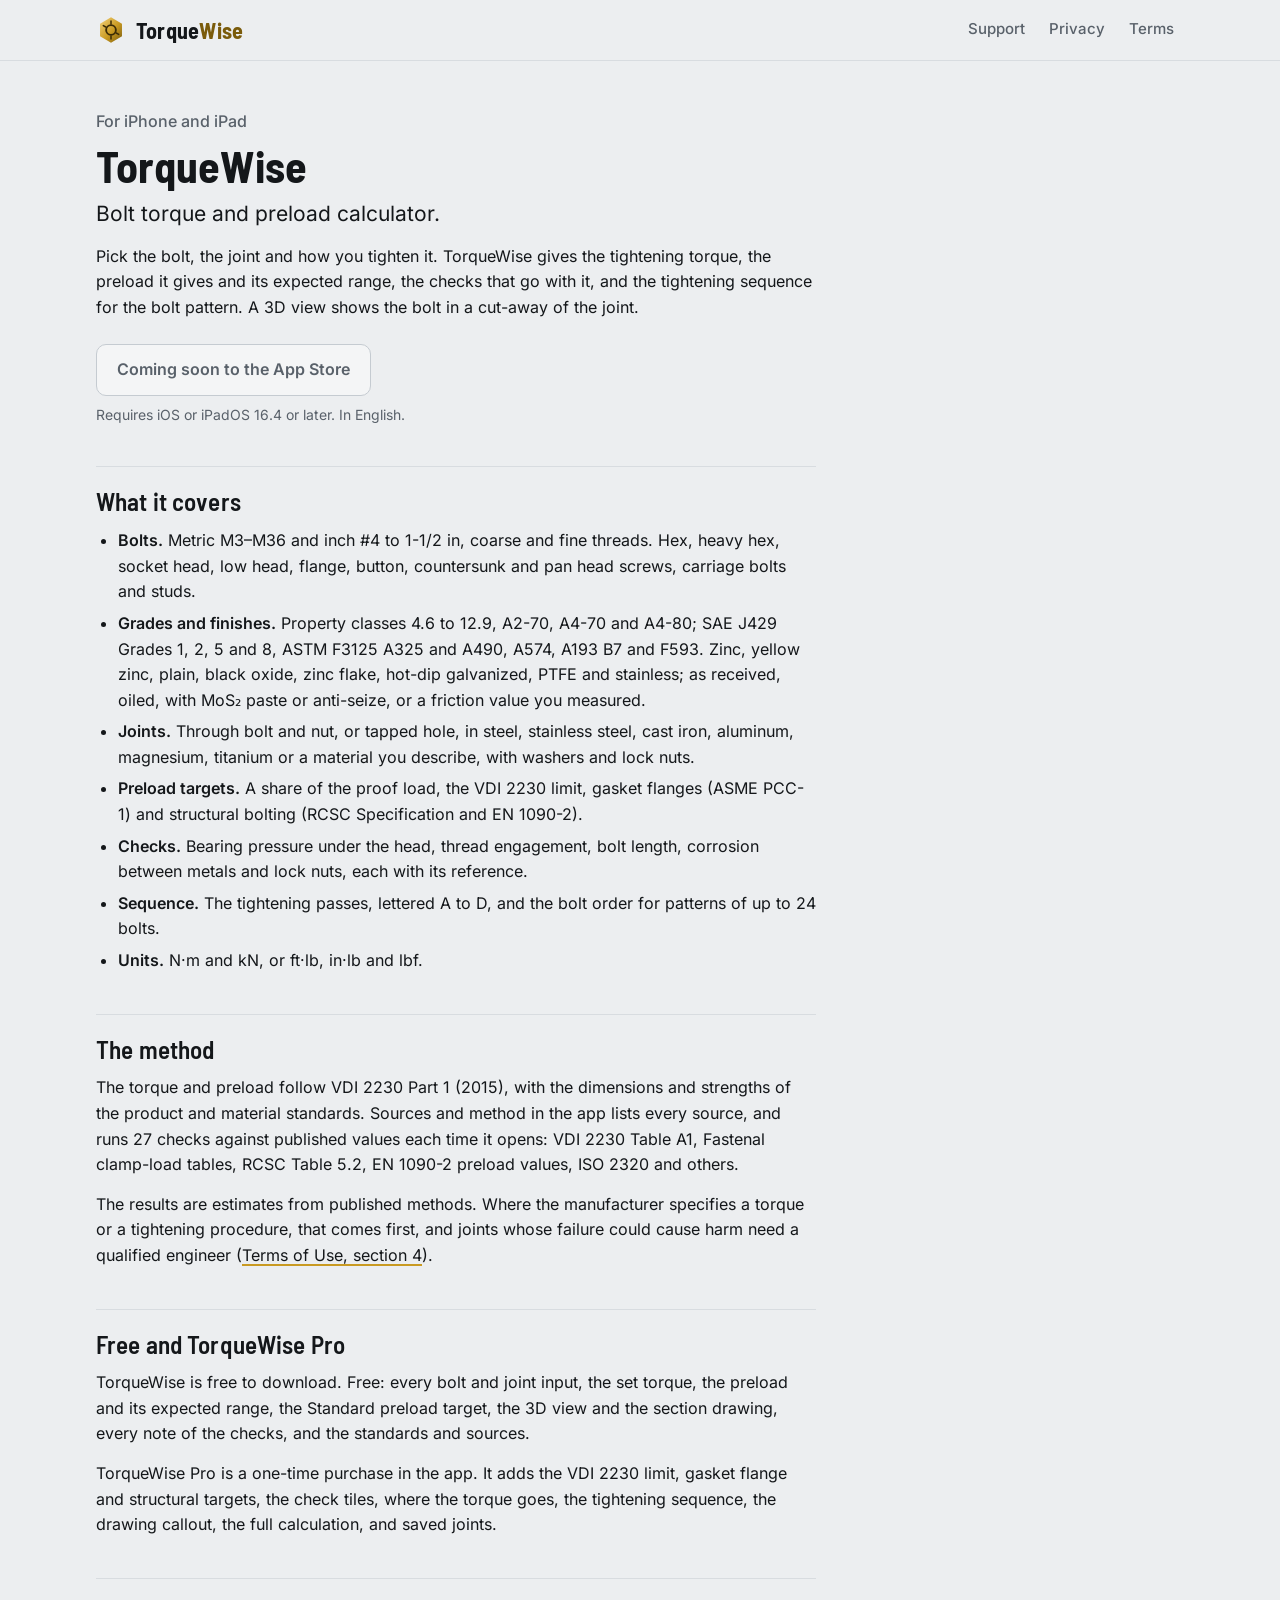
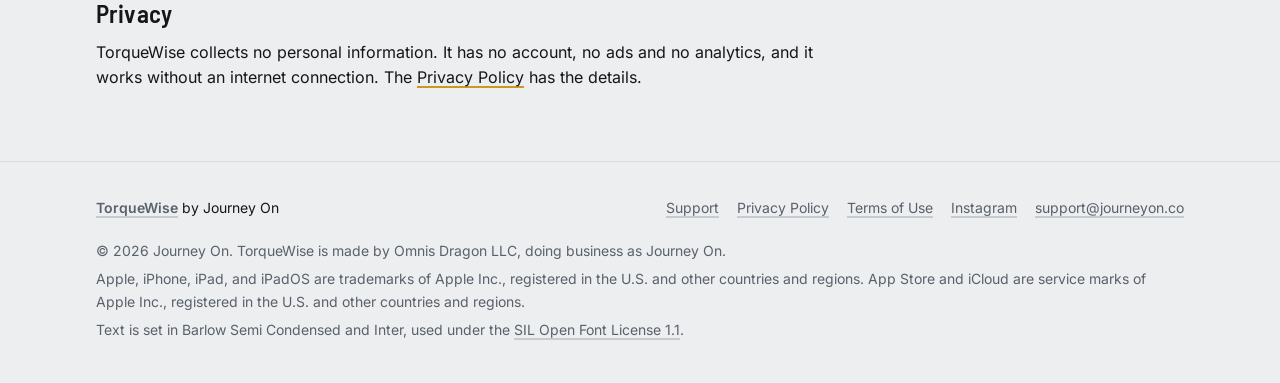
==== commit f476c4ce: "Support, Privacy and Terms for the app with TorqueWise Pro The pages describe the app for iPhone and" ====
--- a/index.html
+++ b/index.html
@@ -59,7 +59,7 @@
       <p>The results are estimates from published methods. Where the manufacturer specifies a torque or a tightening procedure, that comes first, and joints whose failure could cause harm need a qualified engineer (<a href="terms/#use">Terms of Use, section 4</a>).</p>
 
       <h2 id="free-pro">Free and TorqueWise Pro</h2>
-      <p>TorqueWise is free to download. Free: every bolt and joint input, the set torque, the preload and its expected range, the standard preload target, the 3D view and the section drawing, every note of the checks, and the standards and sources.</p>
+      <p>TorqueWise is free to download. Free: every bolt and joint input, the set torque, the preload and its expected range, the Standard preload target, the 3D view and the section drawing, every note of the checks, and the standards and sources.</p>
       <p>TorqueWise Pro is a one-time purchase in the app. It adds the VDI 2230 limit, gasket flange and structural targets, the check tiles, where the torque goes, the tightening sequence, the drawing callout, the full calculation, and saved joints.</p>
 
       <h2 id="privacy">Privacy</h2>
@@ -83,7 +83,7 @@
       </nav>
     </div>
     <p>© 2026 Journey On. TorqueWise is made by Omnis Dragon LLC, doing business as Journey On.</p>
-    <p>Apple, iPhone, iPad, iPadOS, and Safari are trademarks of Apple Inc., registered in the U.S. and other countries and regions. App Store and iCloud are service marks of Apple Inc., registered in the U.S. and other countries and regions.</p>
+    <p>Apple, iPhone, iPad, and iPadOS are trademarks of Apple Inc., registered in the U.S. and other countries and regions. App Store and iCloud are service marks of Apple Inc., registered in the U.S. and other countries and regions.</p>
     <p>Text is set in Barlow Semi Condensed and Inter, used under the <a href="fonts/LICENSE.txt">SIL Open Font License 1.1</a>.</p>
   </div>
 </footer>
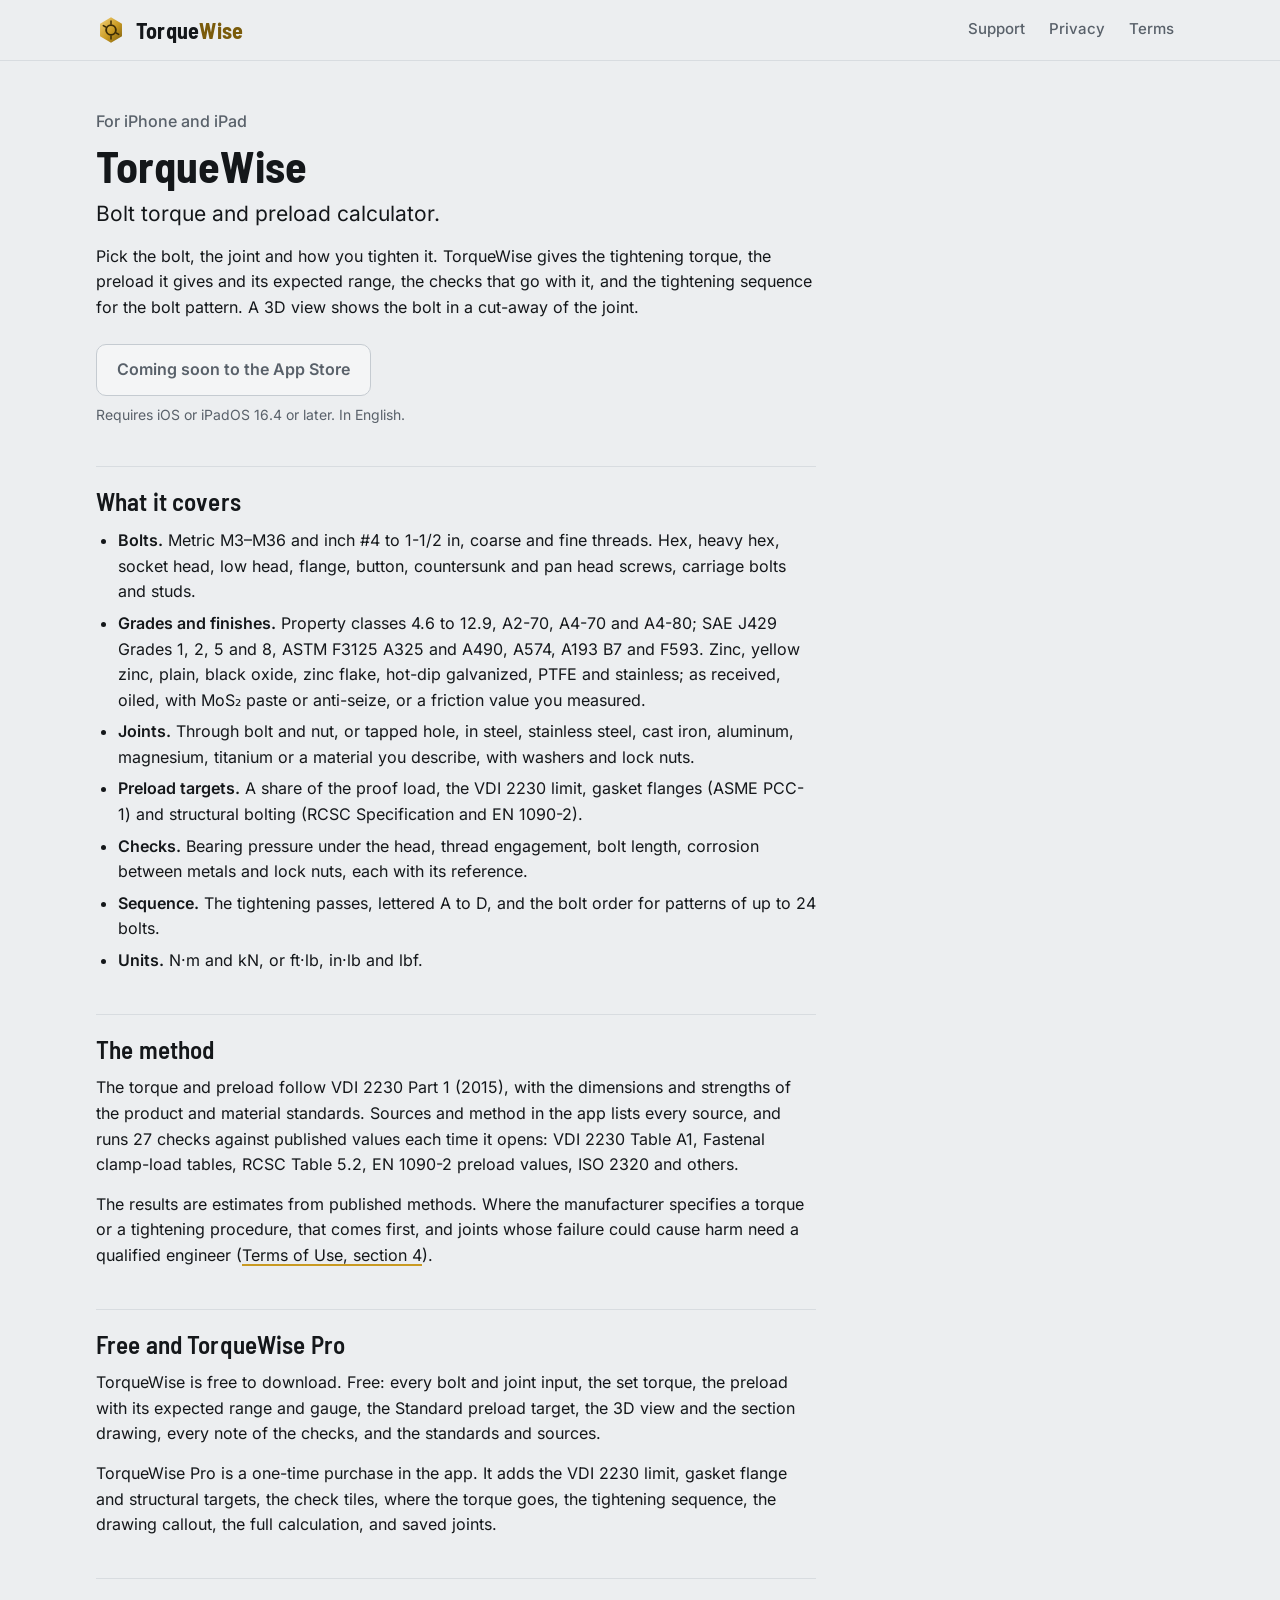
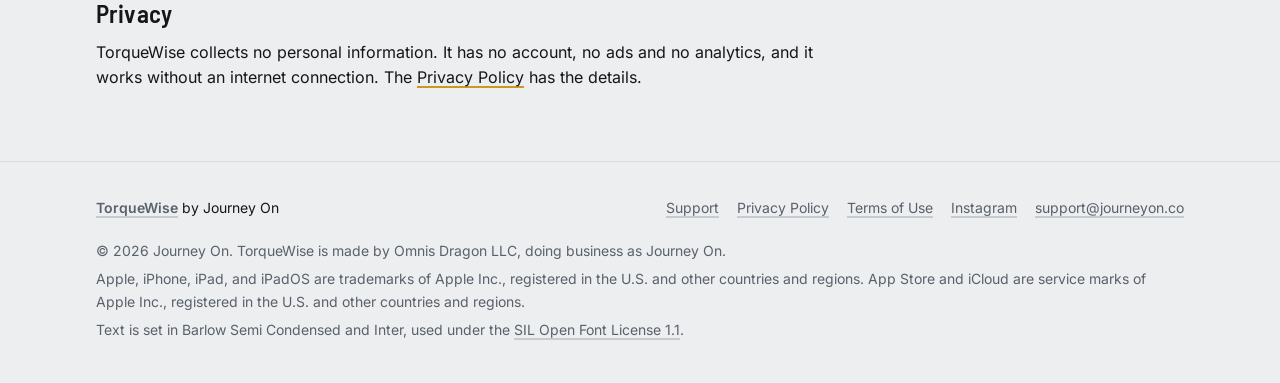
==== commit fd0d18eb: "The pages match the app's TorqueWise Pro sheet Restore purchase, as the app names the button; the ga" ====
--- a/index.html
+++ b/index.html
@@ -59,7 +59,7 @@
       <p>The results are estimates from published methods. Where the manufacturer specifies a torque or a tightening procedure, that comes first, and joints whose failure could cause harm need a qualified engineer (<a href="terms/#use">Terms of Use, section 4</a>).</p>
 
       <h2 id="free-pro">Free and TorqueWise Pro</h2>
-      <p>TorqueWise is free to download. Free: every bolt and joint input, the set torque, the preload and its expected range, the Standard preload target, the 3D view and the section drawing, every note of the checks, and the standards and sources.</p>
+      <p>TorqueWise is free to download. Free: every bolt and joint input, the set torque, the preload with its expected range and gauge, the Standard preload target, the 3D view and the section drawing, every note of the checks, and the standards and sources.</p>
       <p>TorqueWise Pro is a one-time purchase in the app. It adds the VDI 2230 limit, gasket flange and structural targets, the check tiles, where the torque goes, the tightening sequence, the drawing callout, the full calculation, and saved joints.</p>
 
       <h2 id="privacy">Privacy</h2>
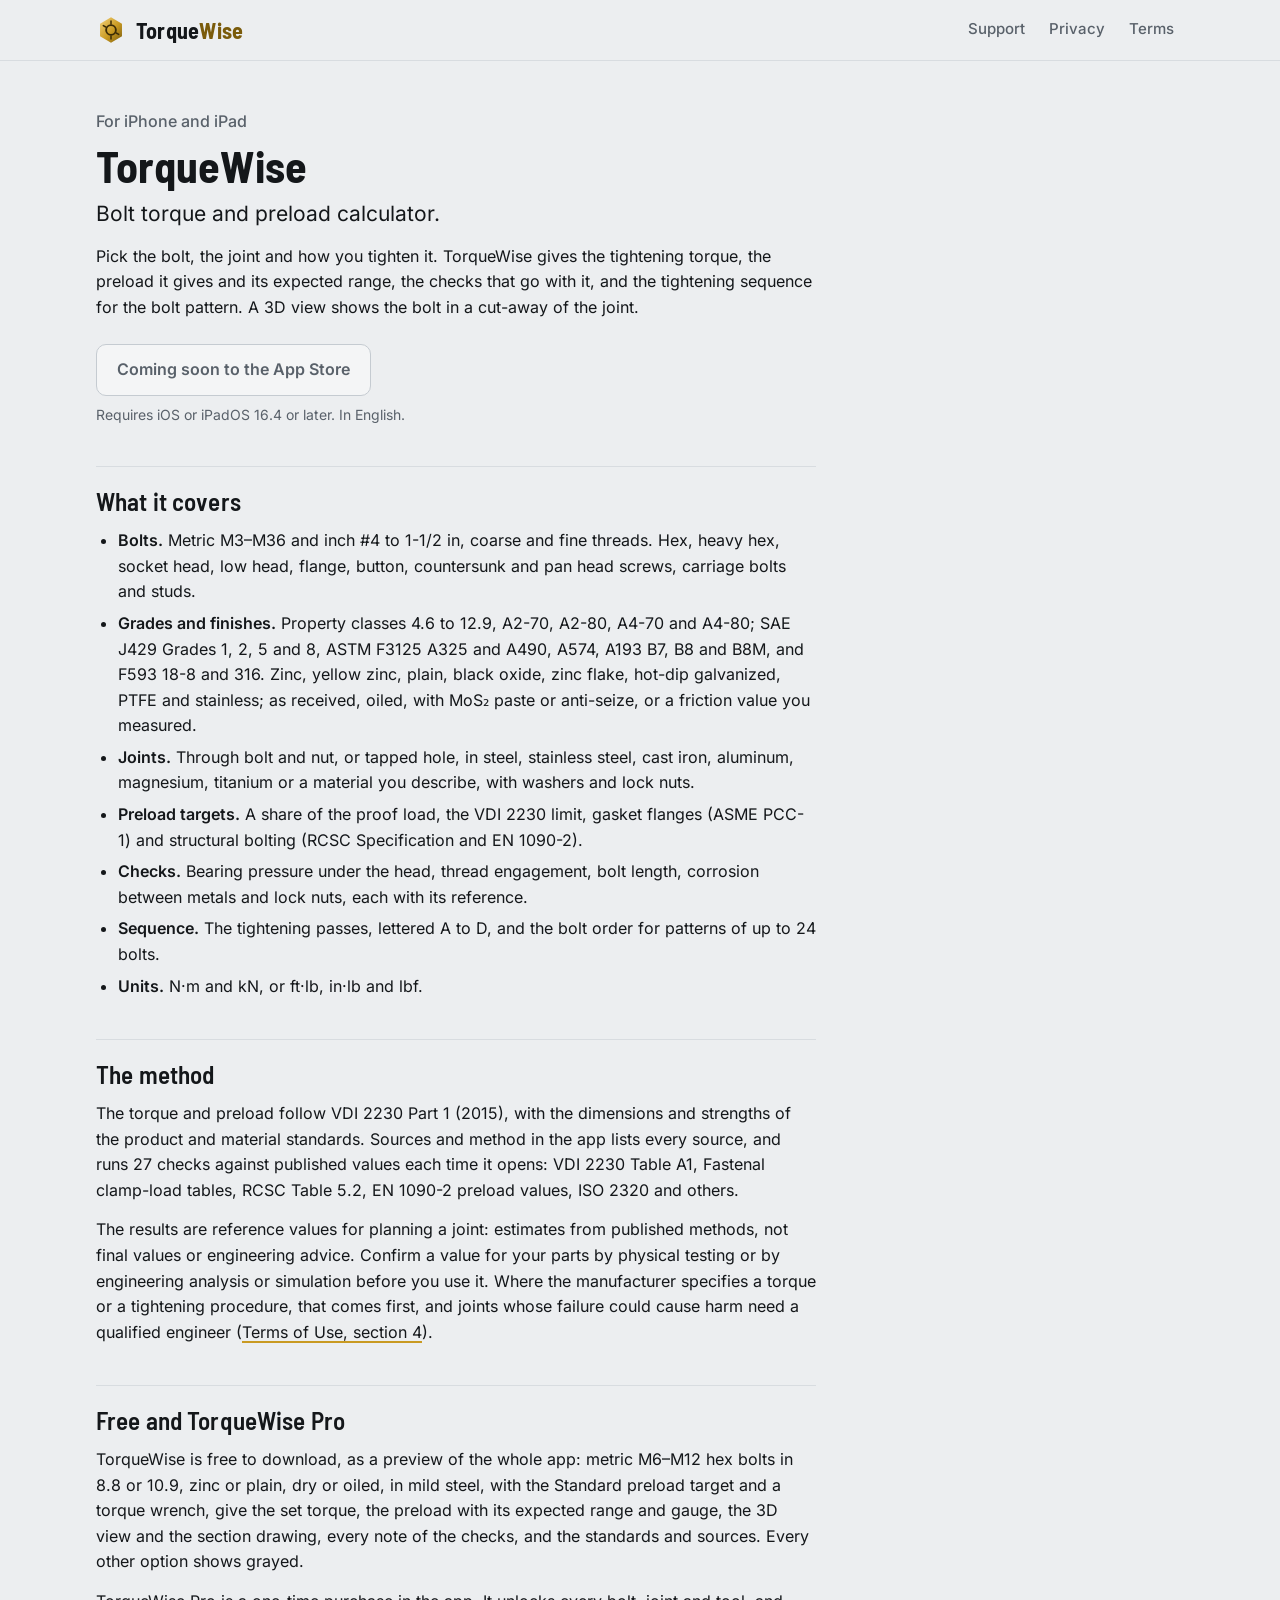
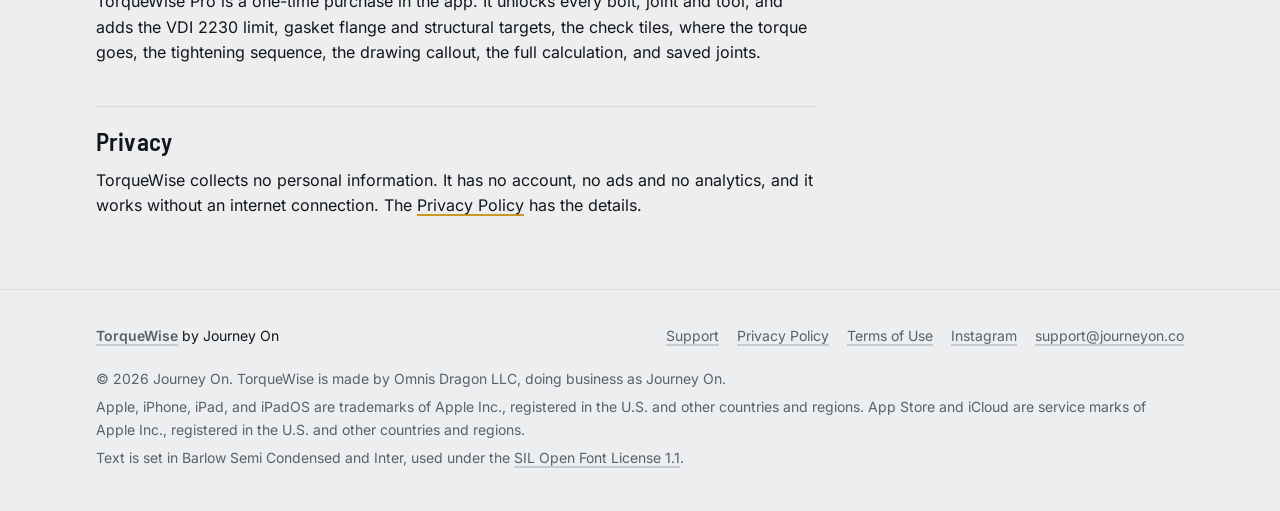
==== commit 4857f74e: "The pages for TorqueWise 1.2.0 as submitted: the free preview, the parts list and its store links, r" ====
--- a/index.html
+++ b/index.html
@@ -10,7 +10,8 @@
 <title>TorqueWise: bolt torque and preload calculator for iPhone and iPad</title>
 <meta name="description" content="TorqueWise gives the tightening torque and preload for a bolted joint, with the checks that go with it and the tightening sequence, following VDI 2230. An app for iPhone and iPad.">
 <link rel="canonical" href="https://torquewise.journeyon.co/">
-<link rel="icon" href="icons/icon.svg" type="image/svg+xml">
+<link rel="icon" href="icons/icon-32.png" type="image/png" sizes="32x32">
+<link rel="icon" href="icons/icon-192.png" type="image/png" sizes="192x192">
 <link rel="apple-touch-icon" href="icons/apple-touch-icon.png">
 <link rel="stylesheet" href="assets/site.css">
 </head>
@@ -46,7 +47,7 @@
       <h2 id="covers">What it covers</h2>
       <ul>
         <li><strong>Bolts.</strong> Metric M3–M36 and inch #4 to 1-1/2 in, coarse and fine threads. Hex, heavy hex, socket head, low head, flange, button, countersunk and pan head screws, carriage bolts and studs.</li>
-        <li><strong>Grades and finishes.</strong> Property classes 4.6 to 12.9, A2-70, A4-70 and A4-80; SAE J429 Grades 1, 2, 5 and 8, ASTM F3125 A325 and A490, A574, A193 B7 and F593. Zinc, yellow zinc, plain, black oxide, zinc flake, hot-dip galvanized, PTFE and stainless; as received, oiled, with MoS₂ paste or anti-seize, or a friction value you measured.</li>
+        <li><strong>Grades and finishes.</strong> Property classes 4.6 to 12.9, A2-70, A2-80, A4-70 and A4-80; SAE J429 Grades 1, 2, 5 and 8, ASTM F3125 A325 and A490, A574, A193 B7, B8 and B8M, and F593 18-8 and 316. Zinc, yellow zinc, plain, black oxide, zinc flake, hot-dip galvanized, PTFE and stainless; as received, oiled, with MoS₂ paste or anti-seize, or a friction value you measured.</li>
         <li><strong>Joints.</strong> Through bolt and nut, or tapped hole, in steel, stainless steel, cast iron, aluminum, magnesium, titanium or a material you describe, with washers and lock nuts.</li>
         <li><strong>Preload targets.</strong> A share of the proof load, the VDI 2230 limit, gasket flanges (ASME PCC-1) and structural bolting (RCSC Specification and EN 1090-2).</li>
         <li><strong>Checks.</strong> Bearing pressure under the head, thread engagement, bolt length, corrosion between metals and lock nuts, each with its reference.</li>
@@ -56,11 +57,11 @@
 
       <h2 id="method">The method</h2>
       <p>The torque and preload follow VDI 2230 Part 1 (2015), with the dimensions and strengths of the product and material standards. Sources and method in the app lists every source, and runs 27 checks against published values each time it opens: VDI 2230 Table A1, Fastenal clamp-load tables, RCSC Table 5.2, EN 1090-2 preload values, ISO 2320 and others.</p>
-      <p>The results are estimates from published methods. Where the manufacturer specifies a torque or a tightening procedure, that comes first, and joints whose failure could cause harm need a qualified engineer (<a href="terms/#use">Terms of Use, section 4</a>).</p>
+      <p>The results are reference values for planning a joint: estimates from published methods, not final values or engineering advice. Confirm a value for your parts by physical testing or by engineering analysis or simulation before you use it. Where the manufacturer specifies a torque or a tightening procedure, that comes first, and joints whose failure could cause harm need a qualified engineer (<a href="terms/#use">Terms of Use, section 4</a>).</p>
 
       <h2 id="free-pro">Free and TorqueWise Pro</h2>
-      <p>TorqueWise is free to download. Free: every bolt and joint input, the set torque, the preload with its expected range and gauge, the Standard preload target, the 3D view and the section drawing, every note of the checks, and the standards and sources.</p>
-      <p>TorqueWise Pro is a one-time purchase in the app. It adds the VDI 2230 limit, gasket flange and structural targets, the check tiles, where the torque goes, the tightening sequence, the drawing callout, the full calculation, and saved joints.</p>
+      <p>TorqueWise is free to download, as a preview of the whole app: metric M6–M12 hex bolts in 8.8 or 10.9, zinc or plain, dry or oiled, in mild steel, with the Standard preload target and a torque wrench, give the set torque, the preload with its expected range and gauge, the 3D view and the section drawing, every note of the checks, and the standards and sources. Every other option shows grayed.</p>
+      <p>TorqueWise Pro is a one-time purchase in the app. It unlocks every bolt, joint and tool, and adds the VDI 2230 limit, gasket flange and structural targets, the check tiles, where the torque goes, the tightening sequence, the drawing callout, the full calculation, and saved joints.</p>
 
       <h2 id="privacy">Privacy</h2>
       <p>TorqueWise collects no personal information. It has no account, no ads and no analytics, and it works without an internet connection. The <a href="privacy/">Privacy Policy</a> has the details.</p>
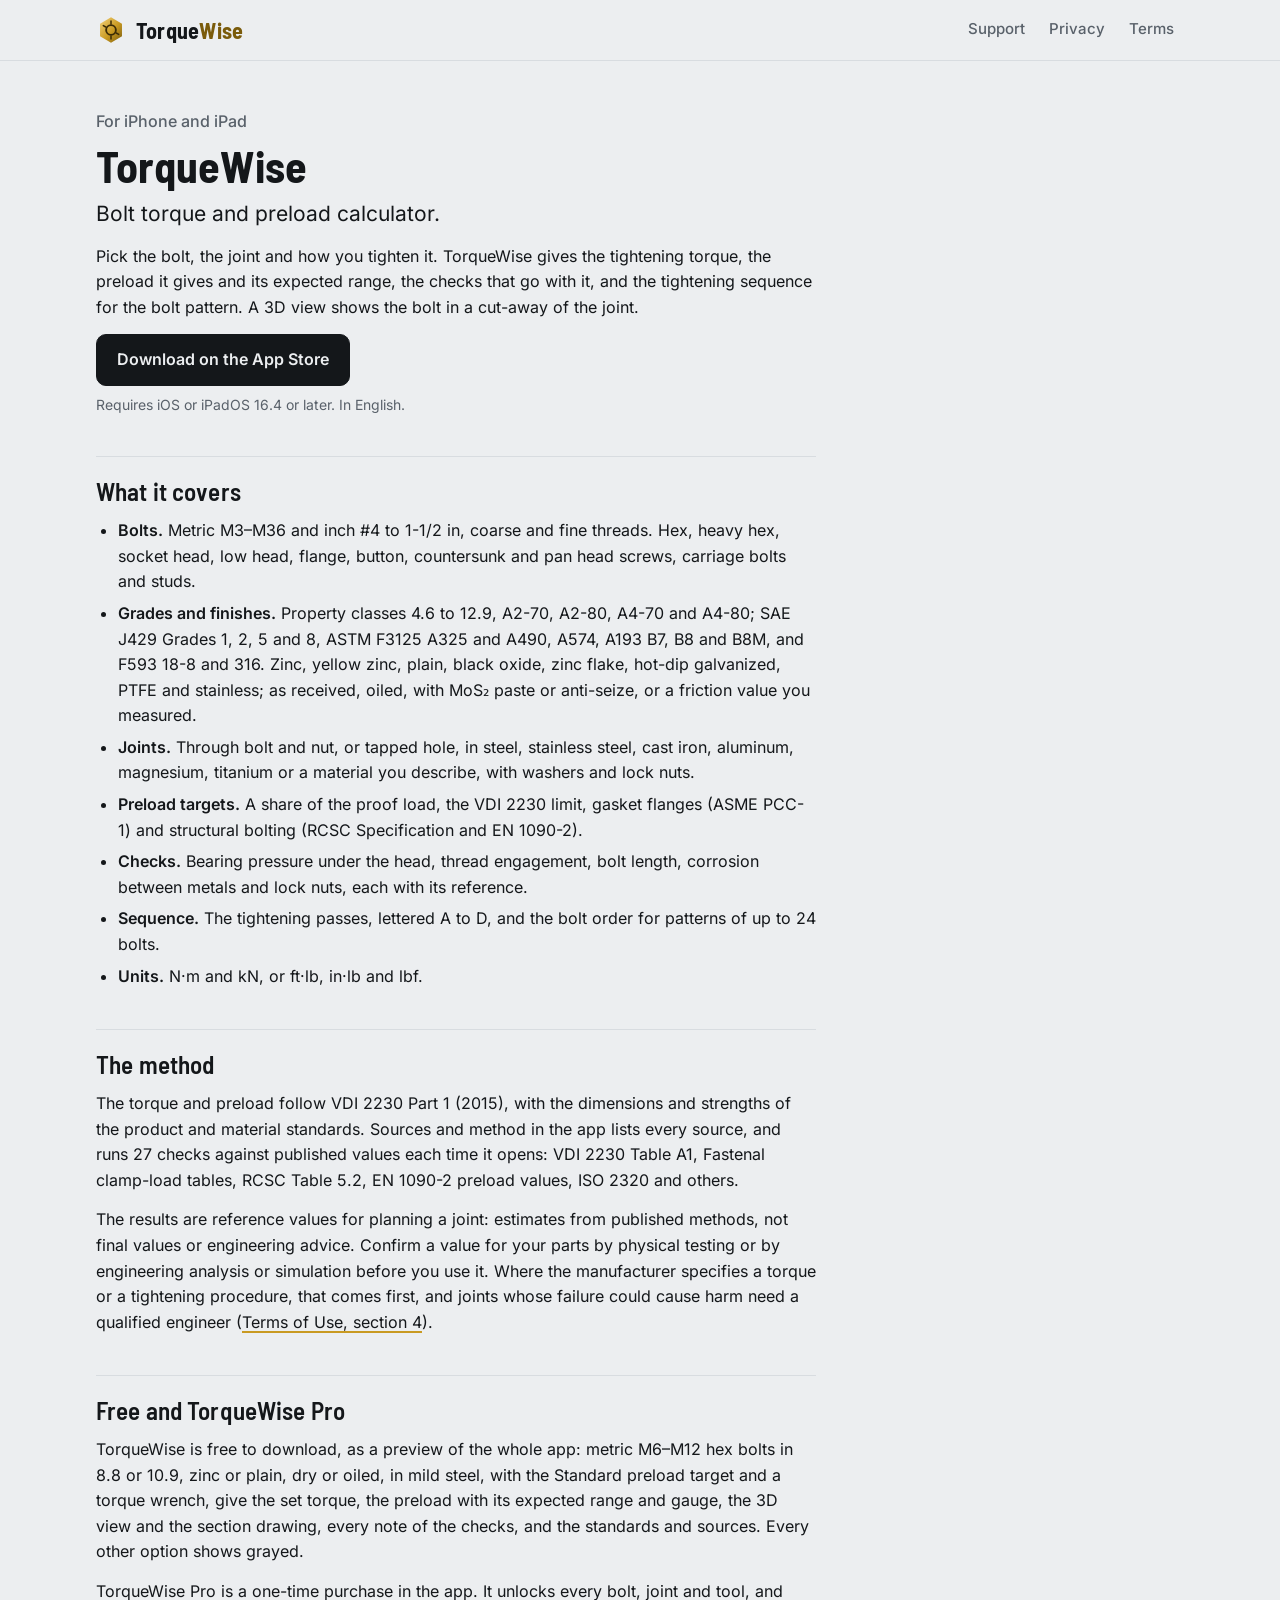
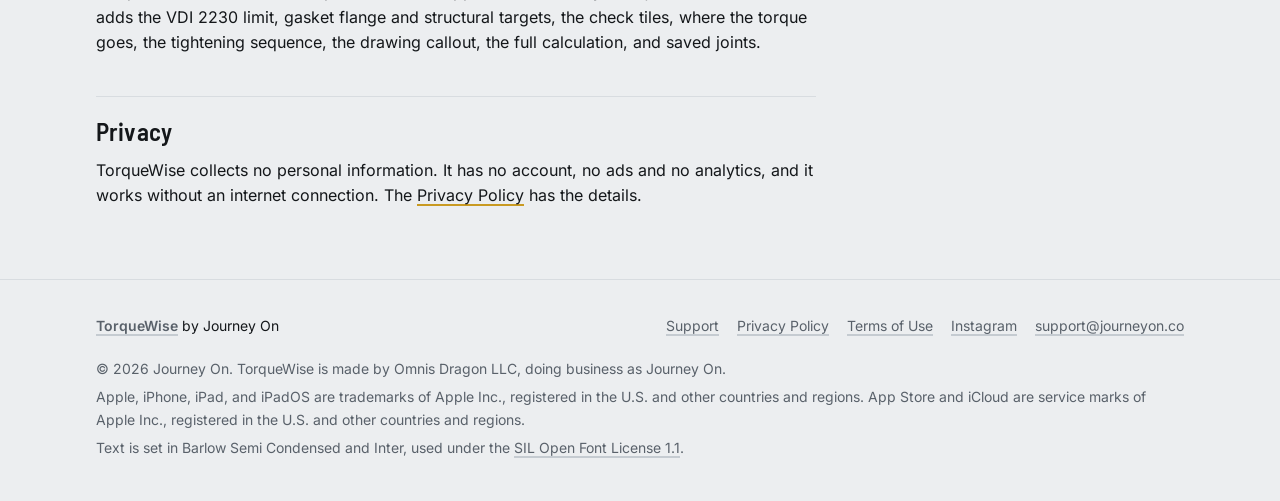
==== commit d3ccbde5: "The home page links to TorqueWise on the App Store "Coming soon to the App Store" becomes "Download " ====
--- a/index.html
+++ b/index.html
@@ -41,7 +41,7 @@
       <h1 class="page-title">TorqueWise</h1>
       <p class="lead">Bolt torque and preload calculator.</p>
       <p>Pick the bolt, the joint and how you tighten it. TorqueWise gives the tightening torque, the preload it gives and its expected range, the checks that go with it, and the tightening sequence for the bolt pattern. A 3D view shows the bolt in a cut-away of the joint.</p>
-      <p class="soon">Coming soon to the App Store</p>
+      <p class="store"><a href="https://apps.apple.com/app/id6835197917">Download on the App Store</a></p>
       <p class="small muted">Requires iOS or iPadOS 16.4 or later. In English.</p>
 
       <h2 id="covers">What it covers</h2>
--- a/assets/site.css
+++ b/assets/site.css
@@ -343,18 +343,31 @@
   line-height: 1.45;
 }
 
-/* The App Store's place, until the app is there: a label, not a link */
-.soon {
+/* The App Store link: text in the calculator's primary button (src/style.css, .btn.primary), not Apple's badge image,
+   so the page still asks no other host for anything */
+.store {
+  display: flex;
+  margin: 10px 0 8px;
+}
+
+.store a {
   display: inline-flex;
   align-items: center;
   min-height: 48px;
-  margin: 10px 0 8px;
   padding: 12px 20px;
-  border: 1px solid var(--line-2);
+  border: 1px solid var(--ink);
   border-radius: var(--r-sm);
-  background: var(--surface-2);
-  color: var(--muted);
-  font-weight: 600;
+  background: var(--ink);
+  color: var(--bg);
+  font-weight: 600;
+  text-decoration: none;
+}
+
+.store a:hover {
+  text-decoration: underline;
+  text-decoration-color: var(--accent);
+  text-decoration-thickness: 2px;
+  text-underline-offset: 3px;
 }
 
 .small {
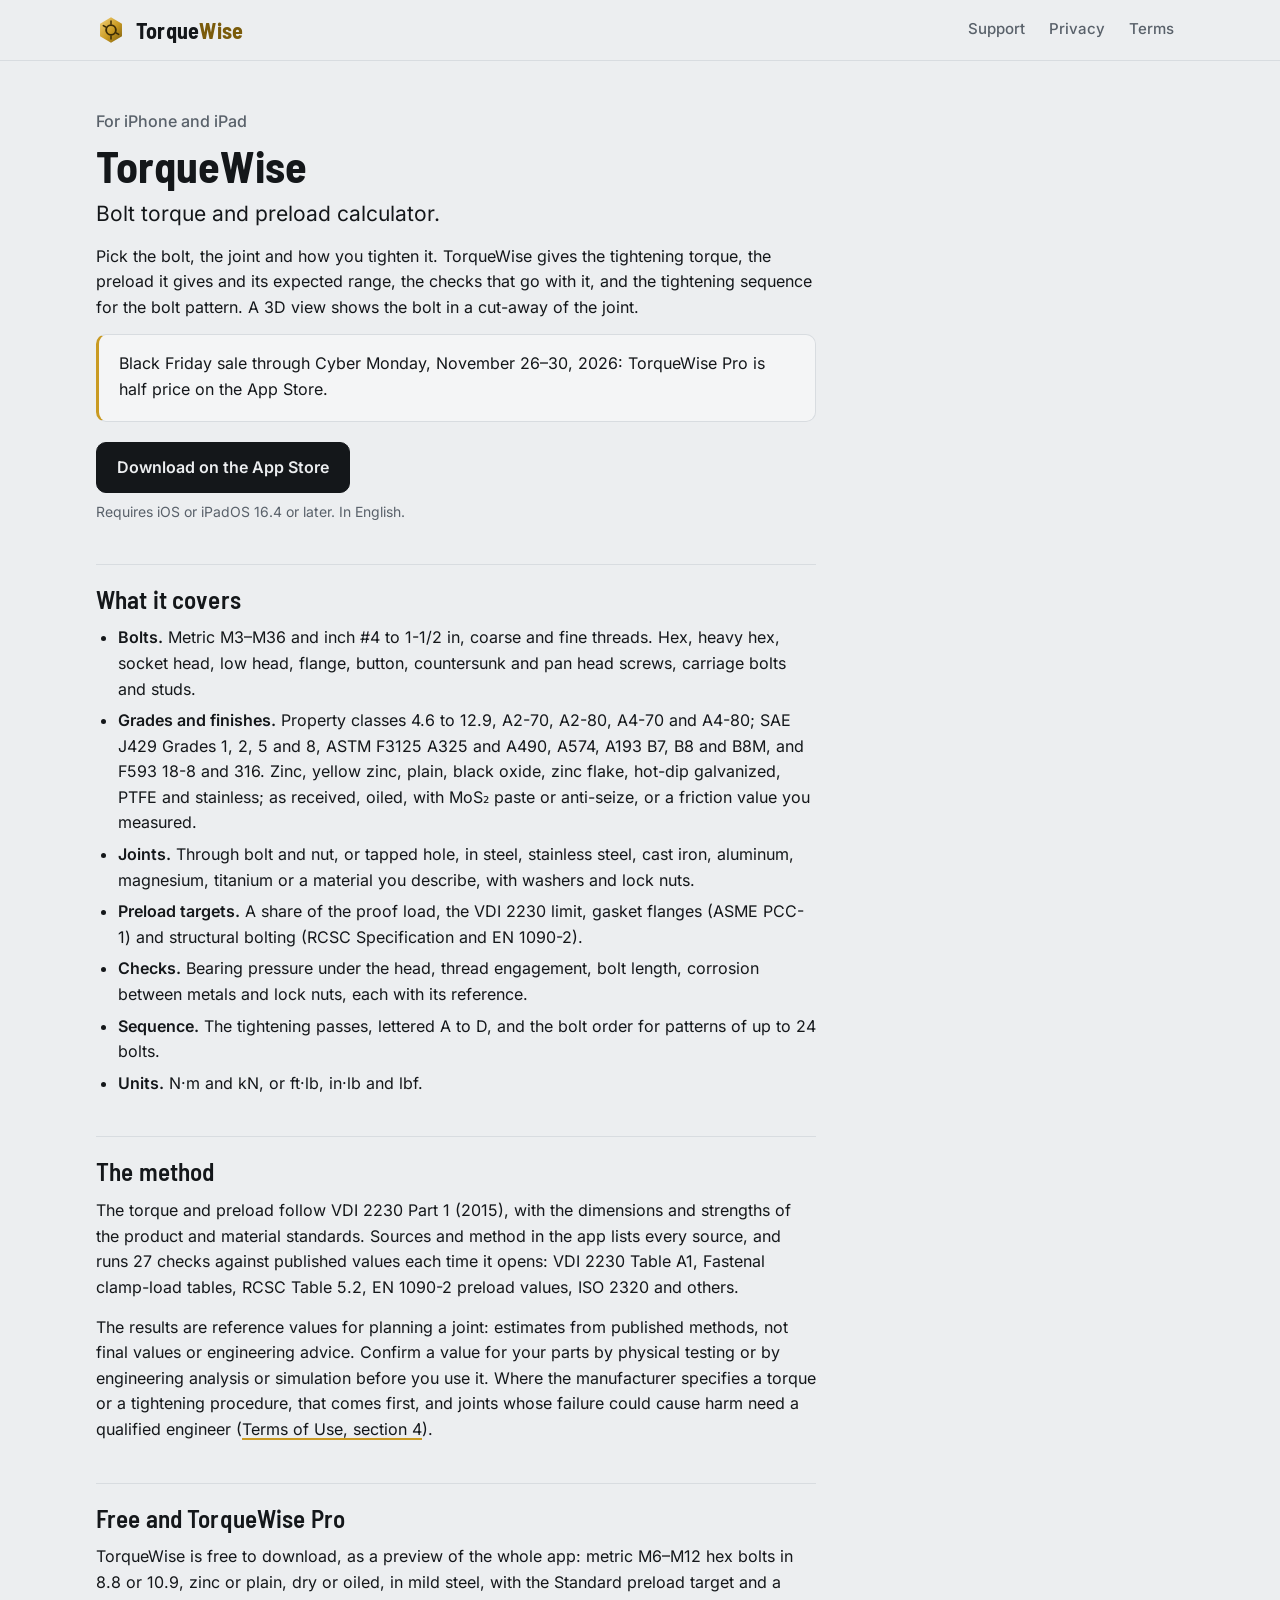
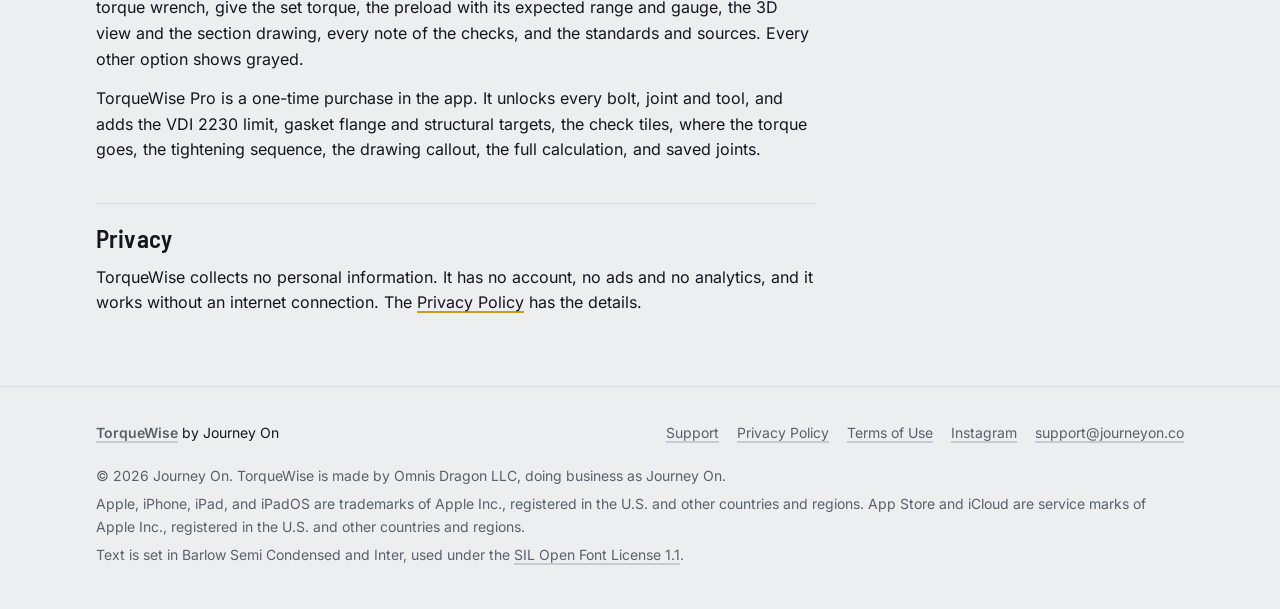
==== commit a117ab8a: "The Black Friday sale on the home page and in the Support answer on the price Until Monday, November" ====
--- a/index.html
+++ b/index.html
@@ -41,6 +41,7 @@
       <h1 class="page-title">TorqueWise</h1>
       <p class="lead">Bolt torque and preload calculator.</p>
       <p>Pick the bolt, the joint and how you tighten it. TorqueWise gives the tightening torque, the preload it gives and its expected range, the checks that go with it, and the tightening sequence for the bolt pattern. A 3D view shows the bolt in a cut-away of the joint.</p>
+      <div class="summary"><p>Black Friday sale through Cyber Monday, November 26–30, 2026: TorqueWise Pro is half price on the App Store.</p></div>
       <p class="store"><a href="https://apps.apple.com/app/id6835197917">Download on the App Store</a></p>
       <p class="small muted">Requires iOS or iPadOS 16.4 or later. In English.</p>
 
